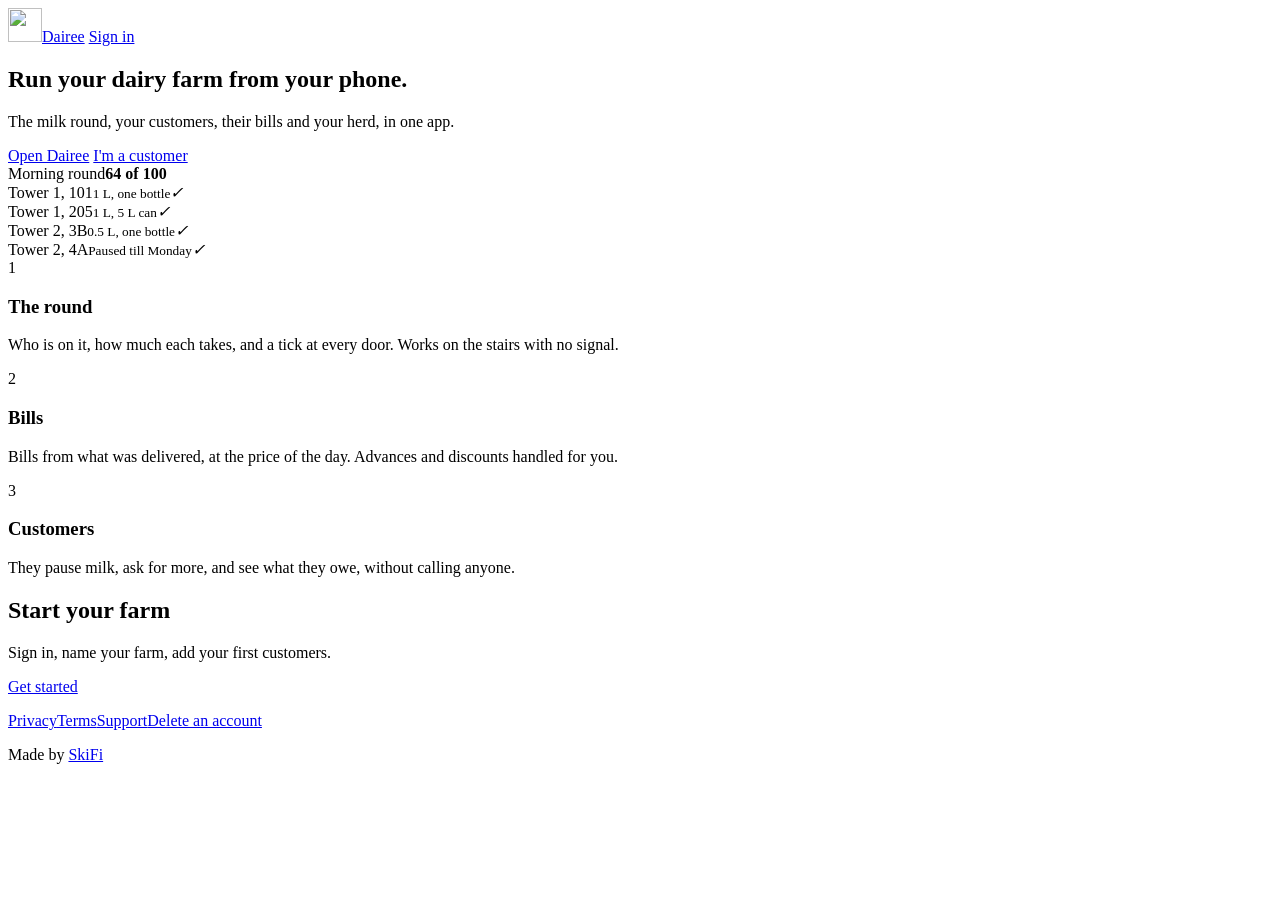
==== web/home.html @ 0dabf8cb "The app (Android, iPhone, web), the site, the server image and CI - Flutter app in blue: staff sign-" ====
<!doctype html>
<html lang="en">
<head>
<meta charset="utf-8">
<meta name="viewport" content="width=device-width,initial-scale=1,viewport-fit=cover">
<title>Dairee: run your dairy farm</title>
<meta name="description" content="The milk round, customers, bills and the herd, on Android, iPhone and the web.">
<meta name="theme-color" content="#F7F9FC">
<link rel="icon" href="/favicon.ico" sizes="any">
<link rel="apple-touch-icon" href="/assets/brand/touch-180.png">
<meta property="og:title" content="Dairee">
<meta property="og:description" content="The milk round, customers, bills and the herd.">
<meta property="og:image" content="https://dairee.skifi.co/assets/brand/icon-128.png">
<link rel="preload" href="/assets/fonts/manrope.woff2" as="font" type="font/woff2" crossorigin>
<link rel="stylesheet" href="/assets/site.css">
</head>
<body>
<header class="bar">
  <a class="brand" href="/"><img src="/assets/brand/icon-64.png" alt="" width="34" height="34">Dairee</a>
  <a class="btn btn--small" href="/app/">Sign in</a>
</header>

<main>
  <section class="hero">
    <div>
      <h1>Run your dairy farm from your phone.</h1>
      <p>The milk round, your customers, their bills and your herd, in one app.</p>
      <div class="cta">
        <a class="btn" href="/app/">Open Dairee</a>
        <a class="btn btn--light" href="/c">I'm a customer</a>
      </div>
    </div>
    <div class="phone" aria-hidden="true">
      <div class="phone__screen">
        <div class="ph-hero">Morning round<b>64 of 100</b><div class="ph-line"><i></i></div></div>
        <div class="ph-row"><span>Tower 1, 101<small>1 L, one bottle</small></span><i class="ph-tick on">&#10003;</i></div>
        <div class="ph-row"><span>Tower 1, 205<small>1 L, 5 L can</small></span><i class="ph-tick on">&#10003;</i></div>
        <div class="ph-row"><span>Tower 2, 3B<small>0.5 L, one bottle</small></span><i class="ph-tick">&#10003;</i></div>
        <div class="ph-row"><span>Tower 2, 4A<small>Paused till Monday</small></span><i class="ph-tick">&#10003;</i></div>
      </div>
    </div>
  </section>

  <section class="cards">
    <div class="card"><div class="dot">1</div><h3>The round</h3><p>Who is on it, how much each takes, and a tick at every door. Works on the stairs with no signal.</p></div>
    <div class="card"><div class="dot">2</div><h3>Bills</h3><p>Bills from what was delivered, at the price of the day. Advances and discounts handled for you.</p></div>
    <div class="card"><div class="dot">3</div><h3>Customers</h3><p>They pause milk, ask for more, and see what they owe, without calling anyone.</p></div>
  </section>

  <section class="band">
    <div class="band__in">
      <div><h2>Start your farm</h2><p>Sign in, name your farm, add your first customers.</p></div>
      <a class="btn btn--light" href="/app/">Get started</a>
    </div>
  </section>
</main>

<footer class="foot"><p><a href="/privacy">Privacy</a><a href="/terms">Terms</a><a href="/support">Support</a><a href="/delete-account">Delete an account</a></p><p>Made by <a href="https://skifi.co" target="_blank" rel="noopener">SkiFi</a></p></footer>
</body>
</html>
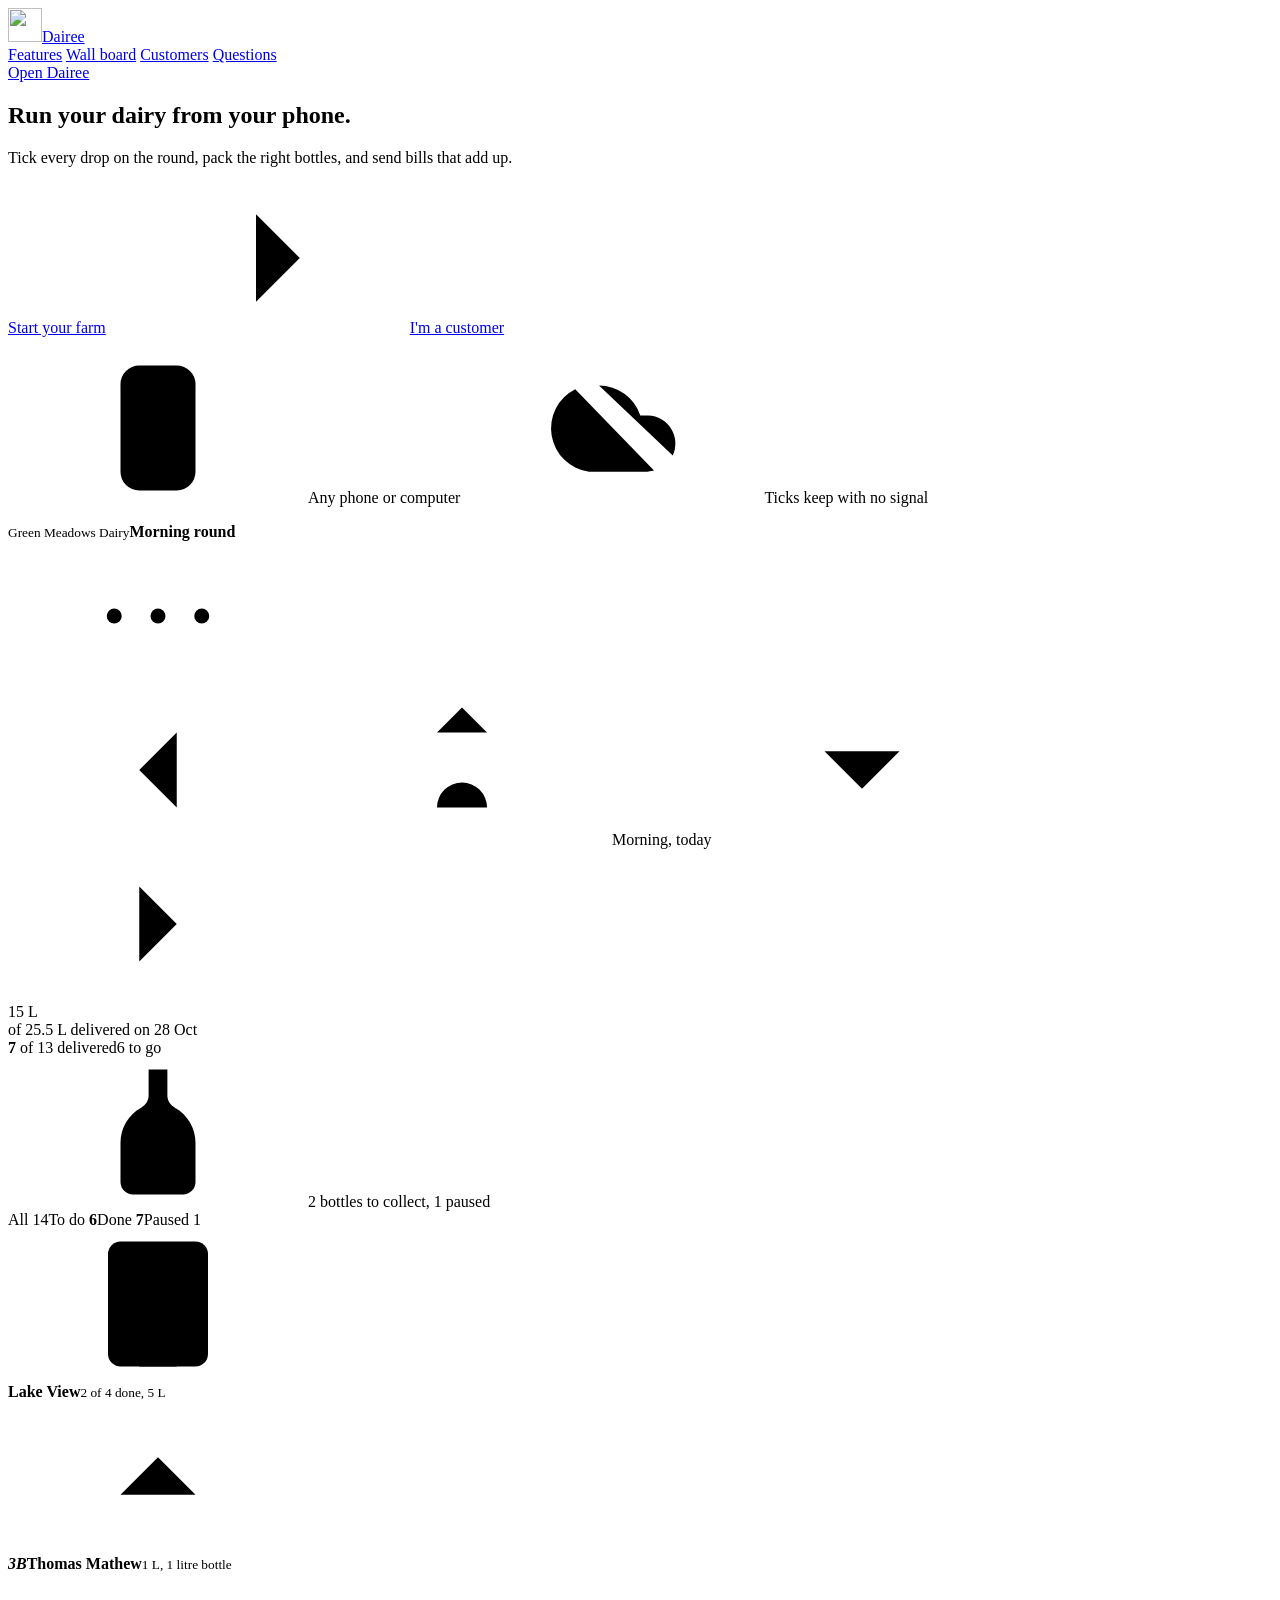
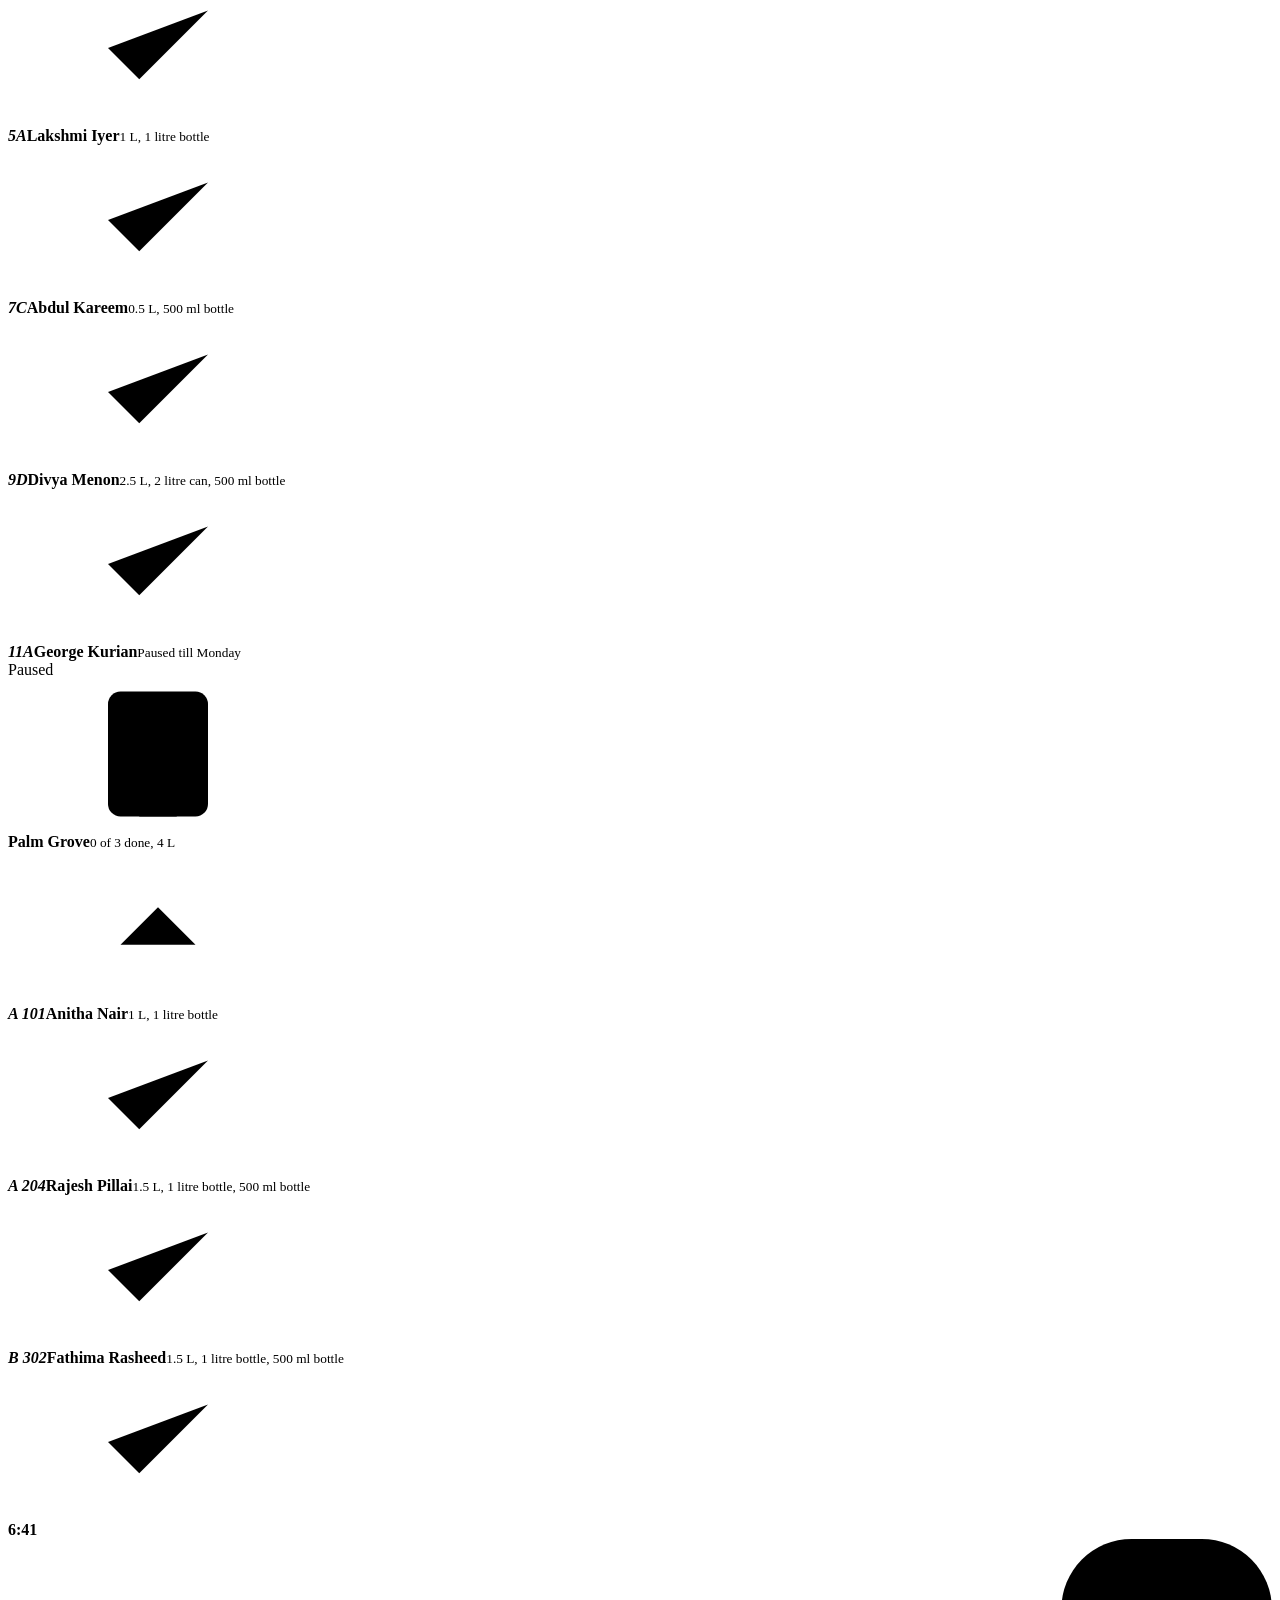
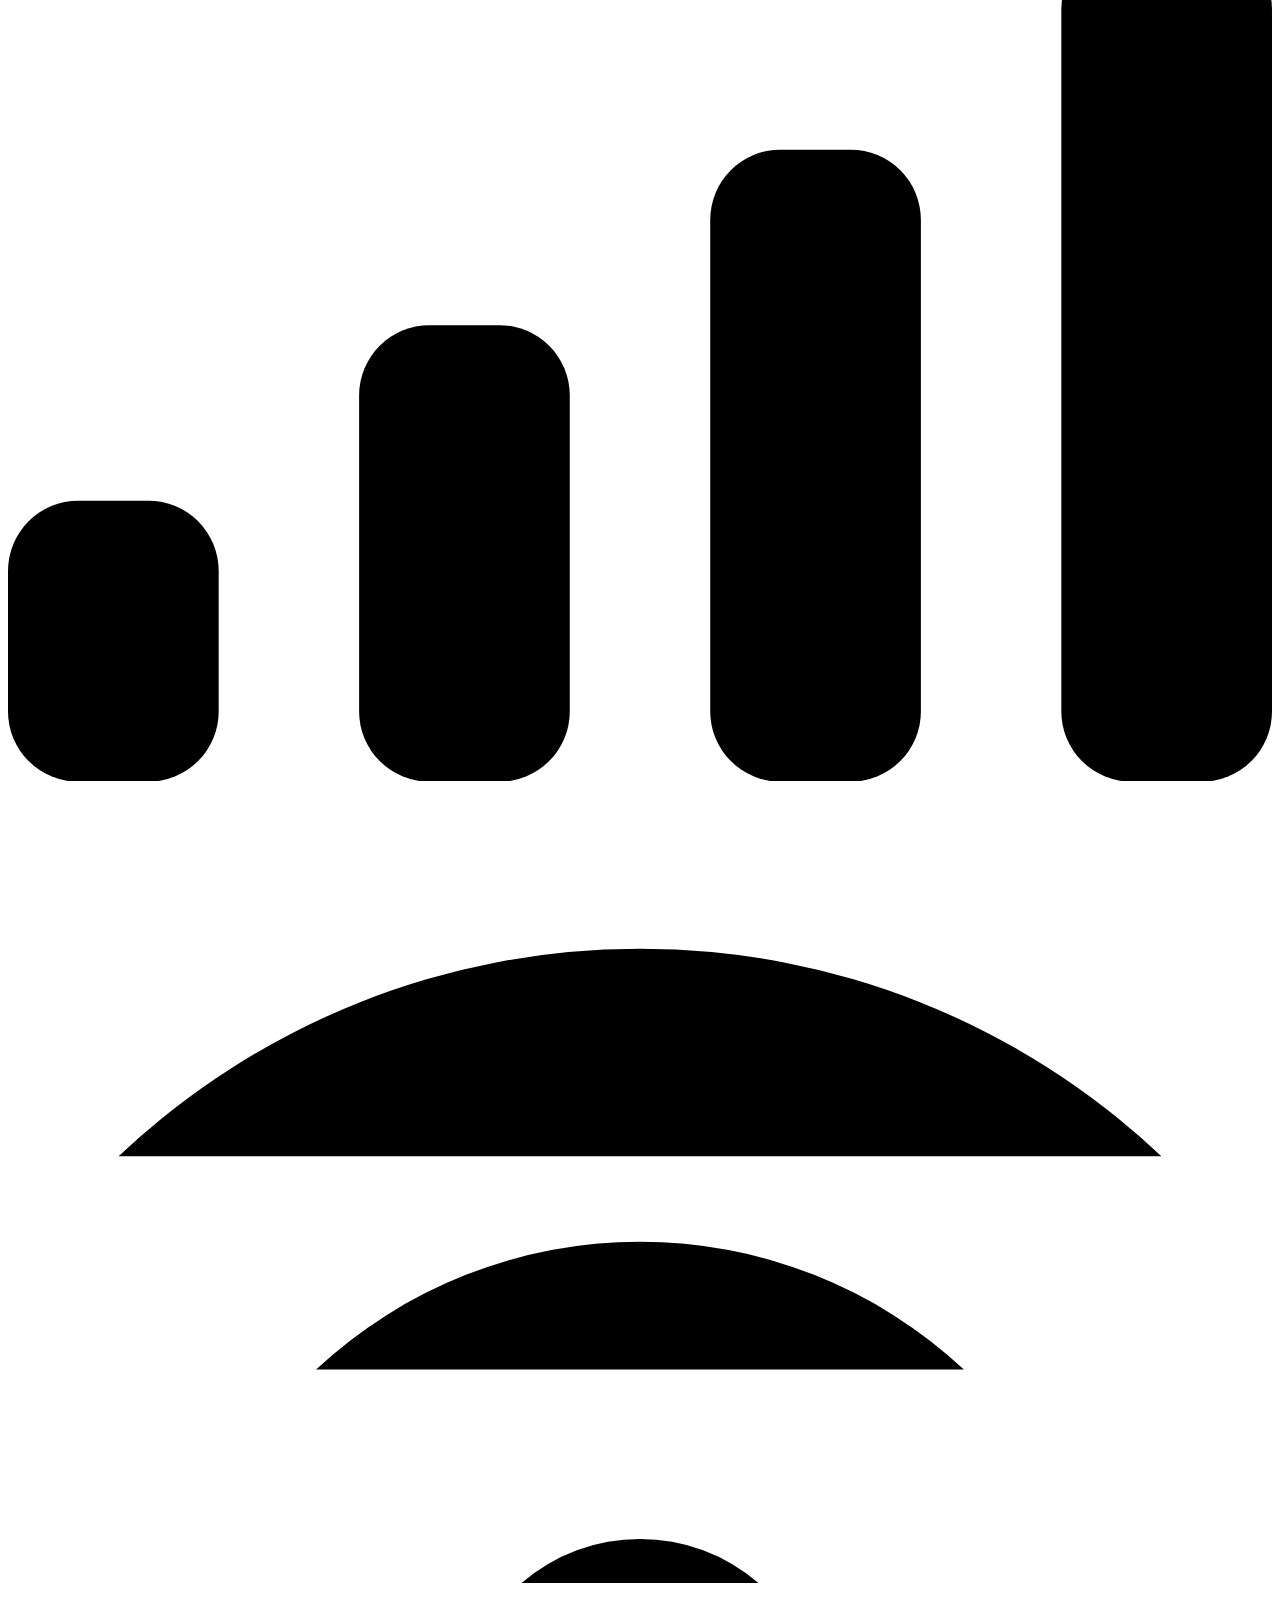
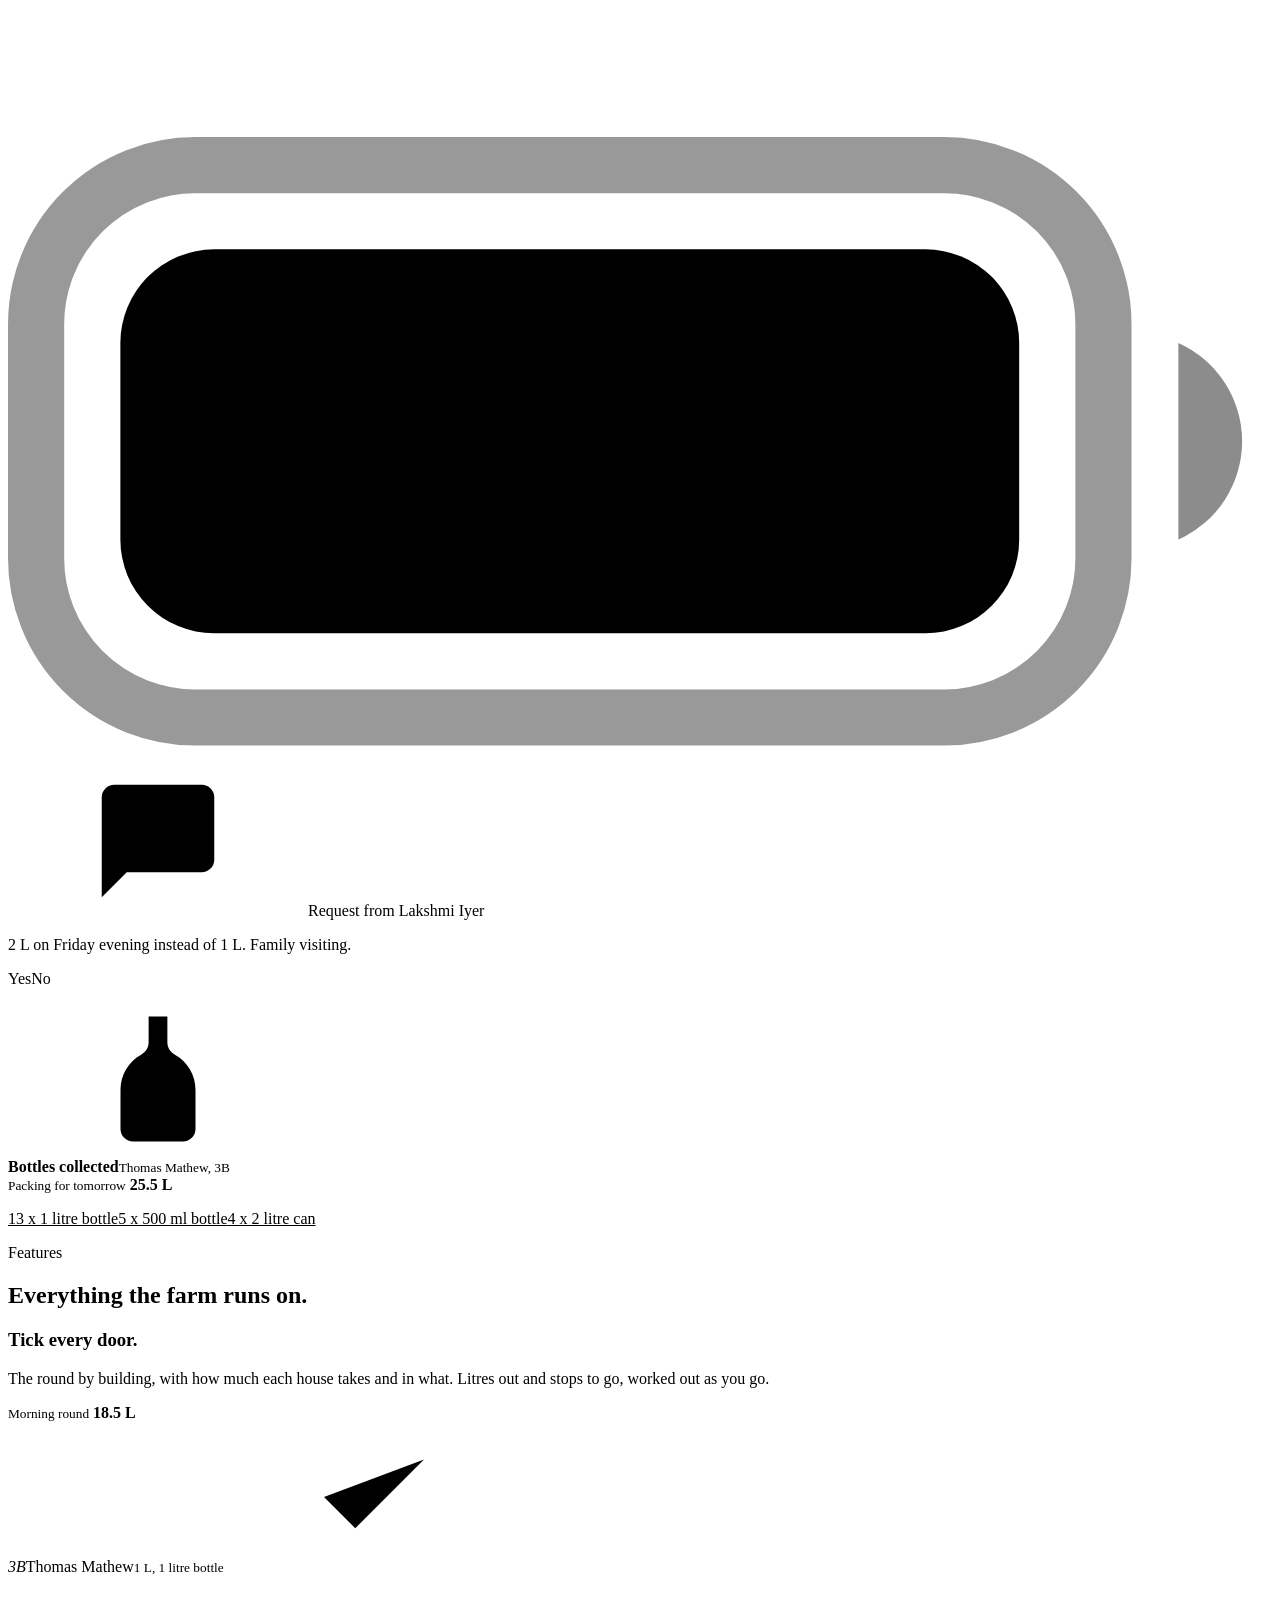
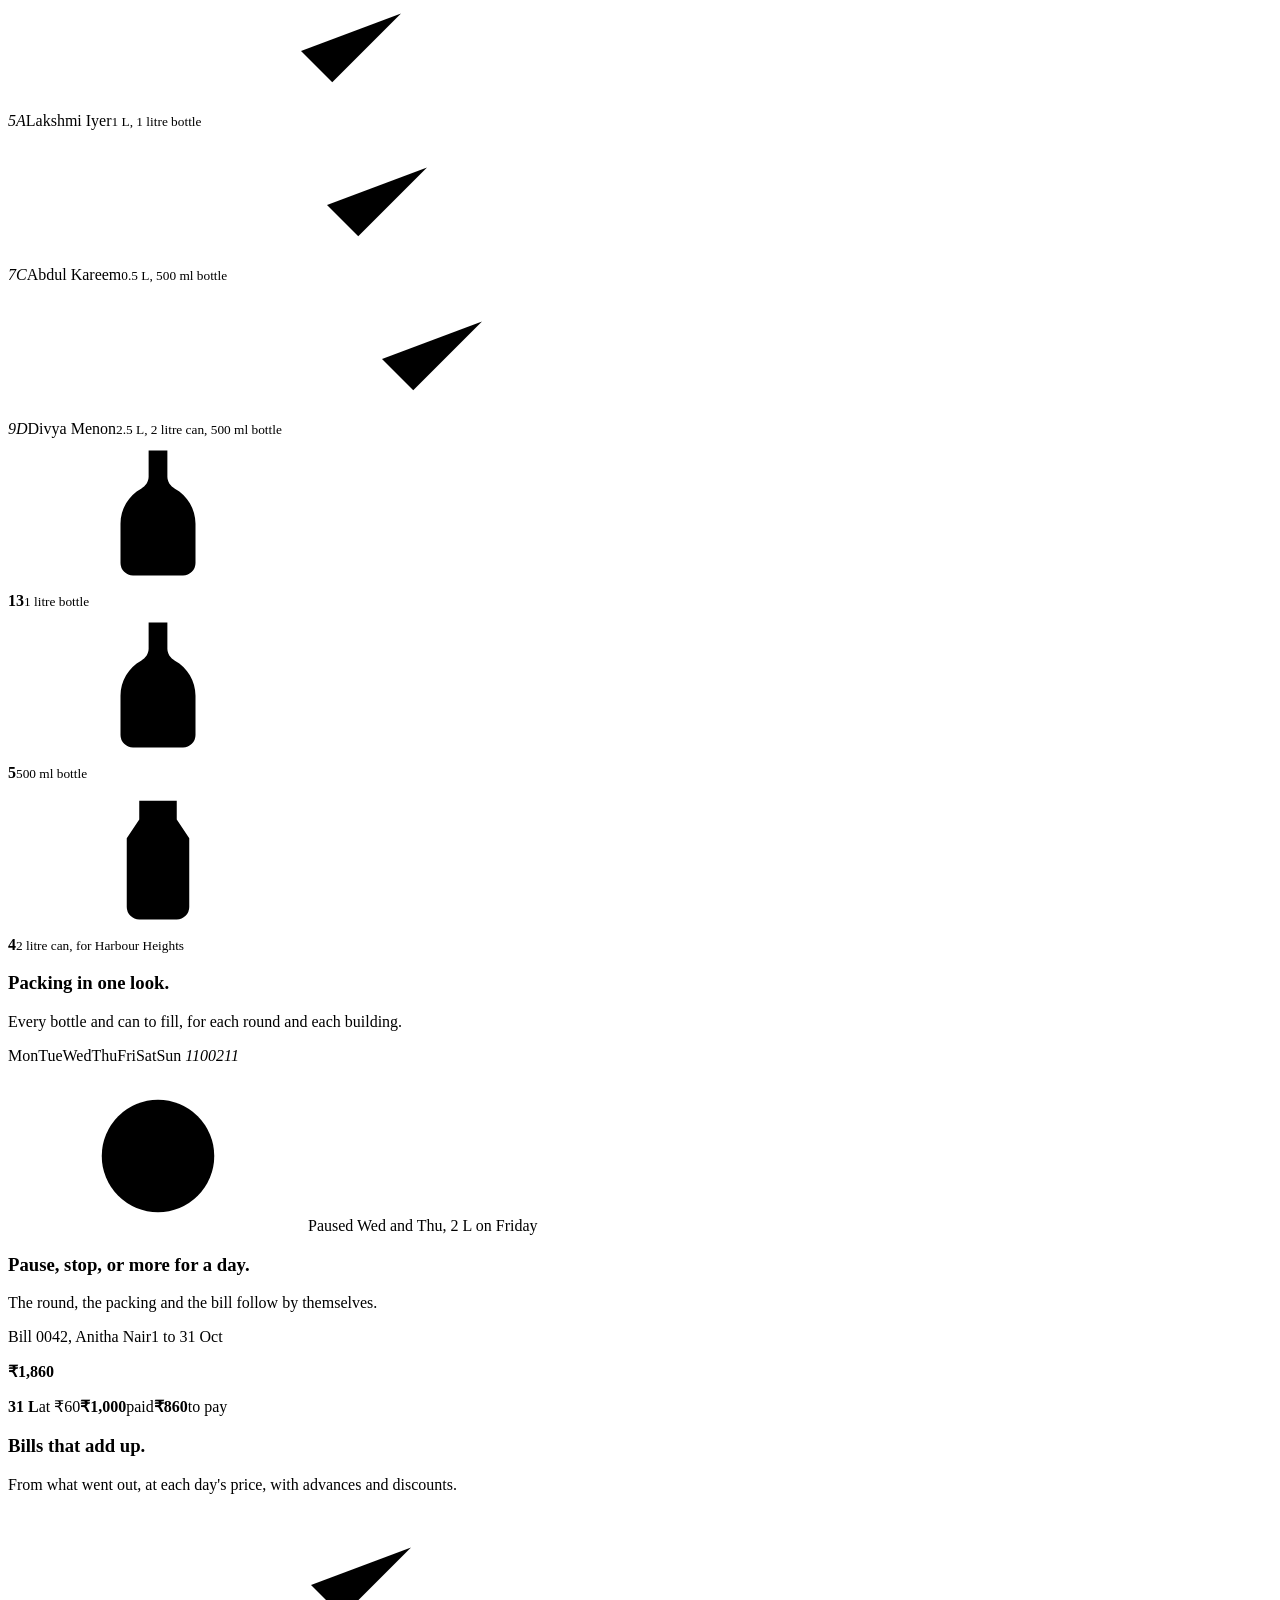
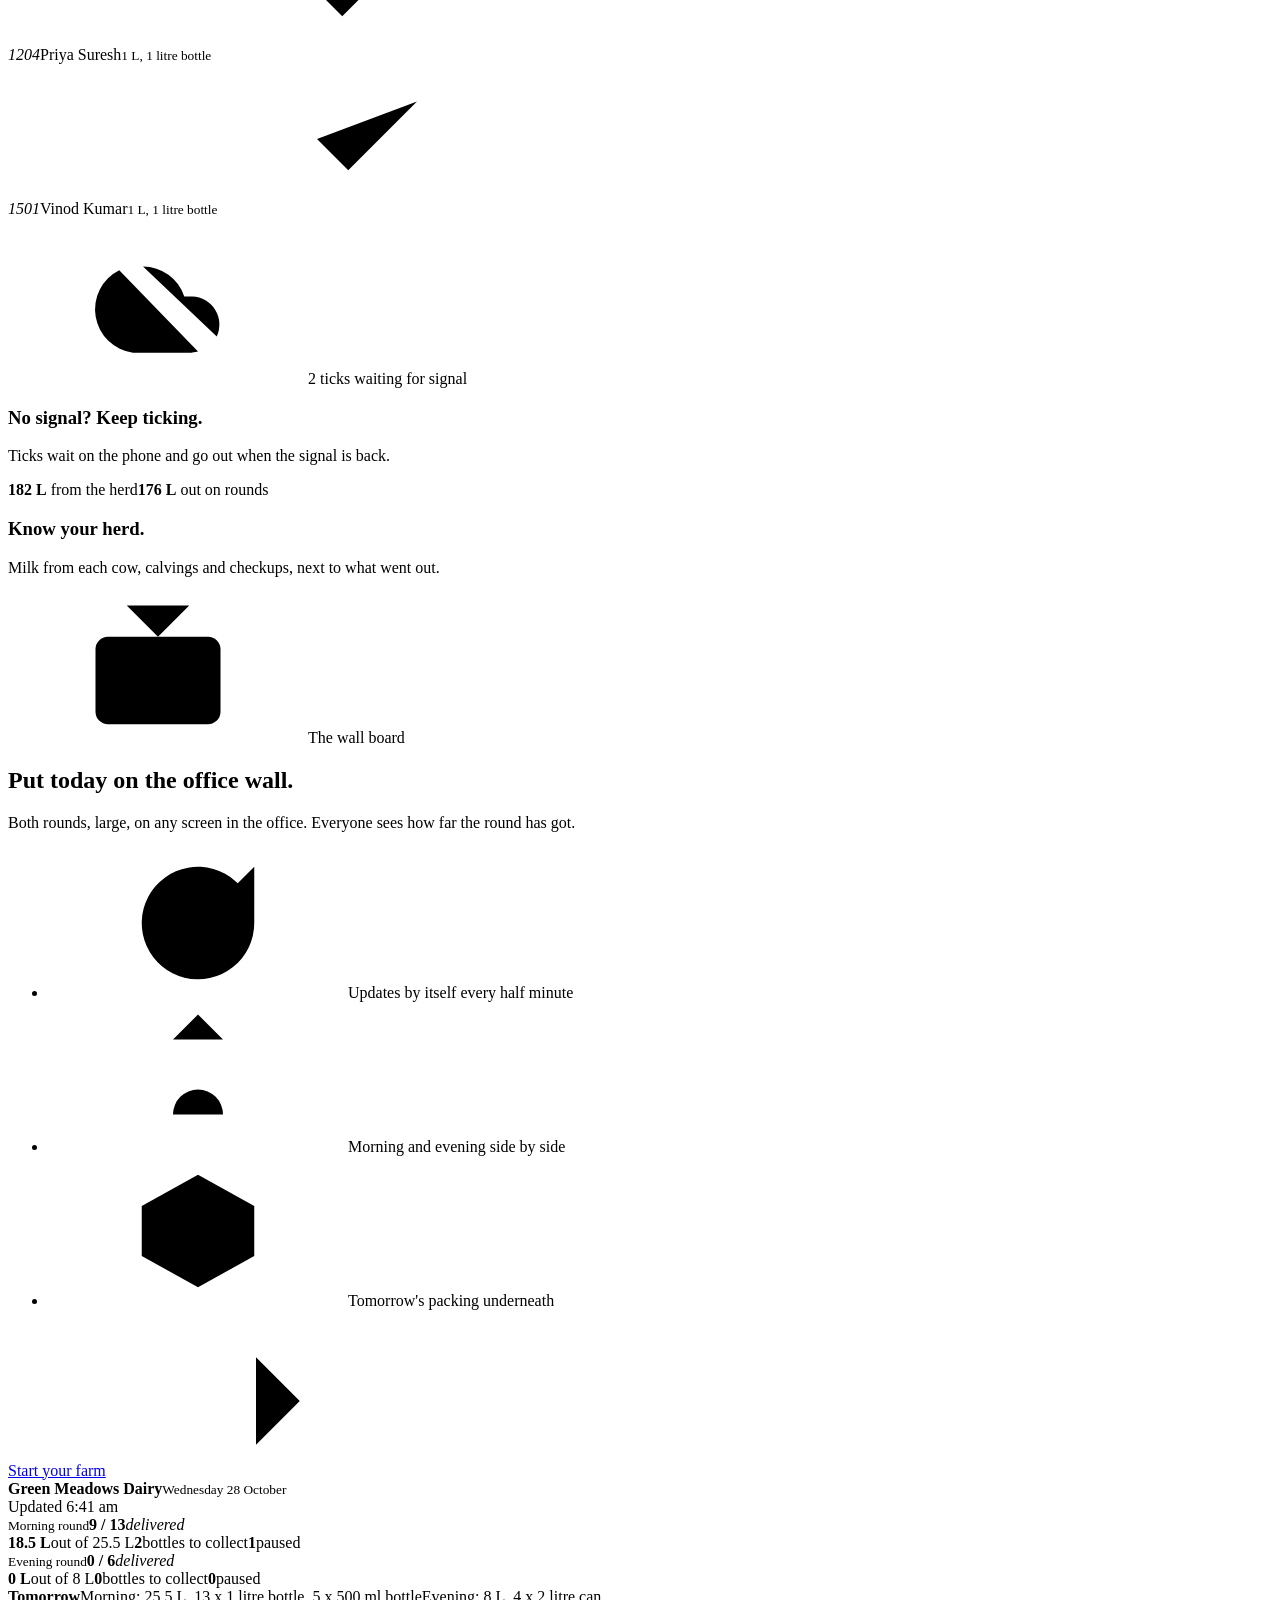
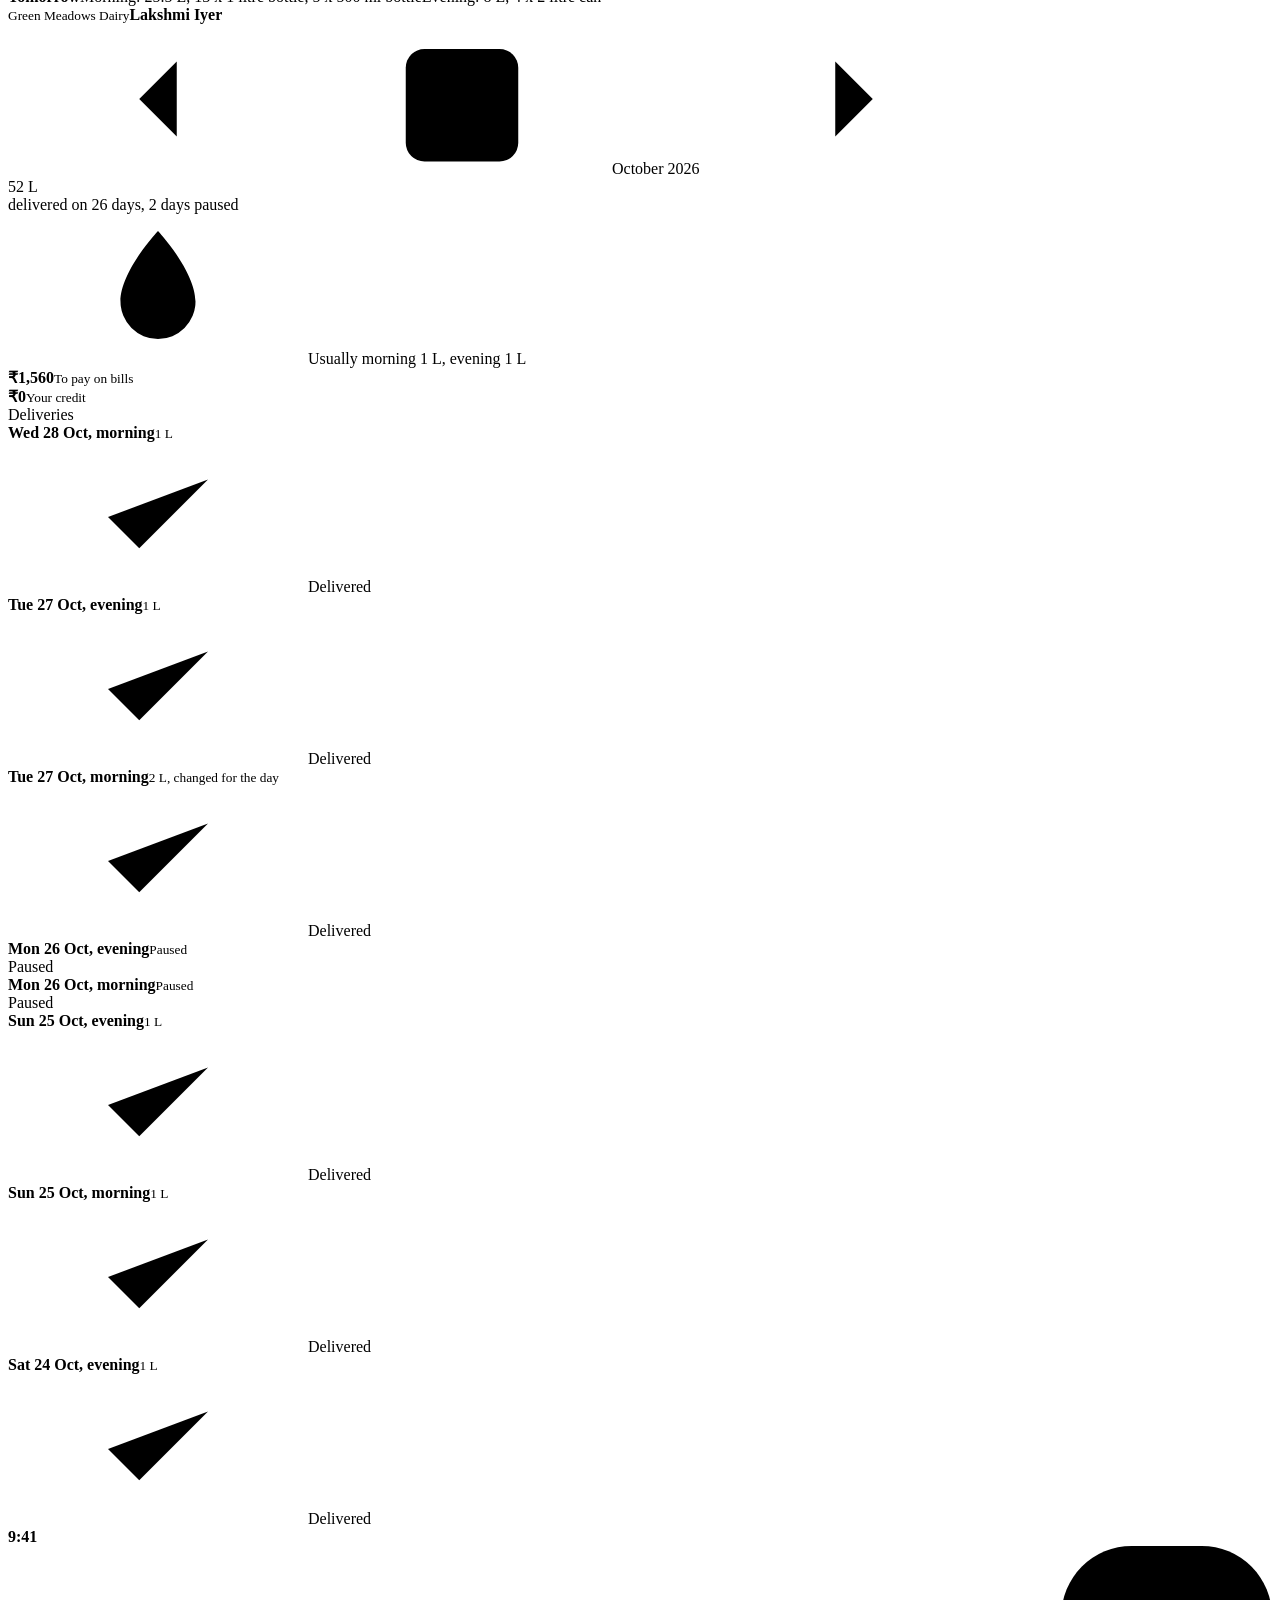
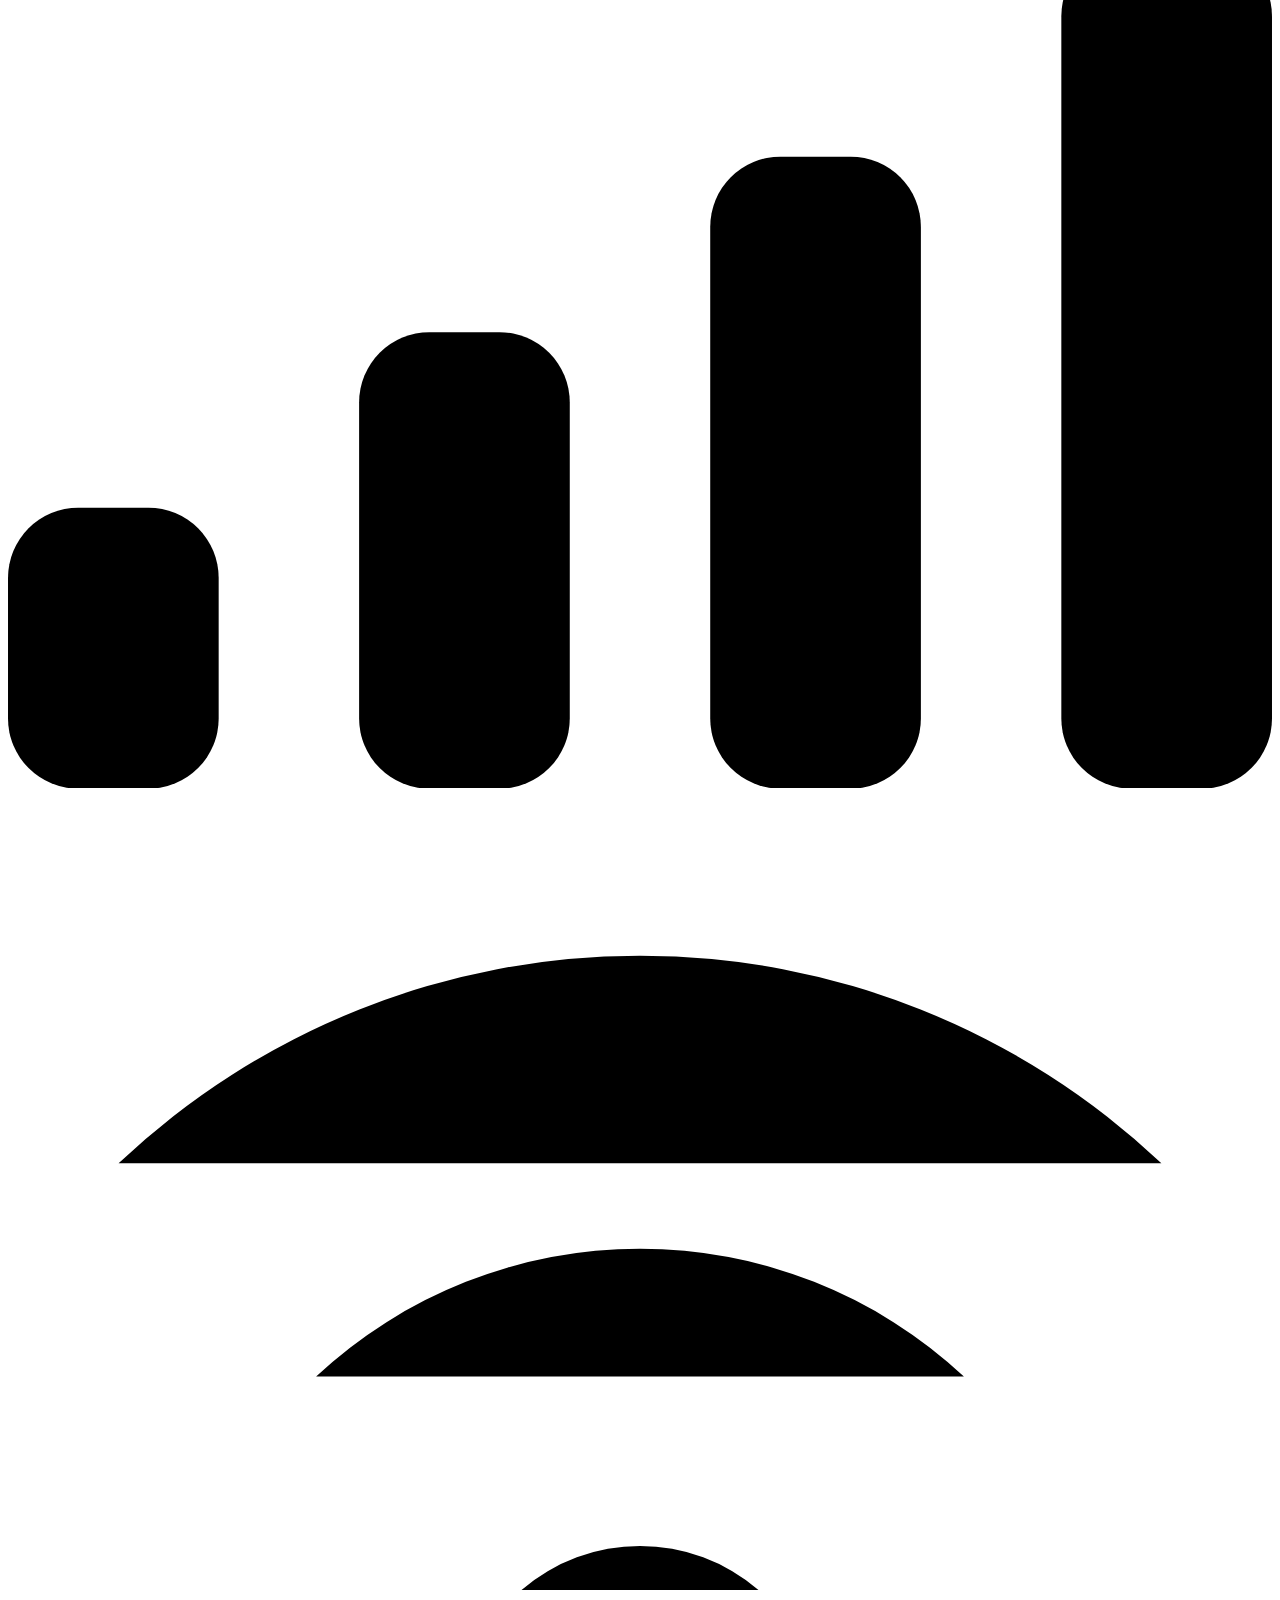
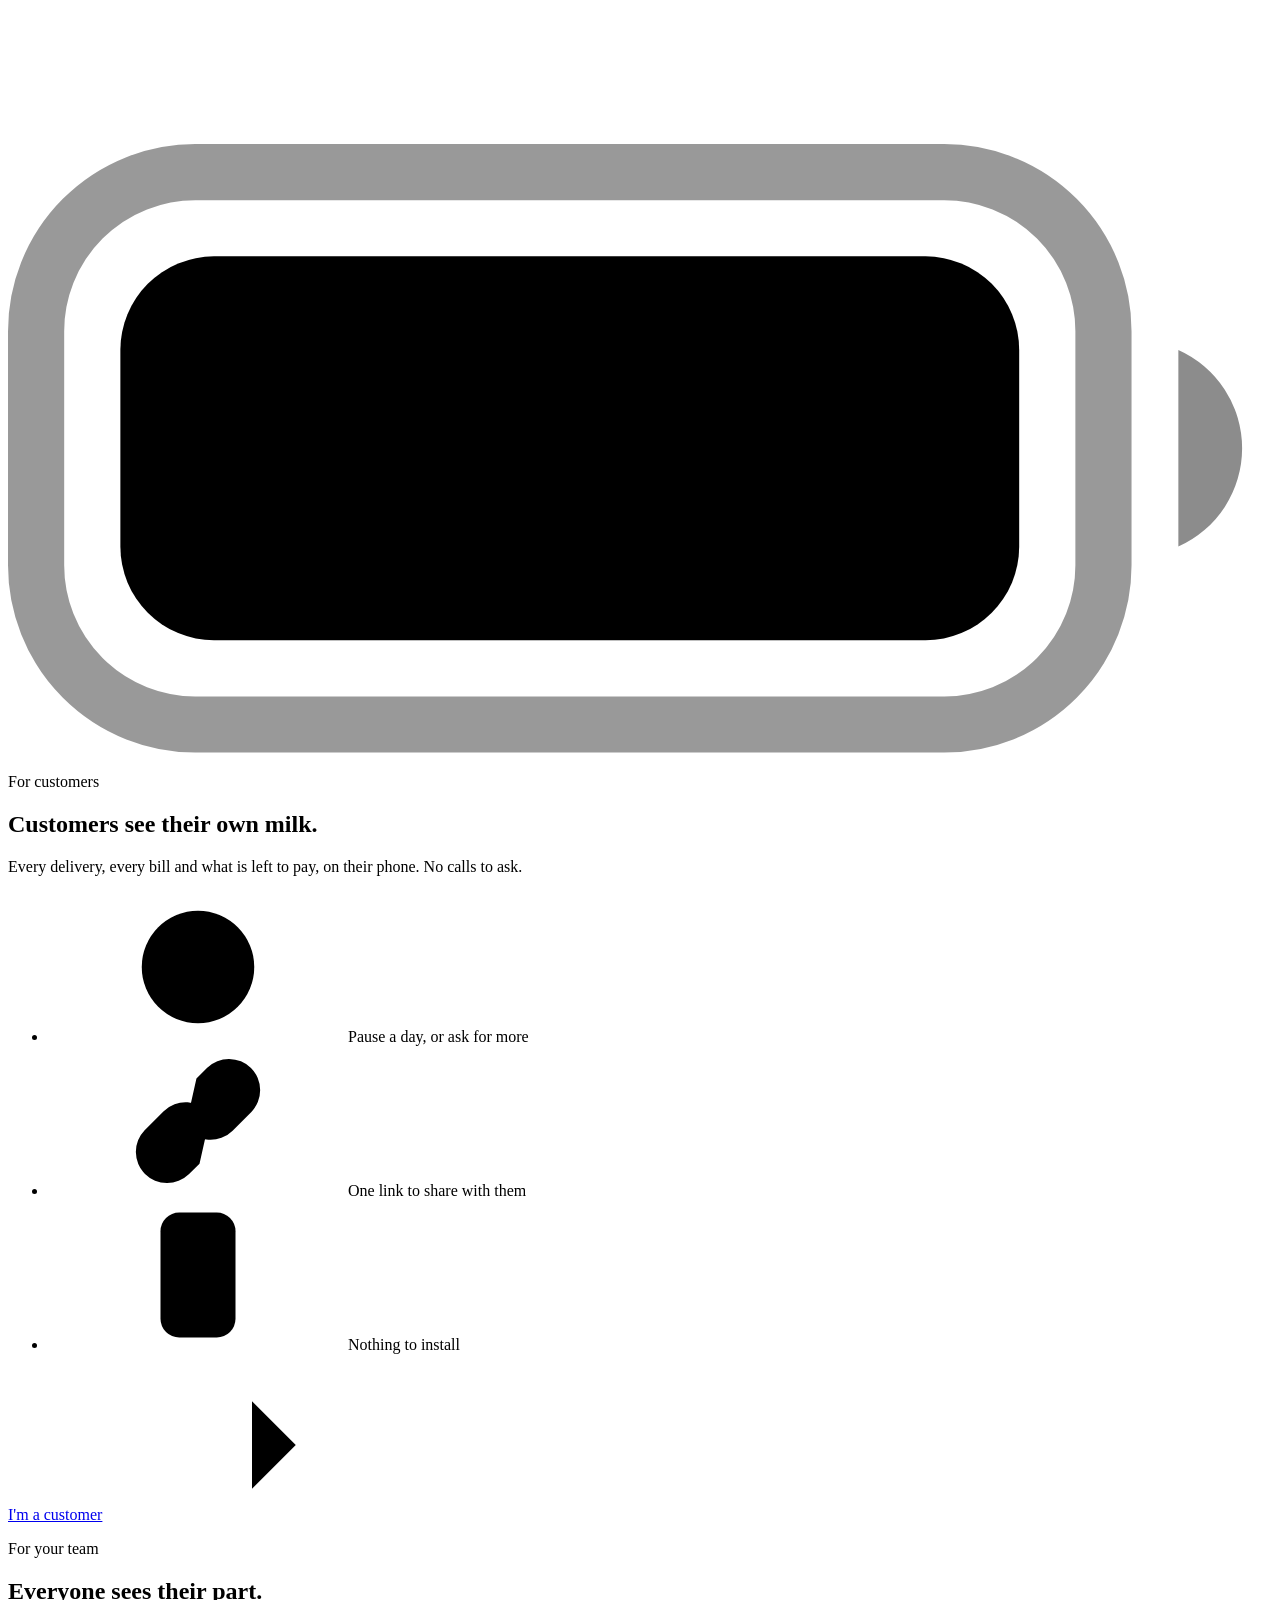
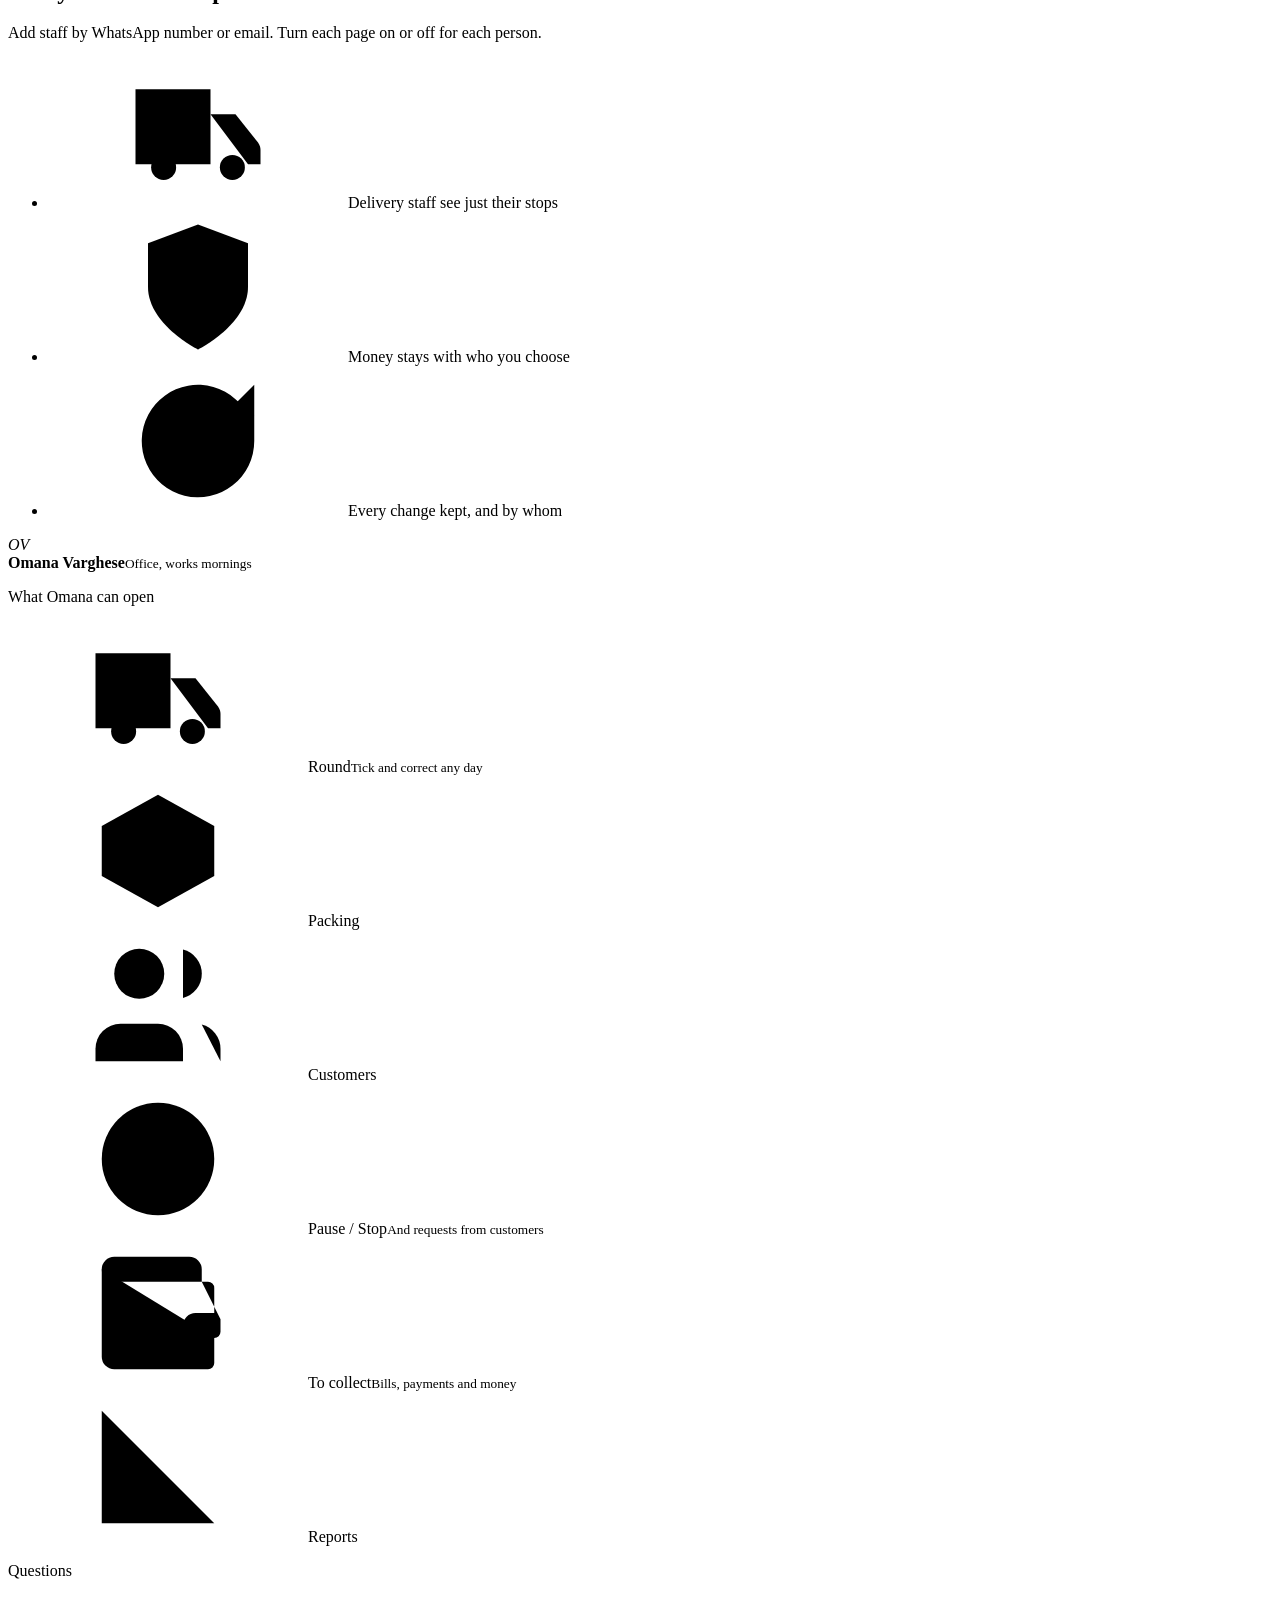
==== commit 3fa056c6: "A landing page like kureeapp.com, in Dairee blue; Profile for customers too The front page follows K" ====
--- a/web/home.html
+++ b/web/home.html
@@ -3,58 +3,399 @@
 <head>
 <meta charset="utf-8">
 <meta name="viewport" content="width=device-width,initial-scale=1,viewport-fit=cover">
-<title>Dairee: run your dairy farm</title>
-<meta name="description" content="The milk round, customers, bills and the herd, on Android, iPhone and the web.">
-<meta name="theme-color" content="#F7F9FC">
+<title>Dairee: run your dairy from your phone</title>
+<meta name="description" content="The milk round, packing, customers, bills and the herd, in one app. Staff tick each drop, customers see their own milk and bills.">
+<meta name="theme-color" content="#071C42">
+<meta name="color-scheme" content="light">
 <link rel="icon" href="/favicon.ico" sizes="any">
 <link rel="apple-touch-icon" href="/assets/brand/touch-180.png">
-<meta property="og:title" content="Dairee">
-<meta property="og:description" content="The milk round, customers, bills and the herd.">
-<meta property="og:image" content="https://dairee.skifi.co/assets/brand/icon-128.png">
+<link rel="canonical" href="https://dairee.skifi.co/">
+<meta property="og:type" content="website">
+<meta property="og:site_name" content="Dairee">
+<meta property="og:url" content="https://dairee.skifi.co/">
+<meta property="og:title" content="Dairee: run your dairy from your phone">
+<meta property="og:description" content="The milk round, packing, customers, bills and the herd, in one app.">
+<meta property="og:image" content="https://dairee.skifi.co/assets/brand/og.png">
+<meta property="og:image:width" content="1200">
+<meta property="og:image:height" content="630">
+<meta name="twitter:card" content="summary_large_image">
+<link rel="preload" href="/assets/fonts/bricolage.woff2" as="font" type="font/woff2" crossorigin>
 <link rel="preload" href="/assets/fonts/manrope.woff2" as="font" type="font/woff2" crossorigin>
-<link rel="stylesheet" href="/assets/site.css">
+<link rel="stylesheet" href="/assets/home.css">
+<script src="/assets/home.js"></script>
 </head>
 <body>
-<header class="bar">
-  <a class="brand" href="/"><img src="/assets/brand/icon-64.png" alt="" width="34" height="34">Dairee</a>
-  <a class="btn btn--small" href="/app/">Sign in</a>
+<svg width="0" height="0" aria-hidden="true" style="position:absolute"><defs>
+<symbol id="i-check" viewBox="0 0 24 24"><path d="M20 6 9 17l-5-5"/></symbol>
+<symbol id="i-more" viewBox="0 0 24 24"><circle cx="5" cy="12" r="1.2"/><circle cx="12" cy="12" r="1.2"/><circle cx="19" cy="12" r="1.2"/></symbol>
+<symbol id="i-prev" viewBox="0 0 24 24"><path d="m15 18-6-6 6-6"/></symbol>
+<symbol id="i-next" viewBox="0 0 24 24"><path d="m9 18 6-6-6-6"/></symbol>
+<symbol id="i-down" viewBox="0 0 24 24"><path d="m6 9 6 6 6-6"/></symbol>
+<symbol id="i-up" viewBox="0 0 24 24"><path d="m18 15-6-6-6 6"/></symbol>
+<symbol id="i-arrow" viewBox="0 0 24 24"><path d="M5 12h14"/><path d="m12 5 7 7-7 7"/></symbol>
+<symbol id="i-sunrise" viewBox="0 0 24 24"><path d="M12 2v6"/><path d="m4.9 10.9 1.4 1.4"/><path d="M2 18h2"/><path d="M20 18h2"/><path d="m17.7 12.3 1.4-1.4"/><path d="M22 22H2"/><path d="m8 6 4-4 4 4"/><path d="M16 18a4 4 0 0 0-8 0"/></symbol>
+<symbol id="i-bottle" viewBox="0 0 24 24"><path d="M10 2h4"/><path d="M10.5 2v4.2c0 .8-.5 1.5-1.2 1.9C7.3 9.2 6 11.3 6 13.7V20a2 2 0 0 0 2 2h8a2 2 0 0 0 2-2v-6.3c0-2.4-1.3-4.5-3.3-5.6-.7-.4-1.2-1.1-1.2-1.9V2"/><path d="M9 15h6"/></symbol>
+<symbol id="i-can" viewBox="0 0 24 24"><path d="M8 3h8"/><path d="M9 3v3l-2 3v11a2 2 0 0 0 2 2h6a2 2 0 0 0 2-2V9l-2-3V3"/><path d="M7 13h10"/></symbol>
+<symbol id="i-drop" viewBox="0 0 24 24"><path d="M12 2.7S6 9.1 6 14a6 6 0 0 0 12 0c0-4.9-6-11.3-6-11.3Z"/></symbol>
+<symbol id="i-building" viewBox="0 0 24 24"><rect x="4" y="2" width="16" height="20" rx="2"/><path d="M9 22v-4h6v4"/><path d="M8 6h.01M12 6h.01M16 6h.01M8 10h.01M12 10h.01M16 10h.01M8 14h.01M12 14h.01M16 14h.01"/></symbol>
+<symbol id="i-truck" viewBox="0 0 24 24"><path d="M14 17V5H2v12h2"/><path d="M14 9h4l3.6 4.5c.3.4.4.8.4 1.2V17h-2"/><path d="M9 17h6"/><circle cx="6.5" cy="17.5" r="2"/><circle cx="17.5" cy="17.5" r="2"/></symbol>
+<symbol id="i-box" viewBox="0 0 24 24"><path d="M21 8 12 3 3 8v8l9 5 9-5V8Z"/><path d="m3 8 9 5 9-5"/><path d="M12 13v8"/></symbol>
+<symbol id="i-pause" viewBox="0 0 24 24"><circle cx="12" cy="12" r="9"/><path d="M10 15V9M14 15V9"/></symbol>
+<symbol id="i-receipt" viewBox="0 0 24 24"><path d="M5 2v20l2.3-1.5L9.7 22l2.3-1.5 2.3 1.5 2.4-1.5L19 22V2l-2.3 1.5L14.3 2 12 3.5 9.7 2 7.3 3.5Z"/><path d="M9 8h6M9 12h6M9 16h4"/></symbol>
+<symbol id="i-cloudoff" viewBox="0 0 24 24"><path d="m2 2 20 20"/><path d="M5.8 5.8A7 7 0 0 0 8 19h9c.5 0 .9-.1 1.4-.2"/><path d="M21.4 16.4A4.5 4.5 0 0 0 17.5 10h-1.3A7 7 0 0 0 9.6 5.2"/></symbol>
+<symbol id="i-cloud" viewBox="0 0 24 24"><path d="M17.5 19H8a6 6 0 1 1 5.7-8h1.8a4.5 4.5 0 1 1 2 8.5Z"/><path d="m9.5 13.5 2 2 3.5-3.5"/></symbol>
+<symbol id="i-chart" viewBox="0 0 24 24"><path d="M3 3v18h18"/><path d="M8 16v-4M13 16V8M18 16v-7"/></symbol>
+<symbol id="i-tv" viewBox="0 0 24 24"><rect x="2" y="7" width="20" height="14" rx="2"/><path d="m17 2-5 5-5-5"/></symbol>
+<symbol id="i-cal" viewBox="0 0 24 24"><rect x="3" y="4" width="18" height="18" rx="3"/><path d="M16 2v4M8 2v4M3 10h18"/></symbol>
+<symbol id="i-users" viewBox="0 0 24 24"><path d="M16 21v-2a4 4 0 0 0-4-4H6a4 4 0 0 0-4 4v2"/><circle cx="9" cy="7" r="4"/><path d="M22 21v-2a4 4 0 0 0-3-3.87"/><path d="M16 3.13a4 4 0 0 1 0 7.75"/></symbol>
+<symbol id="i-shield" viewBox="0 0 24 24"><path d="M12 22s8-4 8-10V5l-8-3-8 3v7c0 6 8 10 8 10z"/><path d="m9 12 2 2 4-4"/></symbol>
+<symbol id="i-msg" viewBox="0 0 24 24"><path d="M21 15a2 2 0 0 1-2 2H7l-4 4V5a2 2 0 0 1 2-2h14a2 2 0 0 1 2 2z"/><path d="M8 9h8M8 13h5"/></symbol>
+<symbol id="i-link" viewBox="0 0 24 24"><path d="M10 13a5 5 0 0 0 7.54.54l3-3a5 5 0 0 0-7.07-7.07l-1.72 1.71"/><path d="M14 11a5 5 0 0 0-7.54-.54l-3 3a5 5 0 0 0 7.07 7.07l1.71-1.71"/></symbol>
+<symbol id="i-wallet" viewBox="0 0 24 24"><path d="M19 7V5a2 2 0 0 0-2-2H5a2 2 0 0 0 0 4h15a1 1 0 0 1 1 1v4h-3a2 2 0 0 0 0 4h3a1 1 0 0 0 1-1v-2"/><path d="M3 5v14a2 2 0 0 0 2 2h15a1 1 0 0 0 1-1v-4"/></symbol>
+<symbol id="i-phone" viewBox="0 0 24 24"><rect x="6" y="2" width="12" height="20" rx="3"/><path d="M11 18h2"/></symbol>
+<symbol id="i-refresh" viewBox="0 0 24 24"><path d="M21 12a9 9 0 1 1-3-6.7L21 8"/><path d="M21 3v5h-5"/></symbol>
+<symbol id="i-swap" viewBox="0 0 24 24"><path d="m16 3 4 4-4 4"/><path d="M20 7H4"/><path d="m8 21-4-4 4-4"/><path d="M4 17h16"/></symbol>
+</defs></svg>
+
+<header class="nav" id="nav">
+  <div class="nav__in">
+    <a class="brand" href="/" aria-label="Dairee home"><img src="/assets/brand/icon-64.png" alt="" width="34" height="34"><span>Dairee</span></a>
+    <nav class="nav__links" aria-label="Sections">
+      <a href="#features">Features</a>
+      <a href="#wall">Wall board</a>
+      <a href="#customers">Customers</a>
+      <a href="#faq">Questions</a>
+    </nav>
+    <a class="btn btn--ink btn--sm" href="/app/">Open Dairee</a>
+  </div>
 </header>
 
 <main>
-  <section class="hero">
-    <div>
-      <h1>Run your dairy farm from your phone.</h1>
-      <p>The milk round, your customers, their bills and your herd, in one app.</p>
-      <div class="cta">
-        <a class="btn" href="/app/">Open Dairee</a>
-        <a class="btn btn--light" href="/c">I'm a customer</a>
-      </div>
-    </div>
-    <div class="phone" aria-hidden="true">
-      <div class="phone__screen">
-        <div class="ph-hero">Morning round<b>64 of 100</b><div class="ph-line"><i></i></div></div>
-        <div class="ph-row"><span>Tower 1, 101<small>1 L, one bottle</small></span><i class="ph-tick on">&#10003;</i></div>
-        <div class="ph-row"><span>Tower 1, 205<small>1 L, 5 L can</small></span><i class="ph-tick on">&#10003;</i></div>
-        <div class="ph-row"><span>Tower 2, 3B<small>0.5 L, one bottle</small></span><i class="ph-tick">&#10003;</i></div>
-        <div class="ph-row"><span>Tower 2, 4A<small>Paused till Monday</small></span><i class="ph-tick">&#10003;</i></div>
-      </div>
-    </div>
-  </section>
-
-  <section class="cards">
-    <div class="card"><div class="dot">1</div><h3>The round</h3><p>Who is on it, how much each takes, and a tick at every door. Works on the stairs with no signal.</p></div>
-    <div class="card"><div class="dot">2</div><h3>Bills</h3><p>Bills from what was delivered, at the price of the day. Advances and discounts handled for you.</p></div>
-    <div class="card"><div class="dot">3</div><h3>Customers</h3><p>They pause milk, ask for more, and see what they owe, without calling anyone.</p></div>
-  </section>
-
-  <section class="band">
-    <div class="band__in">
-      <div><h2>Start your farm</h2><p>Sign in, name your farm, add your first customers.</p></div>
-      <a class="btn btn--light" href="/app/">Get started</a>
-    </div>
-  </section>
+<!-- ============================================================ hero -->
+<section class="hero" aria-labelledby="hero-h">
+  <div class="hero__glow" aria-hidden="true"></div>
+  <div class="wrap hero__grid">
+    <div class="hero__copy">
+      <h1 id="hero-h" class="rise">Run your dairy from your phone.</h1>
+      <p class="lead rise">Tick every drop on the round, pack the right bottles, and send bills that add up.</p>
+      <div class="hero__get rise">
+        <a class="btn btn--sky" href="/app/">Start your farm<svg class="ic" aria-hidden="true"><use href="#i-arrow"/></svg></a>
+        <a class="btn btn--glass" href="/c">I'm a customer</a>
+      </div>
+      <p class="hero__facts rise">
+        <span><svg class="ic" aria-hidden="true"><use href="#i-phone"/></svg>Any phone or computer</span>
+        <span><svg class="ic" aria-hidden="true"><use href="#i-cloudoff"/></svg>Ticks keep with no signal</span>
+      </p>
+    </div>
+
+    <div class="stage" aria-hidden="true">
+      <div class="phone phone--hero">
+        <div class="phone__screen">
+          <div class="scr">
+            <div class="scr__top"></div>
+            <div class="scr__bar">
+              <div><small>Green Meadows Dairy</small><b>Morning round</b></div>
+              <div class="scr__icons"><svg><use href="#i-more"/></svg></div>
+            </div>
+            <div class="scr__hero">
+              <div class="scr__mrow">
+                <i class="scr__cb"><svg><use href="#i-prev"/></svg></i>
+                <span><svg><use href="#i-sunrise"/></svg>Morning, today<svg><use href="#i-down"/></svg></span>
+                <i class="scr__cb"><svg><use href="#i-next"/></svg></i>
+              </div>
+              <div class="scr__amt" id="hAmt">15 L</div>
+              <div class="scr__of">of 25.5 L delivered on <span data-today>28 Oct</span></div>
+              <div class="scr__prog"><i id="hProg" style="width:53.8%"></i></div>
+              <div class="scr__row"><span><b id="hDone">7</b> of 13 delivered</span><span id="hLeft">6 to go</span></div>
+              <div class="scr__line"></div>
+              <div class="scr__note"><svg><use href="#i-bottle"/></svg><span id="hNote">2 bottles to collect, 1 paused</span></div>
+            </div>
+            <div class="scr__seg"><span class="on">All 14</span><span>To do <b id="hTodo">6</b></span><span>Done <b id="hDone2">7</b></span><span>Paused 1</span></div>
+            <div class="scr__listwrap">
+              <div class="scr__list" id="hList">
+                <div class="scr__grp" id="gLake">
+                  <div class="scr__gh"><i class="scr__gic"><svg><use href="#i-building"/></svg></i><div><b>Lake View</b><small><span data-g>2</span> of 4 done, 5 L</small></div><svg><use href="#i-up"/></svg></div>
+                  <div class="scr__m is-done"><div><b><em>3B</em>Thomas Mathew</b><small>1 L, 1 litre bottle</small></div><i class="scr__tick"><svg><use href="#i-check"/></svg></i></div>
+                  <div class="scr__m is-done"><div><b><em>5A</em>Lakshmi Iyer</b><small>1 L, 1 litre bottle</small></div><i class="scr__tick"><svg><use href="#i-check"/></svg></i></div>
+                  <div class="scr__m" data-s="a"><div><b><em>7C</em>Abdul Kareem</b><small>0.5 L, 500 ml bottle</small></div><i class="scr__tick"><svg><use href="#i-check"/></svg></i></div>
+                  <div class="scr__m" data-s="b"><div><b><em>9D</em>Divya Menon</b><small>2.5 L, 2 litre can, 500 ml bottle</small></div><i class="scr__tick"><svg><use href="#i-check"/></svg></i></div>
+                  <div class="scr__m"><div><b><em>11A</em>George Kurian</b><small>Paused till Monday</small></div><span class="scr__paused">Paused</span></div>
+                </div>
+                <div class="scr__grp" id="gPalm">
+                  <div class="scr__gh"><i class="scr__gic"><svg><use href="#i-building"/></svg></i><div><b>Palm Grove</b><small><span data-g>0</span> of 3 done, 4 L</small></div><svg><use href="#i-up"/></svg></div>
+                  <div class="scr__m" data-s="c"><div><b><em>A 101</em>Anitha Nair</b><small>1 L, 1 litre bottle</small></div><i class="scr__tick"><svg><use href="#i-check"/></svg></i></div>
+                  <div class="scr__m" data-s="d"><div><b><em>A 204</em>Rajesh Pillai</b><small>1.5 L, 1 litre bottle, 500 ml bottle</small></div><i class="scr__tick"><svg><use href="#i-check"/></svg></i></div>
+                  <div class="scr__m" data-s="e"><div><b><em>B 302</em>Fathima Rasheed</b><small>1.5 L, 1 litre bottle, 500 ml bottle</small></div><i class="scr__tick"><svg><use href="#i-check"/></svg></i></div>
+                </div>
+              </div>
+            </div>
+          </div>
+          <div class="sb"><b>6:41</b><span class="sb__sys"><svg viewBox="0 0 18 12"><rect x="0" y="8" width="3" height="4" rx="1"/><rect x="5" y="5.5" width="3" height="6.5" rx="1"/><rect x="10" y="3" width="3" height="9" rx="1"/><rect x="15" y="0" width="3" height="12" rx="1"/></svg><svg class="wifi" viewBox="0 0 16 12"><path d="M1.4 4.7a9.6 9.6 0 0 1 13.2 0M3.9 7.4a6 6 0 0 1 8.2 0M6.5 10.1a2.3 2.3 0 0 1 3 0" stroke-width="1.9" stroke-linecap="round"/></svg><svg class="bat" viewBox="0 0 27 13"><rect x=".6" y=".6" width="22.8" height="11.8" rx="3.4" fill="none" stroke="currentColor" stroke-opacity=".4" stroke-width="1.2"/><rect x="2.4" y="2.4" width="19.2" height="8.2" rx="2"/><path d="M25 4.4v4.2a2.3 2.3 0 0 0 0-4.2z" opacity=".45"/></svg></span></div><i class="island"></i><i class="hi"></i>
+        </div>
+      </div>
+
+      <div class="float float--msg">
+        <p class="float__head"><svg class="ic"><use href="#i-msg"/></svg>Request from Lakshmi Iyer</p>
+        <p class="float__bubble">2 L on Friday evening instead of 1 L. Family visiting.</p>
+        <p class="float__btns"><span>Yes</span><span>No</span></p>
+      </div>
+      <div class="float float--btl">
+        <i class="float__dot"><svg class="ic"><use href="#i-bottle"/></svg></i>
+        <div><b>Bottles collected</b><small>Thomas Mathew, 3B</small></div>
+      </div>
+      <div class="float float--pack" id="hPack">
+        <small>Packing for tomorrow</small>
+        <b>25.5 L</b>
+        <p class="chips"><u>13 x 1 litre bottle</u><u>5 x 500 ml bottle</u><u>4 x 2 litre can</u></p>
+      </div>
+    </div>
+  </div>
+</section>
+
+<!-- ============================================================ features -->
+<section class="sec" id="features" aria-labelledby="f-h">
+  <div class="wrap">
+    <div class="sec__head reveal">
+      <p class="kicker">Features</p>
+      <h2 id="f-h">Everything the farm runs on.</h2>
+    </div>
+
+    <div class="bento">
+      <article class="card card--big reveal">
+        <div class="card__copy">
+          <h3>Tick every door.</h3>
+          <p>The round by building, with how much each house takes and in what. Litres out and stops to go, worked out as you go.</p>
+        </div>
+        <div class="viz viz--round" aria-hidden="true">
+          <div class="vround__hero">
+            <small>Morning round</small>
+            <b class="vround__amt">18.5 L</b>
+            <div class="vround__bar"><i></i></div>
+          </div>
+          <div class="vrow is-on"><span><em>3B</em>Thomas Mathew<small>1 L, 1 litre bottle</small></span><i class="vtick"><svg><use href="#i-check"/></svg></i></div>
+          <div class="vrow is-on"><span><em>5A</em>Lakshmi Iyer<small>1 L, 1 litre bottle</small></span><i class="vtick"><svg><use href="#i-check"/></svg></i></div>
+          <div class="vrow vrow--a"><span><em>7C</em>Abdul Kareem<small>0.5 L, 500 ml bottle</small></span><i class="vtick"><svg><use href="#i-check"/></svg></i></div>
+          <div class="vrow vrow--b"><span><em>9D</em>Divya Menon<small>2.5 L, 2 litre can, 500 ml bottle</small></span><i class="vtick"><svg><use href="#i-check"/></svg></i></div>
+        </div>
+      </article>
+
+      <div class="bento__more">
+      <article class="card reveal">
+        <div class="viz" aria-hidden="true">
+          <div class="vtiles">
+            <div class="vtile"><i><svg><use href="#i-bottle"/></svg></i><div><b>13</b><small>1 litre bottle</small></div></div>
+            <div class="vtile"><i><svg><use href="#i-bottle"/></svg></i><div><b>5</b><small>500 ml bottle</small></div></div>
+            <div class="vtile vtile--wide"><i><svg><use href="#i-can"/></svg></i><div><b>4</b><small>2 litre can, for Harbour Heights</small></div></div>
+          </div>
+        </div>
+        <div class="card__copy"><h3>Packing in one look.</h3><p>Every bottle and can to fill, for each round and each building.</p></div>
+      </article>
+
+      <article class="card reveal">
+        <div class="viz" aria-hidden="true">
+          <div class="vweek">
+            <span>Mon</span><span>Tue</span><span>Wed</span><span>Thu</span><span>Fri</span><span>Sat</span><span>Sun</span>
+            <i>1</i><i>1</i><i class="p">0</i><i class="p">0</i><i class="x">2</i><i>1</i><i>1</i>
+          </div>
+          <p class="vchip"><svg><use href="#i-pause"/></svg>Paused Wed and Thu, 2 L on Friday</p>
+        </div>
+        <div class="card__copy"><h3>Pause, stop, or more for a day.</h3><p>The round, the packing and the bill follow by themselves.</p></div>
+      </article>
+
+      <article class="card reveal">
+        <div class="viz" aria-hidden="true">
+          <div class="vbill">
+            <p class="vbill__top"><span>Bill 0042, Anitha Nair</span><span>1 to 31 Oct</span></p>
+            <b class="vbill__amt">₹1,860</b>
+            <p class="vbill__rows"><span><b>31 L</b>at ₹60</span><span><b>₹1,000</b>paid</span><span class="due"><b>₹860</b>to pay</span></p>
+          </div>
+        </div>
+        <div class="card__copy"><h3>Bills that add up.</h3><p>From what went out, at each day's price, with advances and discounts.</p></div>
+      </article>
+
+      <article class="card reveal">
+        <div class="viz" aria-hidden="true">
+          <div class="voff" id="vOff">
+            <div class="vrow"><span><em>1204</em>Priya Suresh<small>1 L, 1 litre bottle</small></span><i class="vtick"><svg><use href="#i-check"/></svg></i></div>
+            <div class="vrow"><span><em>1501</em>Vinod Kumar<small>1 L, 1 litre bottle</small></span><i class="vtick"><svg><use href="#i-check"/></svg></i></div>
+            <p class="vwait"><svg><use href="#i-cloudoff"/></svg><span data-w>2 ticks waiting for signal</span></p>
+          </div>
+        </div>
+        <div class="card__copy"><h3>No signal? Keep ticking.</h3><p>Ticks wait on the phone and go out when the signal is back.</p></div>
+      </article>
+
+      <article class="card reveal">
+        <div class="viz" aria-hidden="true">
+          <div class="vbars"><i style="--h:62%"></i><i style="--h:70%"></i><i style="--h:66%"></i><i style="--h:78%"></i><i style="--h:74%"></i><i style="--h:84%"></i><i style="--h:90%"></i></div>
+          <p class="vlegend"><span><b>182 L</b> from the herd</span><span><b>176 L</b> out on rounds</span></p>
+        </div>
+        <div class="card__copy"><h3>Know your herd.</h3><p>Milk from each cow, calvings and checkups, next to what went out.</p></div>
+      </article>
+      </div>
+    </div>
+  </div>
+</section>
+
+<!-- ============================================================ the wall board -->
+<section class="wall" id="wall" aria-labelledby="w-h">
+  <div class="wrap wall__grid">
+    <div class="wall__copy reveal">
+      <p class="pill pill--glass"><svg class="ic" aria-hidden="true"><use href="#i-tv"/></svg>The wall board</p>
+      <h2 id="w-h">Put today on the office wall.</h2>
+      <p class="lead">Both rounds, large, on any screen in the office. Everyone sees how far the round has got.</p>
+      <ul class="ticks">
+        <li><i><svg class="ic" aria-hidden="true"><use href="#i-refresh"/></svg></i>Updates by itself every half minute</li>
+        <li><i><svg class="ic" aria-hidden="true"><use href="#i-sunrise"/></svg></i>Morning and evening side by side</li>
+        <li><i><svg class="ic" aria-hidden="true"><use href="#i-box"/></svg></i>Tomorrow's packing underneath</li>
+      </ul>
+      <div class="wall__ctl"><a class="btn btn--sky" href="/app/">Start your farm<svg class="ic" aria-hidden="true"><use href="#i-arrow"/></svg></a></div>
+    </div>
+    <div class="tv reveal" aria-hidden="true">
+      <div class="tv__frame">
+        <div class="wb">
+          <div class="wb__head"><div><b>Green Meadows Dairy</b><small data-long>Wednesday 28 October</small></div><span class="wb__upd">Updated <span id="wbTime">6:41 am</span></span></div>
+          <div class="wb__rounds">
+            <div class="wb__r"><small>Morning round</small><b><span id="wbM">9</span> / 13</b><em>delivered</em><div class="wb__bar"><i id="wbBar" style="width:69%"></i></div>
+              <div class="wb__stats"><span><b id="wbL">18.5 L</b>out of 25.5 L</span><span><b>2</b>bottles to collect</span><span><b>1</b>paused</span></div></div>
+            <div class="wb__r"><small>Evening round</small><b>0 / 6</b><em>delivered</em><div class="wb__bar"><i style="width:0"></i></div>
+              <div class="wb__stats"><span><b>0 L</b>out of 8 L</span><span><b>0</b>bottles to collect</span><span><b>0</b>paused</span></div></div>
+          </div>
+          <div class="wb__tom"><b>Tomorrow</b><span>Morning: 25.5 L, 13 x 1 litre bottle, 5 x 500 ml bottle</span><span>Evening: 8 L, 4 x 2 litre can</span></div>
+        </div>
+      </div>
+      <i class="tv__stand"></i>
+    </div>
+  </div>
+</section>
+
+<!-- ============================================================ customers -->
+<section class="sec" id="customers" aria-labelledby="c-h">
+  <div class="wrap split">
+    <div class="split__visual reveal" aria-hidden="true">
+      <div class="phone phone--cust">
+        <div class="phone__screen">
+          <div class="scr">
+            <div class="scr__top"></div>
+            <div class="scr__bar"><div><small>Green Meadows Dairy</small><b>Lakshmi Iyer</b></div></div>
+            <div class="scr__hero">
+              <div class="scr__mrow">
+                <i class="scr__cb"><svg><use href="#i-prev"/></svg></i>
+                <span><svg><use href="#i-cal"/></svg><span data-month>October 2026</span></span>
+                <i class="scr__cb"><svg><use href="#i-next"/></svg></i>
+              </div>
+              <div class="scr__amt">52 L</div>
+              <div class="scr__of">delivered on 26 days, 2 days paused</div>
+              <div class="scr__line"></div>
+              <div class="scr__note"><svg><use href="#i-drop"/></svg><span>Usually morning 1 L, evening 1 L</span></div>
+            </div>
+            <div class="scr__tiles"><div><b>₹1,560</b><small>To pay on bills</small></div><div><b>₹0</b><small>Your credit</small></div></div>
+            <div class="scr__h">Deliveries</div>
+            <div class="scr__listwrap">
+              <div class="scr__grp">
+                <div class="scr__day"><div><b data-d="0">Wed 28 Oct, morning</b><small>1 L</small></div><span class="tagp"><svg><use href="#i-check"/></svg>Delivered</span></div>
+                <div class="scr__day"><div><b data-d="1">Tue 27 Oct, evening</b><small>1 L</small></div><span class="tagp"><svg><use href="#i-check"/></svg>Delivered</span></div>
+                <div class="scr__day"><div><b data-d="1m">Tue 27 Oct, morning</b><small>2 L, changed for the day</small></div><span class="tagp"><svg><use href="#i-check"/></svg>Delivered</span></div>
+                <div class="scr__day"><div><b data-d="2">Mon 26 Oct, evening</b><small>Paused</small></div><span class="tagp tagp--amber">Paused</span></div>
+                <div class="scr__day"><div><b data-d="2m">Mon 26 Oct, morning</b><small>Paused</small></div><span class="tagp tagp--amber">Paused</span></div>
+                <div class="scr__day"><div><b data-d="3">Sun 25 Oct, evening</b><small>1 L</small></div><span class="tagp"><svg><use href="#i-check"/></svg>Delivered</span></div>
+                <div class="scr__day"><div><b data-d="3m">Sun 25 Oct, morning</b><small>1 L</small></div><span class="tagp"><svg><use href="#i-check"/></svg>Delivered</span></div>
+                <div class="scr__day"><div><b data-d="4">Sat 24 Oct, evening</b><small>1 L</small></div><span class="tagp"><svg><use href="#i-check"/></svg>Delivered</span></div>
+              </div>
+            </div>
+          </div>
+          <div class="sb"><b>9:41</b><span class="sb__sys"><svg viewBox="0 0 18 12"><rect x="0" y="8" width="3" height="4" rx="1"/><rect x="5" y="5.5" width="3" height="6.5" rx="1"/><rect x="10" y="3" width="3" height="9" rx="1"/><rect x="15" y="0" width="3" height="12" rx="1"/></svg><svg class="wifi" viewBox="0 0 16 12"><path d="M1.4 4.7a9.6 9.6 0 0 1 13.2 0M3.9 7.4a6 6 0 0 1 8.2 0M6.5 10.1a2.3 2.3 0 0 1 3 0" stroke-width="1.9" stroke-linecap="round"/></svg><svg class="bat" viewBox="0 0 27 13"><rect x=".6" y=".6" width="22.8" height="11.8" rx="3.4" fill="none" stroke="currentColor" stroke-opacity=".4" stroke-width="1.2"/><rect x="2.4" y="2.4" width="19.2" height="8.2" rx="2"/><path d="M25 4.4v4.2a2.3 2.3 0 0 0 0-4.2z" opacity=".45"/></svg></span></div><i class="island"></i><i class="hi"></i>
+        </div>
+      </div>
+    </div>
+    <div class="split__copy reveal">
+      <p class="kicker">For customers</p>
+      <h2 id="c-h">Customers see their own milk.</h2>
+      <p class="lead">Every delivery, every bill and what is left to pay, on their phone. No calls to ask.</p>
+      <ul class="ticks ticks--dark">
+        <li><i><svg class="ic" aria-hidden="true"><use href="#i-pause"/></svg></i>Pause a day, or ask for more</li>
+        <li><i><svg class="ic" aria-hidden="true"><use href="#i-link"/></svg></i>One link to share with them</li>
+        <li><i><svg class="ic" aria-hidden="true"><use href="#i-phone"/></svg></i>Nothing to install</li>
+      </ul>
+      <div class="split__cta"><a class="btn btn--ink" href="/c">I'm a customer<svg class="ic" aria-hidden="true"><use href="#i-arrow"/></svg></a></div>
+    </div>
+  </div>
+</section>
+
+<!-- ============================================================ staff -->
+<section class="sec sec--ice" id="team" aria-labelledby="t-h">
+  <div class="wrap split split--rev">
+    <div class="split__copy reveal">
+      <p class="kicker">For your team</p>
+      <h2 id="t-h">Everyone sees their part.</h2>
+      <p class="lead">Add staff by WhatsApp number or email. Turn each page on or off for each person.</p>
+      <ul class="ticks ticks--dark">
+        <li><i><svg class="ic" aria-hidden="true"><use href="#i-truck"/></svg></i>Delivery staff see just their stops</li>
+        <li><i><svg class="ic" aria-hidden="true"><use href="#i-shield"/></svg></i>Money stays with who you choose</li>
+        <li><i><svg class="ic" aria-hidden="true"><use href="#i-refresh"/></svg></i>Every change kept, and by whom</li>
+      </ul>
+    </div>
+    <div class="split__visual reveal" aria-hidden="true">
+      <div class="perm" id="perm">
+        <div class="perm__top"><i class="vav">OV</i><div><b>Omana Varghese</b><small>Office, works mornings</small></div></div>
+        <p class="perm__h">What Omana can open</p>
+        <div class="perm__row"><svg class="ic"><use href="#i-truck"/></svg><span>Round<small>Tick and correct any day</small></span><i class="sw on"></i></div>
+        <div class="perm__row"><svg class="ic"><use href="#i-box"/></svg><span>Packing</span><i class="sw on"></i></div>
+        <div class="perm__row"><svg class="ic"><use href="#i-users"/></svg><span>Customers</span><i class="sw on"></i></div>
+        <div class="perm__row" data-flip><svg class="ic"><use href="#i-pause"/></svg><span>Pause / Stop<small>And requests from customers</small></span><i class="sw"></i></div>
+        <div class="perm__row"><svg class="ic"><use href="#i-wallet"/></svg><span>To collect<small>Bills, payments and money</small></span><i class="sw"></i></div>
+        <div class="perm__row"><svg class="ic"><use href="#i-chart"/></svg><span>Reports</span><i class="sw"></i></div>
+      </div>
+    </div>
+  </div>
+</section>
+
+<!-- ============================================================ questions -->
+<section class="sec" id="faq" aria-labelledby="q-h">
+  <div class="wrap faq">
+    <div class="sec__head reveal">
+      <p class="kicker">Questions</p>
+      <h2 id="q-h">Good to know.</h2>
+    </div>
+    <div class="faq__list reveal">
+      <details><summary>Does Dairee take payments?<i aria-hidden="true"></i></summary><p>No. Dairee keeps the record: bills, payments, advances and credit. Customers pay the farm the way they always have, and the office notes it down.</p></details>
+      <details><summary>Do customers need to install anything?<i aria-hidden="true"></i></summary><p>No. They open your farm's link in any browser and sign in with their number and the password the farm gives them.</p></details>
+      <details><summary>What if there is no signal on the round?<i aria-hidden="true"></i></summary><p>Keep ticking. Each tick is kept on the phone and sent as soon as there is a signal again.</p></details>
+      <details><summary>Who can see the money?<i aria-hidden="true"></i></summary><p>Only the people you give the To collect page. Delivery staff see their round and nothing else.</p></details>
+      <details><summary>Can I get my records out?<i aria-hidden="true"></i></summary><p>Yes. Customers, deliveries, bills, payments, pauses and the herd come out as spreadsheets for Excel or Google Sheets.</p></details>
+      <details><summary>Can one person work at more than one farm?<i aria-hidden="true"></i></summary><p>Yes. One sign-in works for every farm you are added to, and you switch between them from your profile.</p></details>
+    </div>
+  </div>
+</section>
+
+<!-- ============================================================ last call -->
+<section class="sec sec--tight" id="get">
+  <div class="wrap">
+    <div class="cta reveal">
+      <div class="cta__glow" aria-hidden="true"></div>
+      <img class="cta__icon" src="/assets/brand/touch-180.png" alt="" width="88" height="88" loading="lazy">
+      <h2>Your dairy, sorted.</h2>
+      <p>Sign in, name your farm, and add your first customers.</p>
+      <div class="cta__btns">
+        <a class="btn btn--sky" href="/app/">Start your farm<svg class="ic" aria-hidden="true"><use href="#i-arrow"/></svg></a>
+        <a class="btn btn--glass" href="/c">I'm a customer</a>
+      </div>
+    </div>
+  </div>
+</section>
 </main>
 
-<footer class="foot"><p><a href="/privacy">Privacy</a><a href="/terms">Terms</a><a href="/support">Support</a><a href="/delete-account">Delete an account</a></p><p>Made by <a href="https://skifi.co" target="_blank" rel="noopener">SkiFi</a></p></footer>
+<div class="getbar" id="getbar" aria-hidden="true">
+  <img src="/assets/brand/icon-64.png" alt="" width="40" height="40">
+  <p><b>Dairee</b><span>The dairy farm app</span></p>
+  <a class="btn btn--sky btn--sm" href="/app/" tabindex="-1">Open Dairee</a>
+</div>
+
+<footer class="foot">
+  <div class="wrap foot__in">
+    <a class="brand" href="/"><img src="/assets/brand/icon-64.png" alt="" width="30" height="30" loading="lazy"><span>Dairee</span></a>
+    <nav aria-label="Footer"><a href="/privacy">Privacy</a><a href="/terms">Terms</a><a href="/support">Support</a><a href="/delete-account">Delete an account</a><a href="mailto:contact@skifi.co">Contact</a></nav>
+    <p>Made by <a href="https://skifi.co" target="_blank" rel="noopener">SkiFi</a></p>
+  </div>
+</footer>
 </body>
 </html>
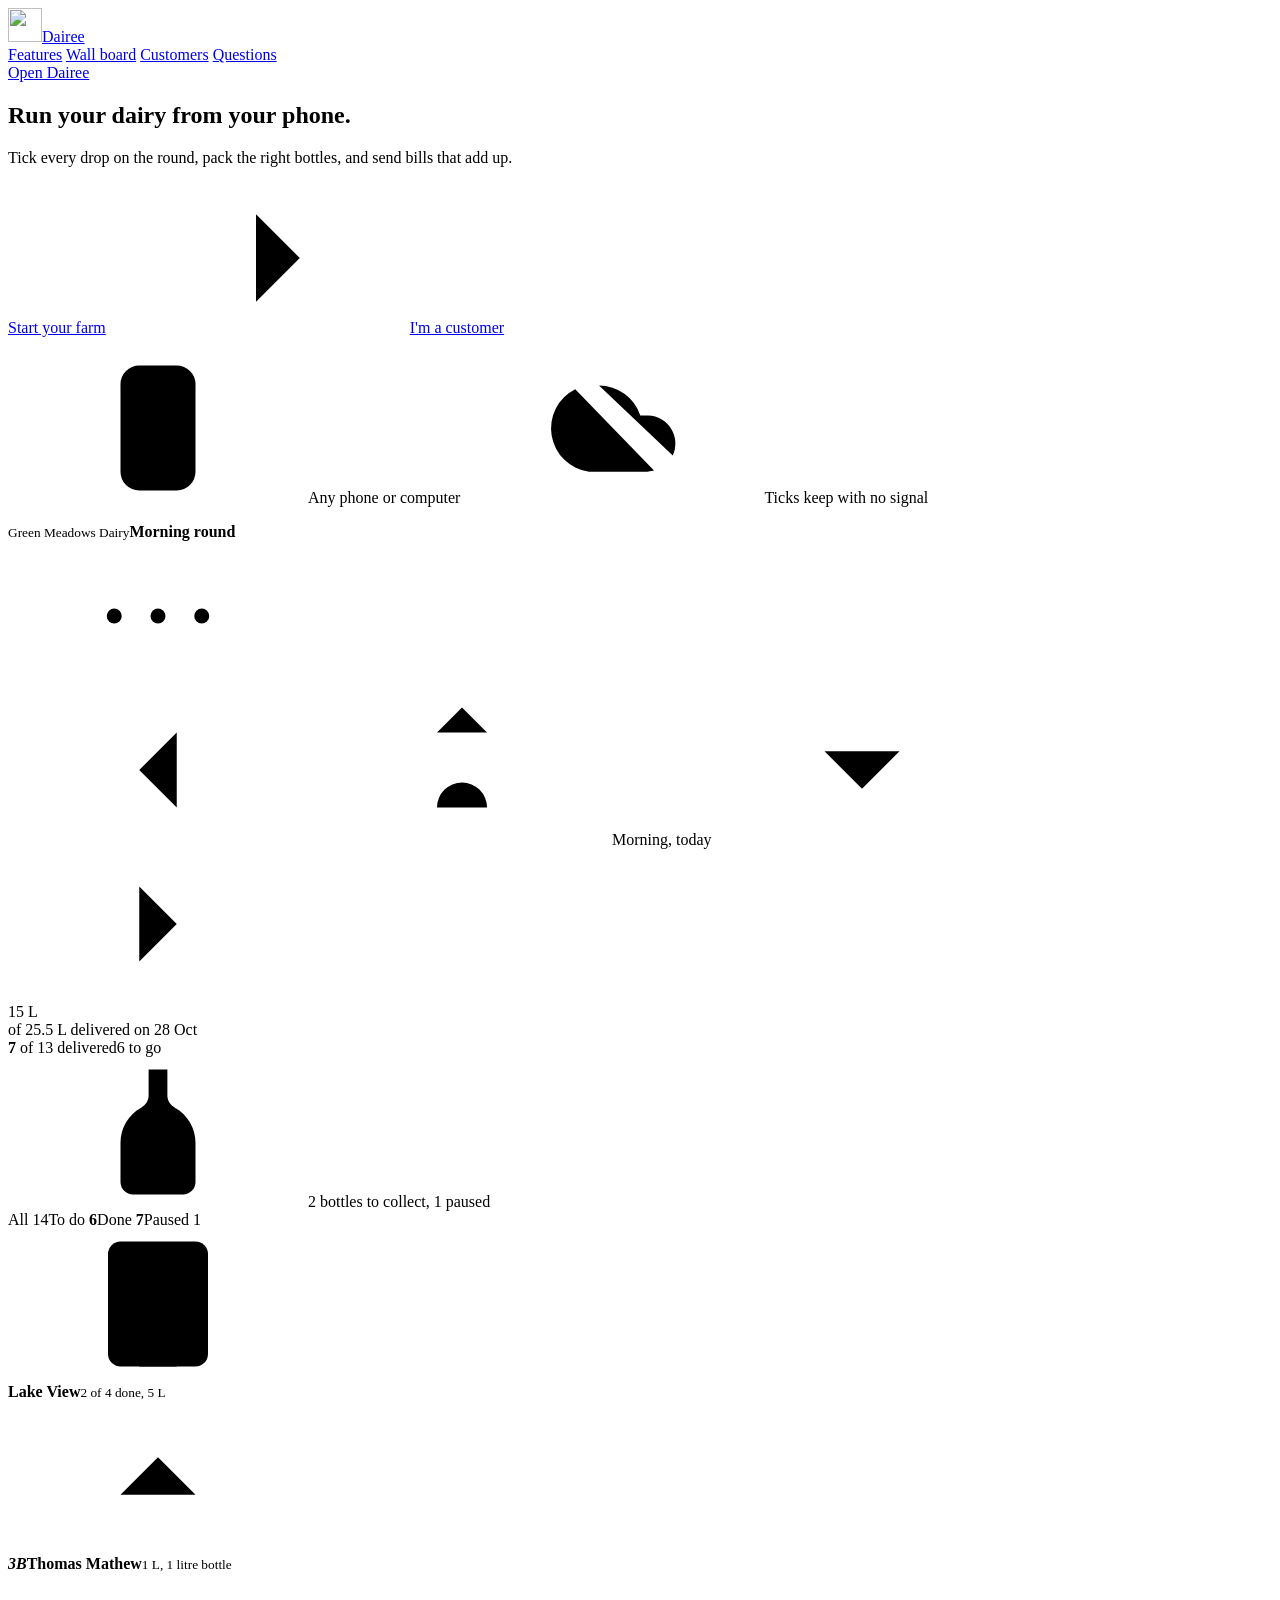
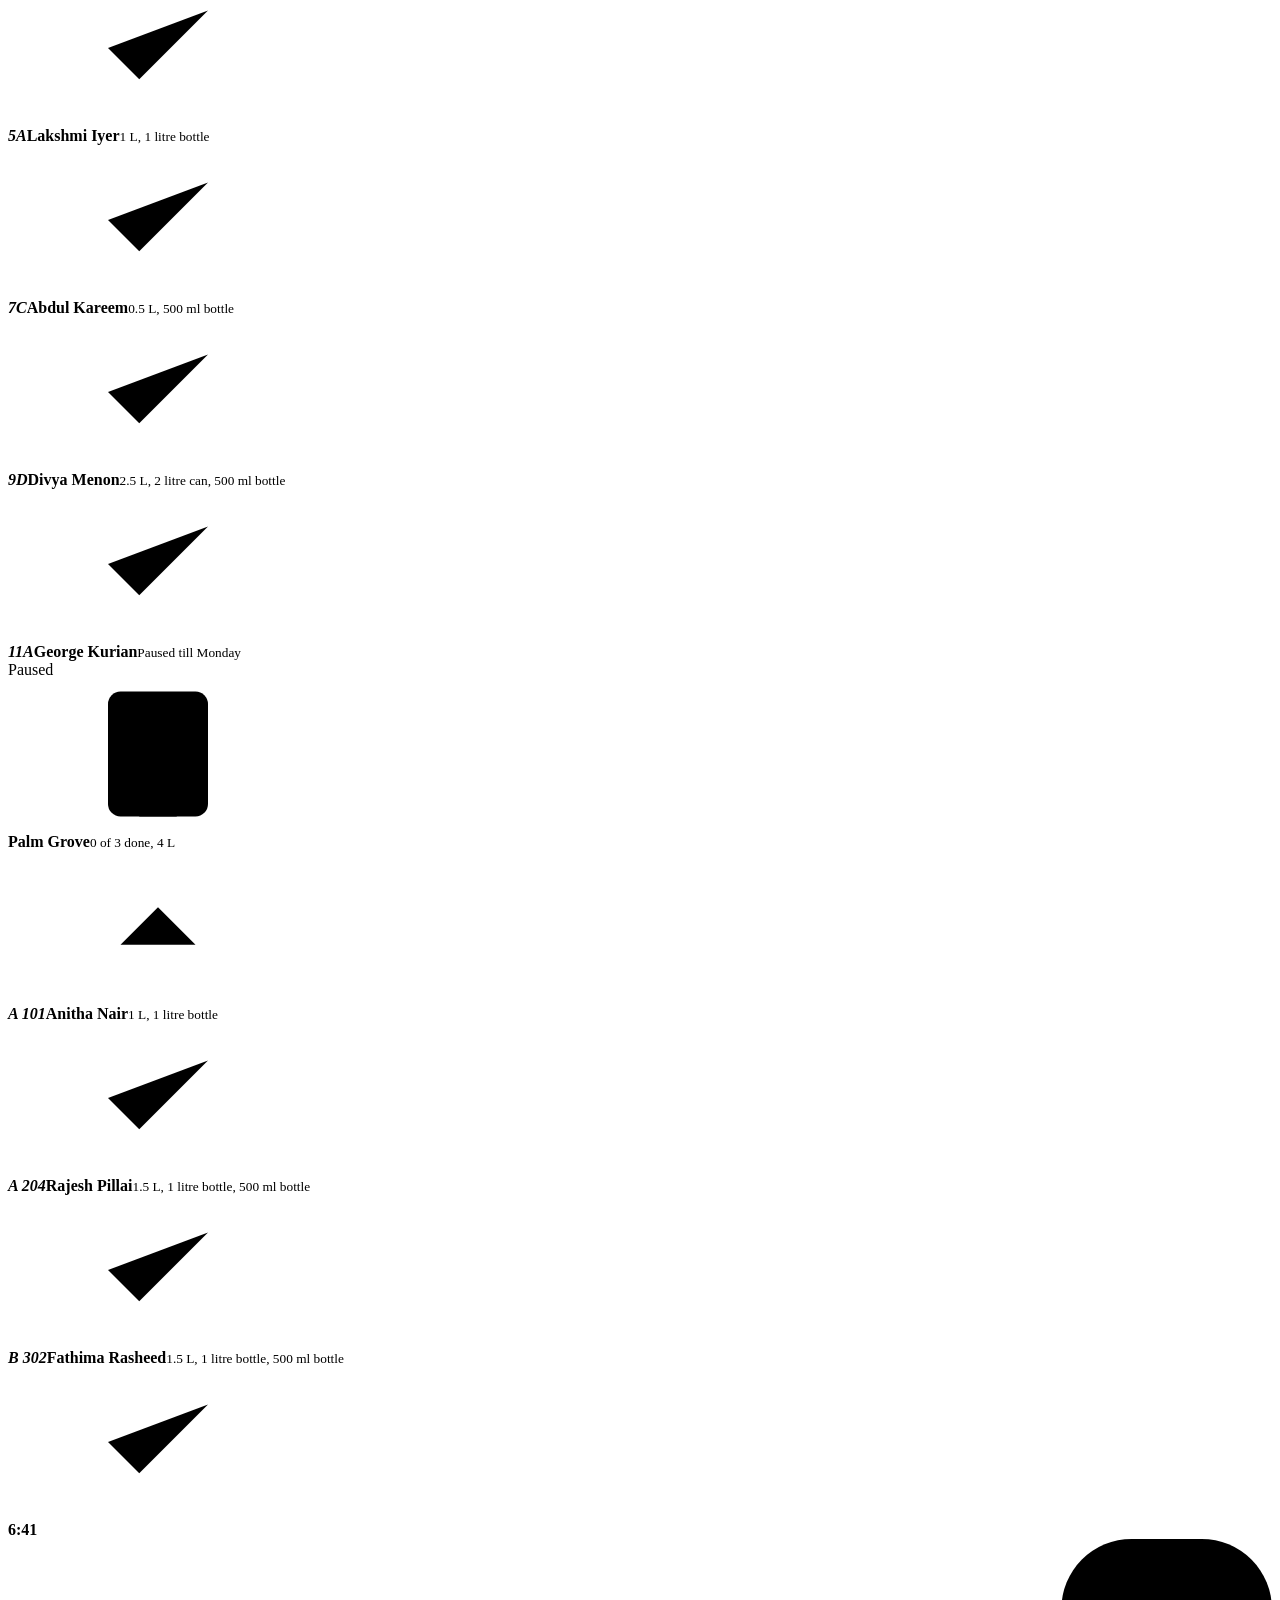
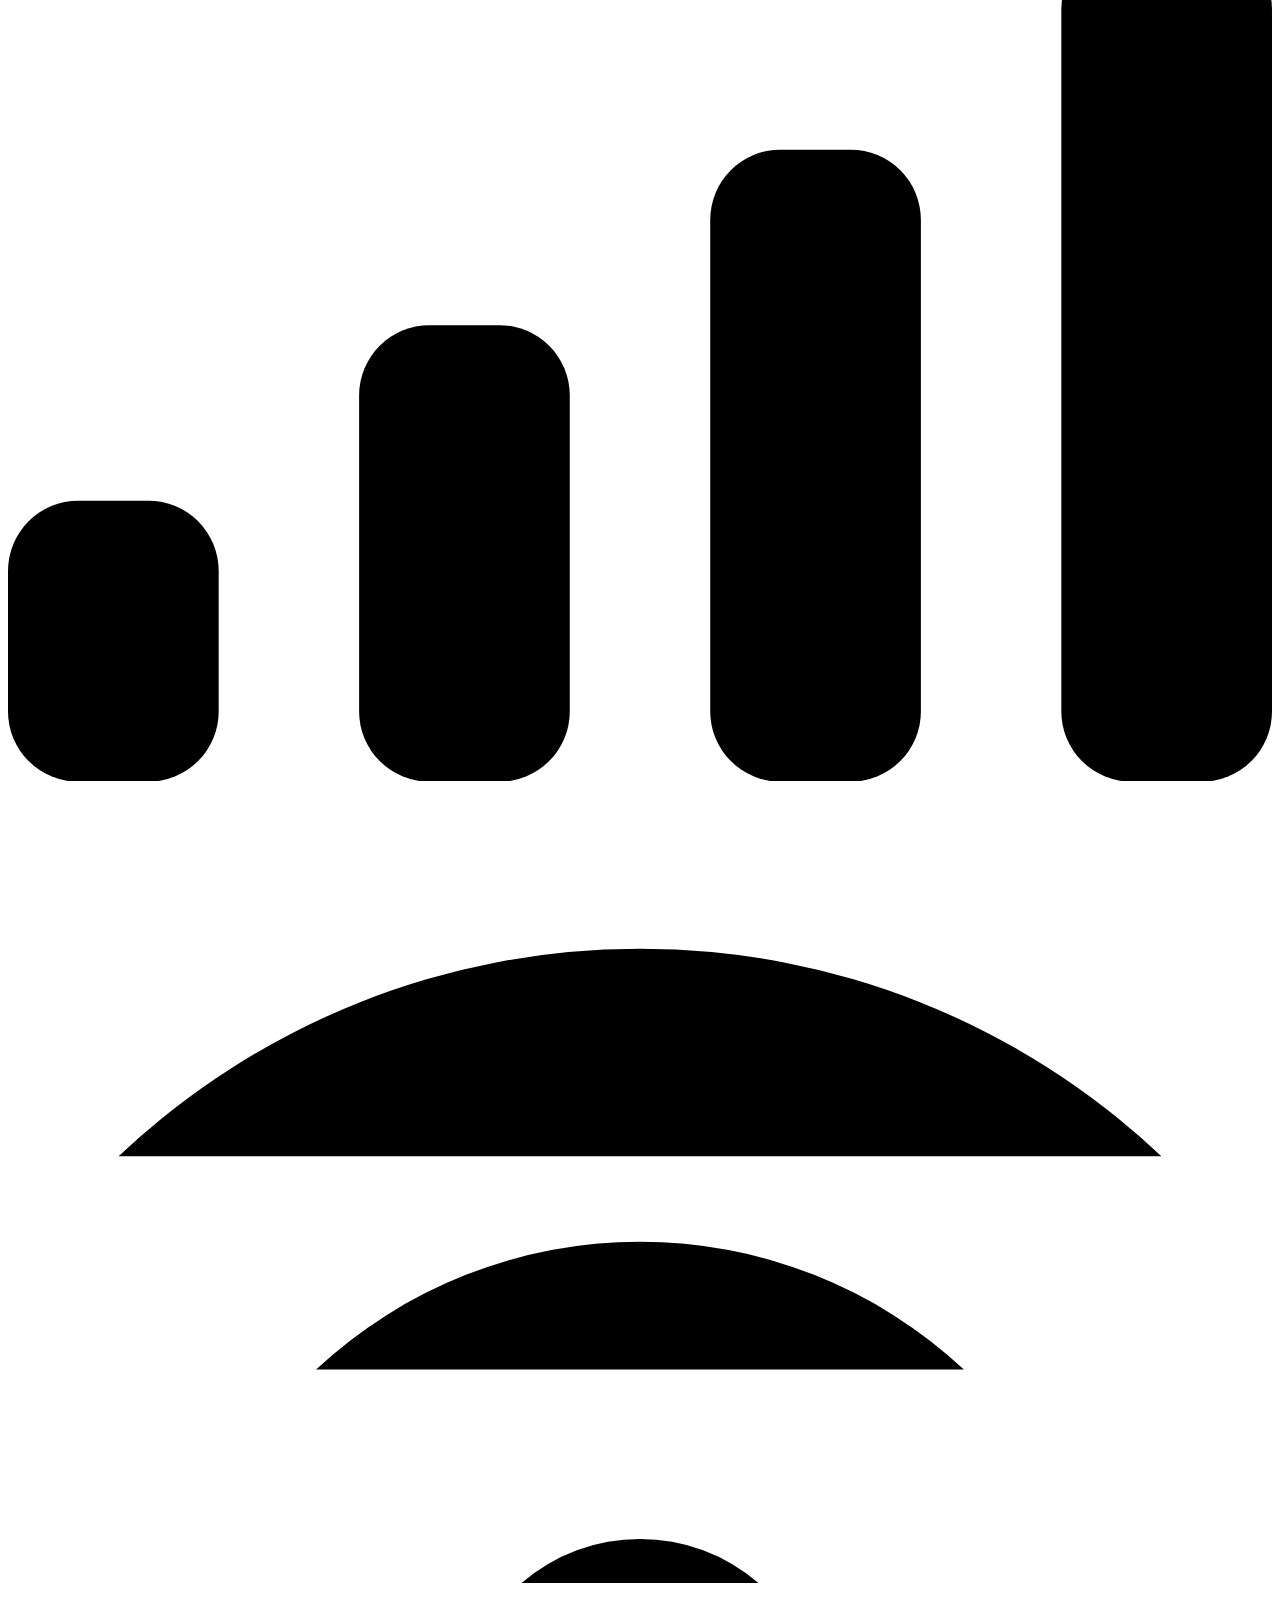
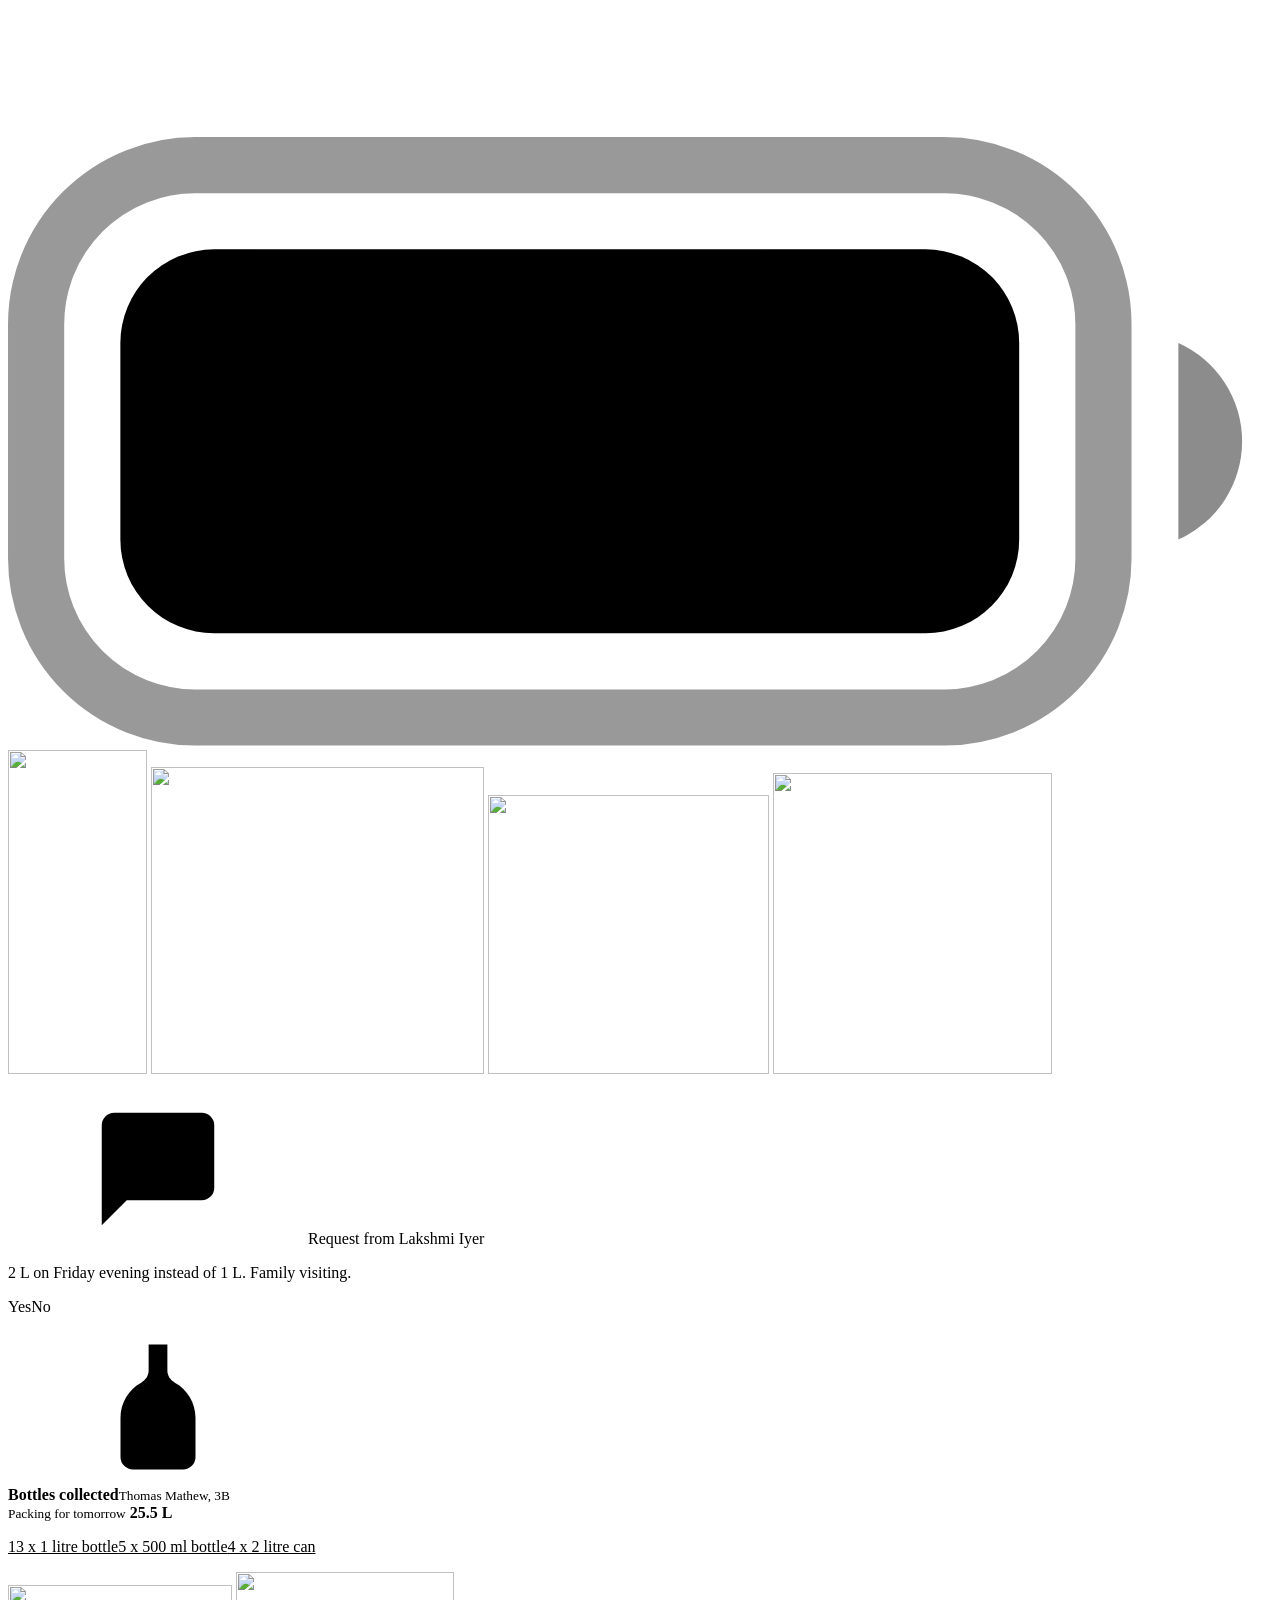
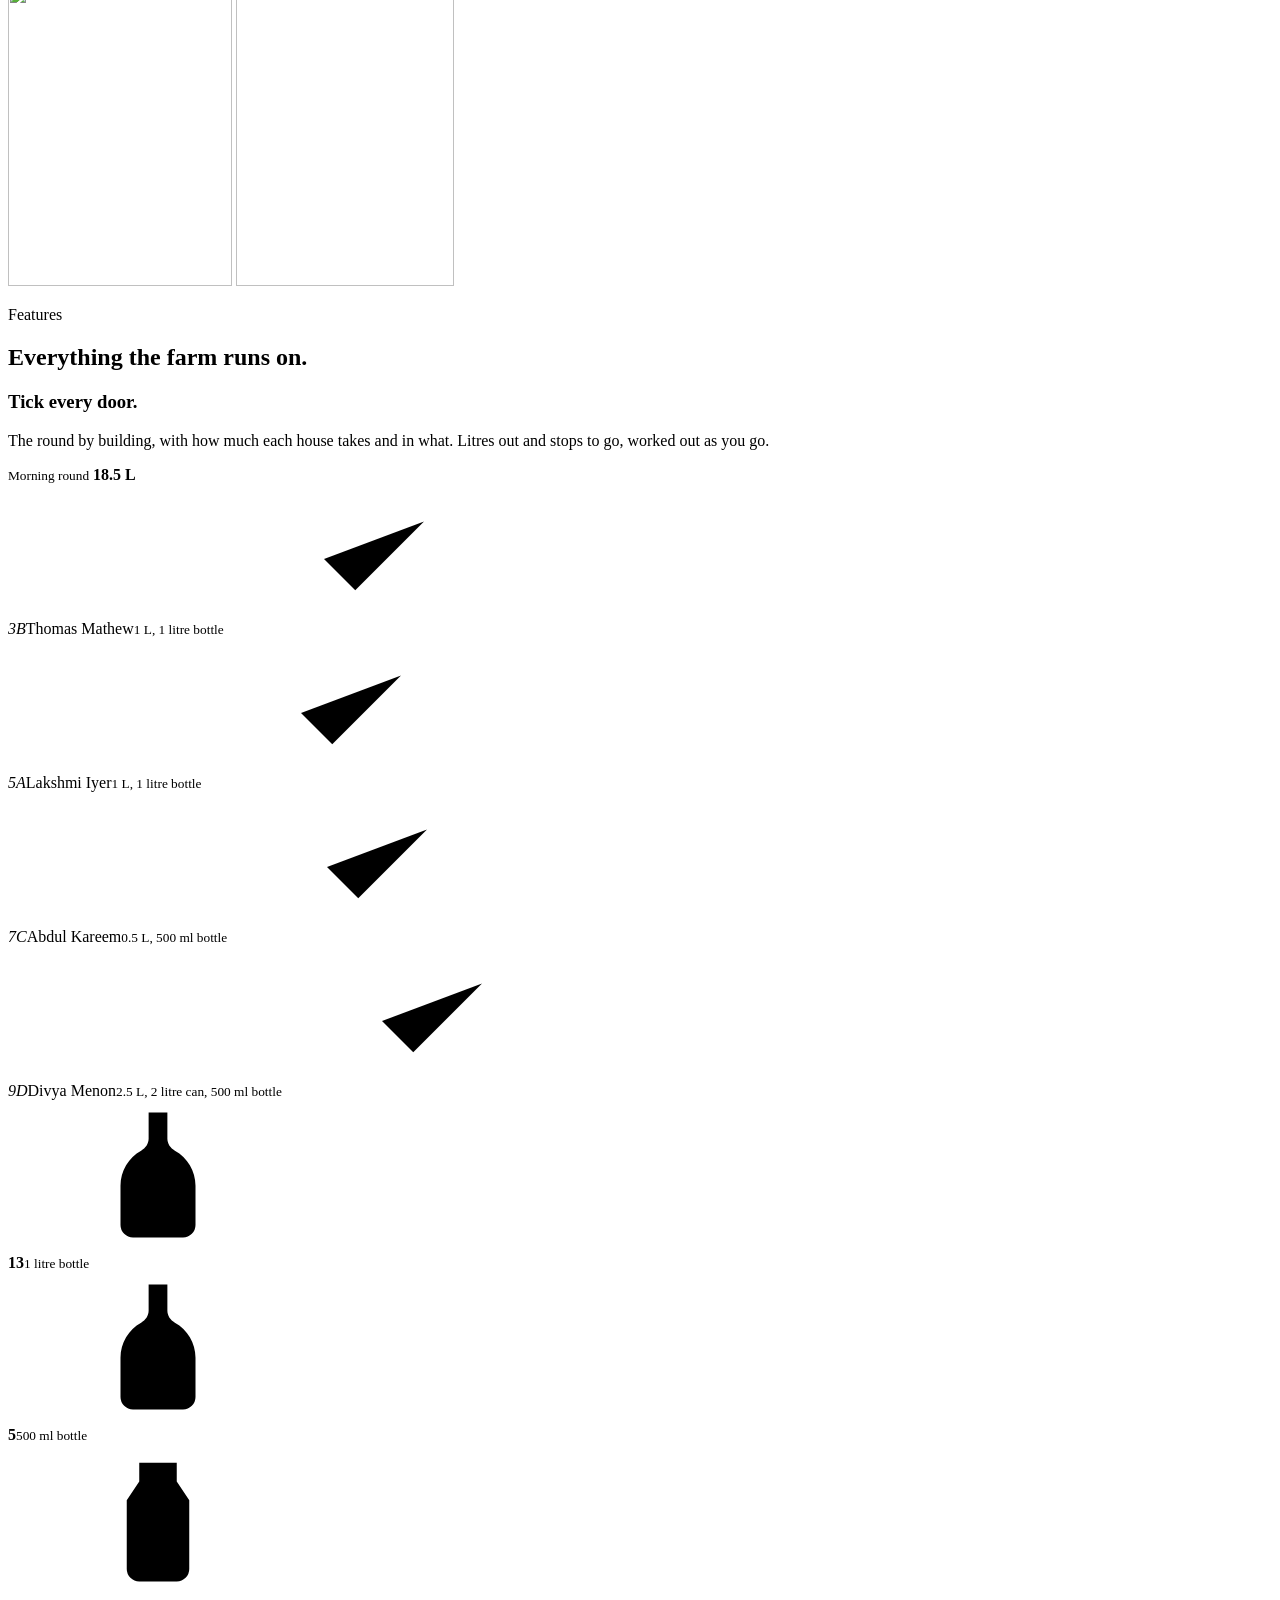
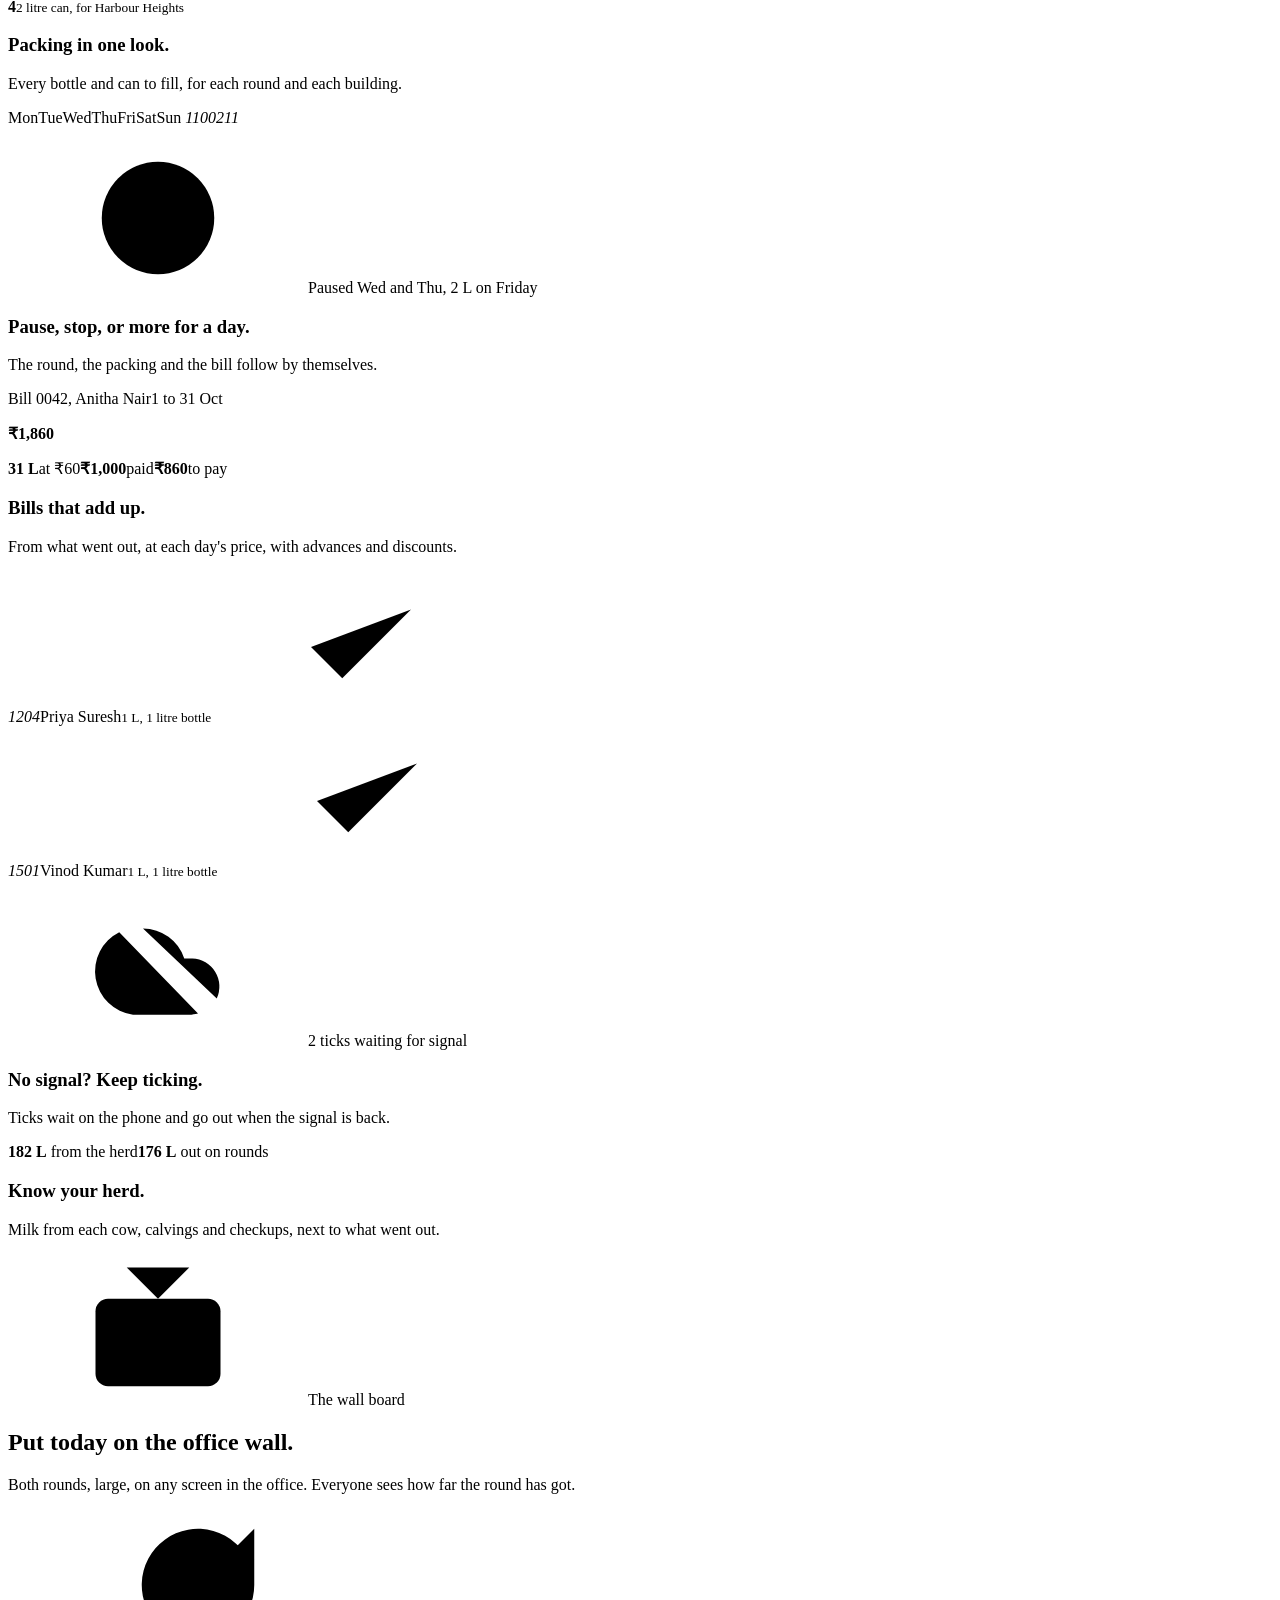
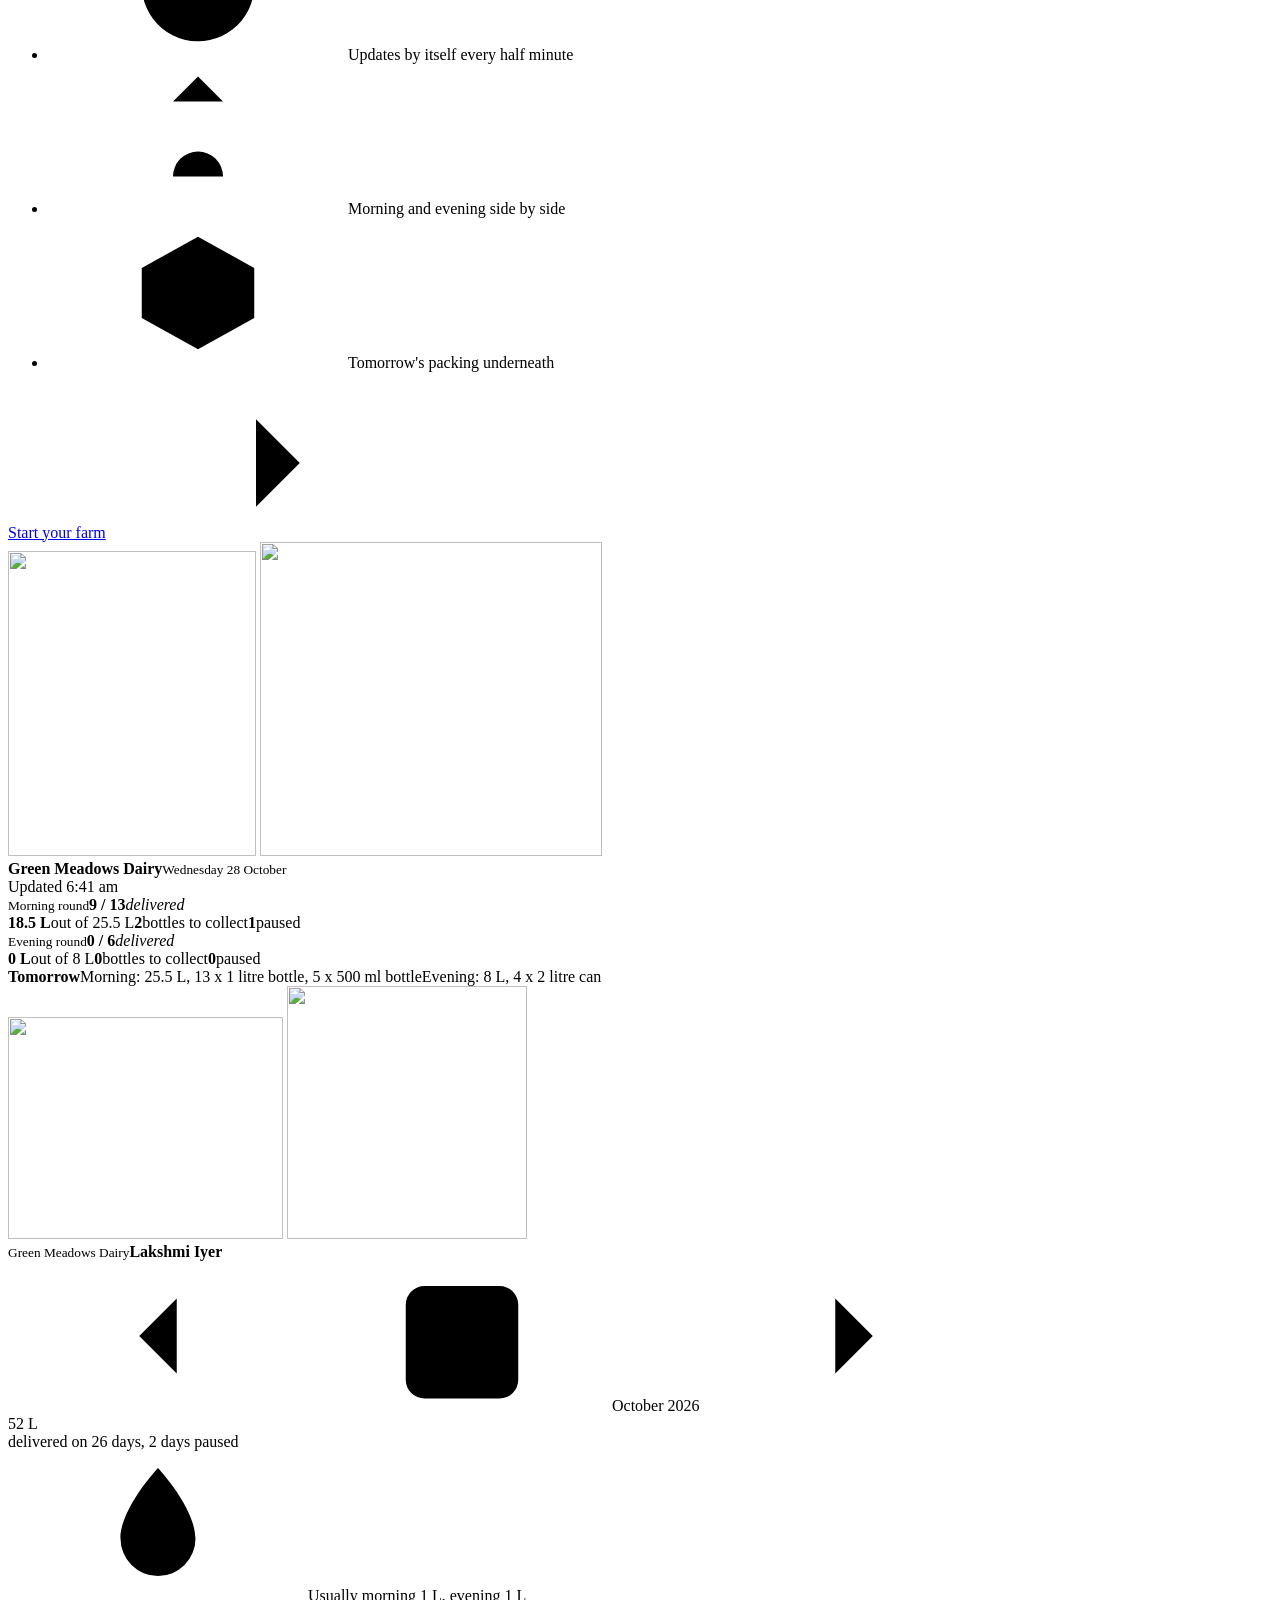
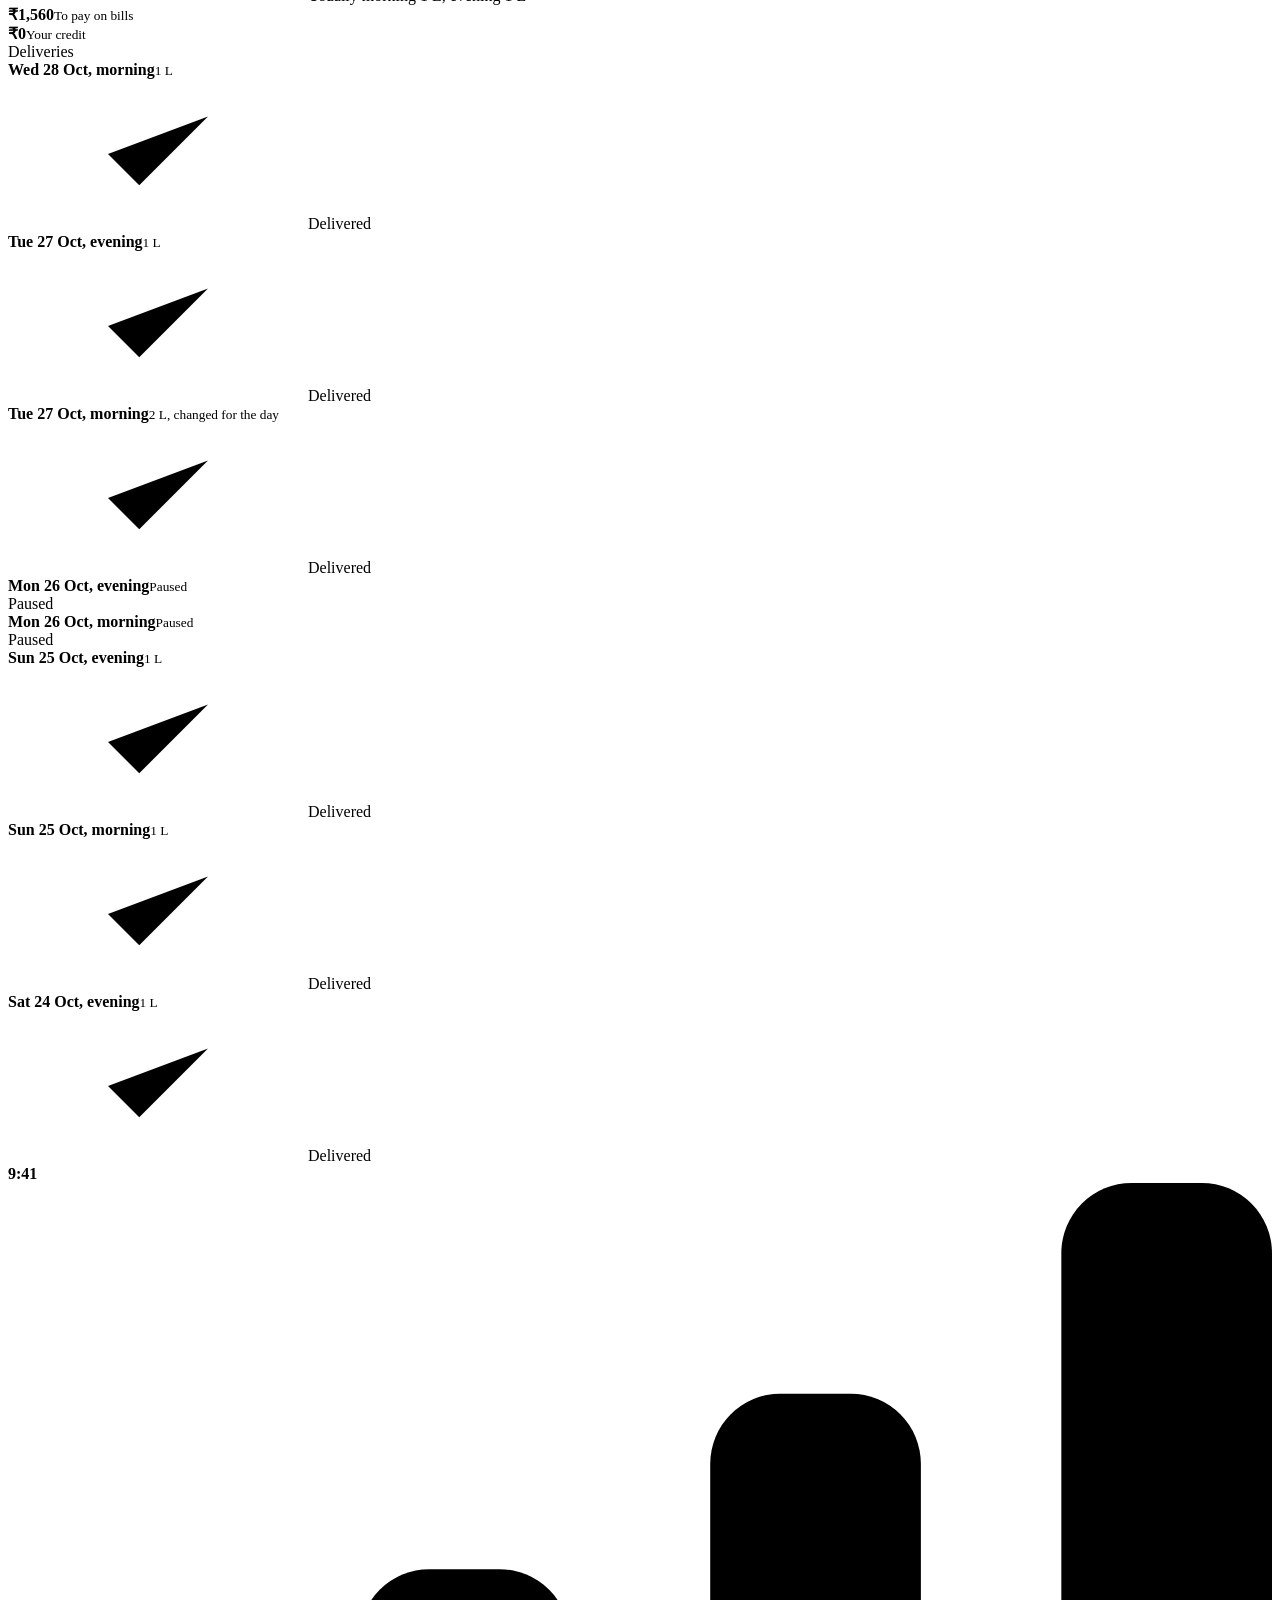
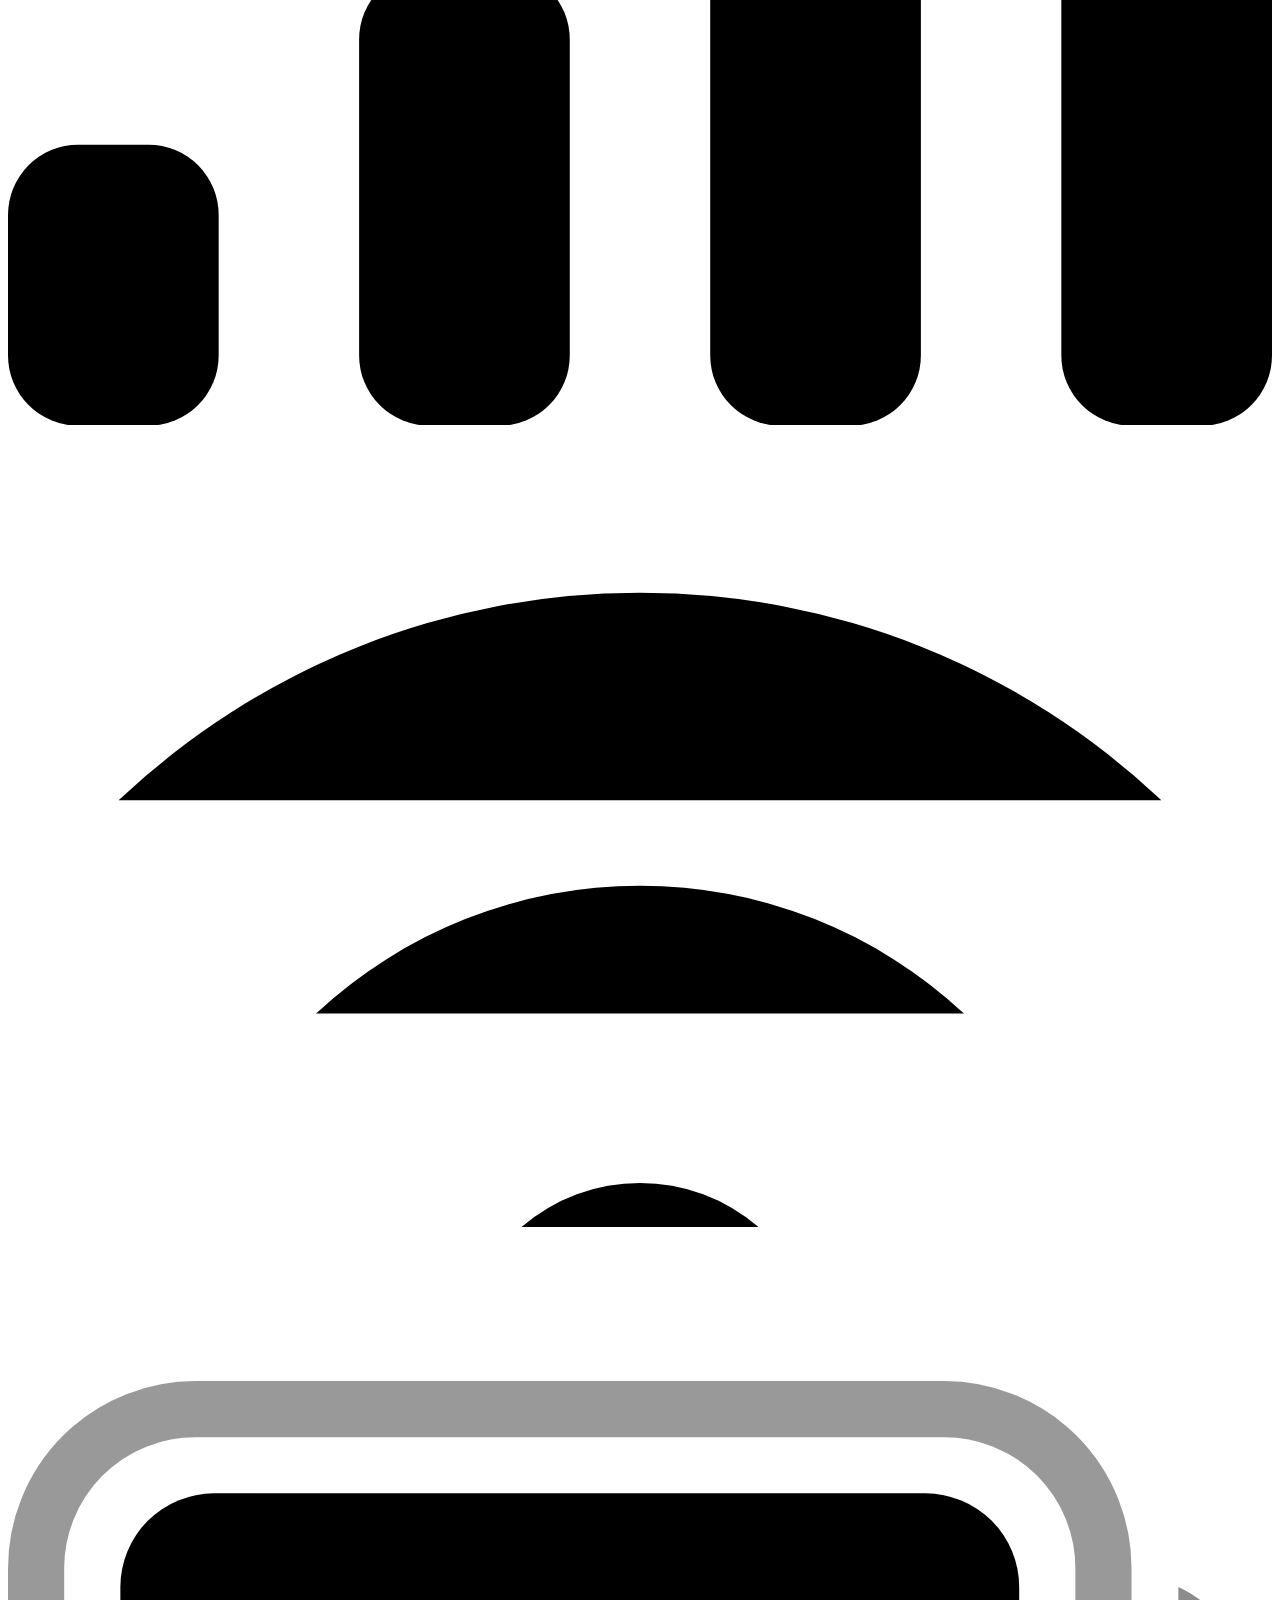
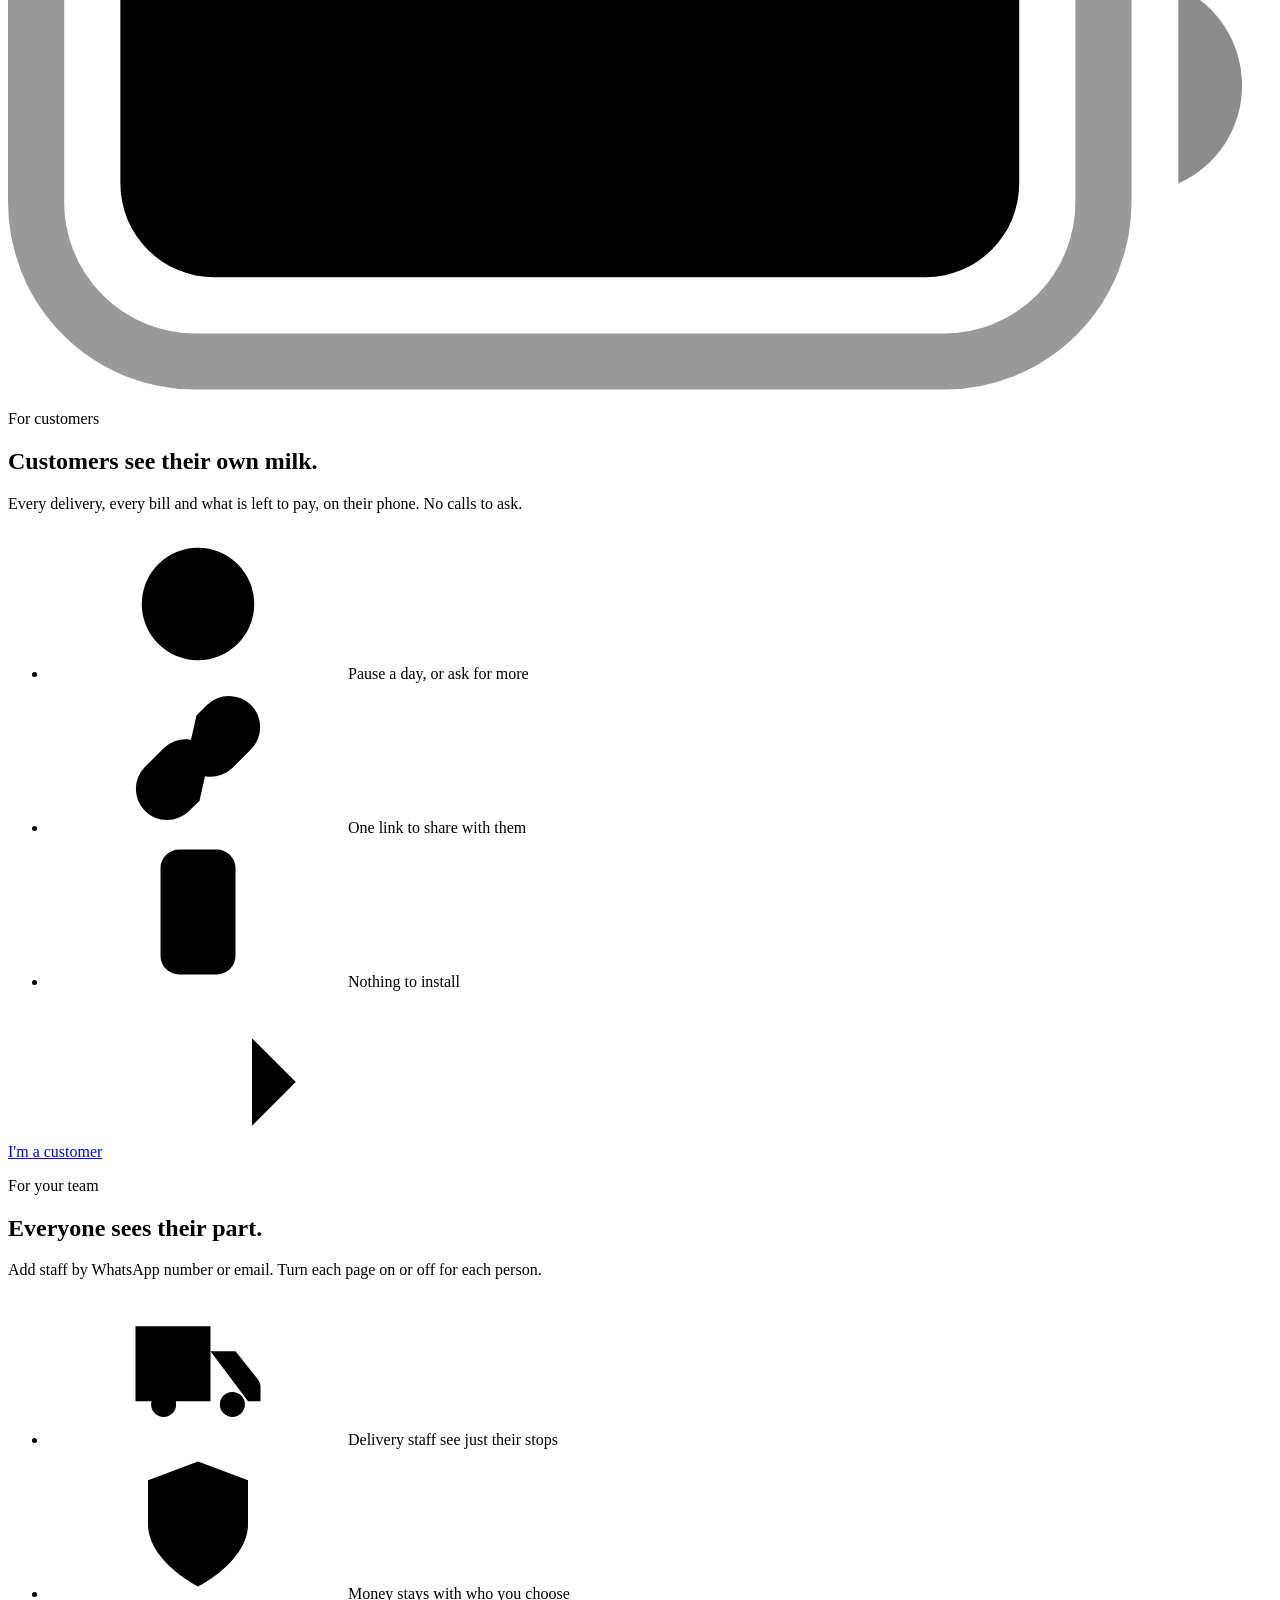
==== commit c21f3a08: "3D pieces on the landing page, like Kuree's Twelve clay-style pieces in the Dairee blues (milk bottl" ====
--- a/web/home.html
+++ b/web/home.html
@@ -134,6 +134,11 @@
         </div>
       </div>
 
+      <span class="d3 d3--back d3--hbottle" data-depth="1.6" aria-hidden="true"><img src="/assets/3d/bottle.webp" alt="" width="139" height="324" decoding="async"></span>
+      <span class="d3 d3--hcrate" data-depth="2.2" aria-hidden="true"><img src="/assets/3d/crate.webp" alt="" width="333" height="307" decoding="async"></span>
+      <span class="d3 d3--htick" data-depth="3" aria-hidden="true"><img src="/assets/3d/tick.webp" alt="" width="281" height="279" decoding="async"></span>
+      <span class="d3 d3--hdrop" data-depth="2.6" aria-hidden="true"><img src="/assets/3d/drop.webp" alt="" width="279" height="301" decoding="async"></span>
+
       <div class="float float--msg">
         <p class="float__head"><svg class="ic"><use href="#i-msg"/></svg>Request from Lakshmi Iyer</p>
         <p class="float__bubble">2 L on Friday evening instead of 1 L. Family visiting.</p>
@@ -155,7 +160,9 @@
 <!-- ============================================================ features -->
 <section class="sec" id="features" aria-labelledby="f-h">
   <div class="wrap">
-    <div class="sec__head reveal">
+    <div class="sec__head sec__head--deco reveal">
+      <span class="d3 d3--fclip" aria-hidden="true"><img src="/assets/3d/clipboard.webp" alt="" width="224" height="301" loading="lazy" decoding="async"></span>
+      <span class="d3 d3--fchurn" aria-hidden="true"><img src="/assets/3d/churn.webp" alt="" width="218" height="314" loading="lazy" decoding="async"></span>
       <p class="kicker">Features</p>
       <h2 id="f-h">Everything the farm runs on.</h2>
     </div>
@@ -251,6 +258,8 @@
       <div class="wall__ctl"><a class="btn btn--sky" href="/app/">Start your farm<svg class="ic" aria-hidden="true"><use href="#i-arrow"/></svg></a></div>
     </div>
     <div class="tv reveal" aria-hidden="true">
+      <span class="d3 d3--wclock" aria-hidden="true"><img src="/assets/3d/clock.webp" alt="" width="248" height="305" loading="lazy" decoding="async"></span>
+      <span class="d3 d3--wscooter" aria-hidden="true"><img src="/assets/3d/scooter.webp" alt="" width="342" height="314" loading="lazy" decoding="async"></span>
       <div class="tv__frame">
         <div class="wb">
           <div class="wb__head"><div><b>Green Meadows Dairy</b><small data-long>Wednesday 28 October</small></div><span class="wb__upd">Updated <span id="wbTime">6:41 am</span></span></div>
@@ -271,7 +280,9 @@
 <!-- ============================================================ customers -->
 <section class="sec" id="customers" aria-labelledby="c-h">
   <div class="wrap split">
-    <div class="split__visual reveal" aria-hidden="true">
+    <div class="split__visual split__visual--deco reveal" aria-hidden="true">
+      <span class="d3 d3--cbubble" aria-hidden="true"><img src="/assets/3d/bubble.webp" alt="" width="275" height="222" loading="lazy" decoding="async"></span>
+      <span class="d3 d3--ccoins" aria-hidden="true"><img src="/assets/3d/coins.webp" alt="" width="240" height="253" loading="lazy" decoding="async"></span>
       <div class="phone phone--cust">
         <div class="phone__screen">
           <div class="scr">
@@ -334,7 +345,8 @@
         <li><i><svg class="ic" aria-hidden="true"><use href="#i-refresh"/></svg></i>Every change kept, and by whom</li>
       </ul>
     </div>
-    <div class="split__visual reveal" aria-hidden="true">
+    <div class="split__visual split__visual--deco reveal" aria-hidden="true">
+      <span class="d3 d3--sbarn" aria-hidden="true"><img src="/assets/3d/barn.webp" alt="" width="321" height="300" loading="lazy" decoding="async"></span>
       <div class="perm" id="perm">
         <div class="perm__top"><i class="vav">OV</i><div><b>Omana Varghese</b><small>Office, works mornings</small></div></div>
         <p class="perm__h">What Omana can open</p>
@@ -372,6 +384,10 @@
   <div class="wrap">
     <div class="cta reveal">
       <div class="cta__glow" aria-hidden="true"></div>
+      <span class="d3 d3--ccow" aria-hidden="true"><img src="/assets/3d/cow.webp" alt="" width="284" height="299" loading="lazy" decoding="async"></span>
+      <span class="d3 d3--glow d3--ctick" aria-hidden="true"><img src="/assets/3d/tick.webp" alt="" width="281" height="279" loading="lazy" decoding="async"></span>
+      <span class="d3 d3--cbottle" aria-hidden="true"><img src="/assets/3d/bottle.webp" alt="" width="139" height="324" loading="lazy" decoding="async"></span>
+      <span class="d3 d3--cdrop" aria-hidden="true"><img src="/assets/3d/drop.webp" alt="" width="279" height="301" loading="lazy" decoding="async"></span>
       <img class="cta__icon" src="/assets/brand/touch-180.png" alt="" width="88" height="88" loading="lazy">
       <h2>Your dairy, sorted.</h2>
       <p>Sign in, name your farm, and add your first customers.</p>
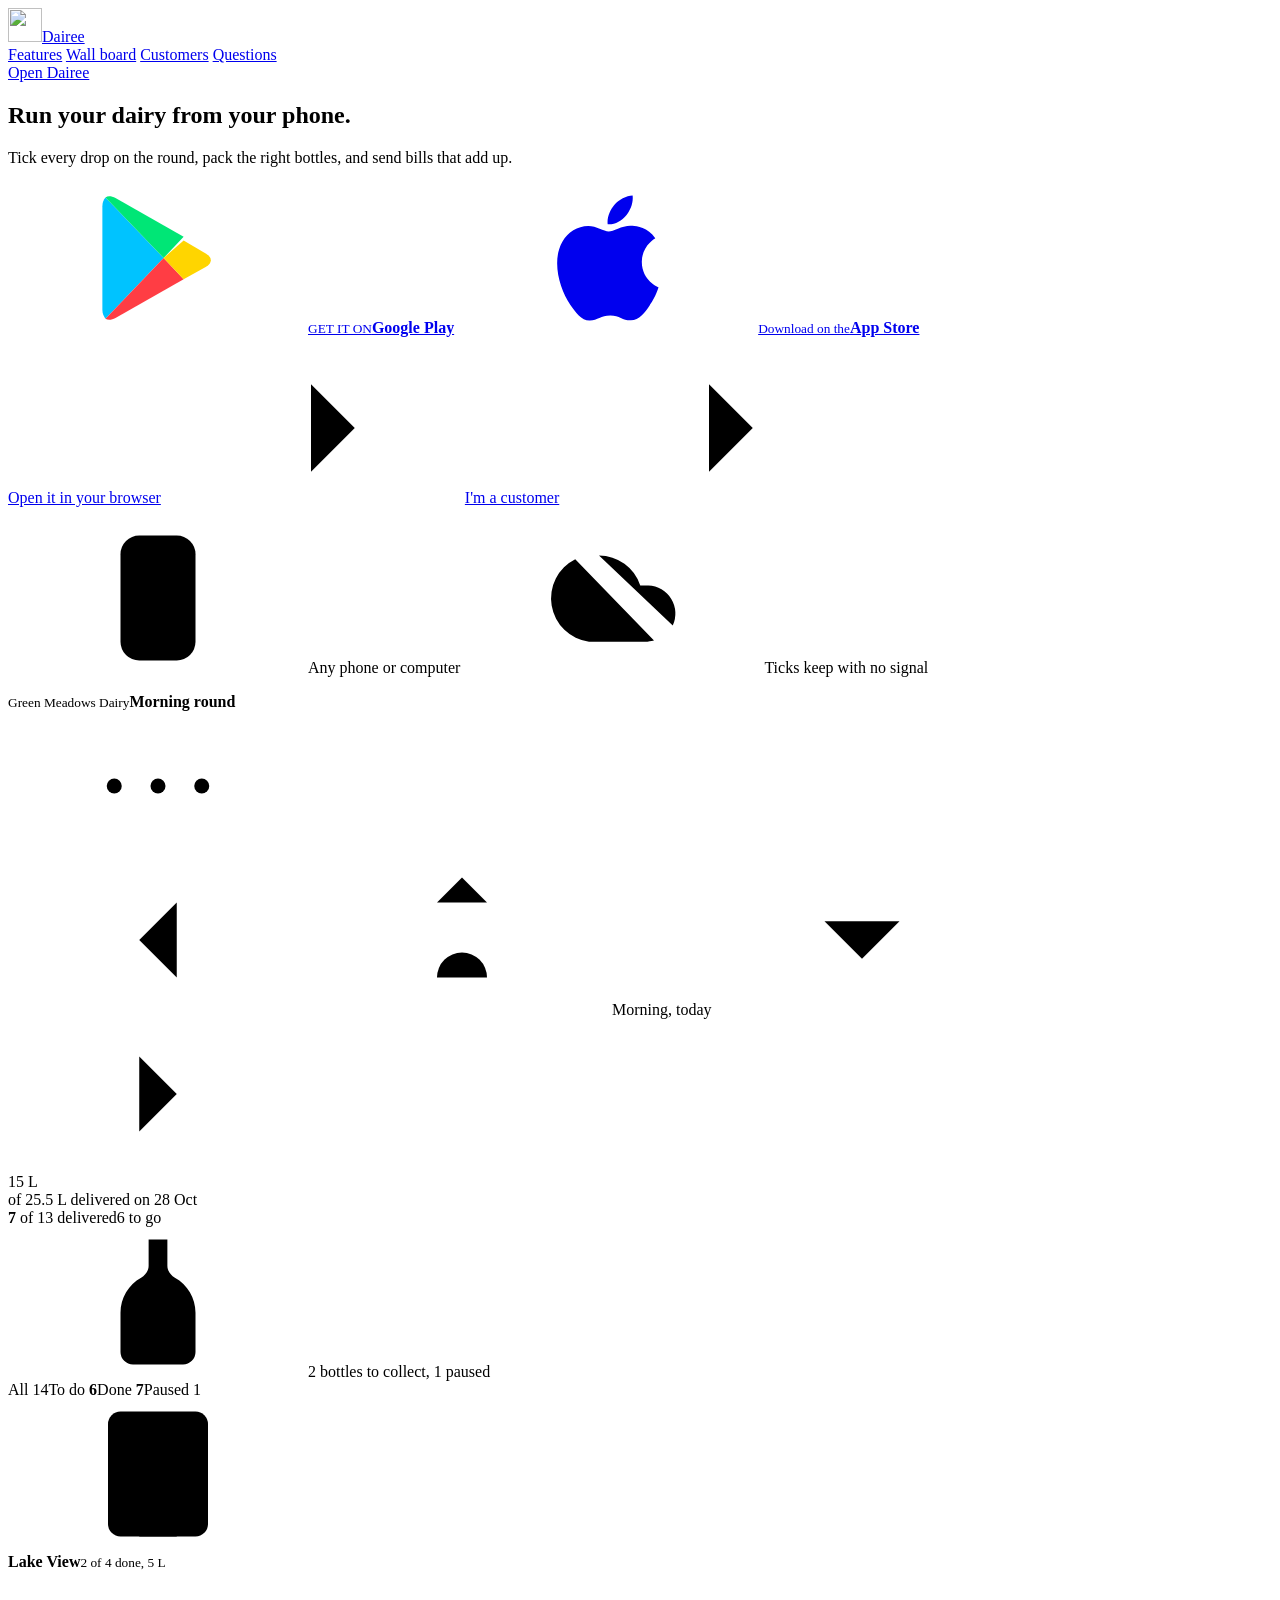
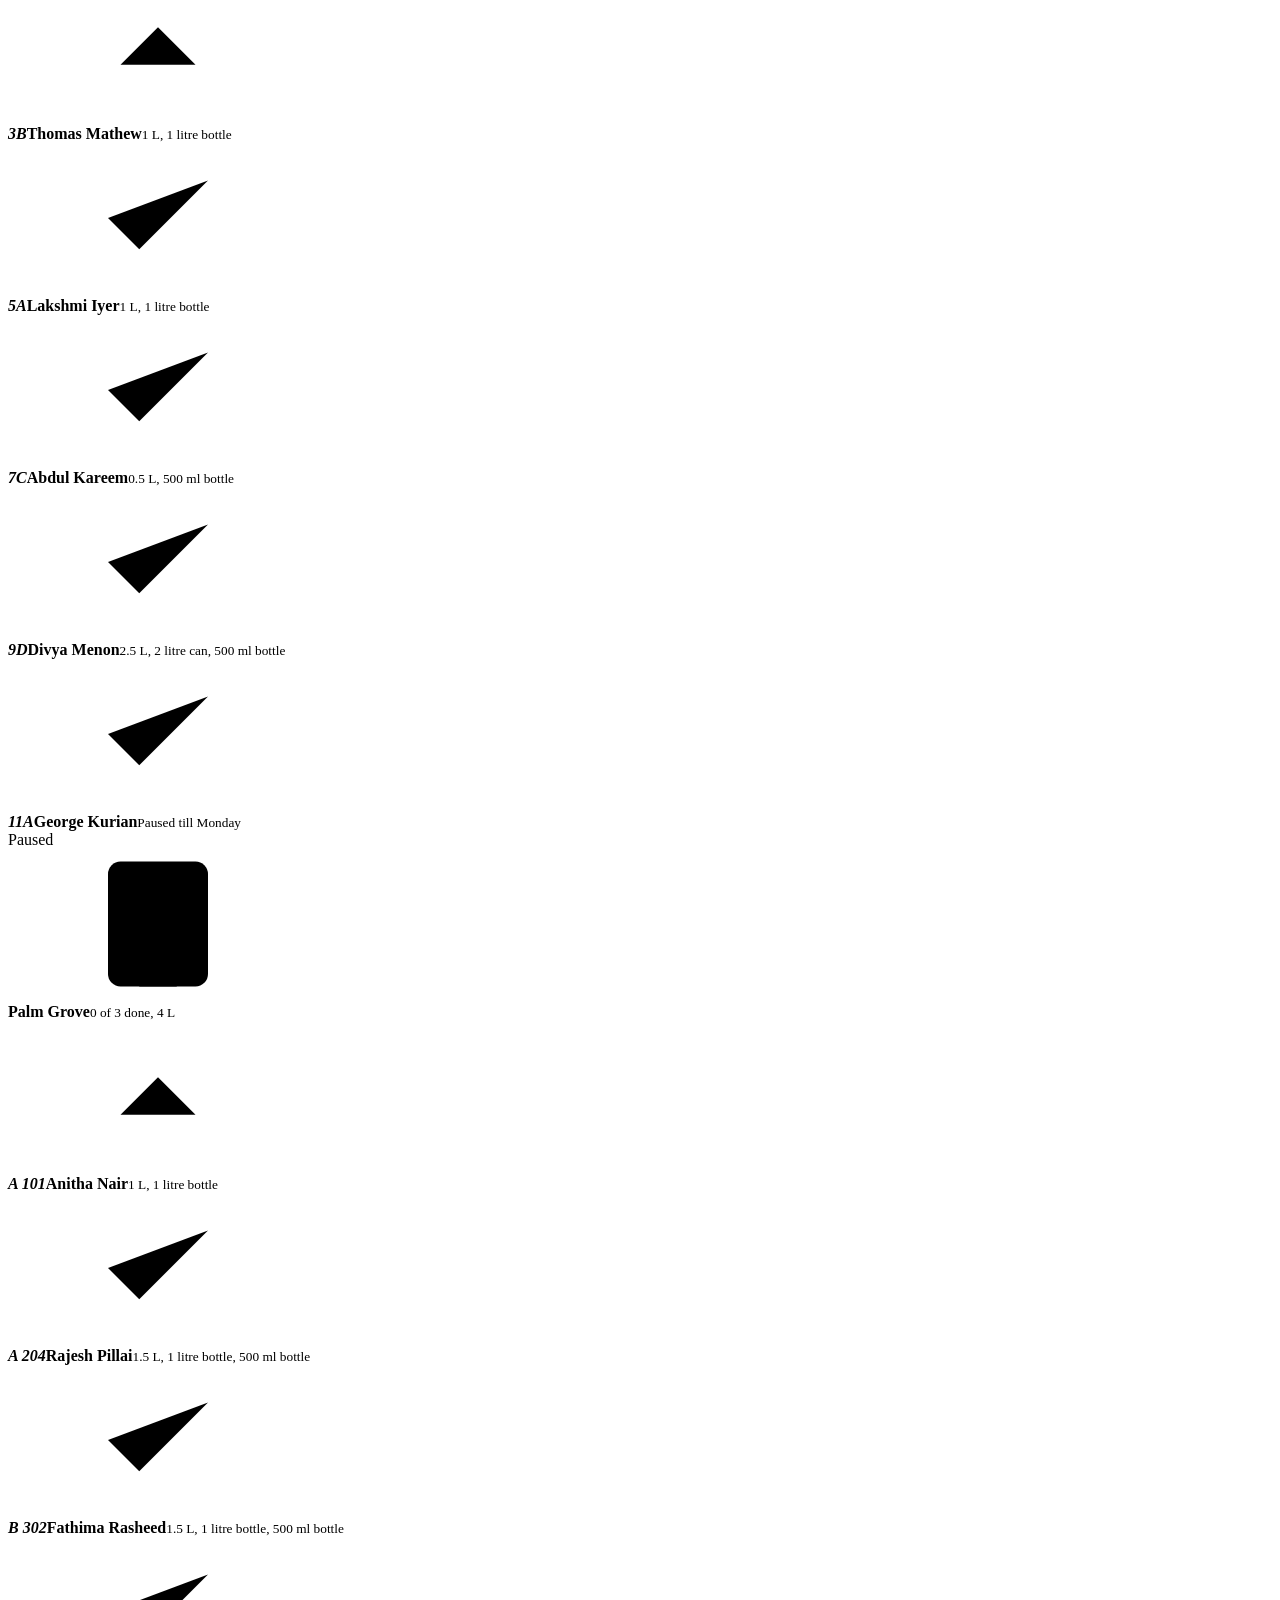
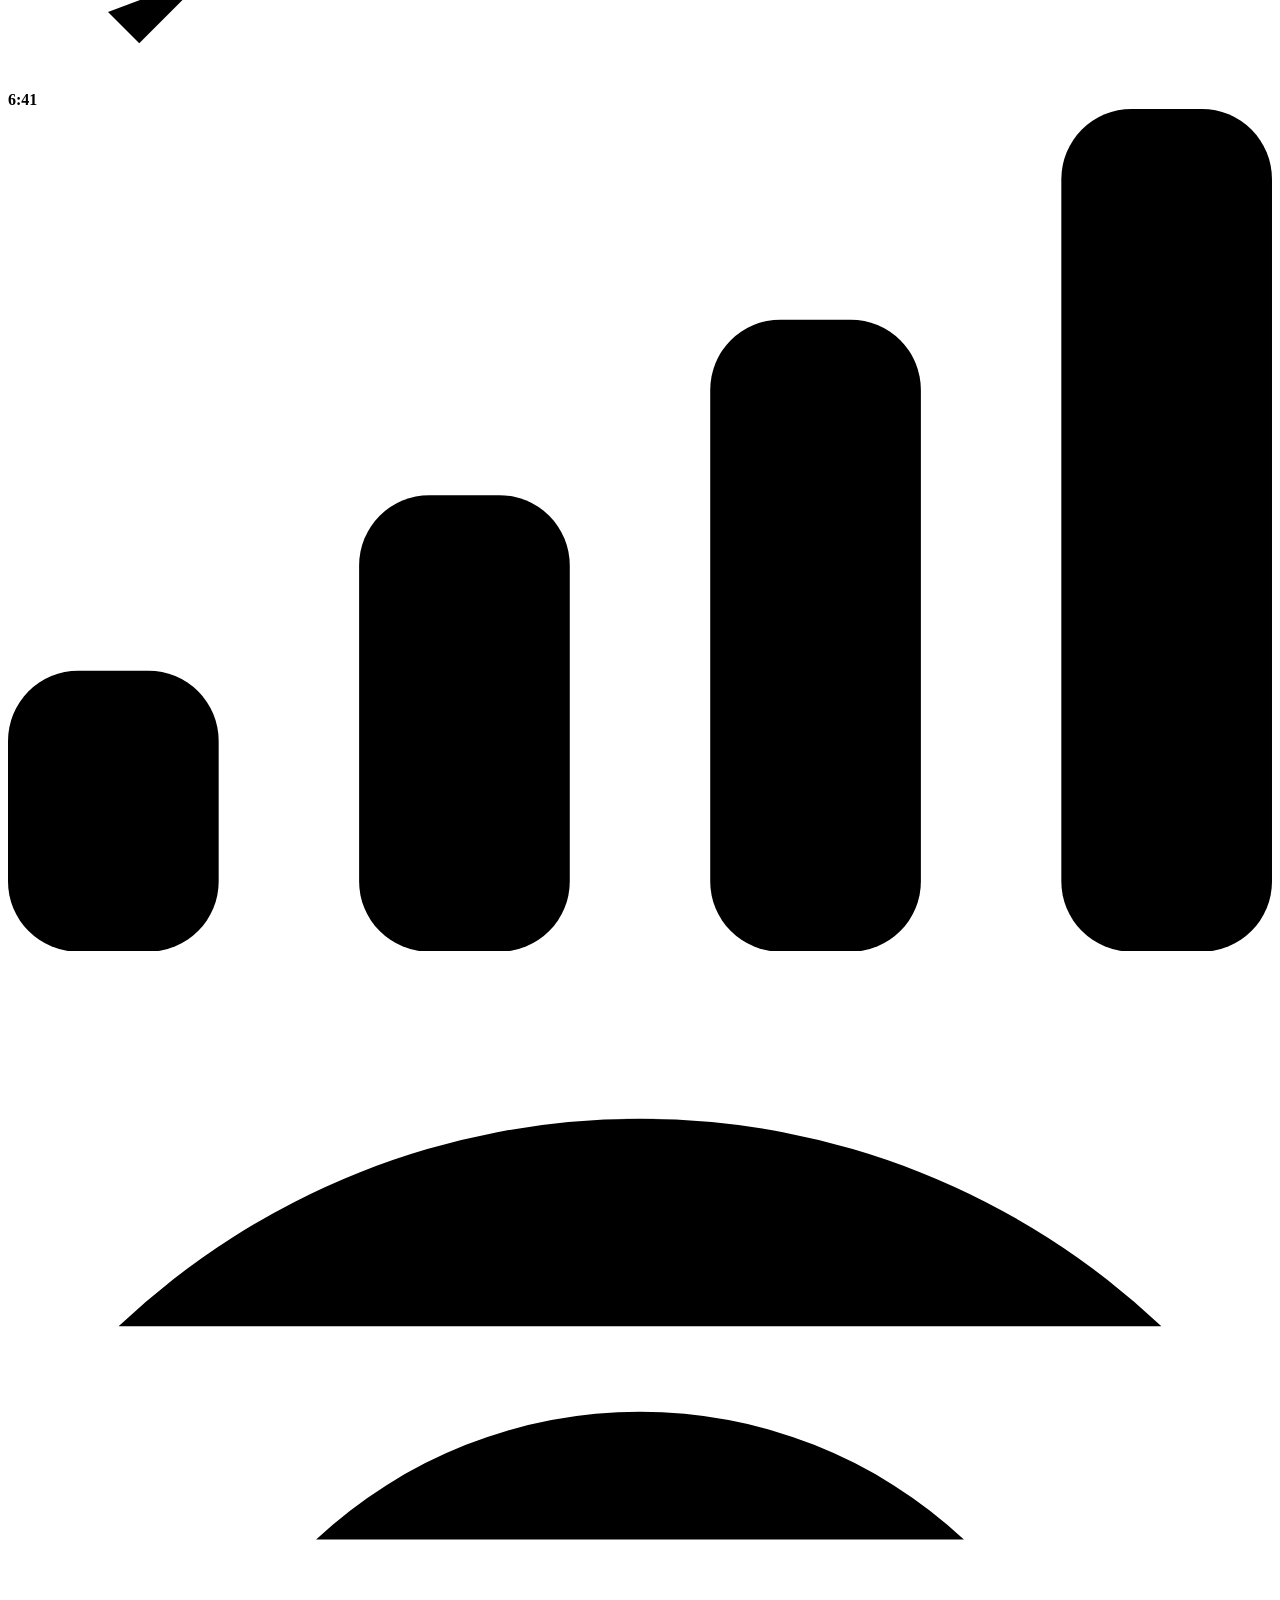
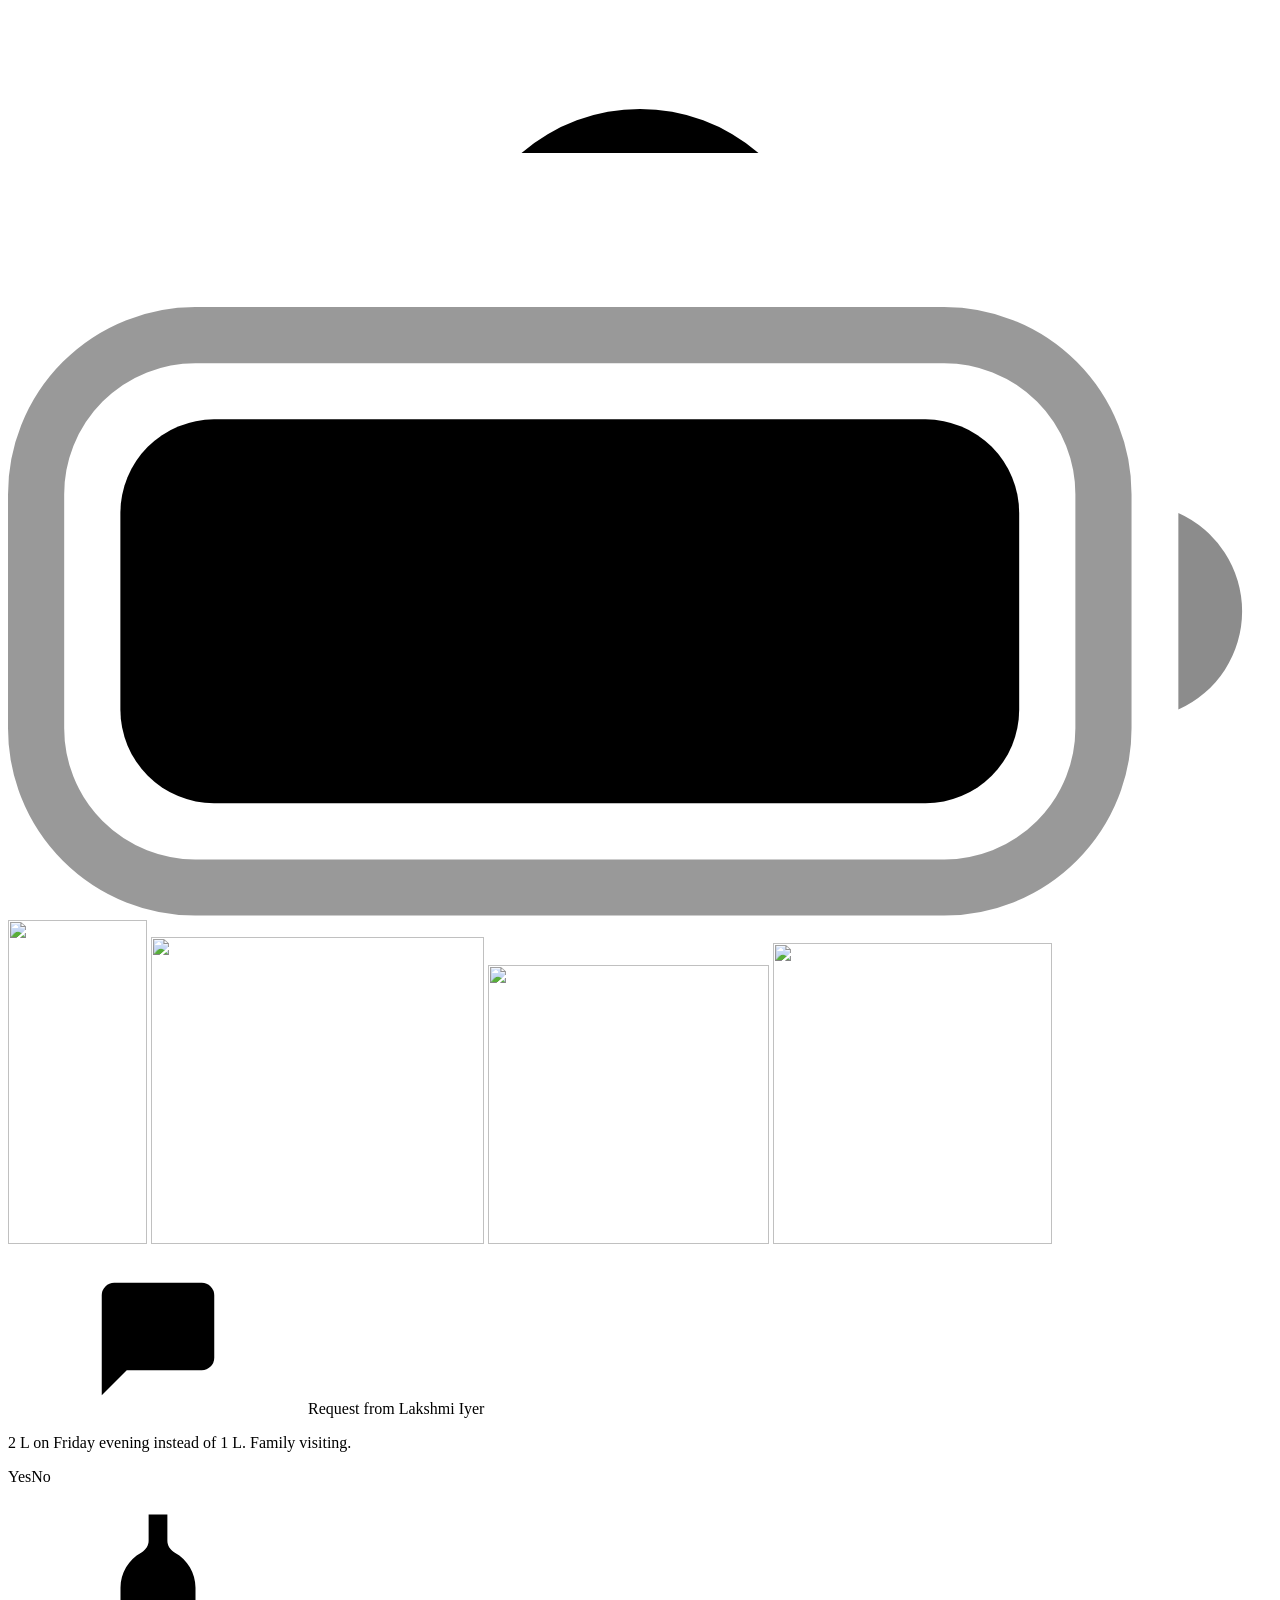
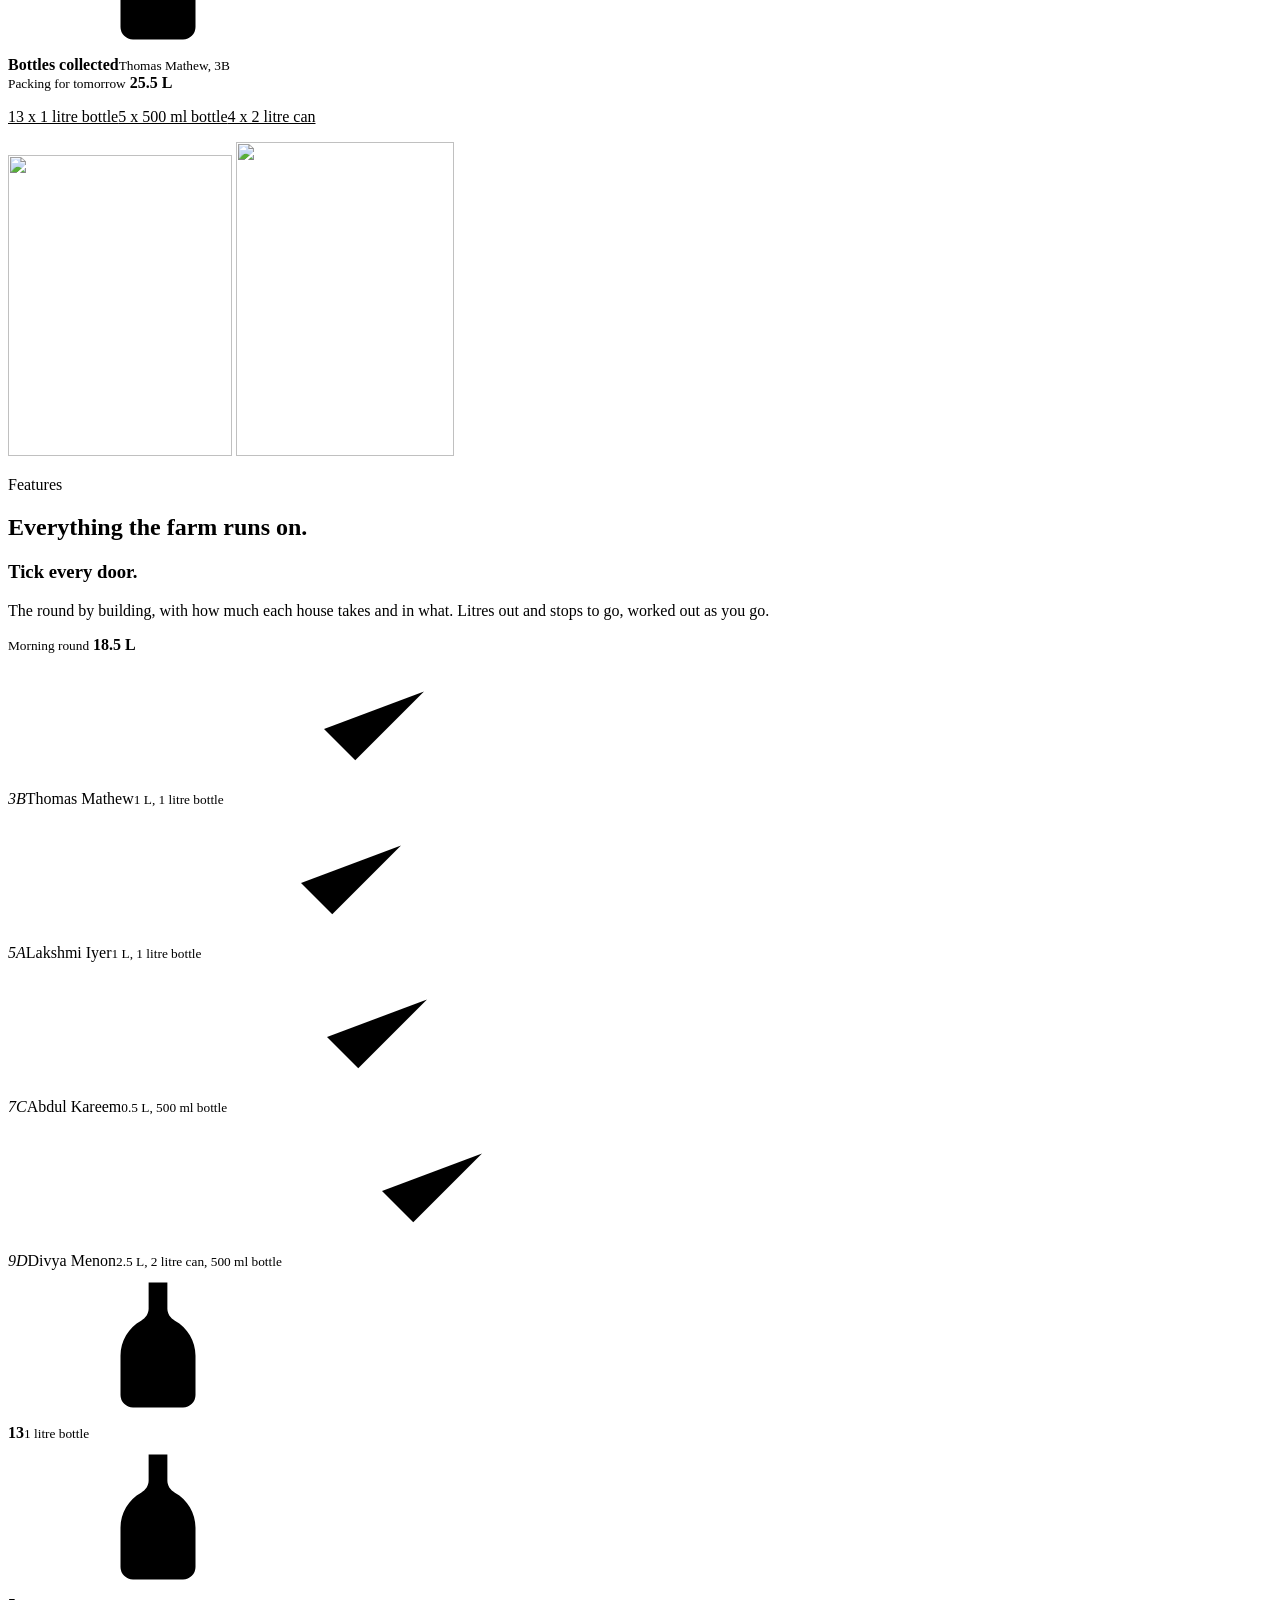
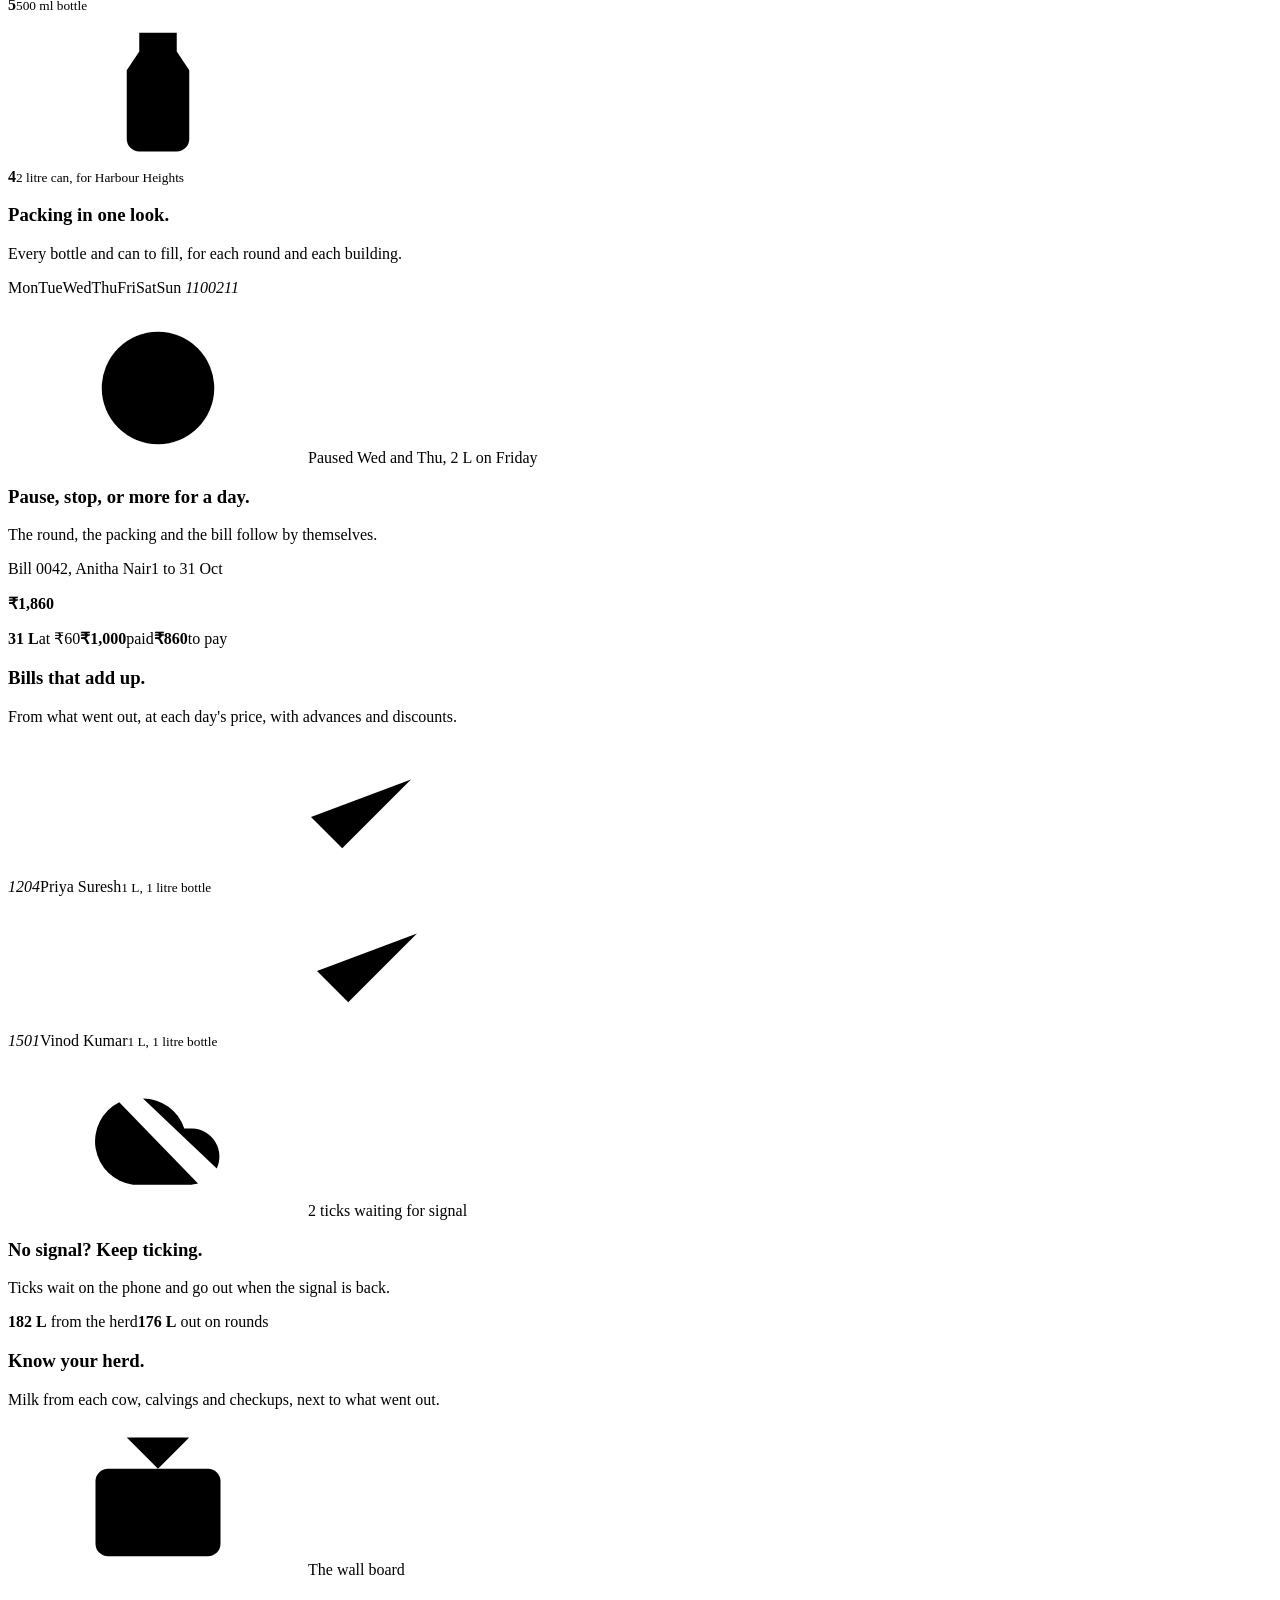
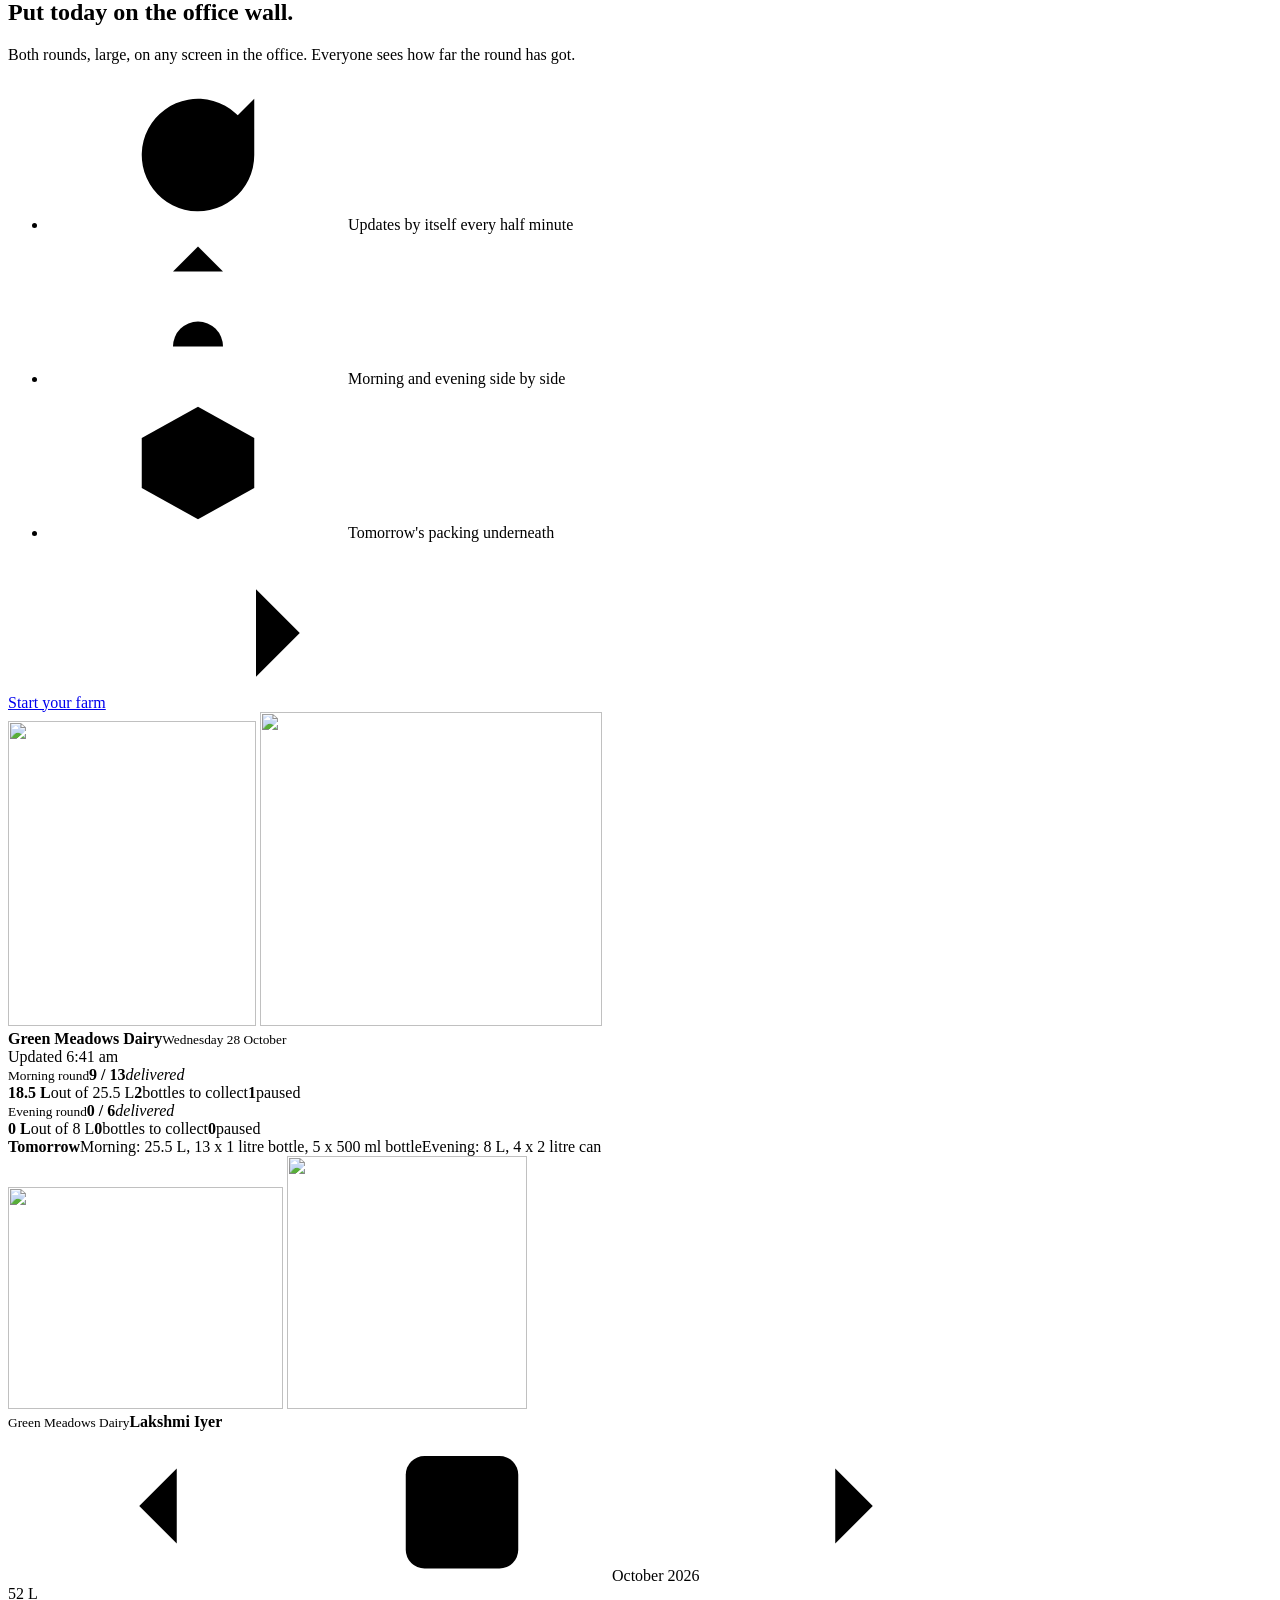
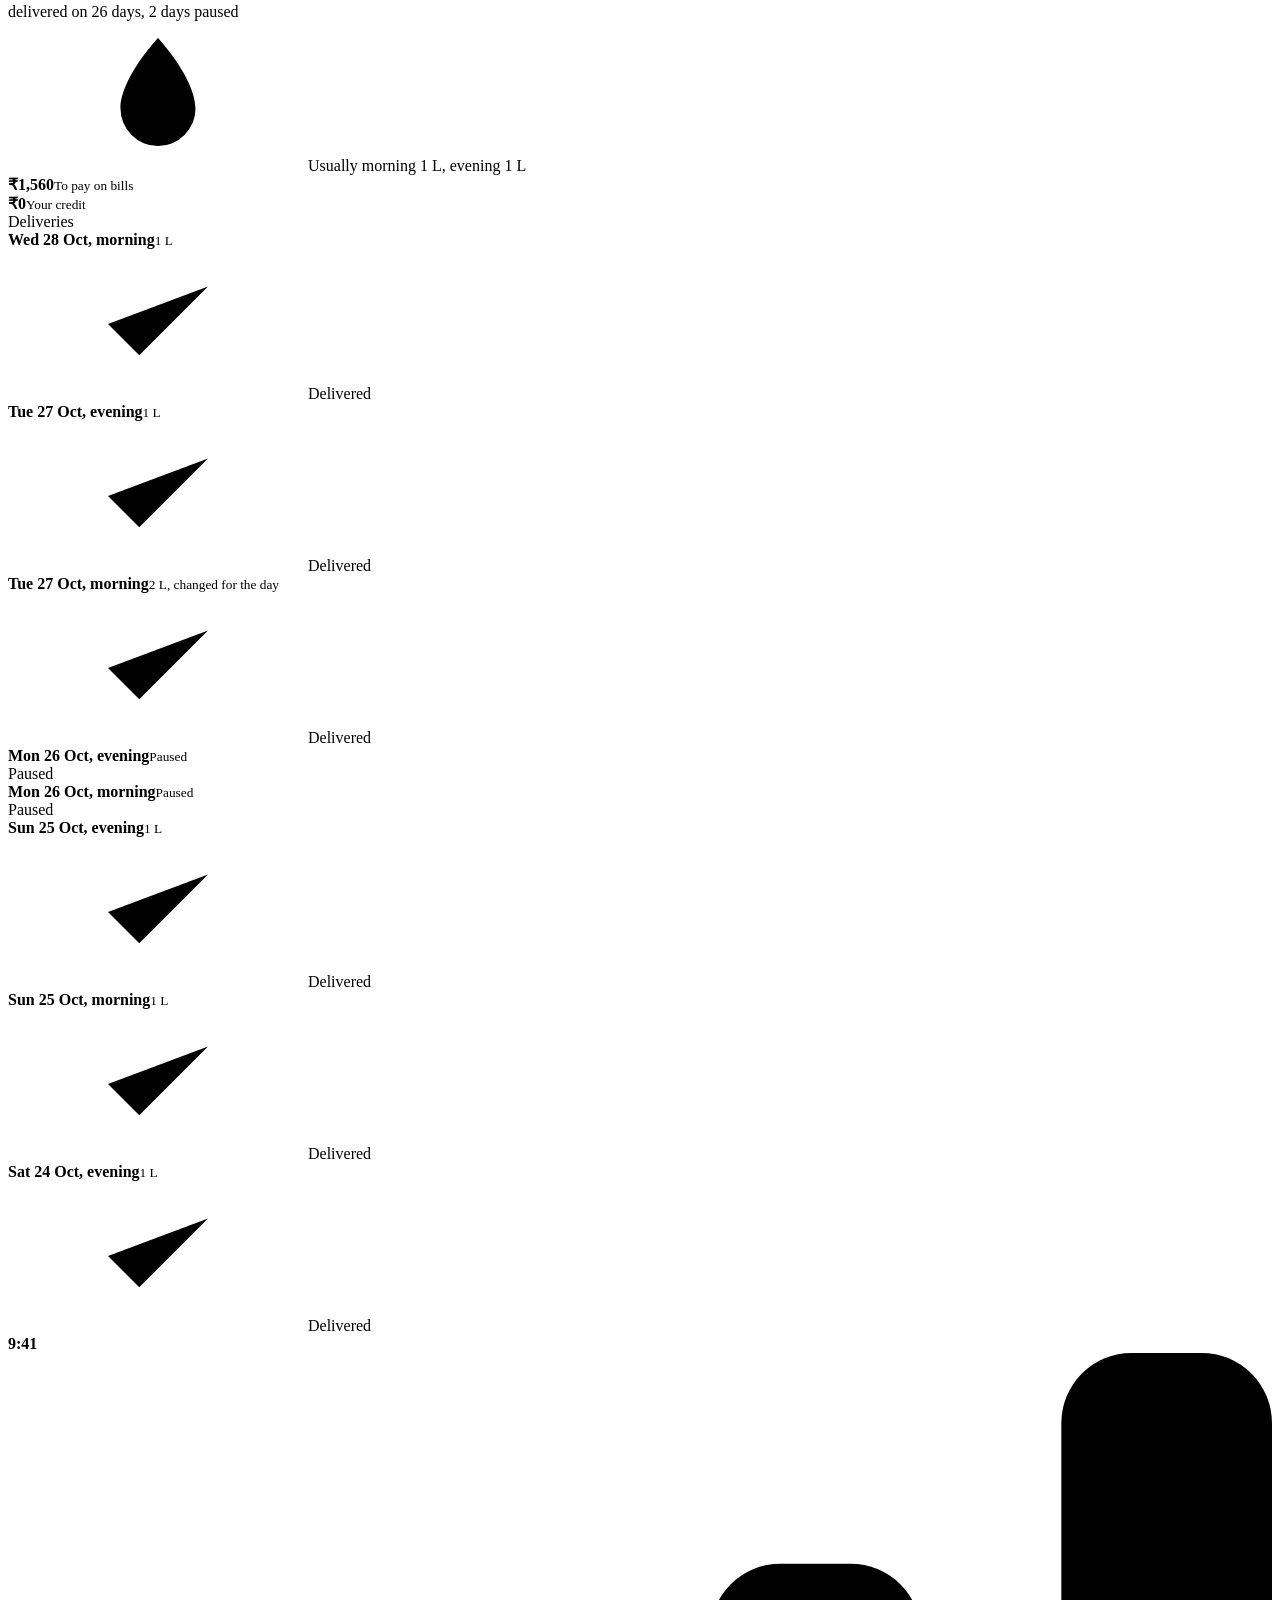
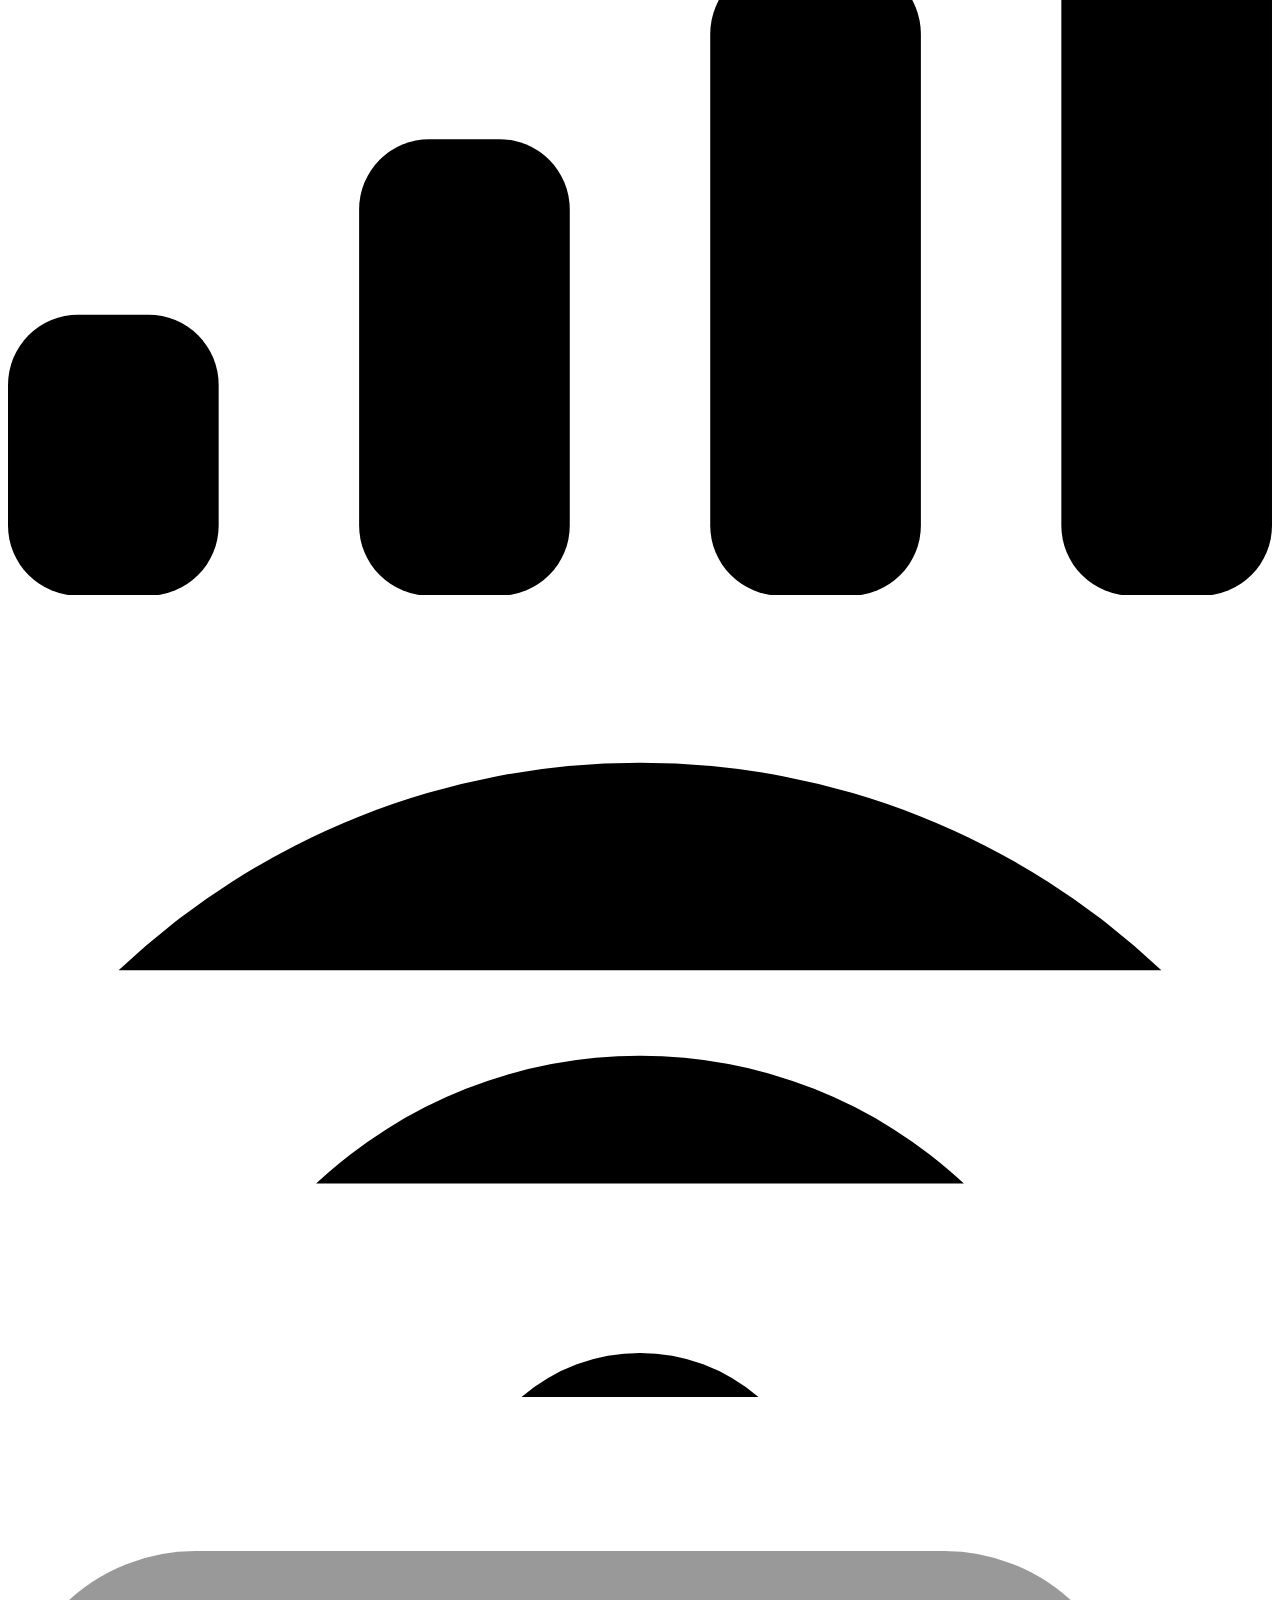
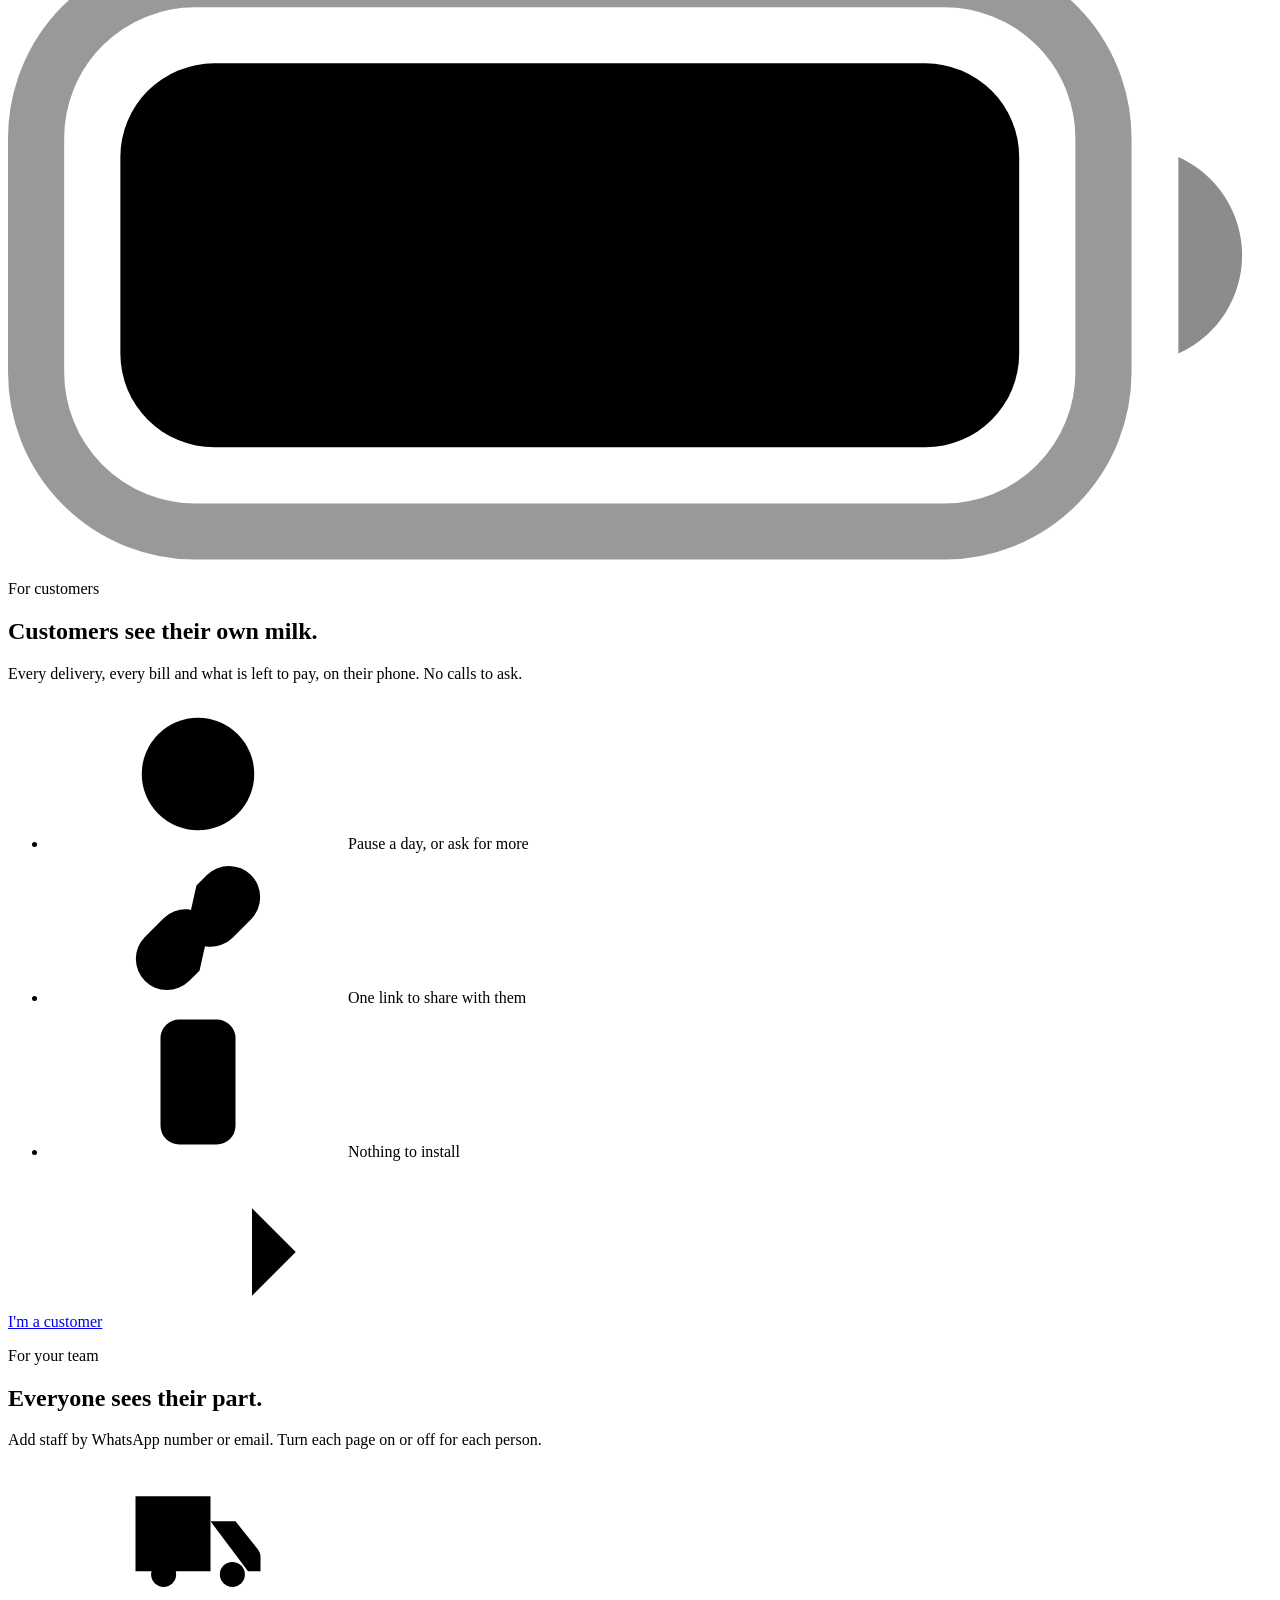
==== commit fb5bdef9: "Landing page: Google Play and App Store buttons, as on kureeapp.com The hero and the last call lead " ====
--- a/web/home.html
+++ b/web/home.html
@@ -55,6 +55,8 @@
 <symbol id="i-phone" viewBox="0 0 24 24"><rect x="6" y="2" width="12" height="20" rx="3"/><path d="M11 18h2"/></symbol>
 <symbol id="i-refresh" viewBox="0 0 24 24"><path d="M21 12a9 9 0 1 1-3-6.7L21 8"/><path d="M21 3v5h-5"/></symbol>
 <symbol id="i-swap" viewBox="0 0 24 24"><path d="m16 3 4 4-4 4"/><path d="M20 7H4"/><path d="m8 21-4-4 4-4"/><path d="M4 17h16"/></symbol>
+<symbol id="i-apple" viewBox="0 0 24 24"><path fill="currentColor" d="M18.71 19.5c-.83 1.24-1.71 2.45-3.05 2.47-1.34.03-1.77-.79-3.29-.79-1.53 0-2 .77-3.27.82-1.31.05-2.3-1.32-3.14-2.53C4.25 17 2.94 12.45 4.7 9.39c.87-1.52 2.43-2.48 4.12-2.51 1.28-.02 2.5.87 3.29.87.78 0 2.26-1.07 3.81-.91.65.03 2.47.26 3.64 1.98-.09.06-2.17 1.28-2.15 3.81.03 3.02 2.65 4.03 2.68 4.04-.03.07-.42 1.44-1.38 2.83M13 3.5c.73-.83 1.94-1.46 2.94-1.5.13 1.17-.34 2.35-1.04 3.19-.69.85-1.83 1.51-2.95 1.42-.15-1.15.41-2.35 1.05-3.11z"/></symbol>
+<symbol id="i-gplay" viewBox="0 0 24 24"><path fill="#00C3FF" d="M3.6 2.3c-.3.3-.5.8-.5 1.4v16.6c0 .6.2 1.1.5 1.4l9.3-9.7Z"/><path fill="#00E676" d="M16.1 8.6 5.2 2.4c-.6-.3-1.2-.4-1.6-.1l9.3 9.7Z"/><path fill="#FF3D44" d="M3.6 21.7c.4.3 1 .2 1.6-.1l10.9-6.2-3.2-3.4Z"/><path fill="#FFD500" d="m16.1 15.4 3.6-2c1-.6 1-1.5 0-2.1l-3.6-2.1-3.2 2.8Z"/></symbol>
 </defs></svg>
 
 <header class="nav" id="nav">
@@ -79,9 +81,15 @@
       <h1 id="hero-h" class="rise">Run your dairy from your phone.</h1>
       <p class="lead rise">Tick every drop on the round, pack the right bottles, and send bills that add up.</p>
       <div class="hero__get rise">
-        <a class="btn btn--sky" href="/app/">Start your farm<svg class="ic" aria-hidden="true"><use href="#i-arrow"/></svg></a>
-        <a class="btn btn--glass" href="/c">I'm a customer</a>
-      </div>
+      <div class="stores">
+        <a class="store" data-store="play" href="https://play.google.com/store/apps/details?id=co.skifi.dairee" target="_blank" rel="noopener" aria-label="Get it on Google Play"><svg aria-hidden="true"><use href="#i-gplay"/></svg><span class="store__txt"><small>GET IT ON</small><b>Google Play</b></span></a>
+        <a class="store" data-store="ios" href="#get" aria-label="Download on the App Store"><svg aria-hidden="true"><use href="#i-apple"/></svg><span class="store__txt"><small>Download on the</small><b>App Store</b></span></a>
+      </div>
+      </div>
+      <p class="hero__links rise">
+        <a class="hero__link" href="/app/">Open it in your browser<svg class="ic" aria-hidden="true"><use href="#i-arrow"/></svg></a>
+        <a class="hero__link" href="/c">I'm a customer<svg class="ic" aria-hidden="true"><use href="#i-arrow"/></svg></a>
+      </p>
       <p class="hero__facts rise">
         <span><svg class="ic" aria-hidden="true"><use href="#i-phone"/></svg>Any phone or computer</span>
         <span><svg class="ic" aria-hidden="true"><use href="#i-cloudoff"/></svg>Ticks keep with no signal</span>
@@ -390,11 +398,15 @@
       <span class="d3 d3--cdrop" aria-hidden="true"><img src="/assets/3d/drop.webp" alt="" width="279" height="301" loading="lazy" decoding="async"></span>
       <img class="cta__icon" src="/assets/brand/touch-180.png" alt="" width="88" height="88" loading="lazy">
       <h2>Your dairy, sorted.</h2>
-      <p>Sign in, name your farm, and add your first customers.</p>
-      <div class="cta__btns">
-        <a class="btn btn--sky" href="/app/">Start your farm<svg class="ic" aria-hidden="true"><use href="#i-arrow"/></svg></a>
-        <a class="btn btn--glass" href="/c">I'm a customer</a>
-      </div>
+      <p>Get Dairee on your phone, name your farm, and add your first customers.</p>
+      <div class="stores">
+        <a class="store" data-store="play" href="https://play.google.com/store/apps/details?id=co.skifi.dairee" target="_blank" rel="noopener" aria-label="Get it on Google Play"><svg aria-hidden="true"><use href="#i-gplay"/></svg><span class="store__txt"><small>GET IT ON</small><b>Google Play</b></span></a>
+        <a class="store" data-store="ios" href="#get" aria-label="Download on the App Store"><svg aria-hidden="true"><use href="#i-apple"/></svg><span class="store__txt"><small>Download on the</small><b>App Store</b></span></a>
+      </div>
+      <p class="cta__links">
+        <a class="cta__link" href="/app/">Open it in your browser<svg class="ic" aria-hidden="true"><use href="#i-arrow"/></svg></a>
+        <a class="cta__link" href="/c">I'm a customer<svg class="ic" aria-hidden="true"><use href="#i-arrow"/></svg></a>
+      </p>
     </div>
   </div>
 </section>
@@ -403,7 +415,7 @@
 <div class="getbar" id="getbar" aria-hidden="true">
   <img src="/assets/brand/icon-64.png" alt="" width="40" height="40">
   <p><b>Dairee</b><span>The dairy farm app</span></p>
-  <a class="btn btn--sky btn--sm" href="/app/" tabindex="-1">Open Dairee</a>
+  <a class="btn btn--sky btn--sm" href="#get" tabindex="-1">Get the app</a>
 </div>
 
 <footer class="foot">
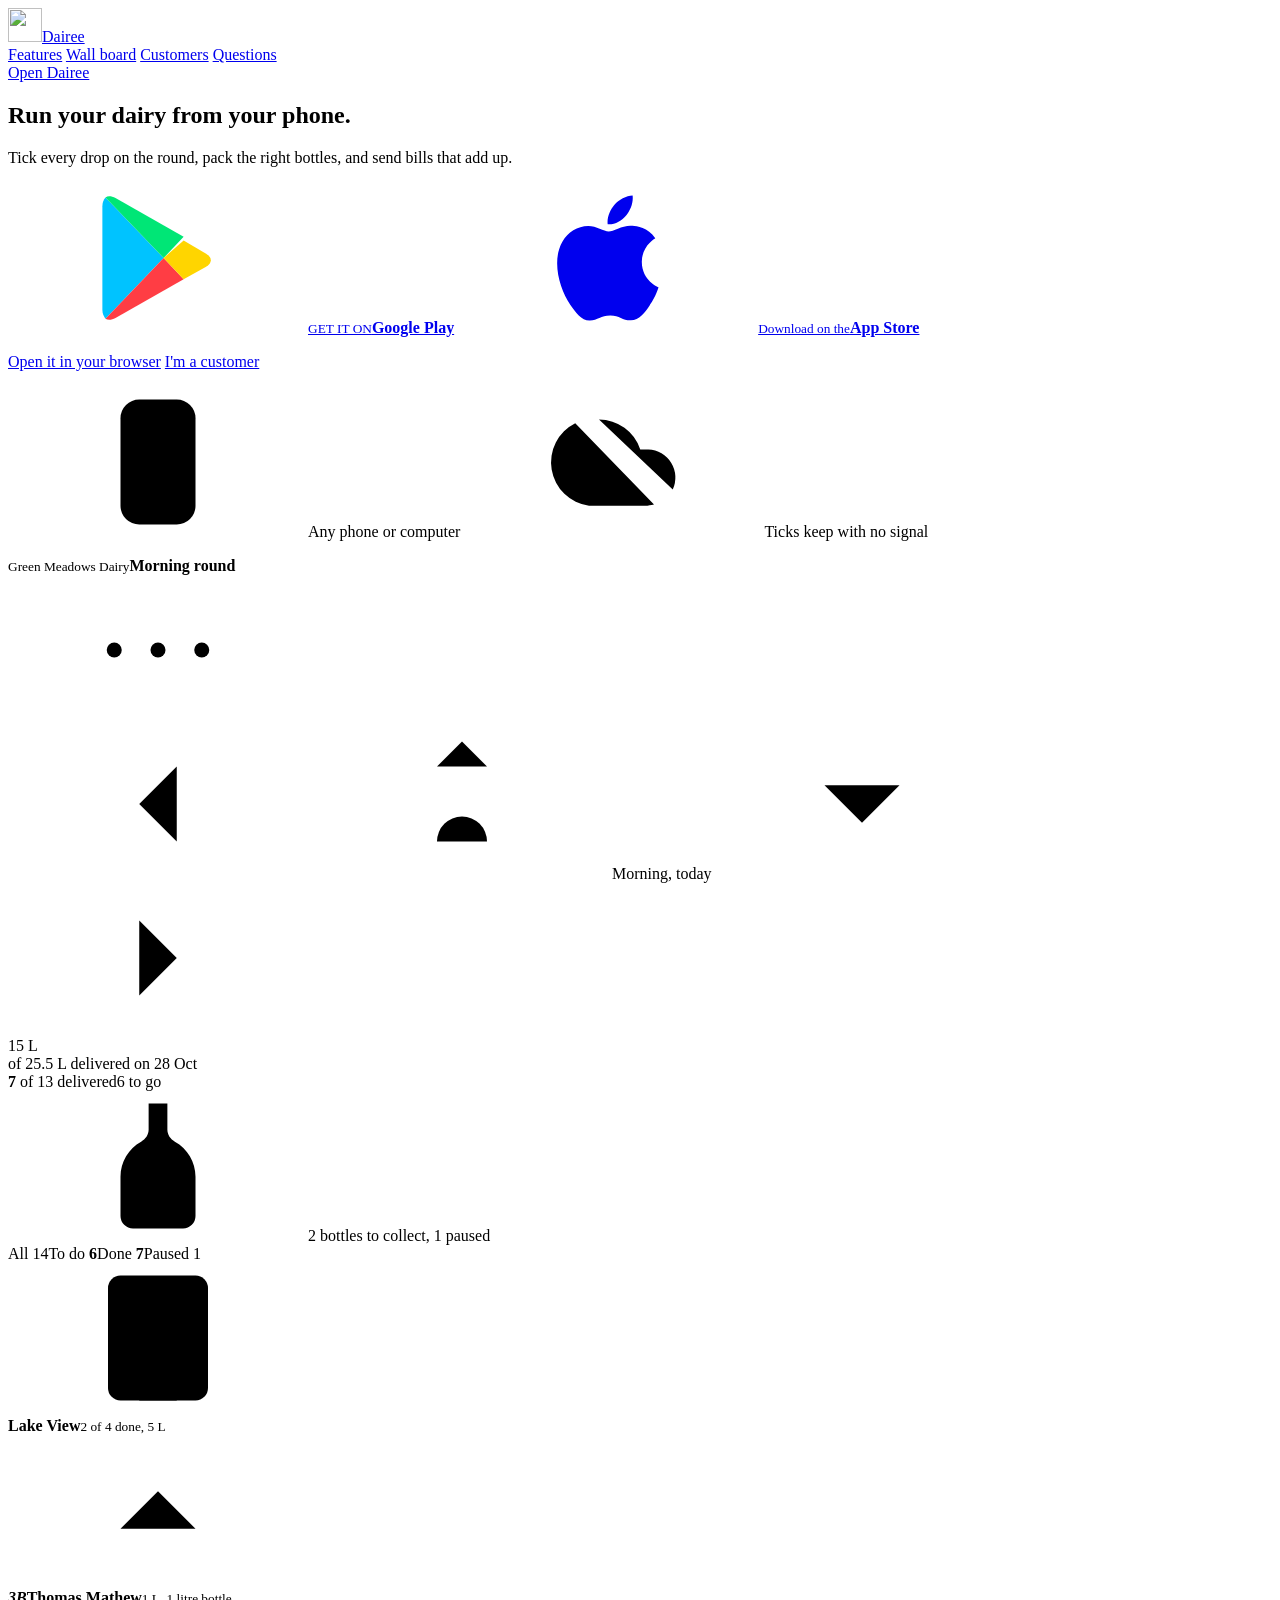
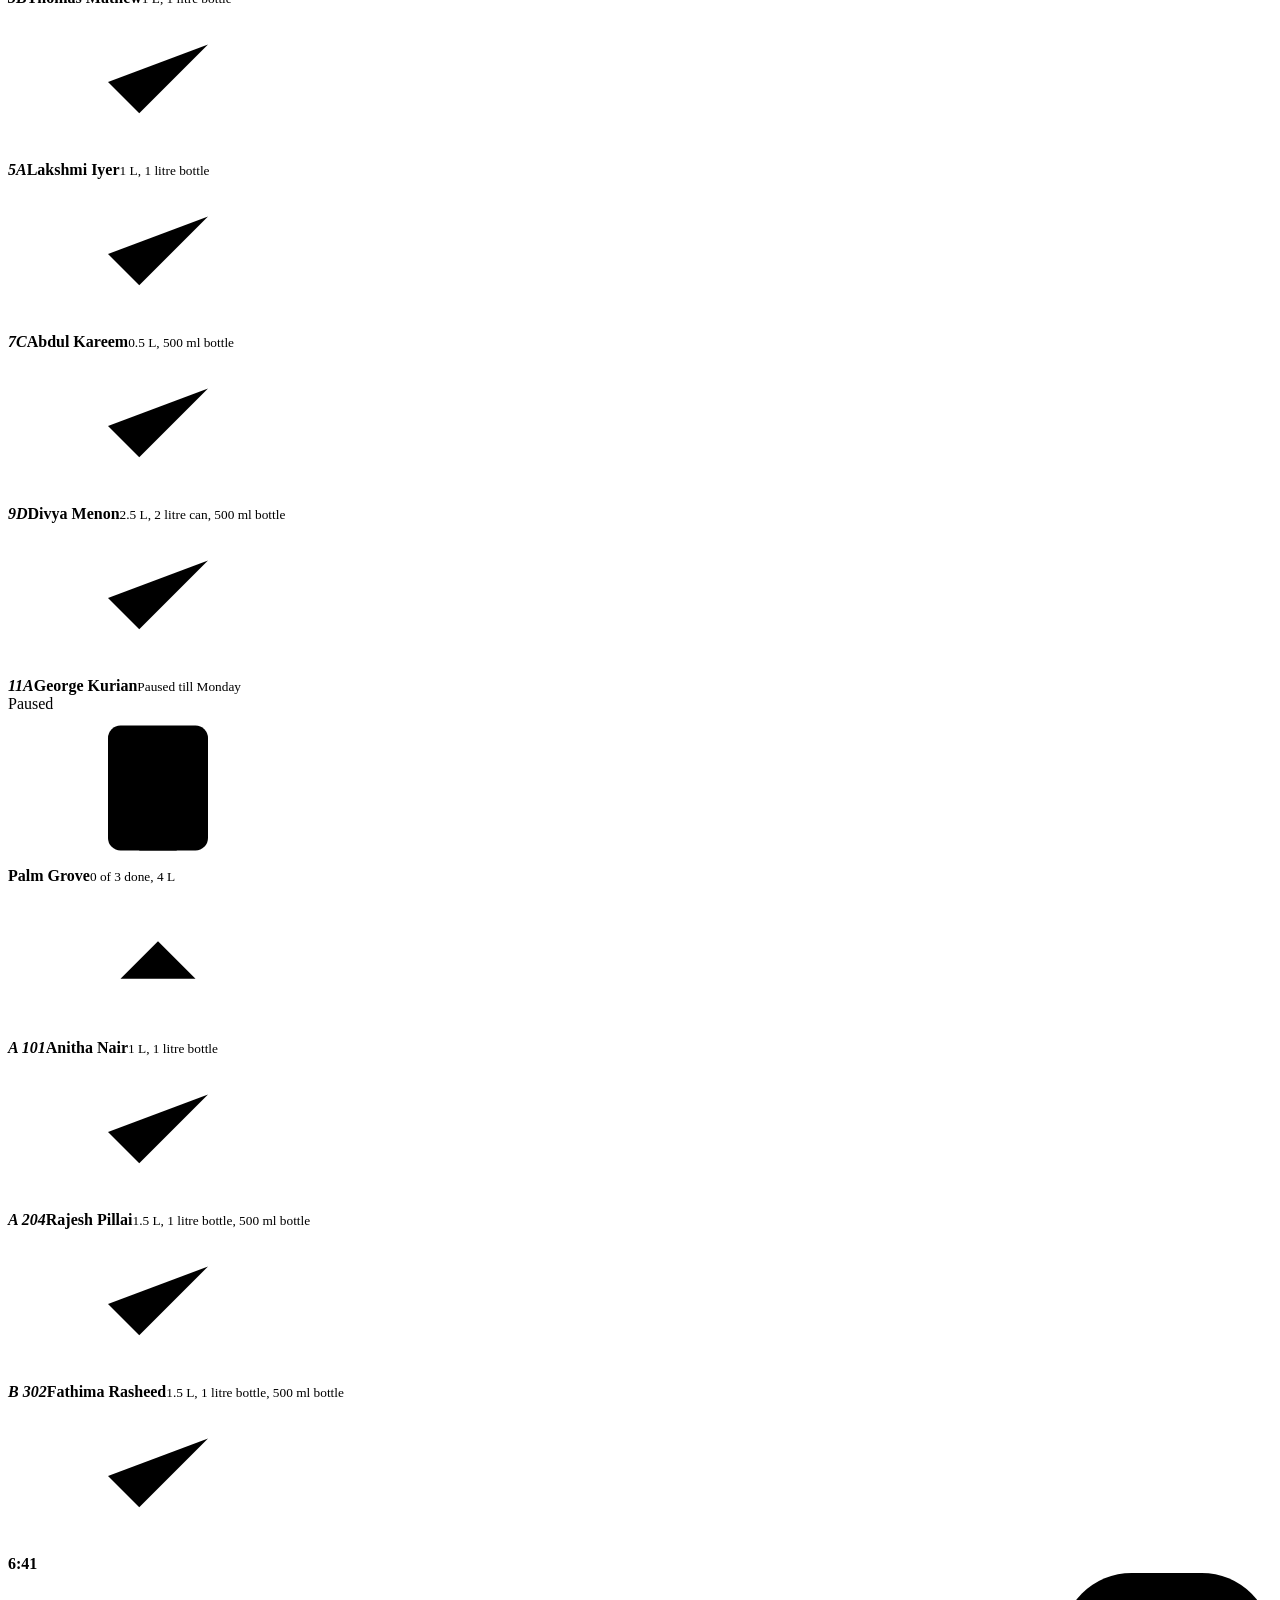
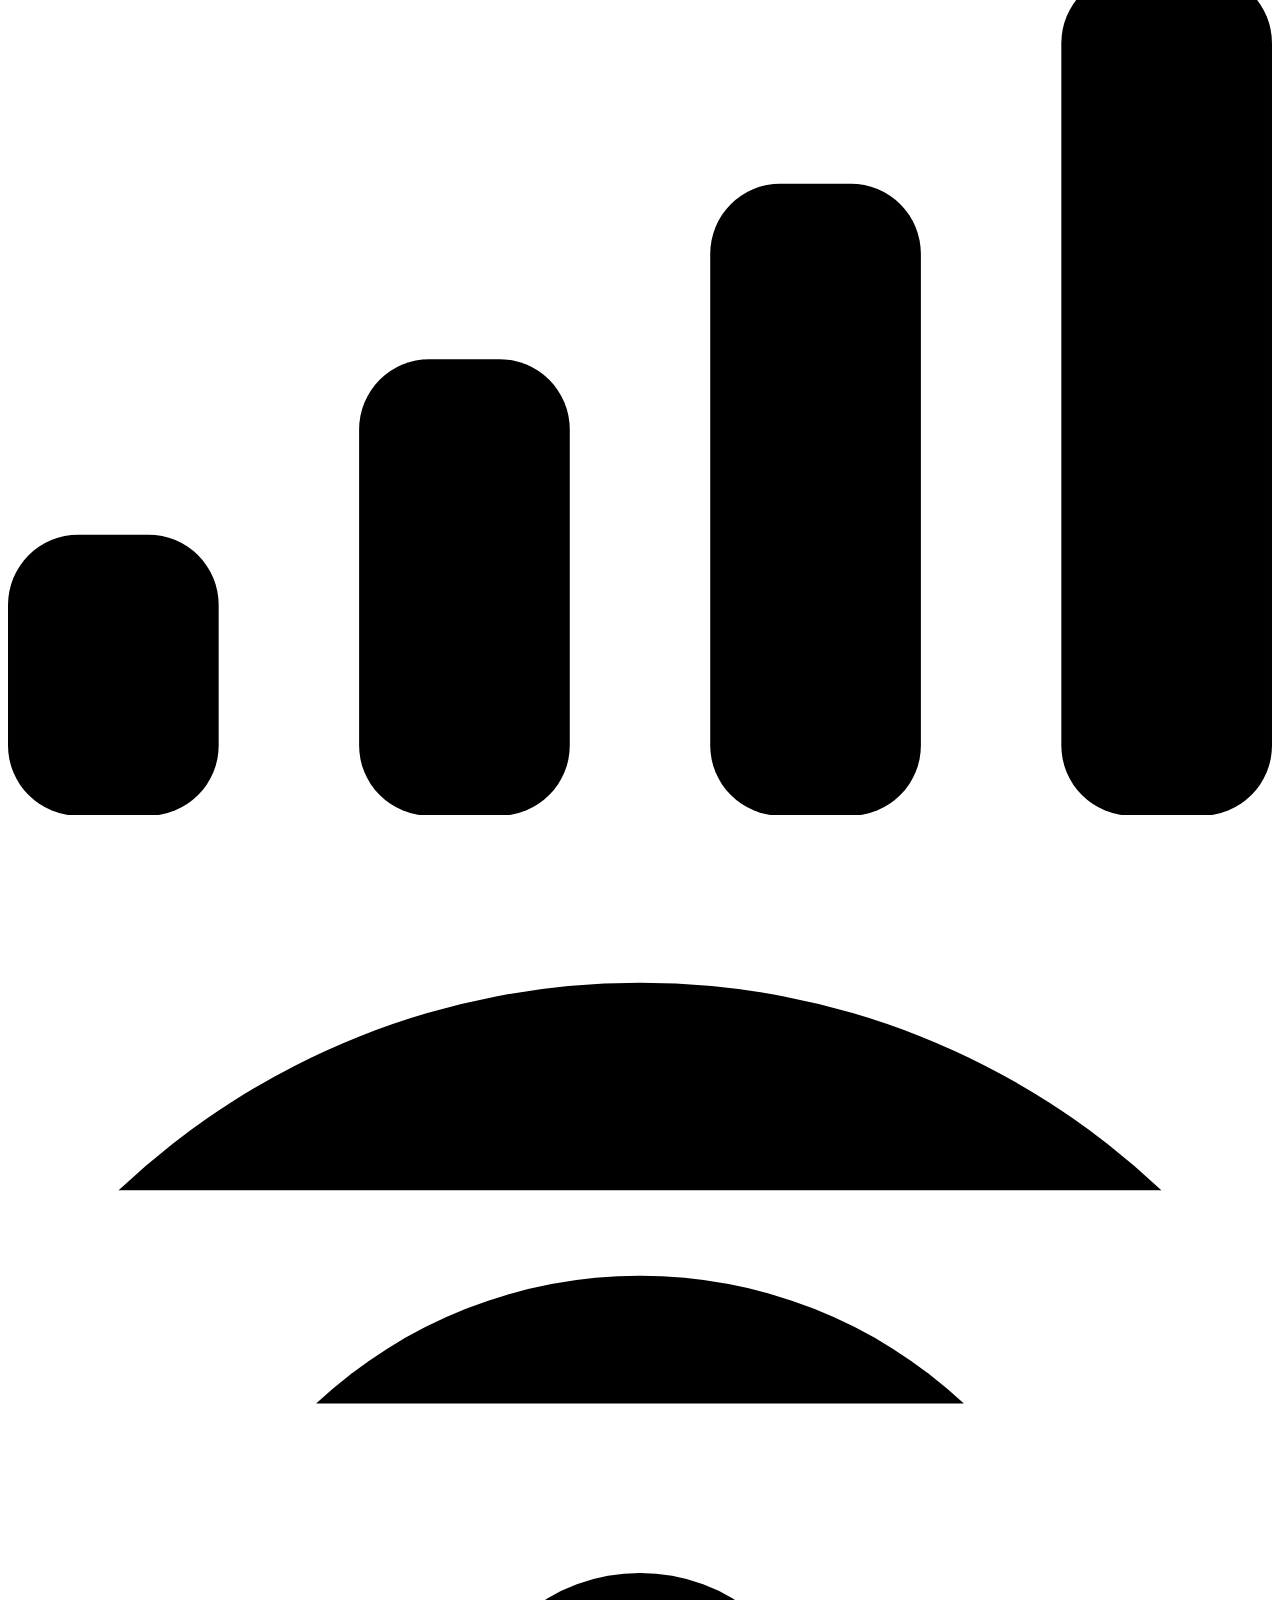
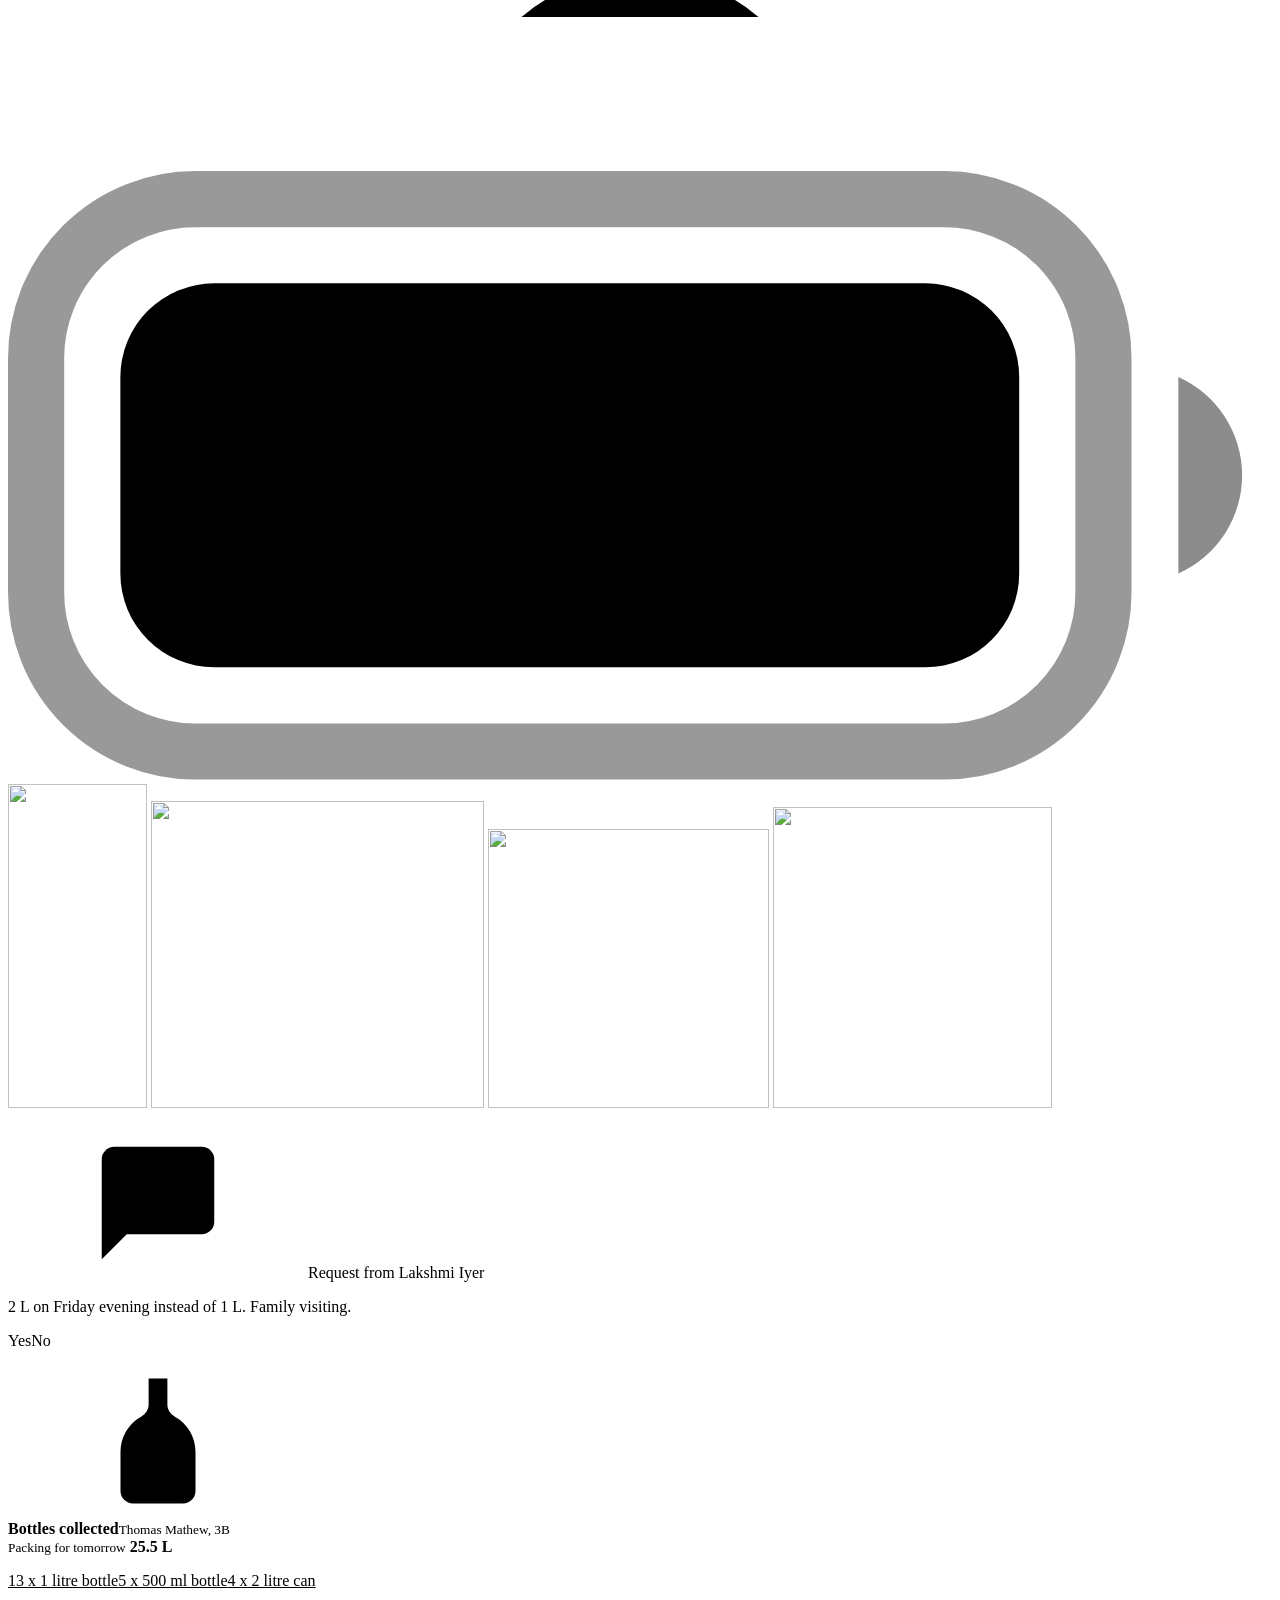
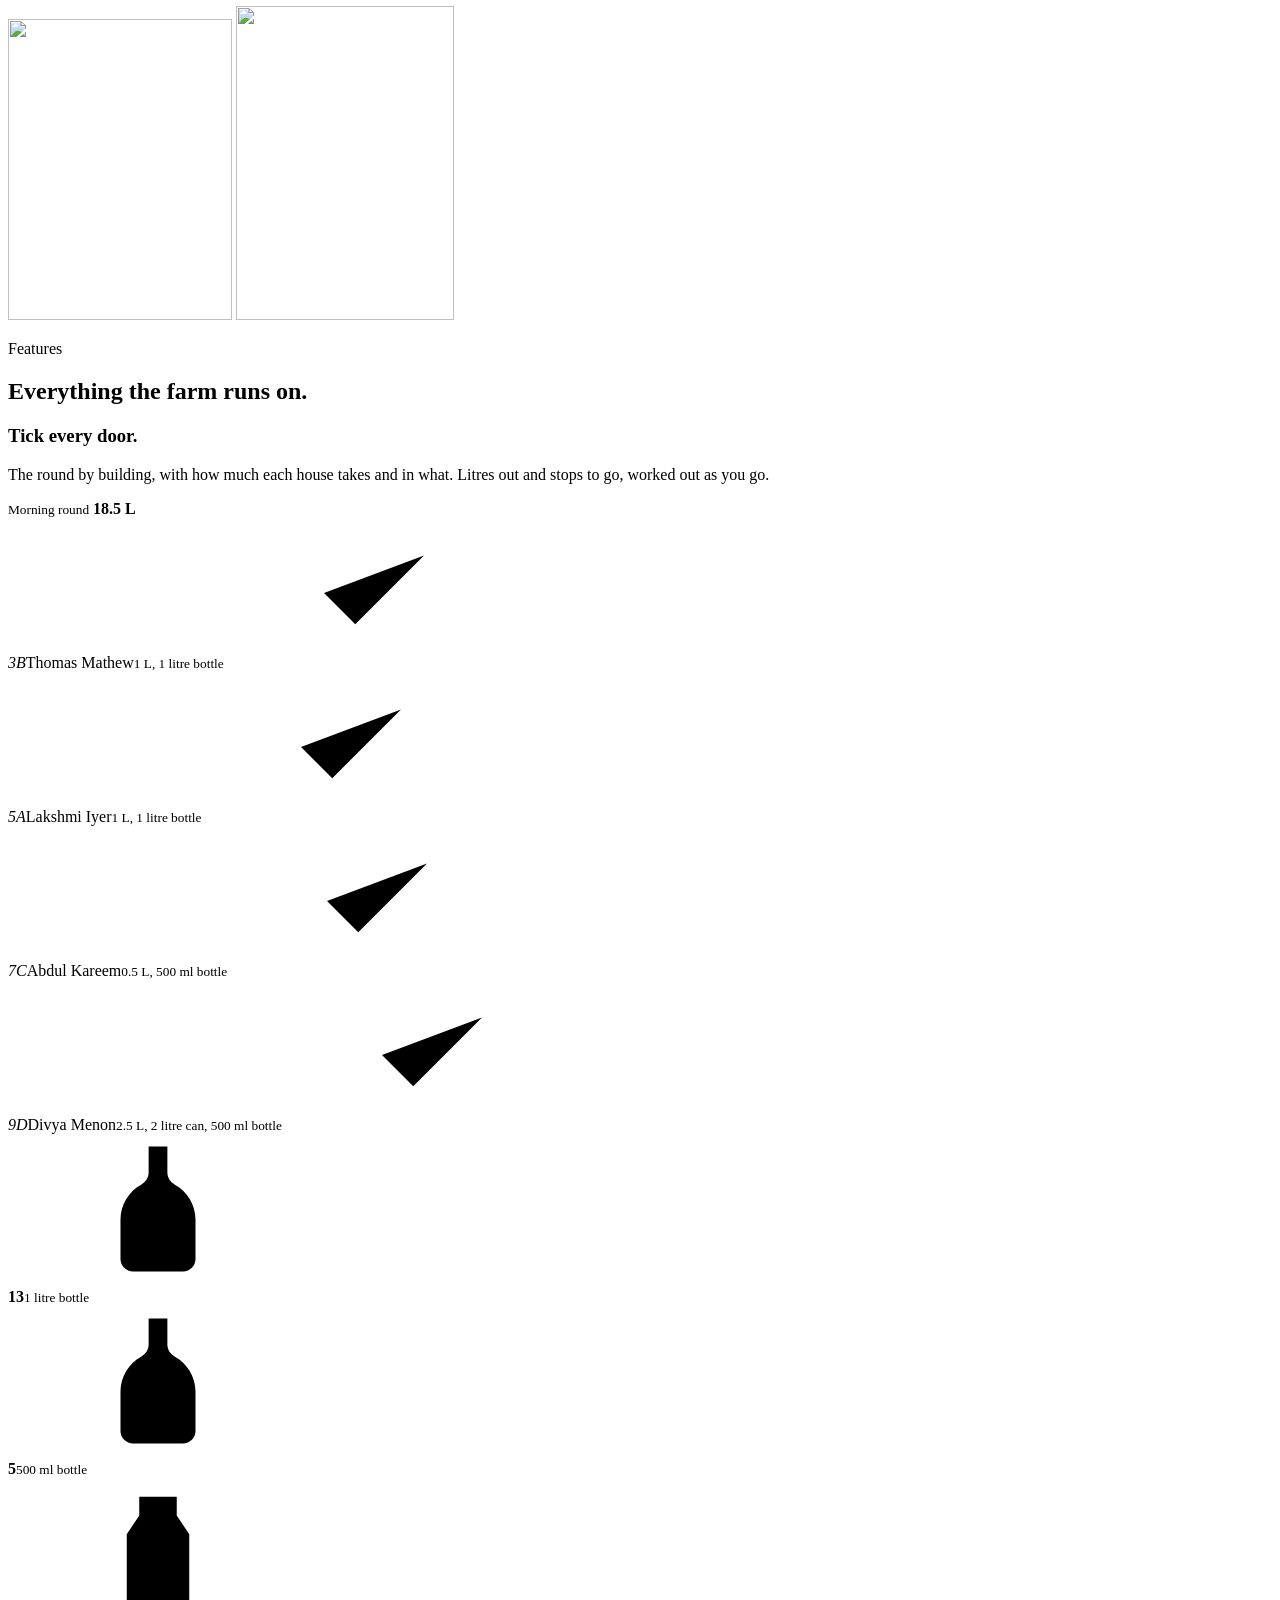
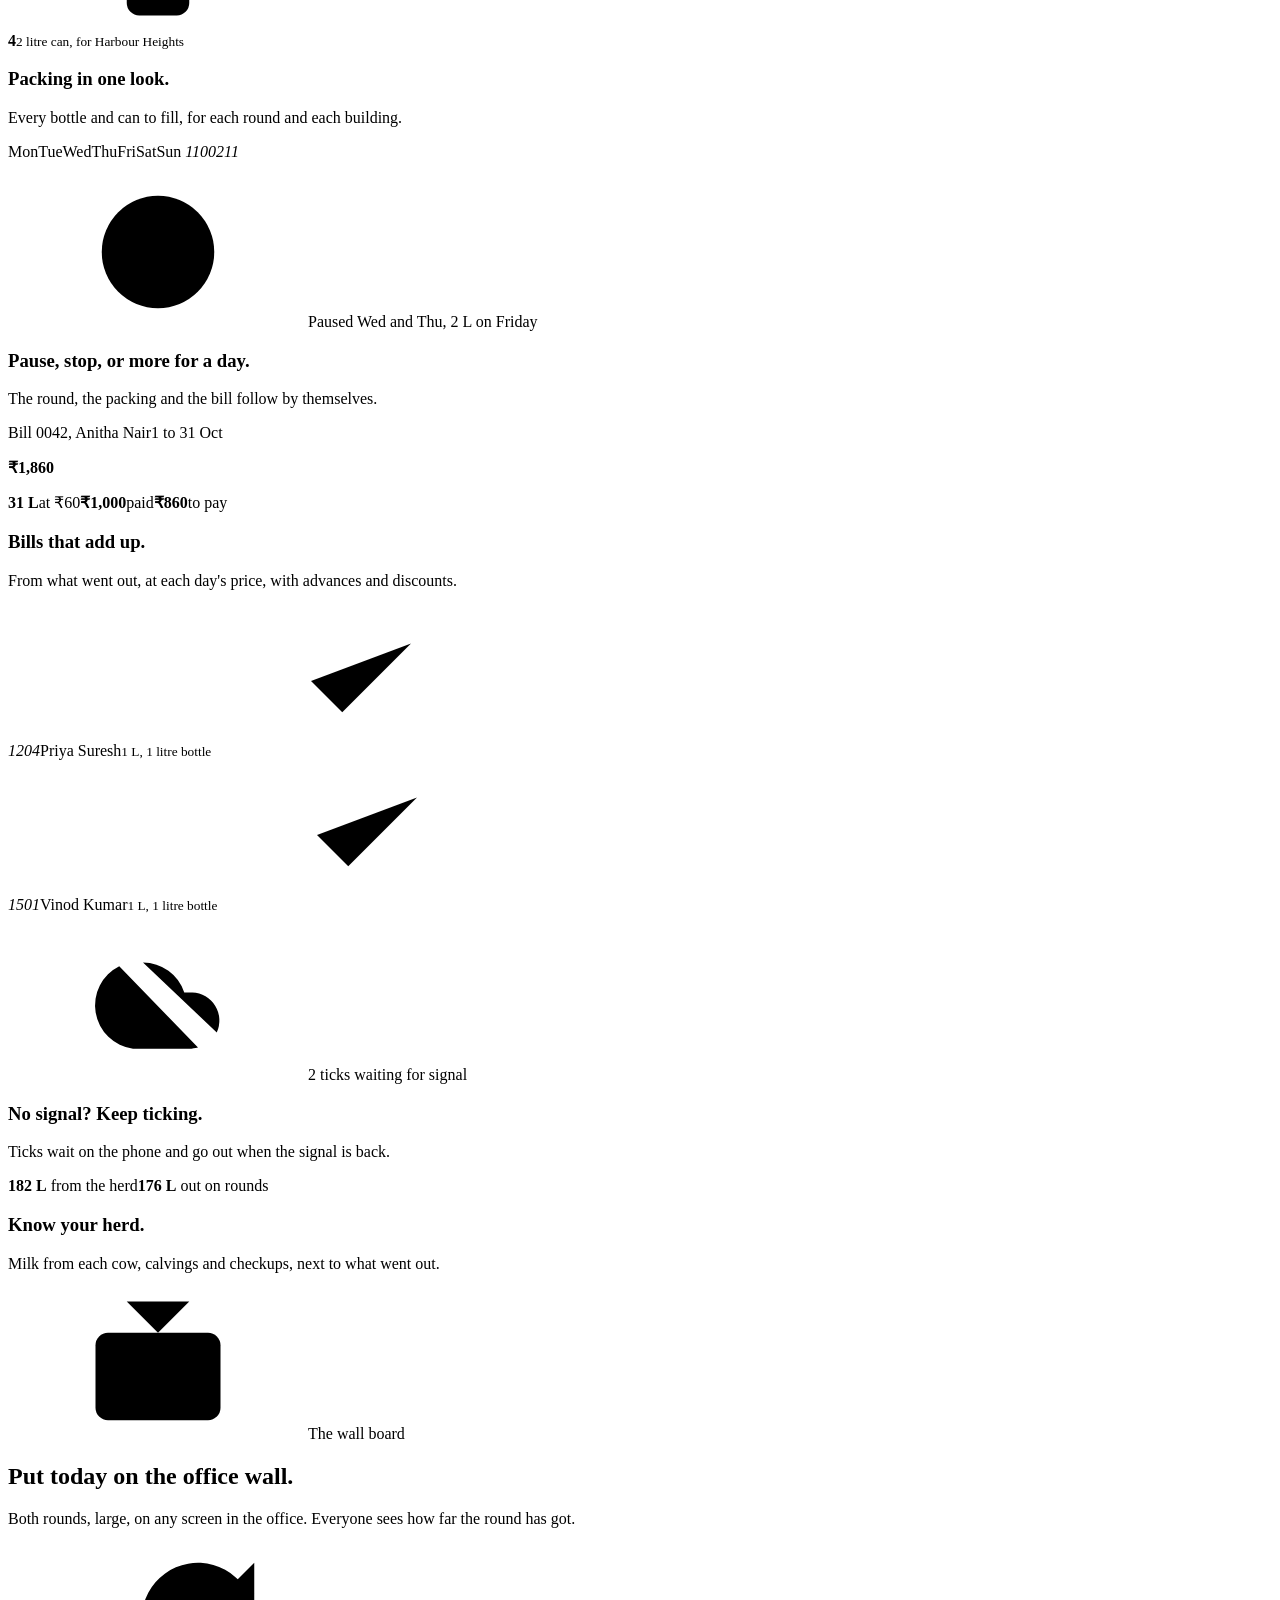
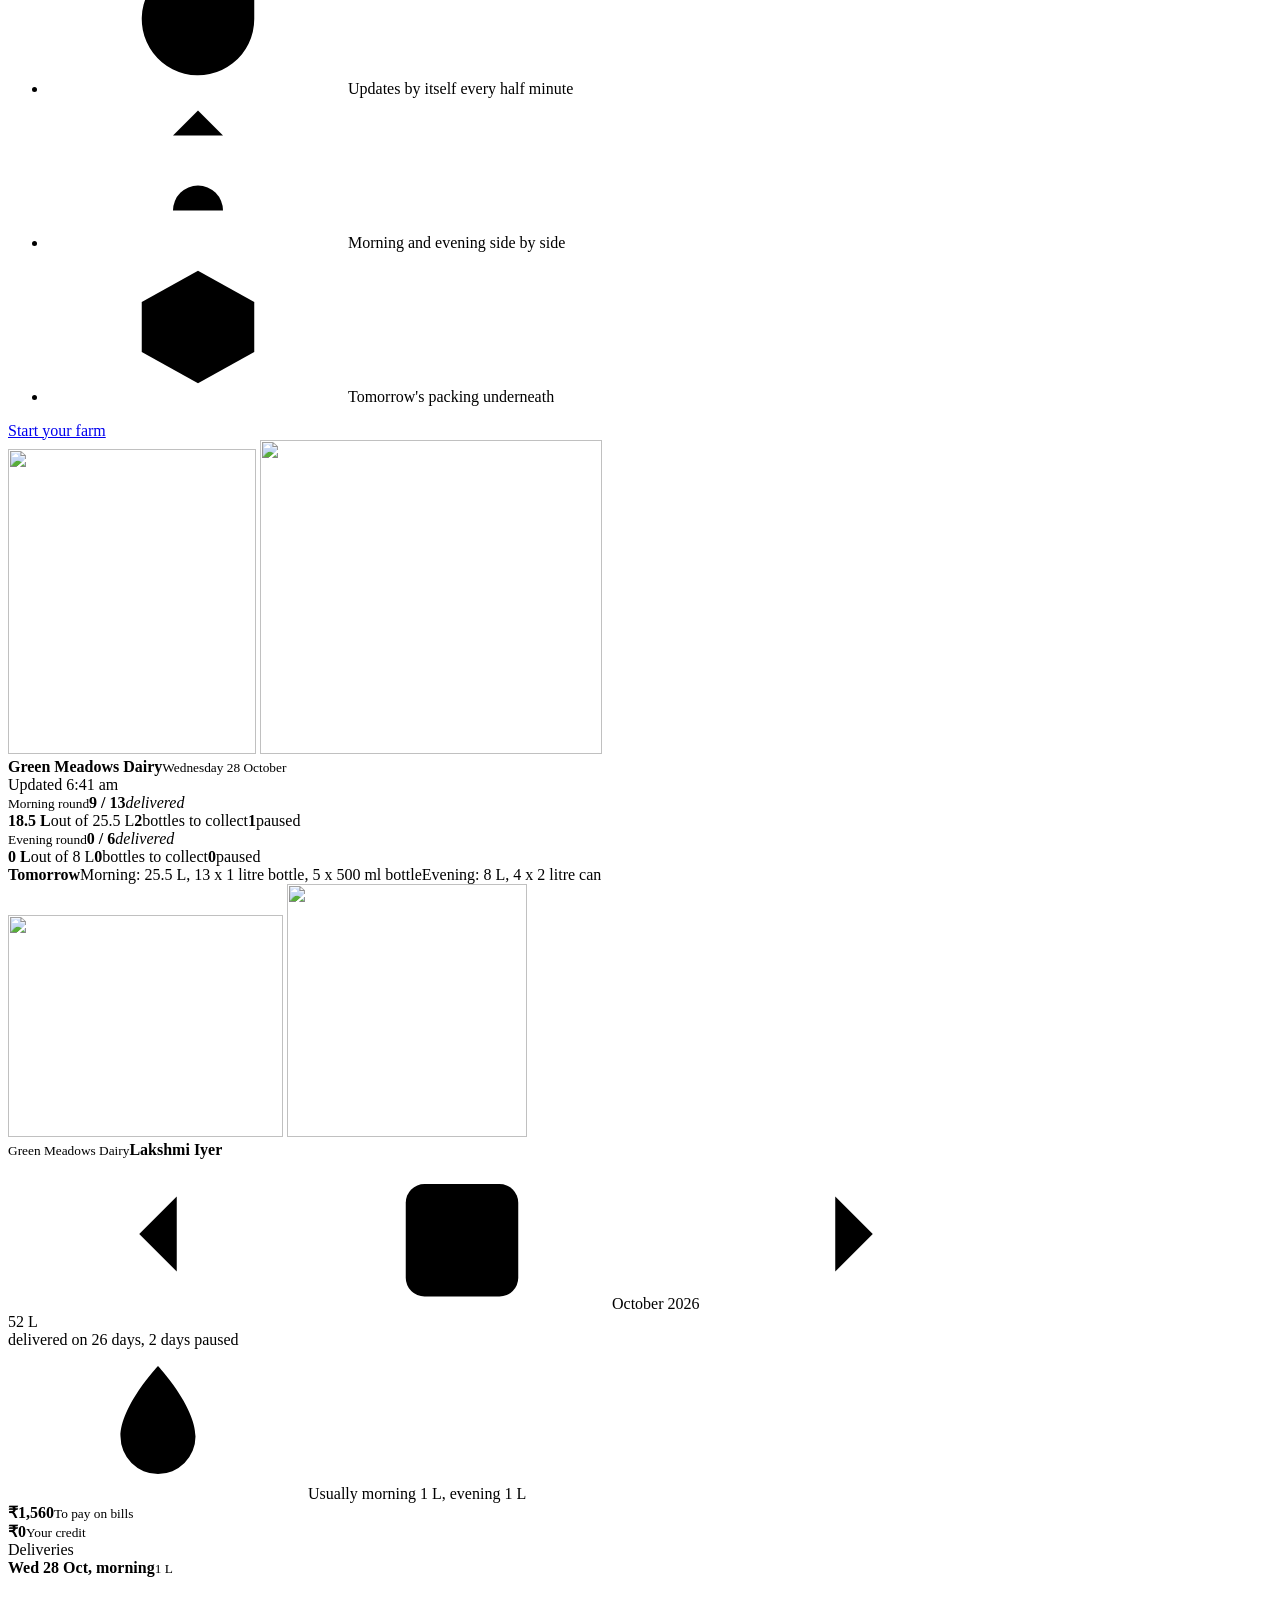
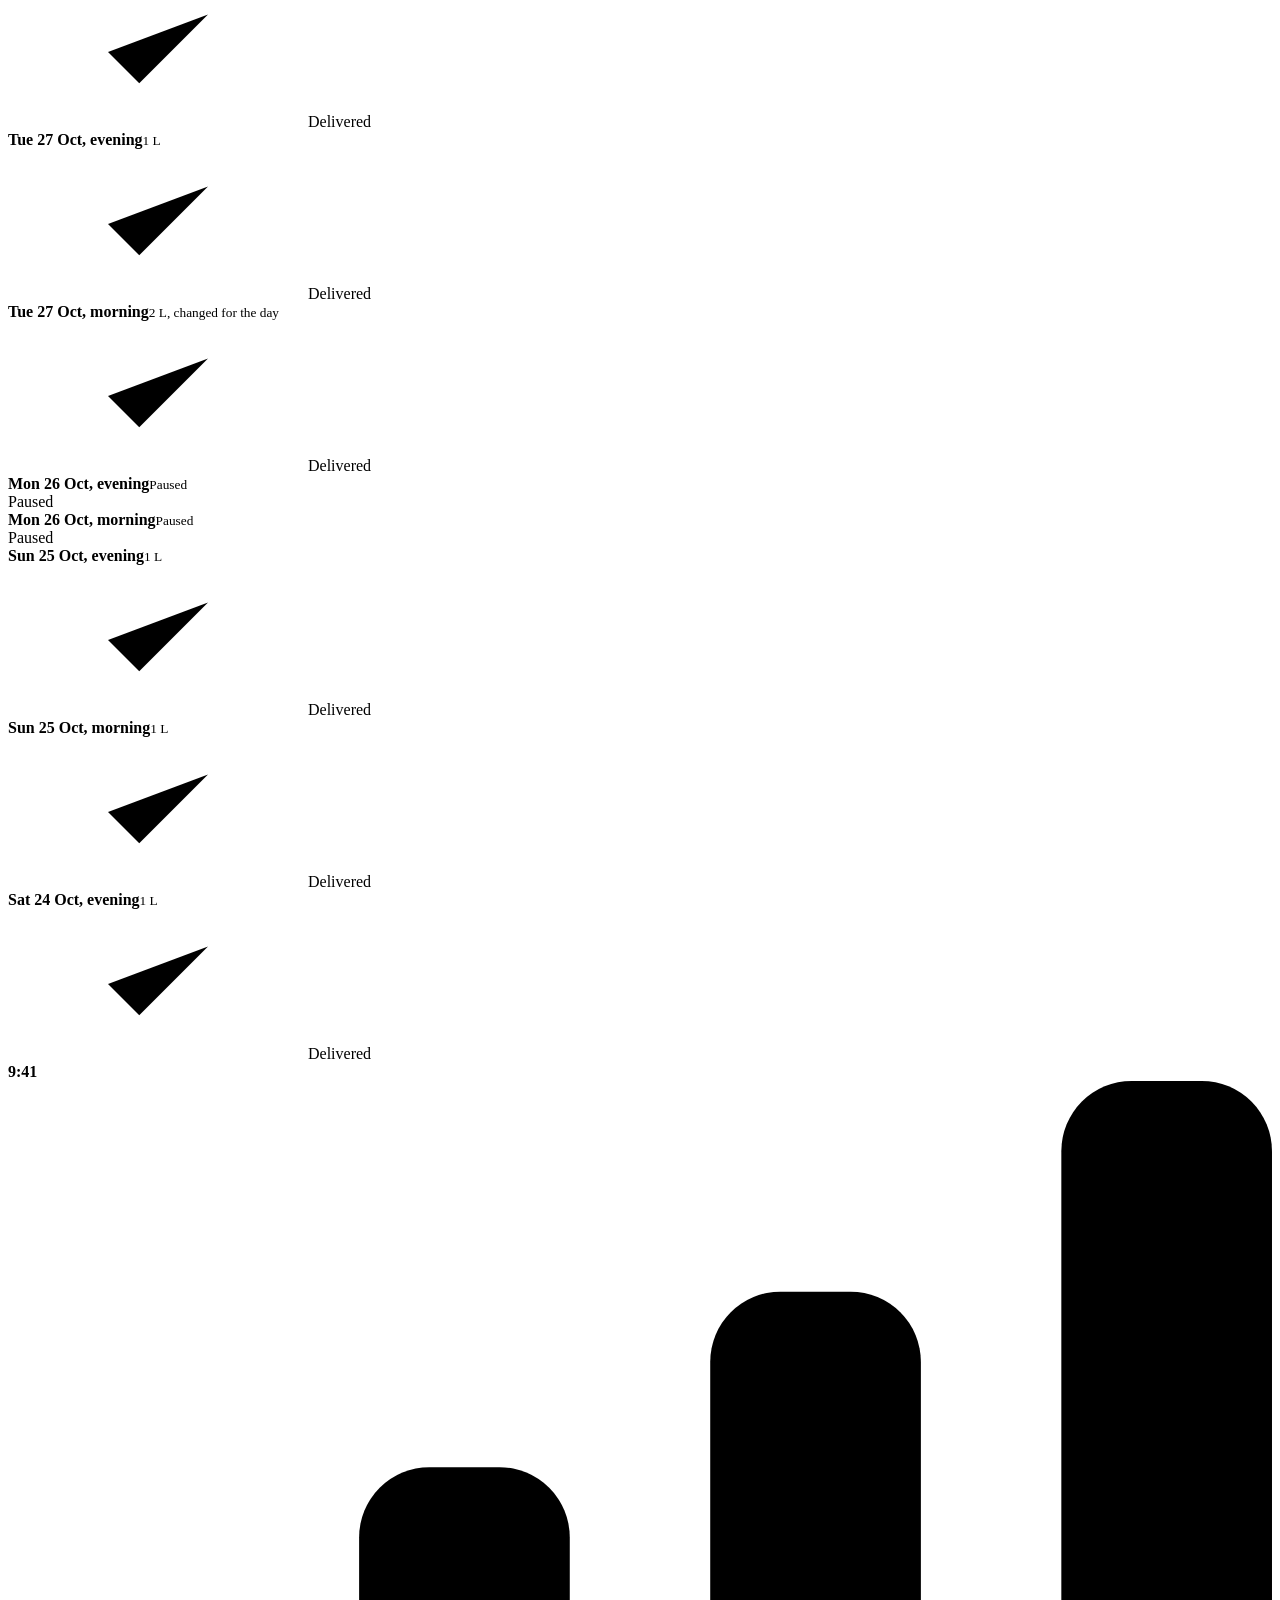
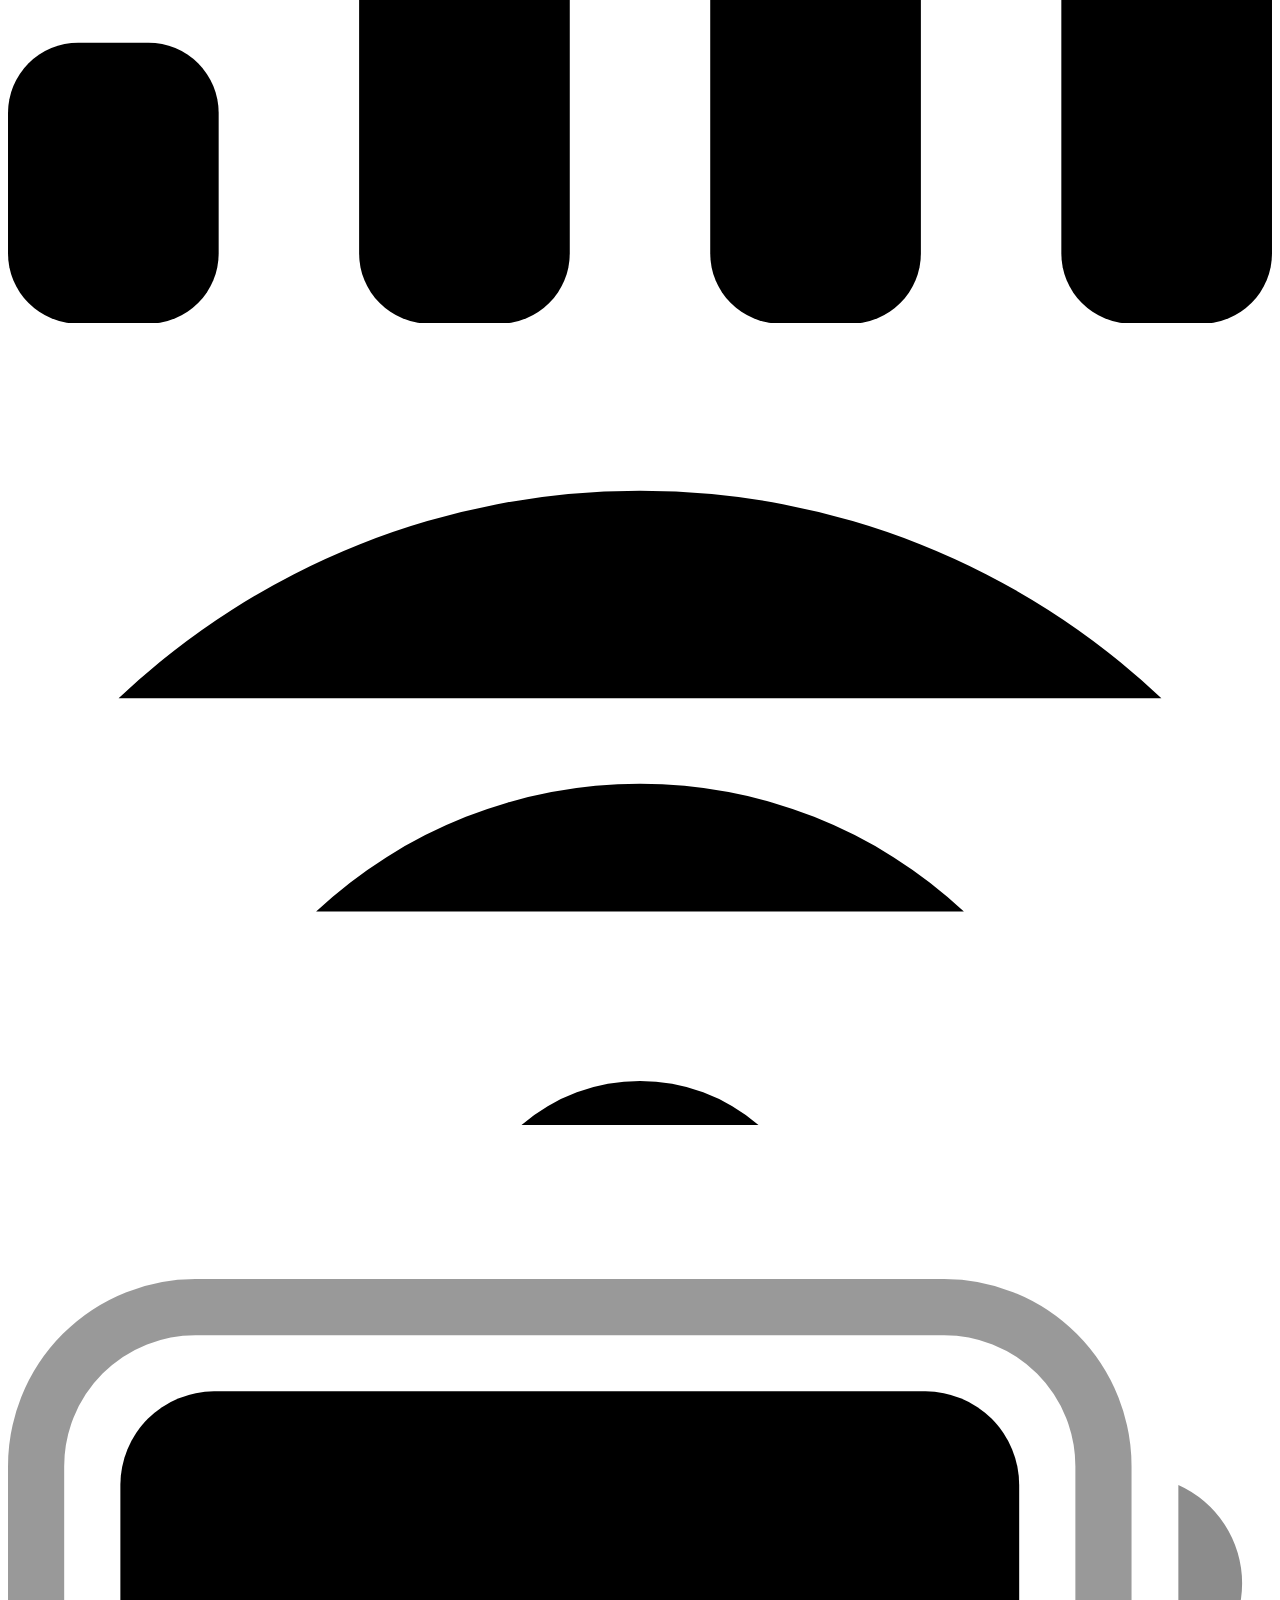
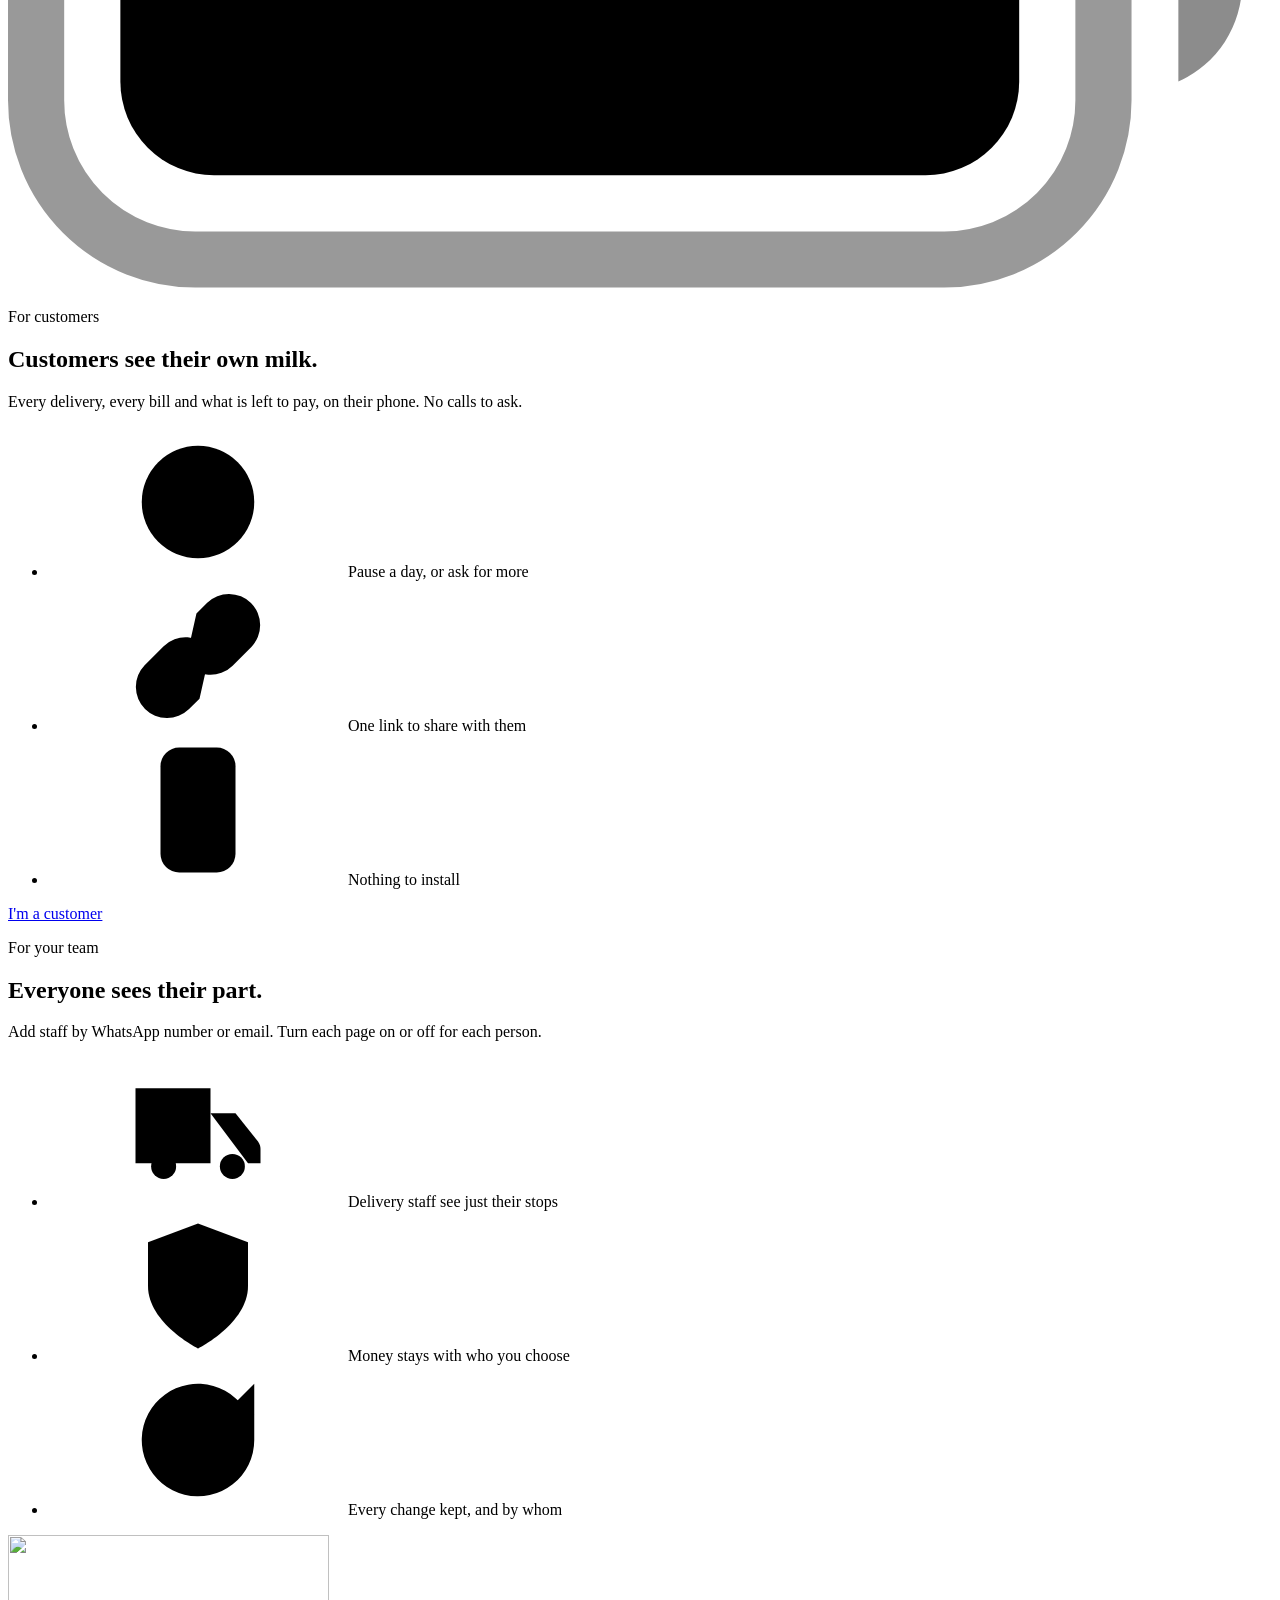
==== commit a2998eb5: "Landing page: no arrow icons on the buttons and links Co-Authored-By: Claude Opus 5.5 <noreply@anthr" ====
--- a/web/home.html
+++ b/web/home.html
@@ -32,7 +32,6 @@
 <symbol id="i-next" viewBox="0 0 24 24"><path d="m9 18 6-6-6-6"/></symbol>
 <symbol id="i-down" viewBox="0 0 24 24"><path d="m6 9 6 6 6-6"/></symbol>
 <symbol id="i-up" viewBox="0 0 24 24"><path d="m18 15-6-6-6 6"/></symbol>
-<symbol id="i-arrow" viewBox="0 0 24 24"><path d="M5 12h14"/><path d="m12 5 7 7-7 7"/></symbol>
 <symbol id="i-sunrise" viewBox="0 0 24 24"><path d="M12 2v6"/><path d="m4.9 10.9 1.4 1.4"/><path d="M2 18h2"/><path d="M20 18h2"/><path d="m17.7 12.3 1.4-1.4"/><path d="M22 22H2"/><path d="m8 6 4-4 4 4"/><path d="M16 18a4 4 0 0 0-8 0"/></symbol>
 <symbol id="i-bottle" viewBox="0 0 24 24"><path d="M10 2h4"/><path d="M10.5 2v4.2c0 .8-.5 1.5-1.2 1.9C7.3 9.2 6 11.3 6 13.7V20a2 2 0 0 0 2 2h8a2 2 0 0 0 2-2v-6.3c0-2.4-1.3-4.5-3.3-5.6-.7-.4-1.2-1.1-1.2-1.9V2"/><path d="M9 15h6"/></symbol>
 <symbol id="i-can" viewBox="0 0 24 24"><path d="M8 3h8"/><path d="M9 3v3l-2 3v11a2 2 0 0 0 2 2h6a2 2 0 0 0 2-2V9l-2-3V3"/><path d="M7 13h10"/></symbol>
@@ -87,8 +86,8 @@
       </div>
       </div>
       <p class="hero__links rise">
-        <a class="hero__link" href="/app/">Open it in your browser<svg class="ic" aria-hidden="true"><use href="#i-arrow"/></svg></a>
-        <a class="hero__link" href="/c">I'm a customer<svg class="ic" aria-hidden="true"><use href="#i-arrow"/></svg></a>
+        <a class="hero__link" href="/app/">Open it in your browser</a>
+        <a class="hero__link" href="/c">I'm a customer</a>
       </p>
       <p class="hero__facts rise">
         <span><svg class="ic" aria-hidden="true"><use href="#i-phone"/></svg>Any phone or computer</span>
@@ -263,7 +262,7 @@
         <li><i><svg class="ic" aria-hidden="true"><use href="#i-sunrise"/></svg></i>Morning and evening side by side</li>
         <li><i><svg class="ic" aria-hidden="true"><use href="#i-box"/></svg></i>Tomorrow's packing underneath</li>
       </ul>
-      <div class="wall__ctl"><a class="btn btn--sky" href="/app/">Start your farm<svg class="ic" aria-hidden="true"><use href="#i-arrow"/></svg></a></div>
+      <div class="wall__ctl"><a class="btn btn--sky" href="/app/">Start your farm</a></div>
     </div>
     <div class="tv reveal" aria-hidden="true">
       <span class="d3 d3--wclock" aria-hidden="true"><img src="/assets/3d/clock.webp" alt="" width="248" height="305" loading="lazy" decoding="async"></span>
@@ -335,7 +334,7 @@
         <li><i><svg class="ic" aria-hidden="true"><use href="#i-link"/></svg></i>One link to share with them</li>
         <li><i><svg class="ic" aria-hidden="true"><use href="#i-phone"/></svg></i>Nothing to install</li>
       </ul>
-      <div class="split__cta"><a class="btn btn--ink" href="/c">I'm a customer<svg class="ic" aria-hidden="true"><use href="#i-arrow"/></svg></a></div>
+      <div class="split__cta"><a class="btn btn--ink" href="/c">I'm a customer</a></div>
     </div>
   </div>
 </section>
@@ -404,8 +403,8 @@
         <a class="store" data-store="ios" href="#get" aria-label="Download on the App Store"><svg aria-hidden="true"><use href="#i-apple"/></svg><span class="store__txt"><small>Download on the</small><b>App Store</b></span></a>
       </div>
       <p class="cta__links">
-        <a class="cta__link" href="/app/">Open it in your browser<svg class="ic" aria-hidden="true"><use href="#i-arrow"/></svg></a>
-        <a class="cta__link" href="/c">I'm a customer<svg class="ic" aria-hidden="true"><use href="#i-arrow"/></svg></a>
+        <a class="cta__link" href="/app/">Open it in your browser</a>
+        <a class="cta__link" href="/c">I'm a customer</a>
       </p>
     </div>
   </div>
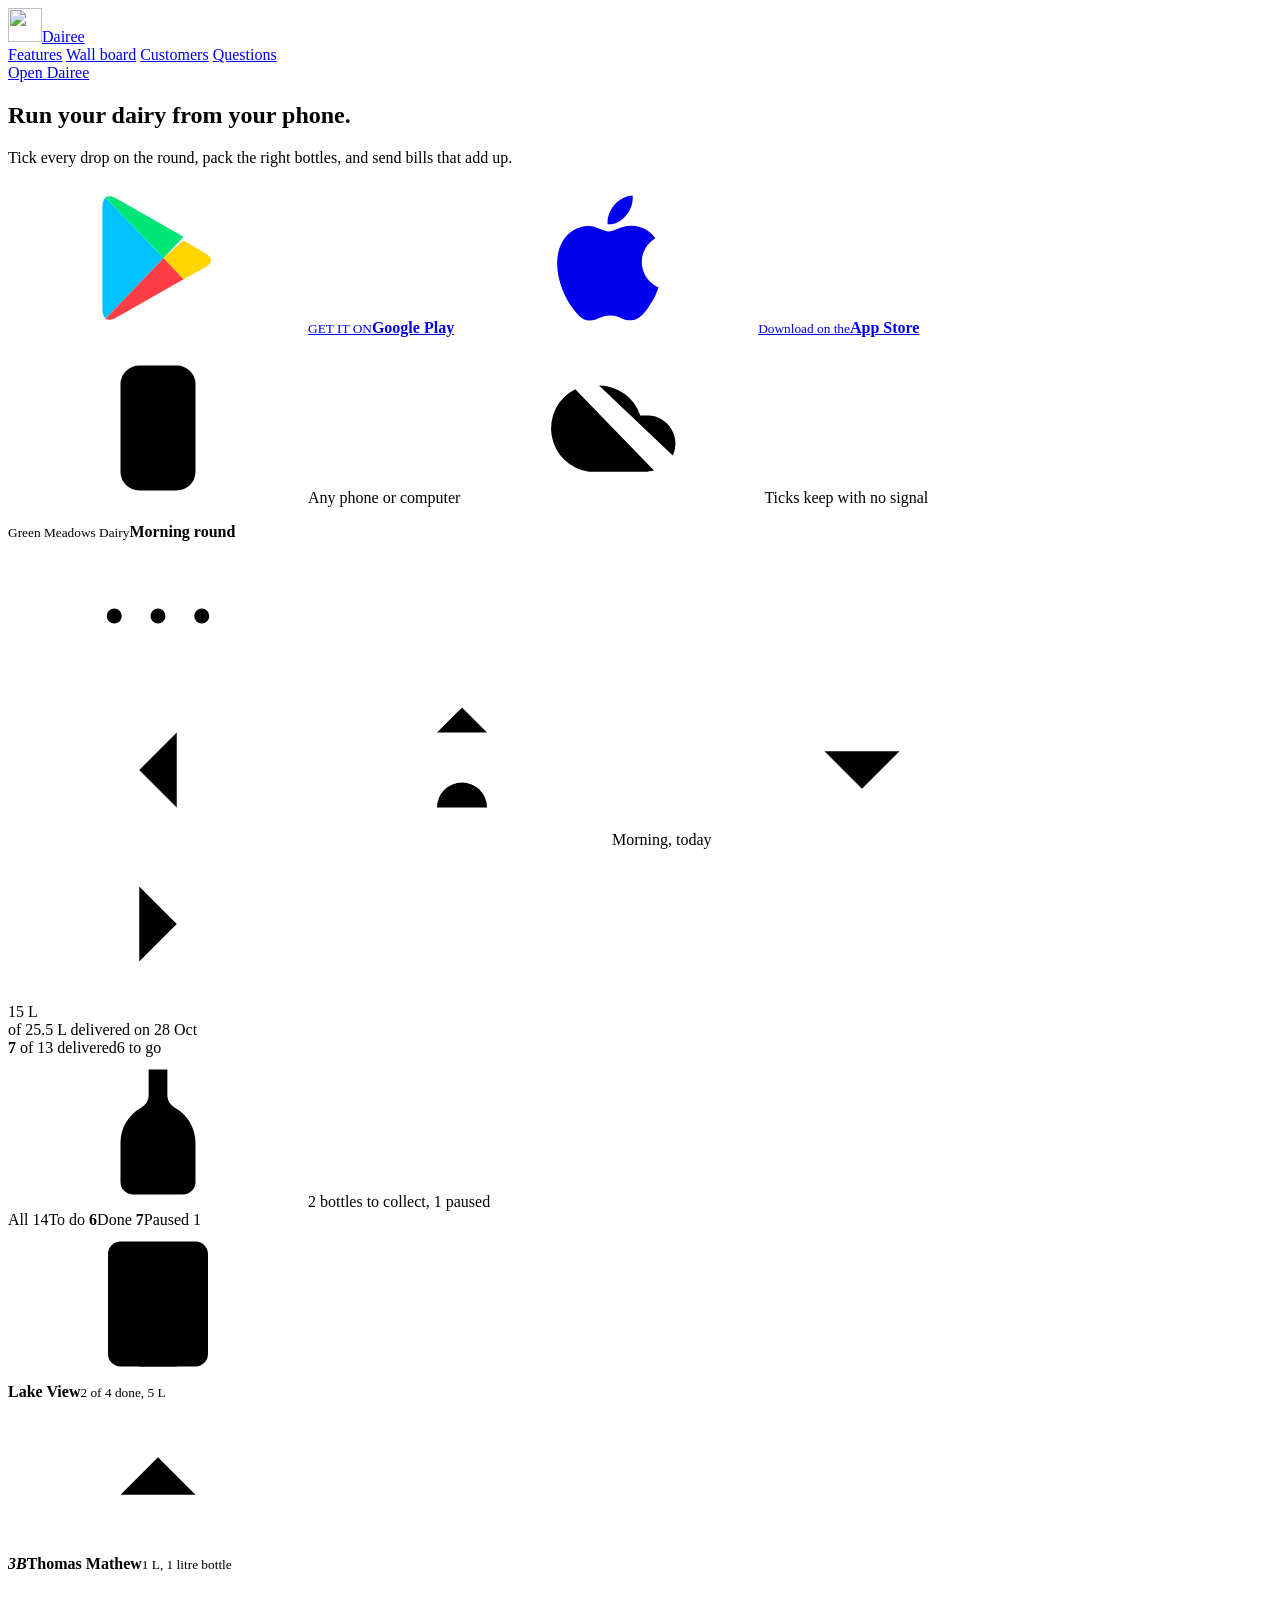
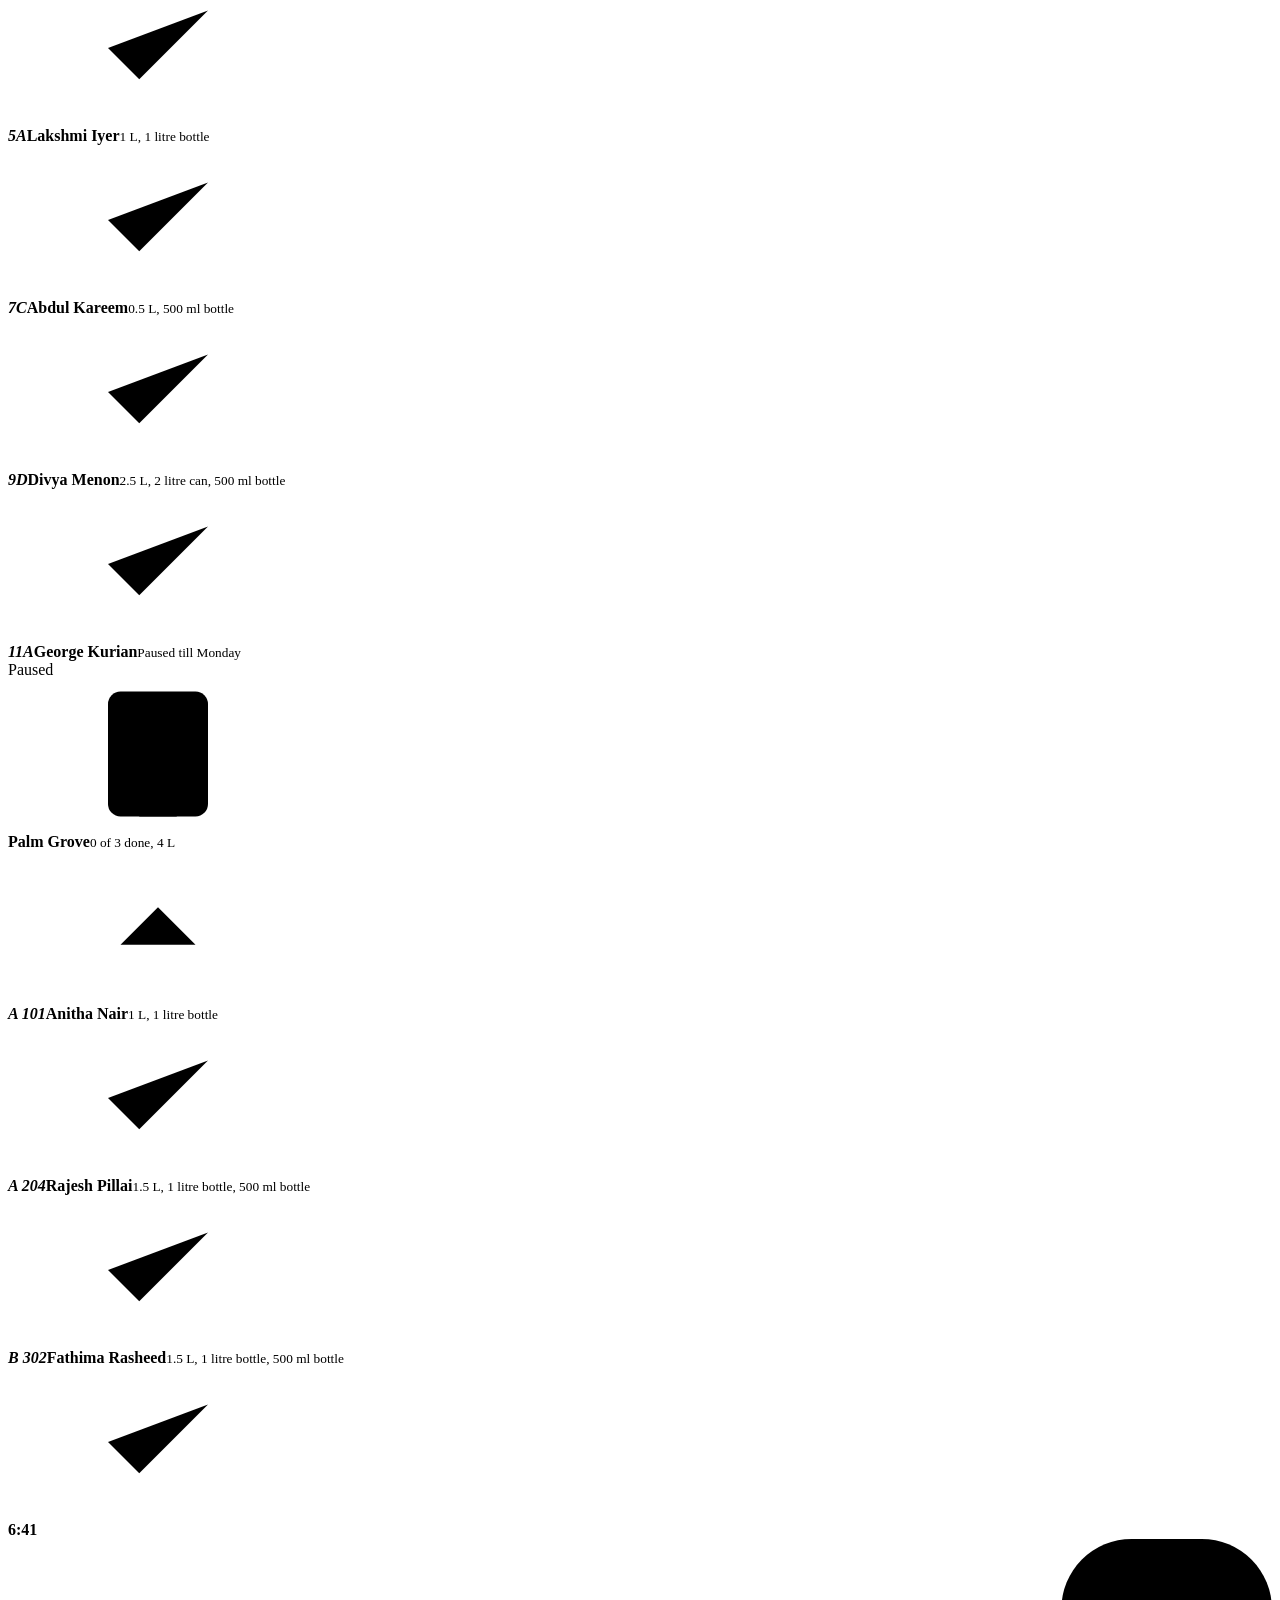
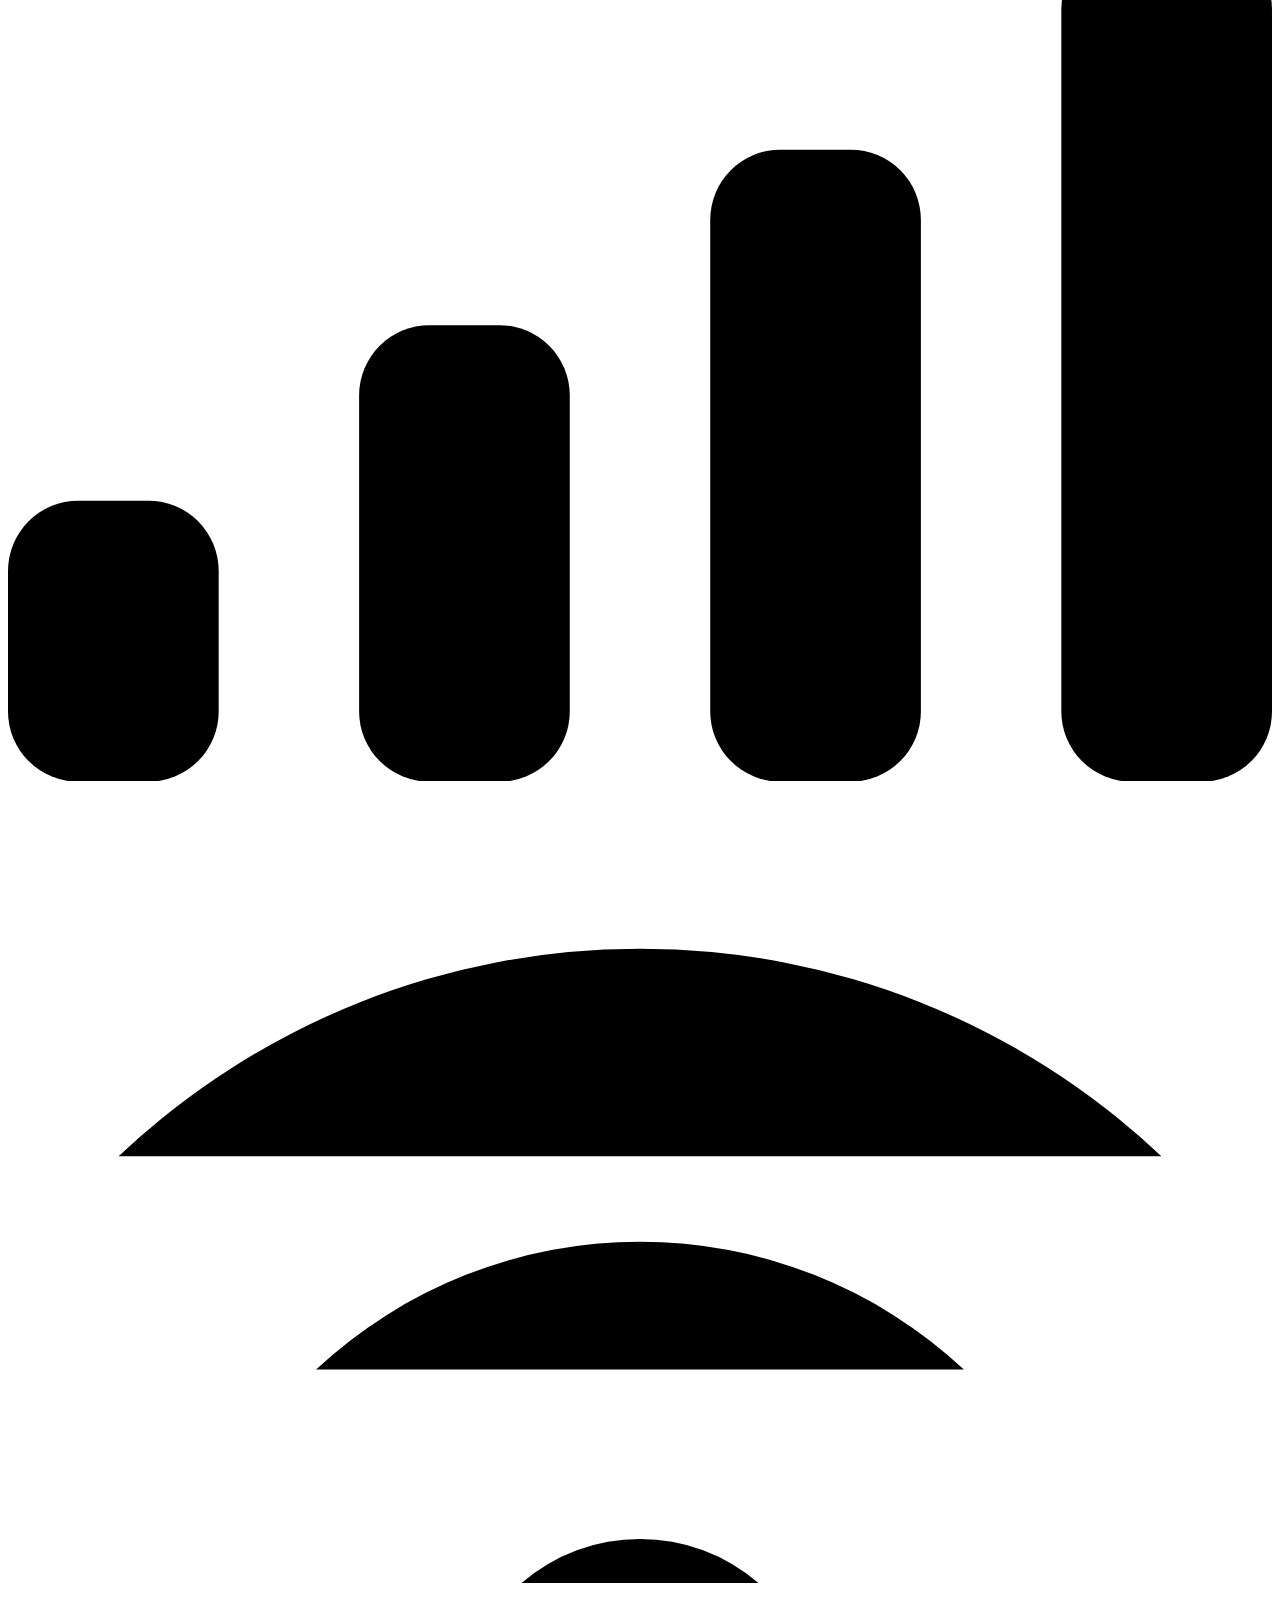
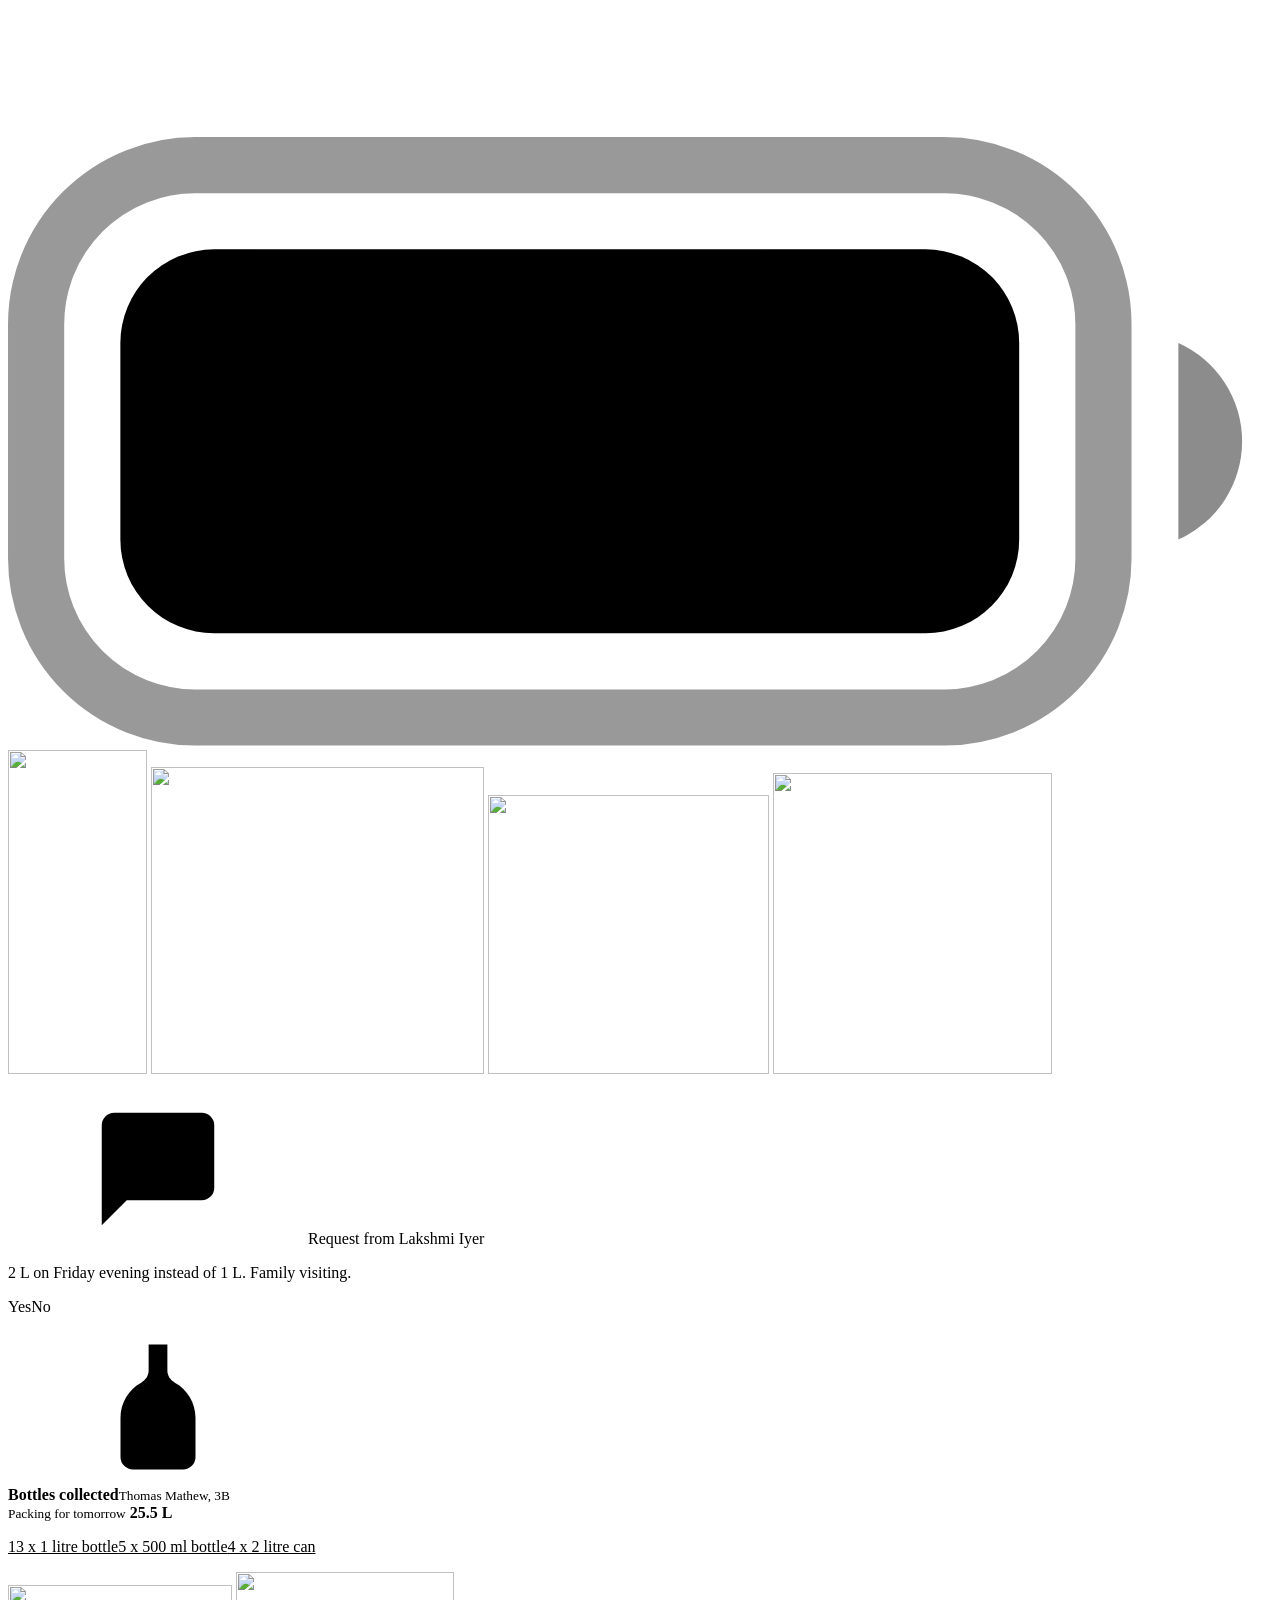
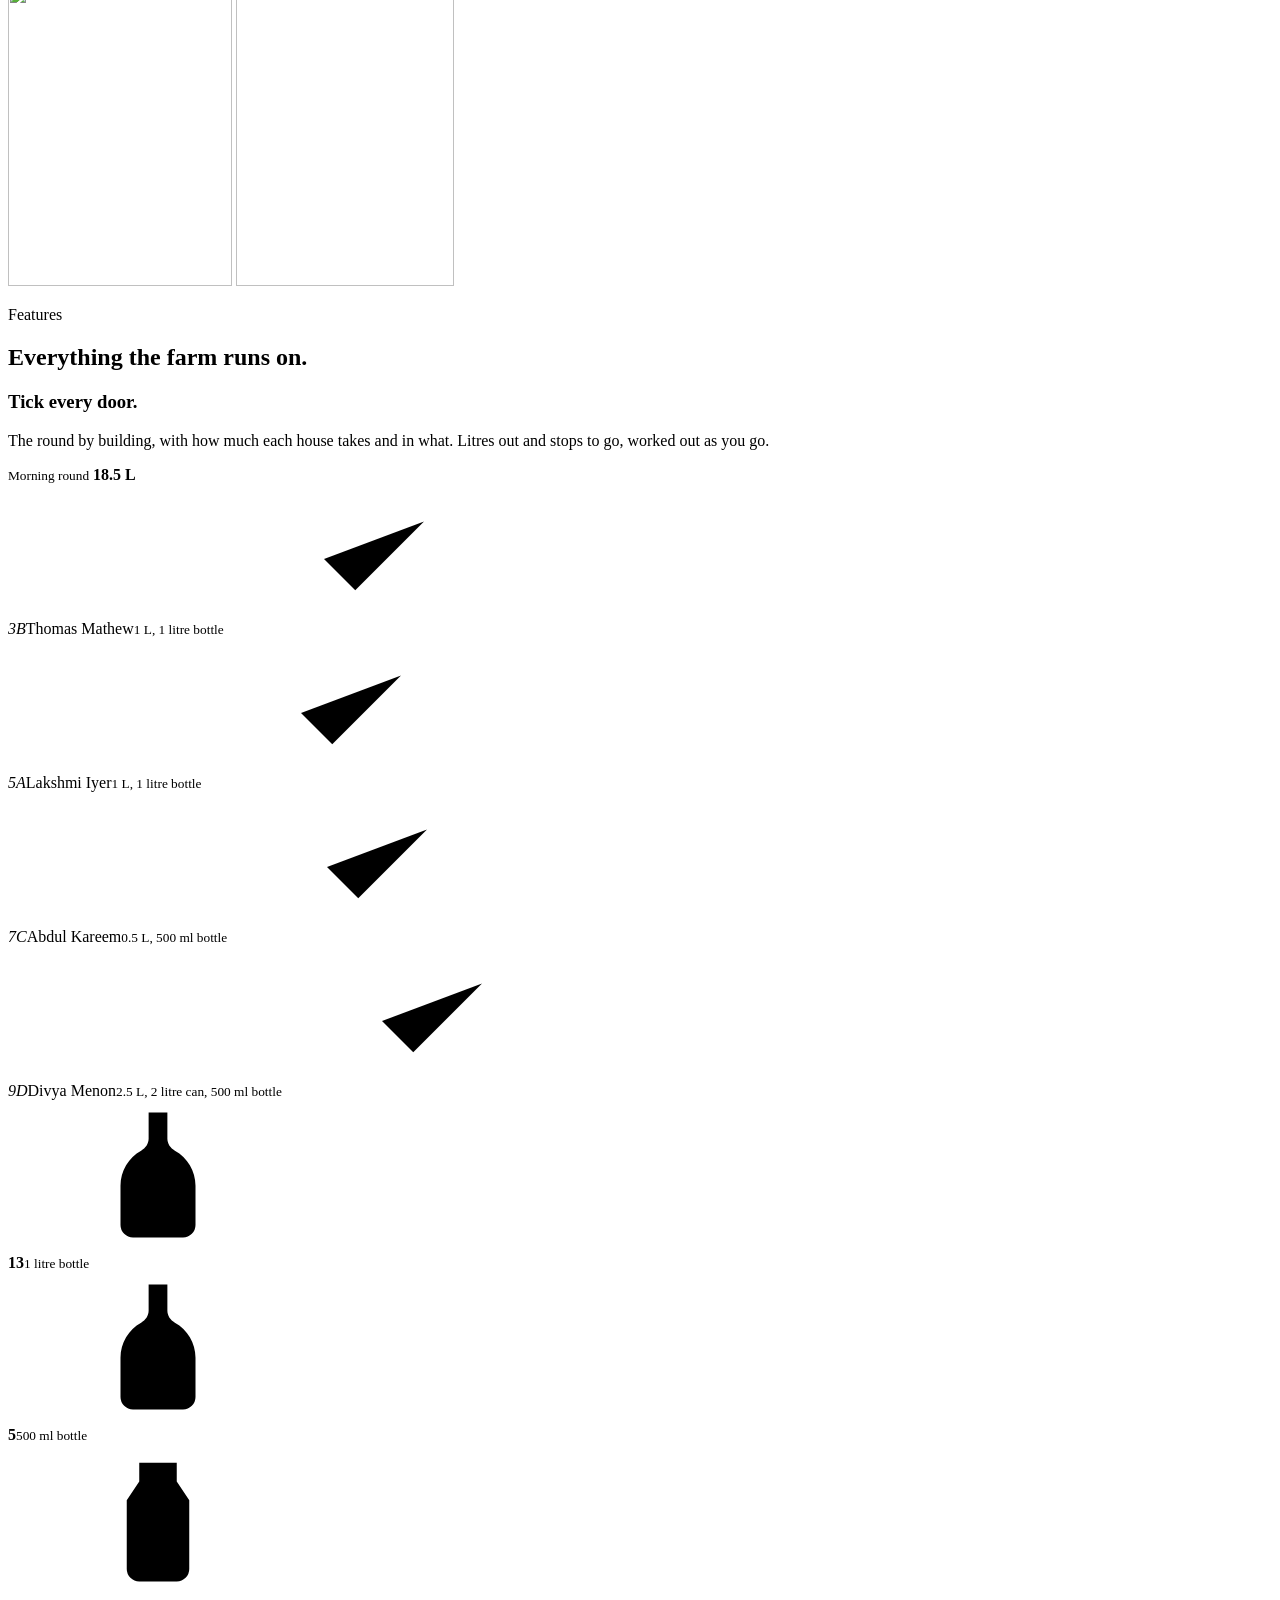
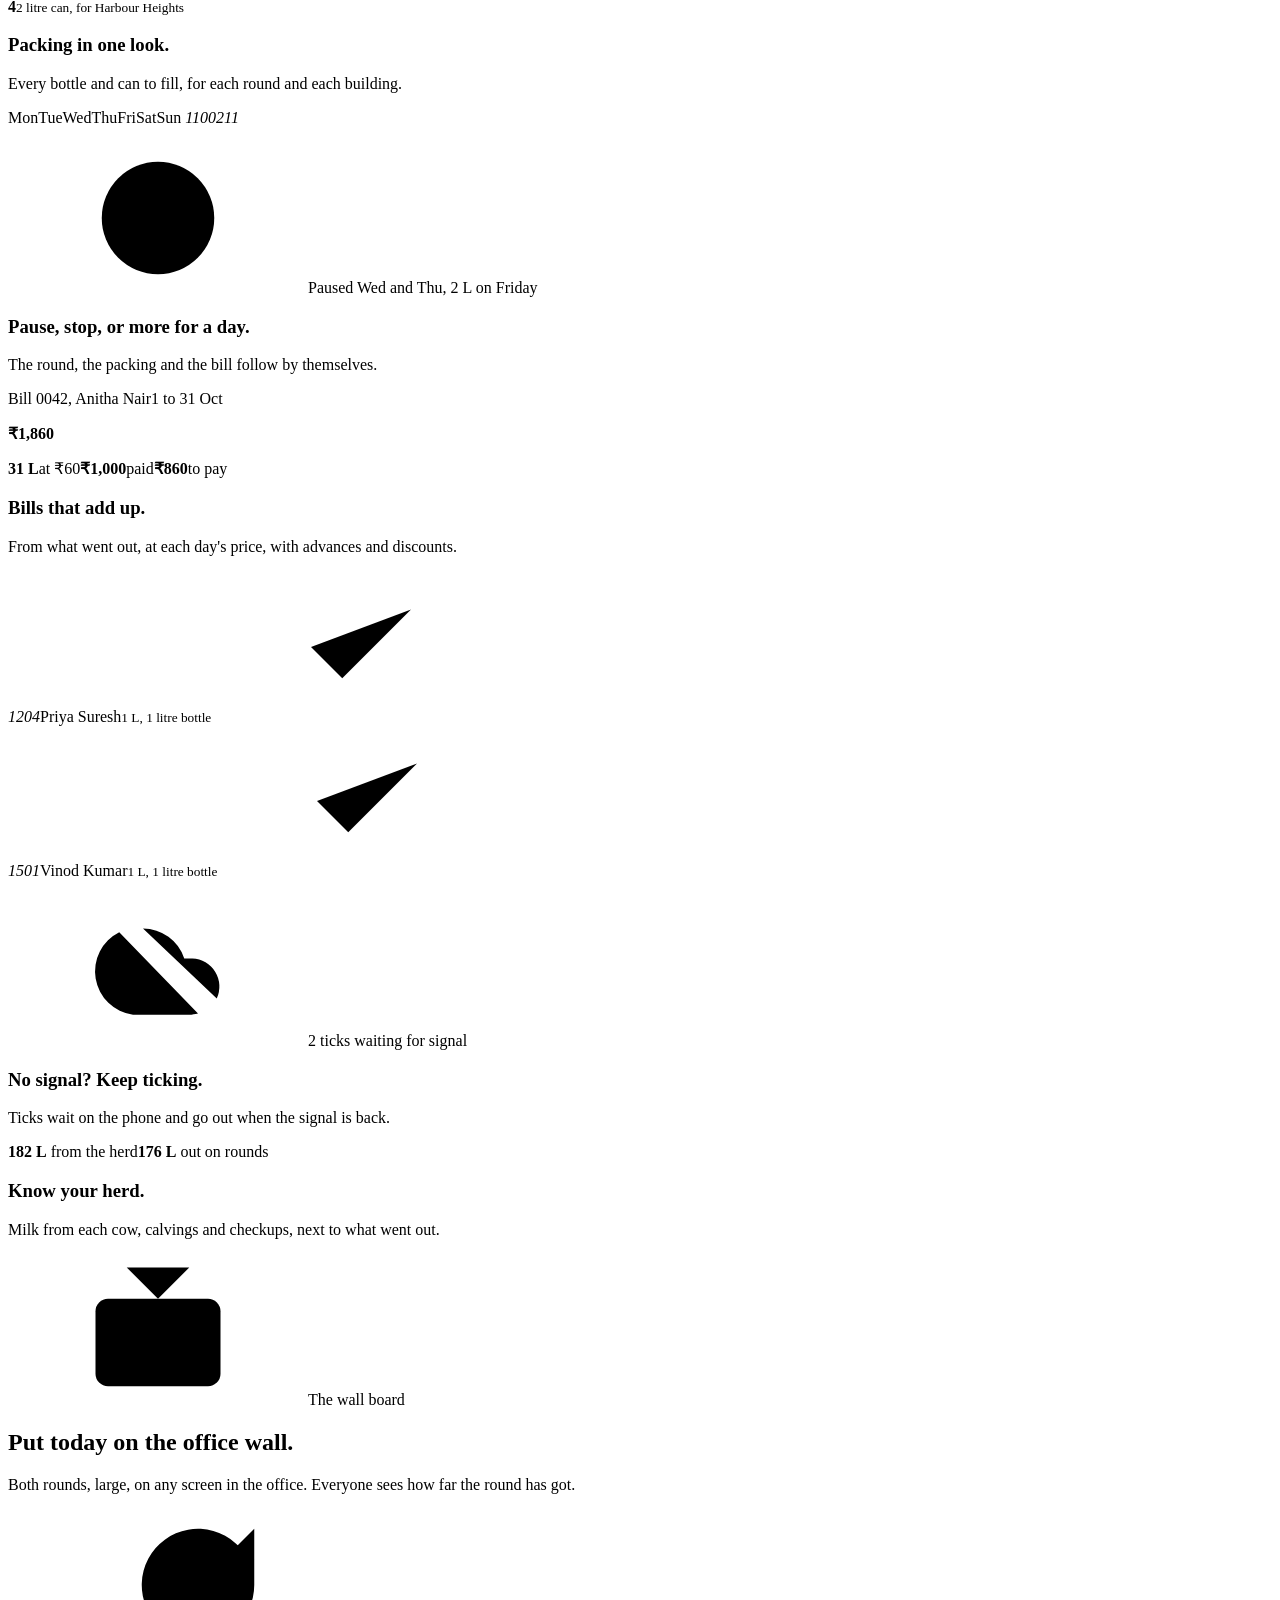
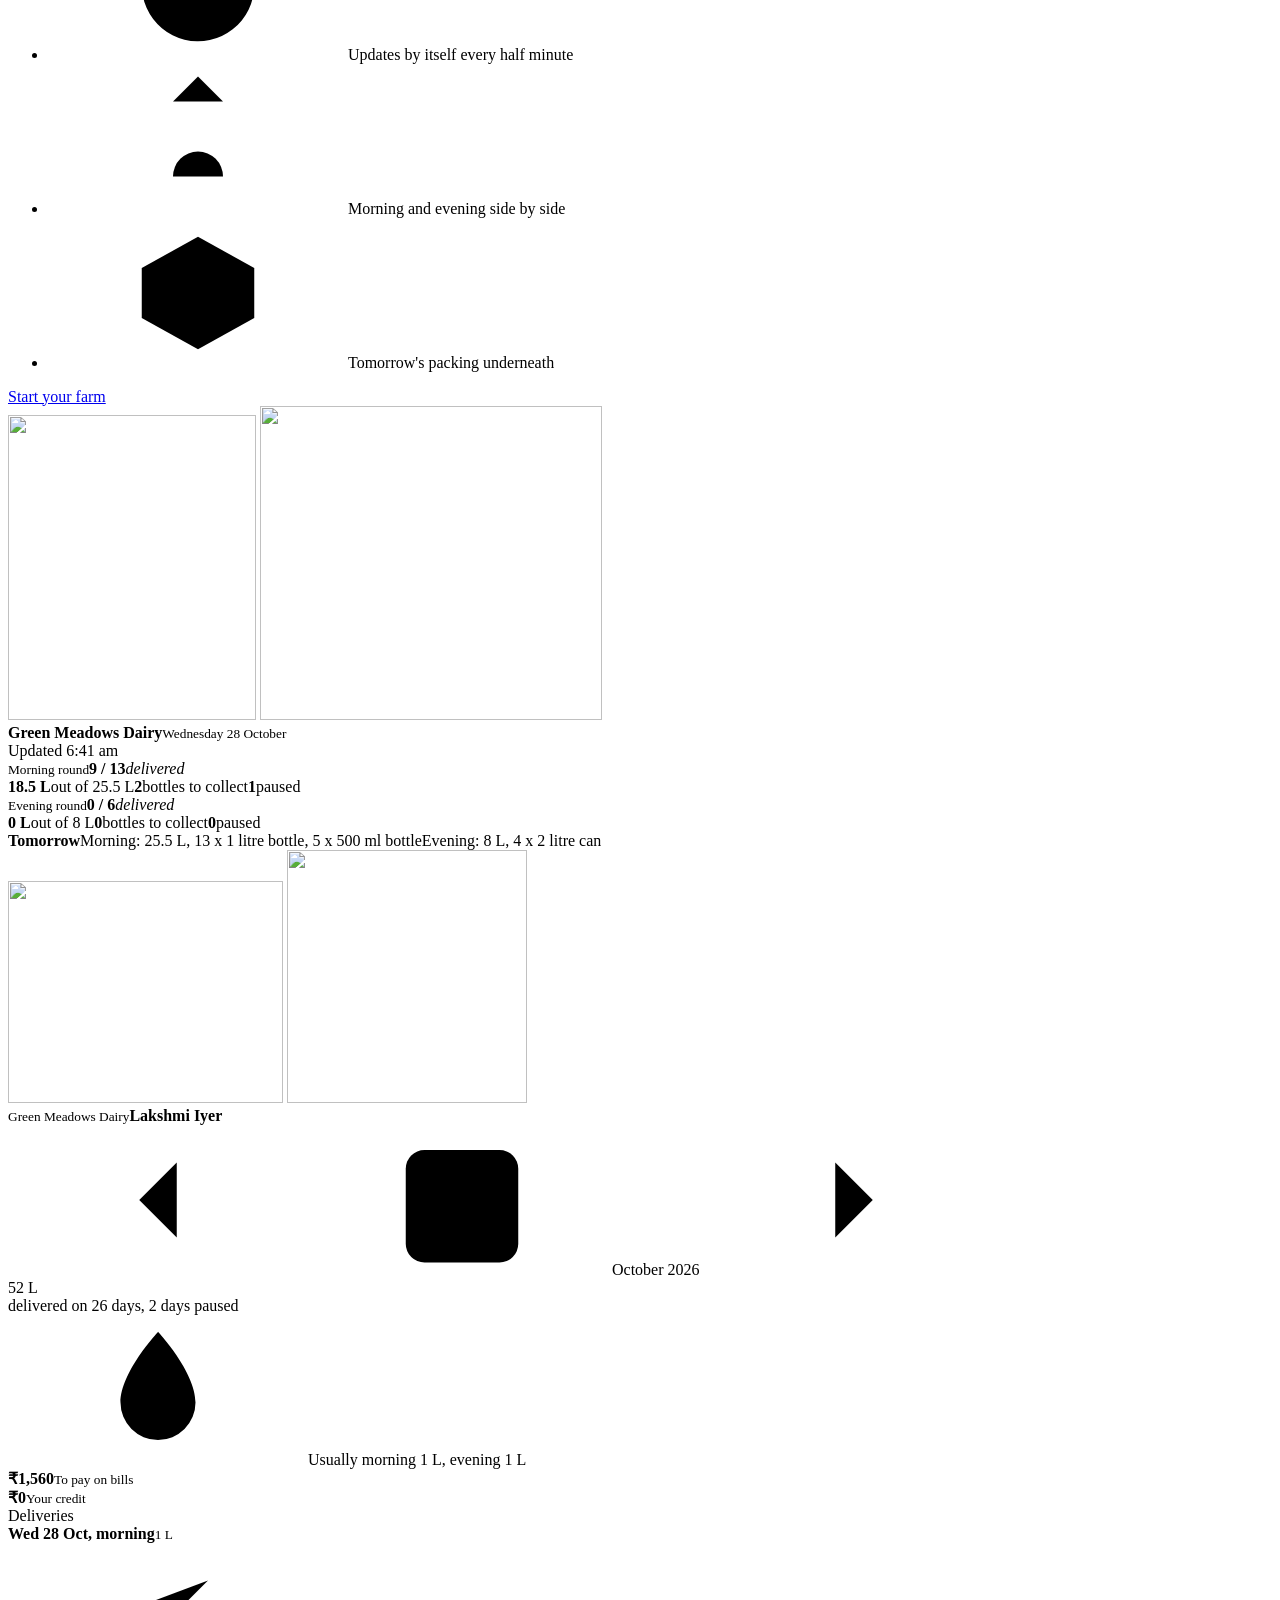
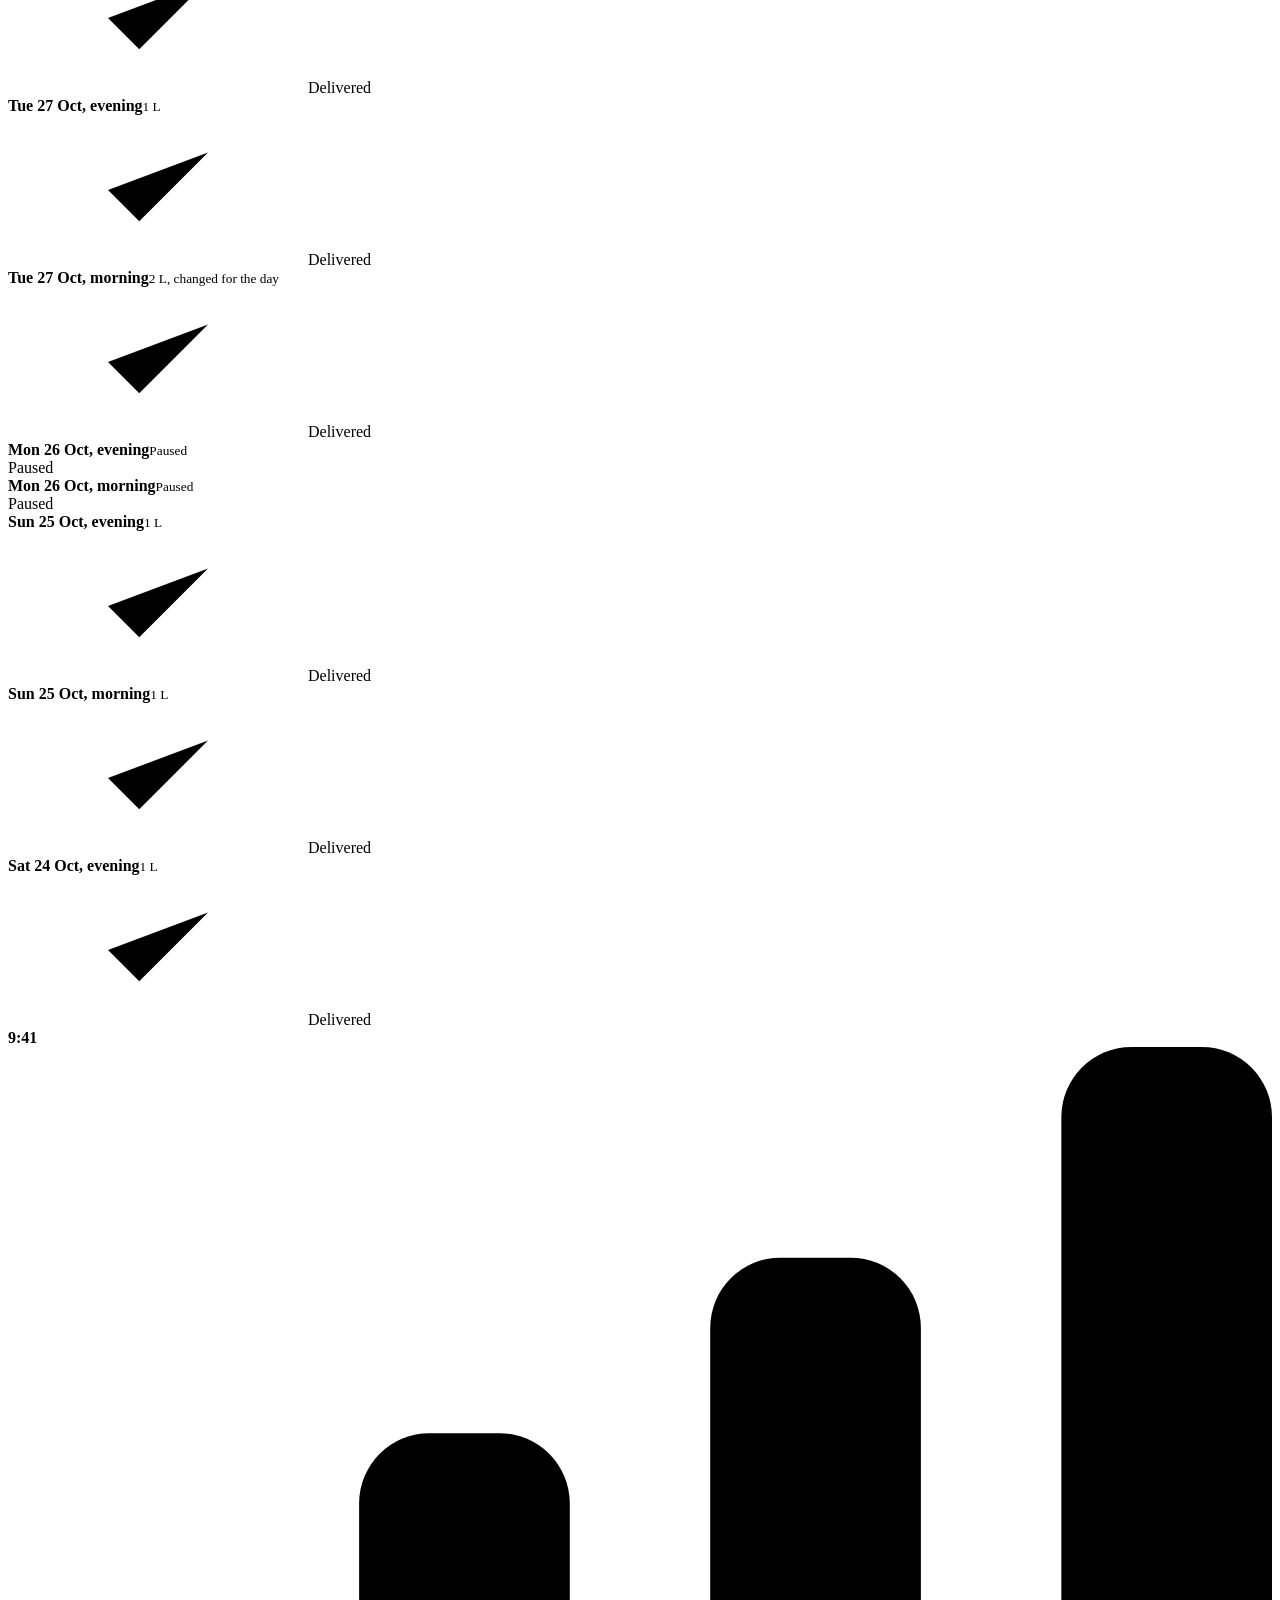
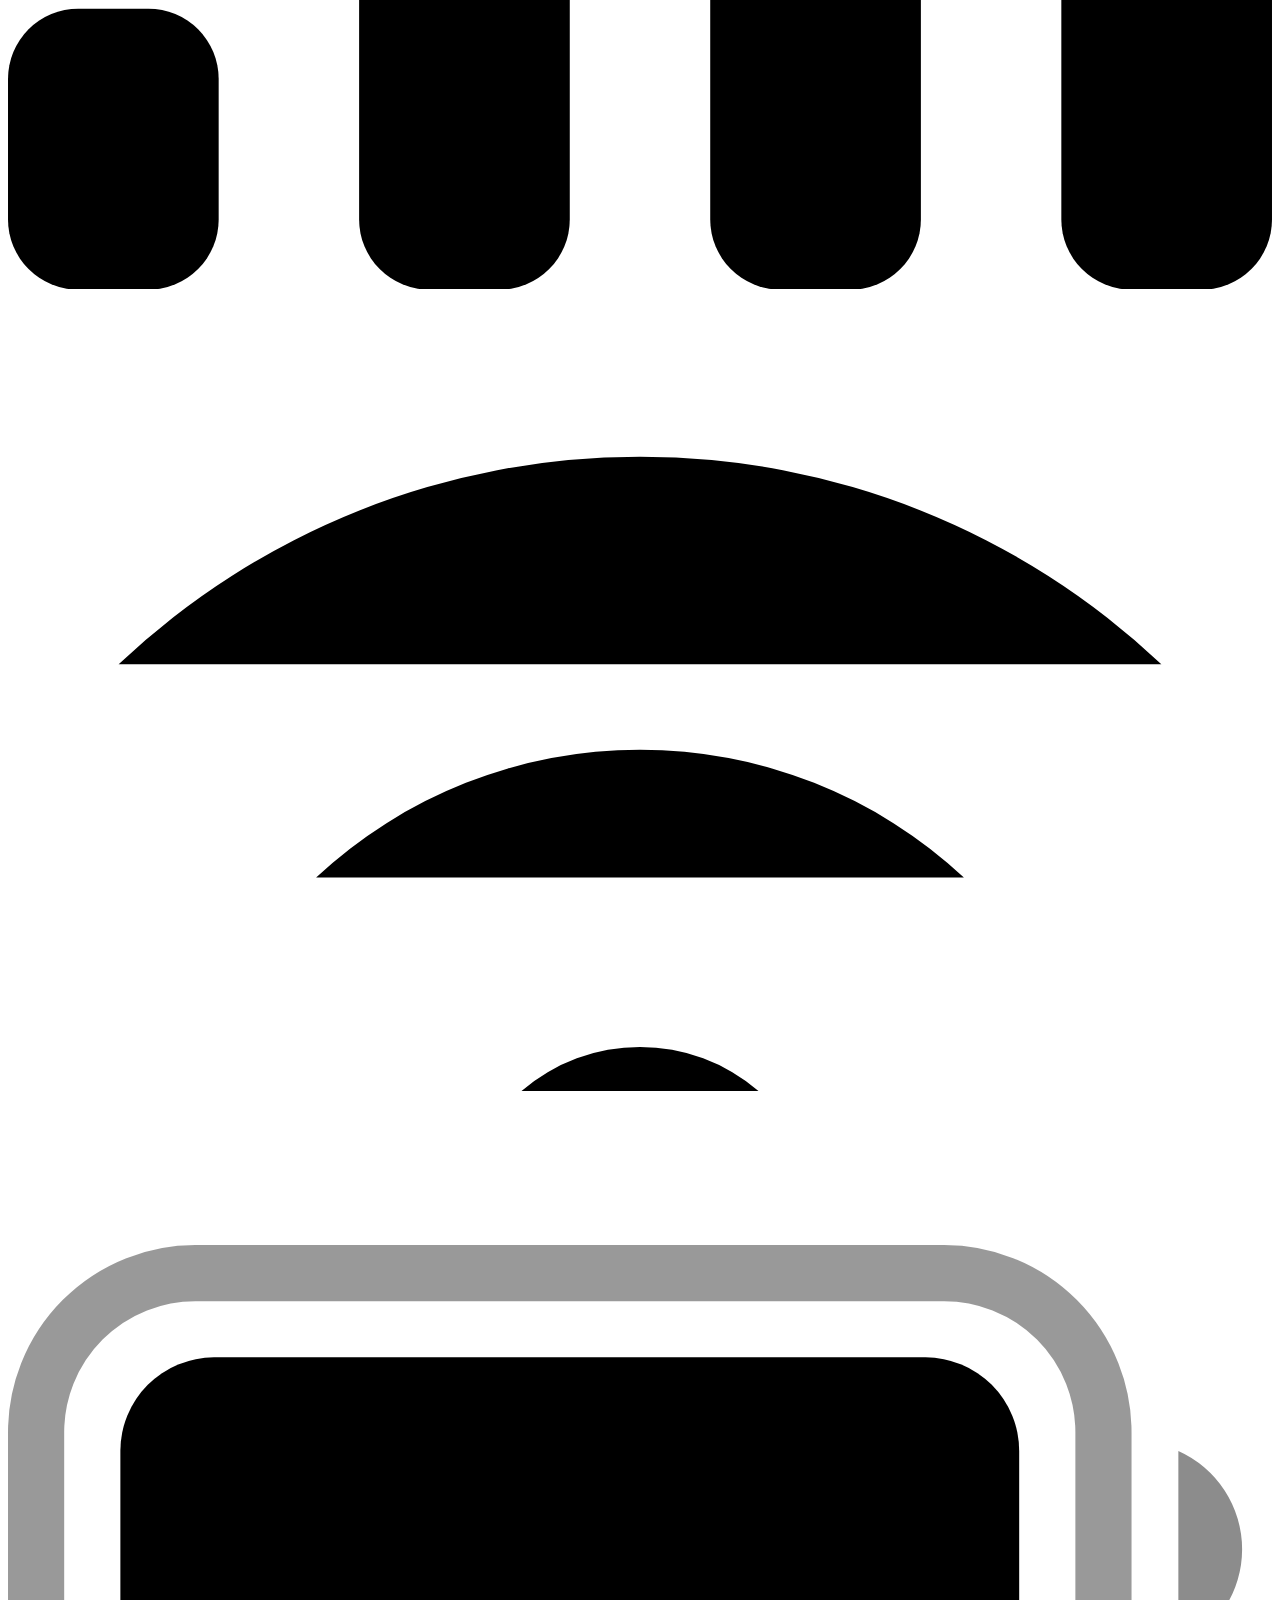
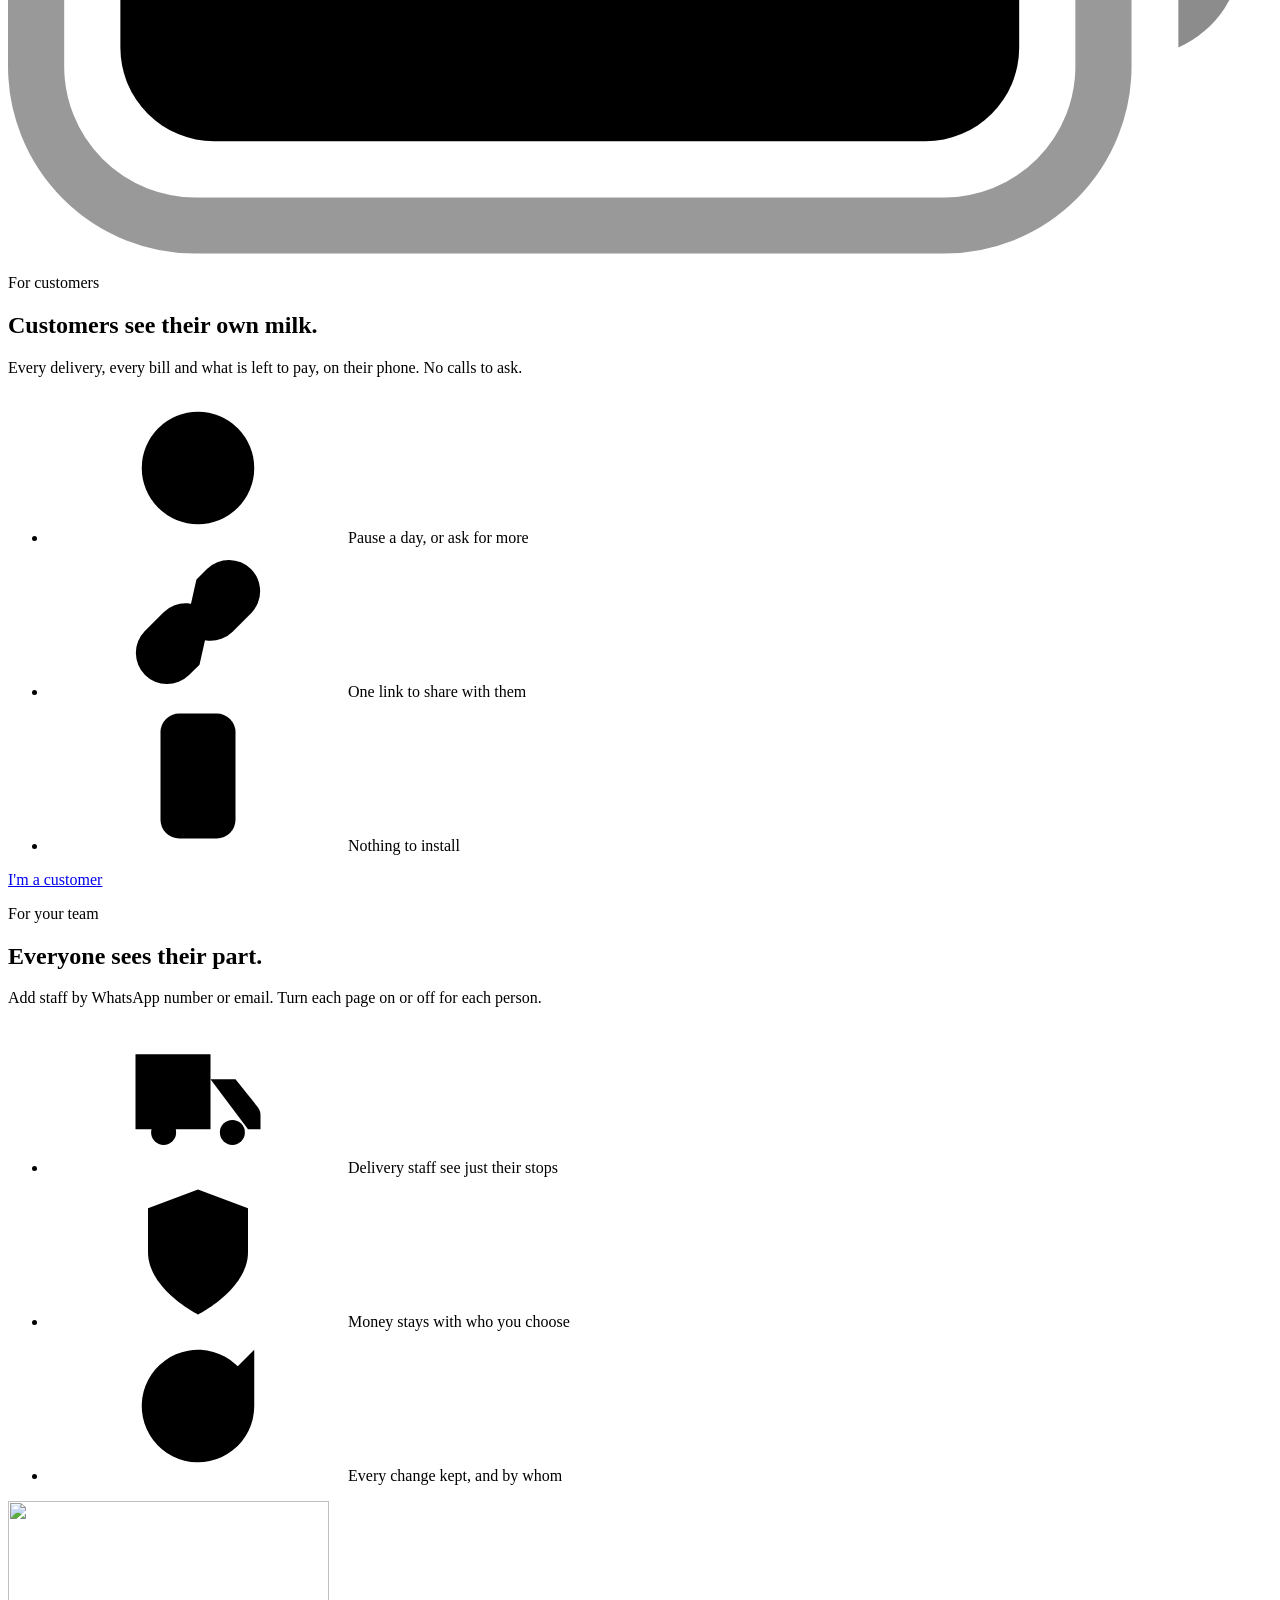
==== commit fa35db6c: "Landing page: only the store buttons, no browser or customer links The cow and the bottle in the las" ====
--- a/web/home.html
+++ b/web/home.html
@@ -85,10 +85,6 @@
         <a class="store" data-store="ios" href="#get" aria-label="Download on the App Store"><svg aria-hidden="true"><use href="#i-apple"/></svg><span class="store__txt"><small>Download on the</small><b>App Store</b></span></a>
       </div>
       </div>
-      <p class="hero__links rise">
-        <a class="hero__link" href="/app/">Open it in your browser</a>
-        <a class="hero__link" href="/c">I'm a customer</a>
-      </p>
       <p class="hero__facts rise">
         <span><svg class="ic" aria-hidden="true"><use href="#i-phone"/></svg>Any phone or computer</span>
         <span><svg class="ic" aria-hidden="true"><use href="#i-cloudoff"/></svg>Ticks keep with no signal</span>
@@ -402,10 +398,6 @@
         <a class="store" data-store="play" href="https://play.google.com/store/apps/details?id=co.skifi.dairee" target="_blank" rel="noopener" aria-label="Get it on Google Play"><svg aria-hidden="true"><use href="#i-gplay"/></svg><span class="store__txt"><small>GET IT ON</small><b>Google Play</b></span></a>
         <a class="store" data-store="ios" href="#get" aria-label="Download on the App Store"><svg aria-hidden="true"><use href="#i-apple"/></svg><span class="store__txt"><small>Download on the</small><b>App Store</b></span></a>
       </div>
-      <p class="cta__links">
-        <a class="cta__link" href="/app/">Open it in your browser</a>
-        <a class="cta__link" href="/c">I'm a customer</a>
-      </p>
     </div>
   </div>
 </section>
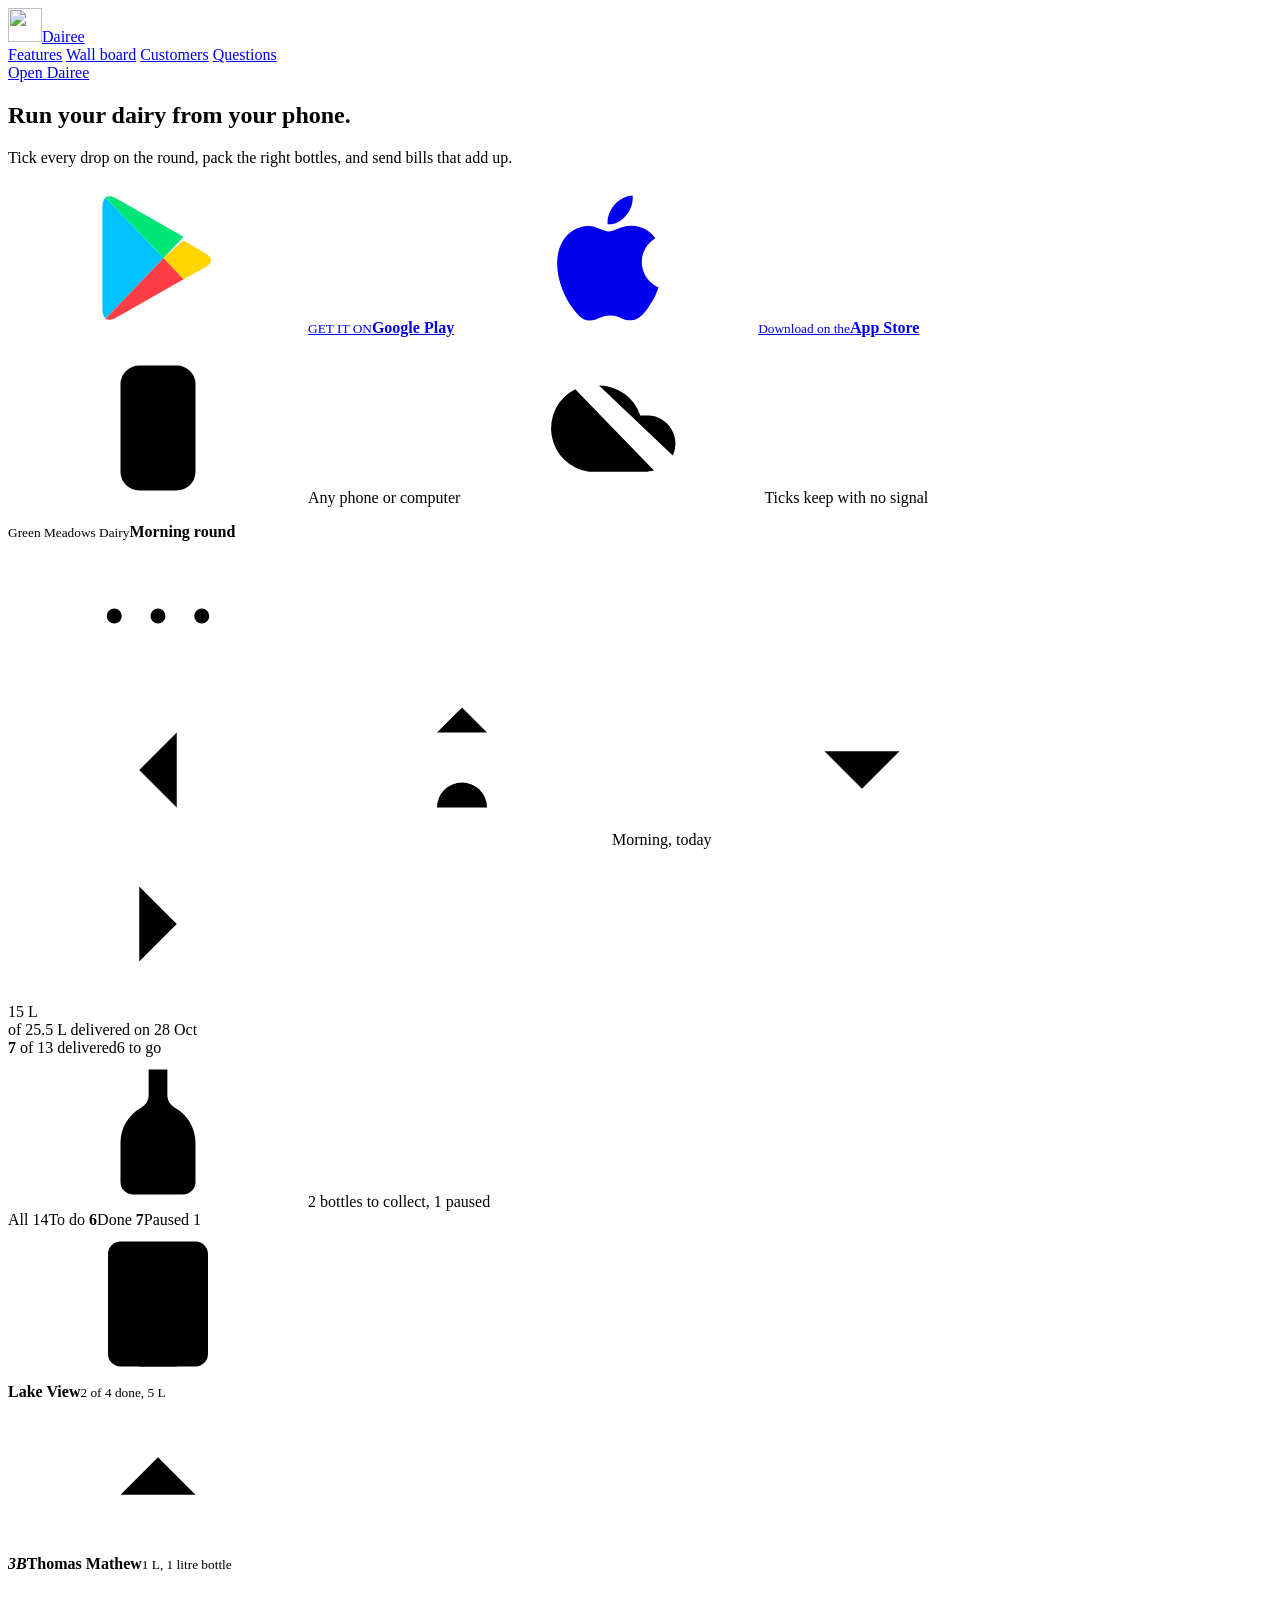
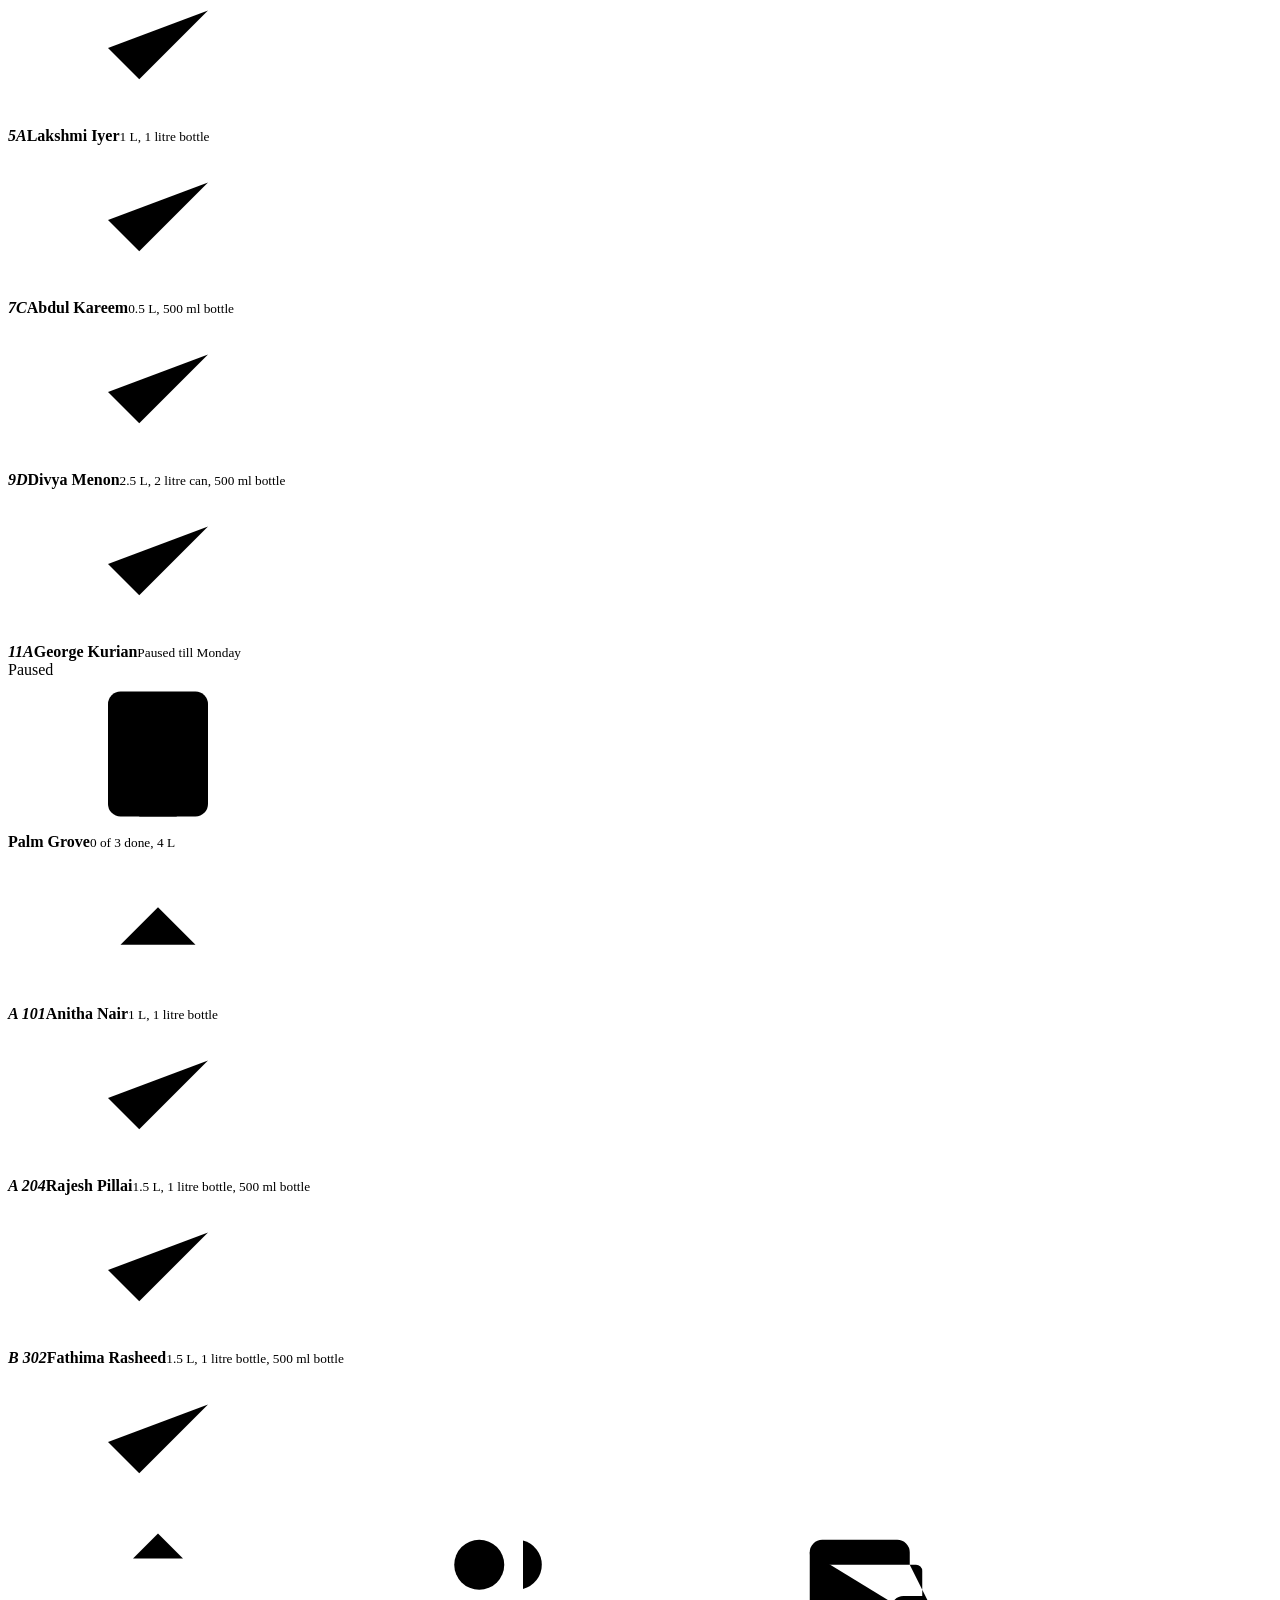
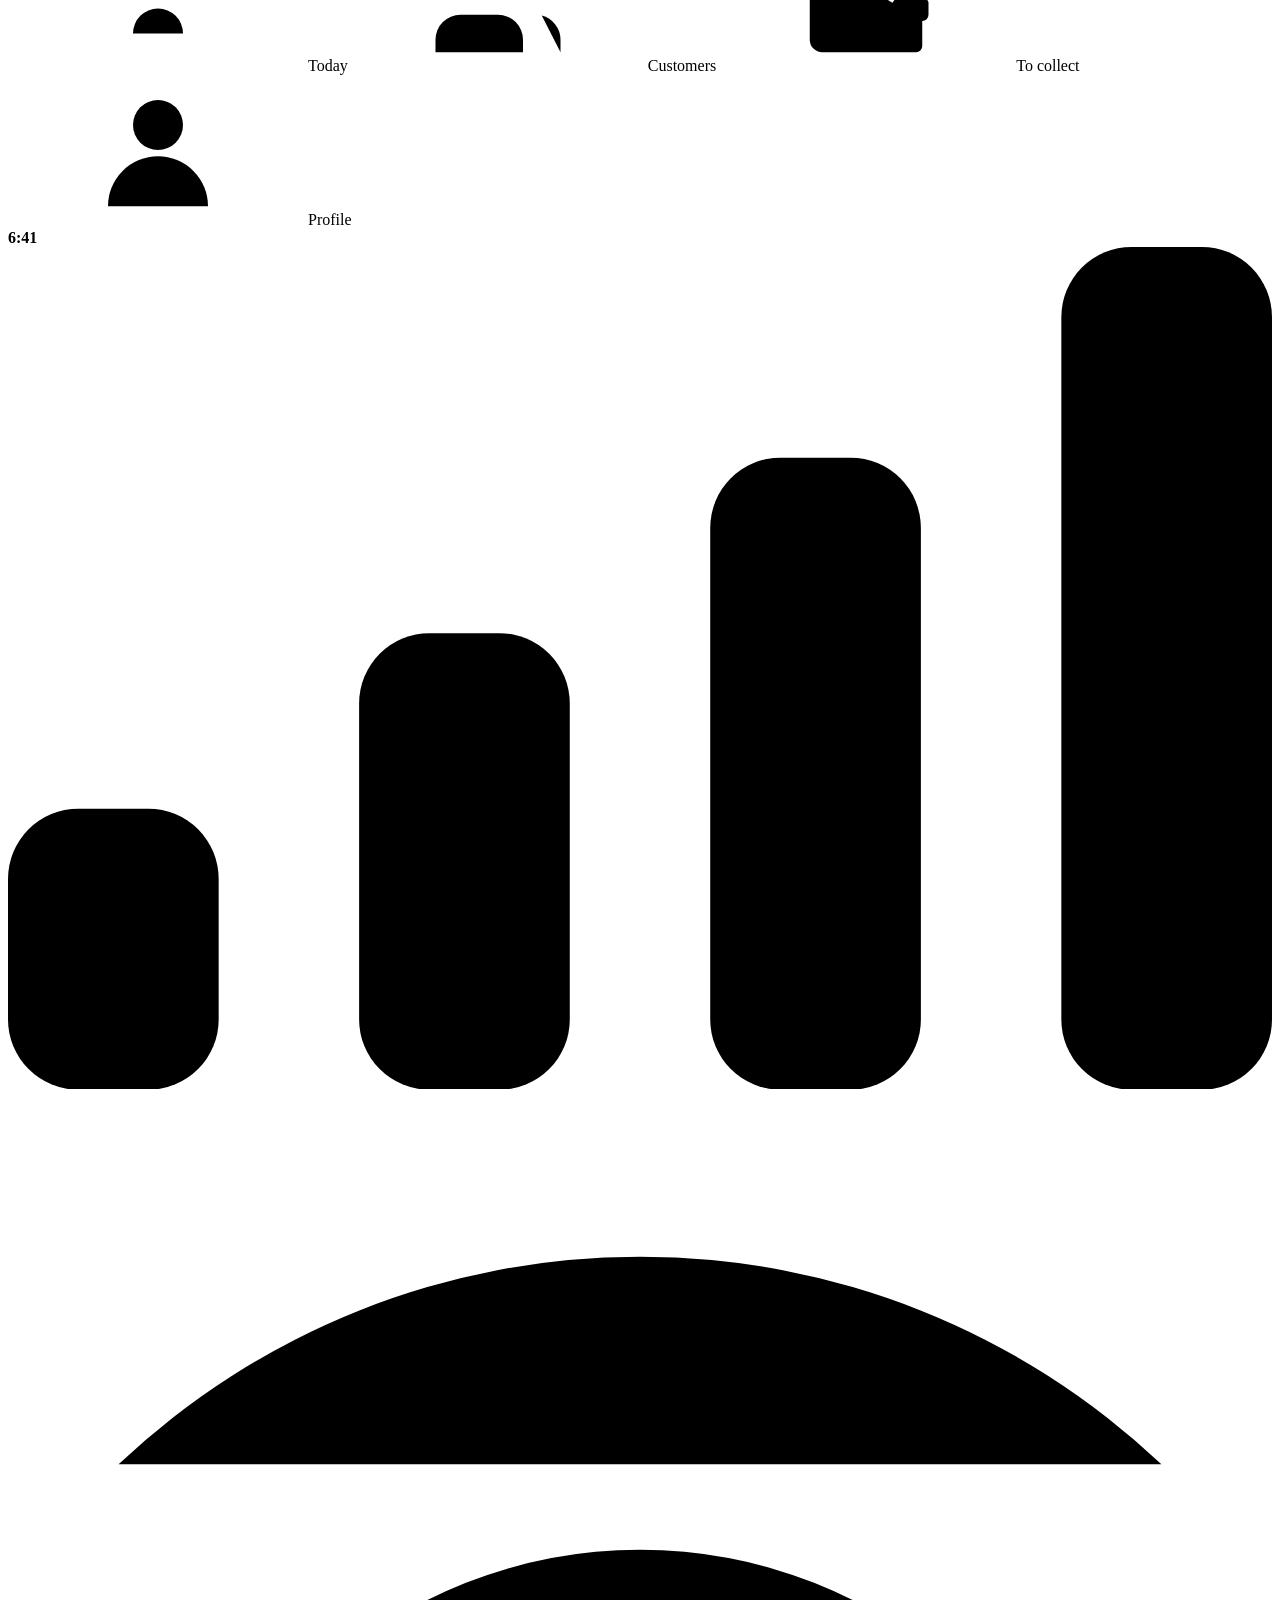
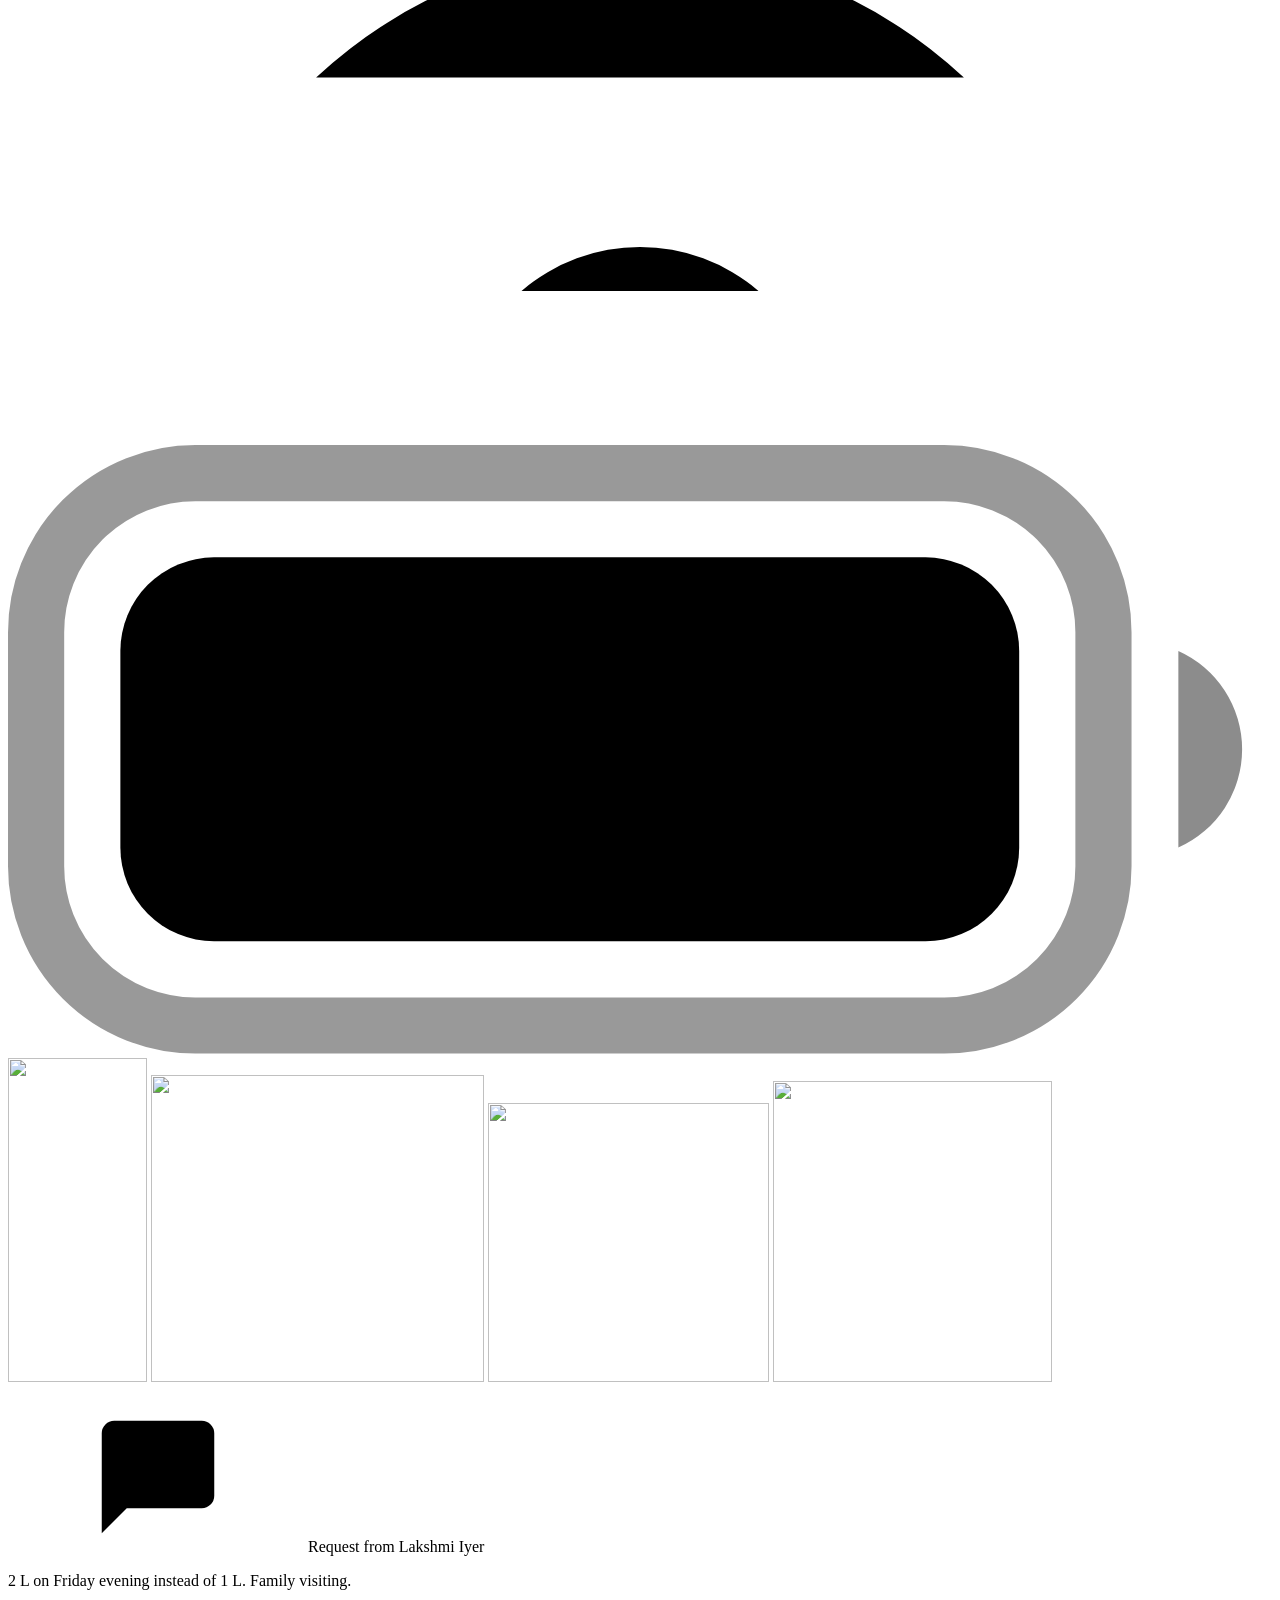
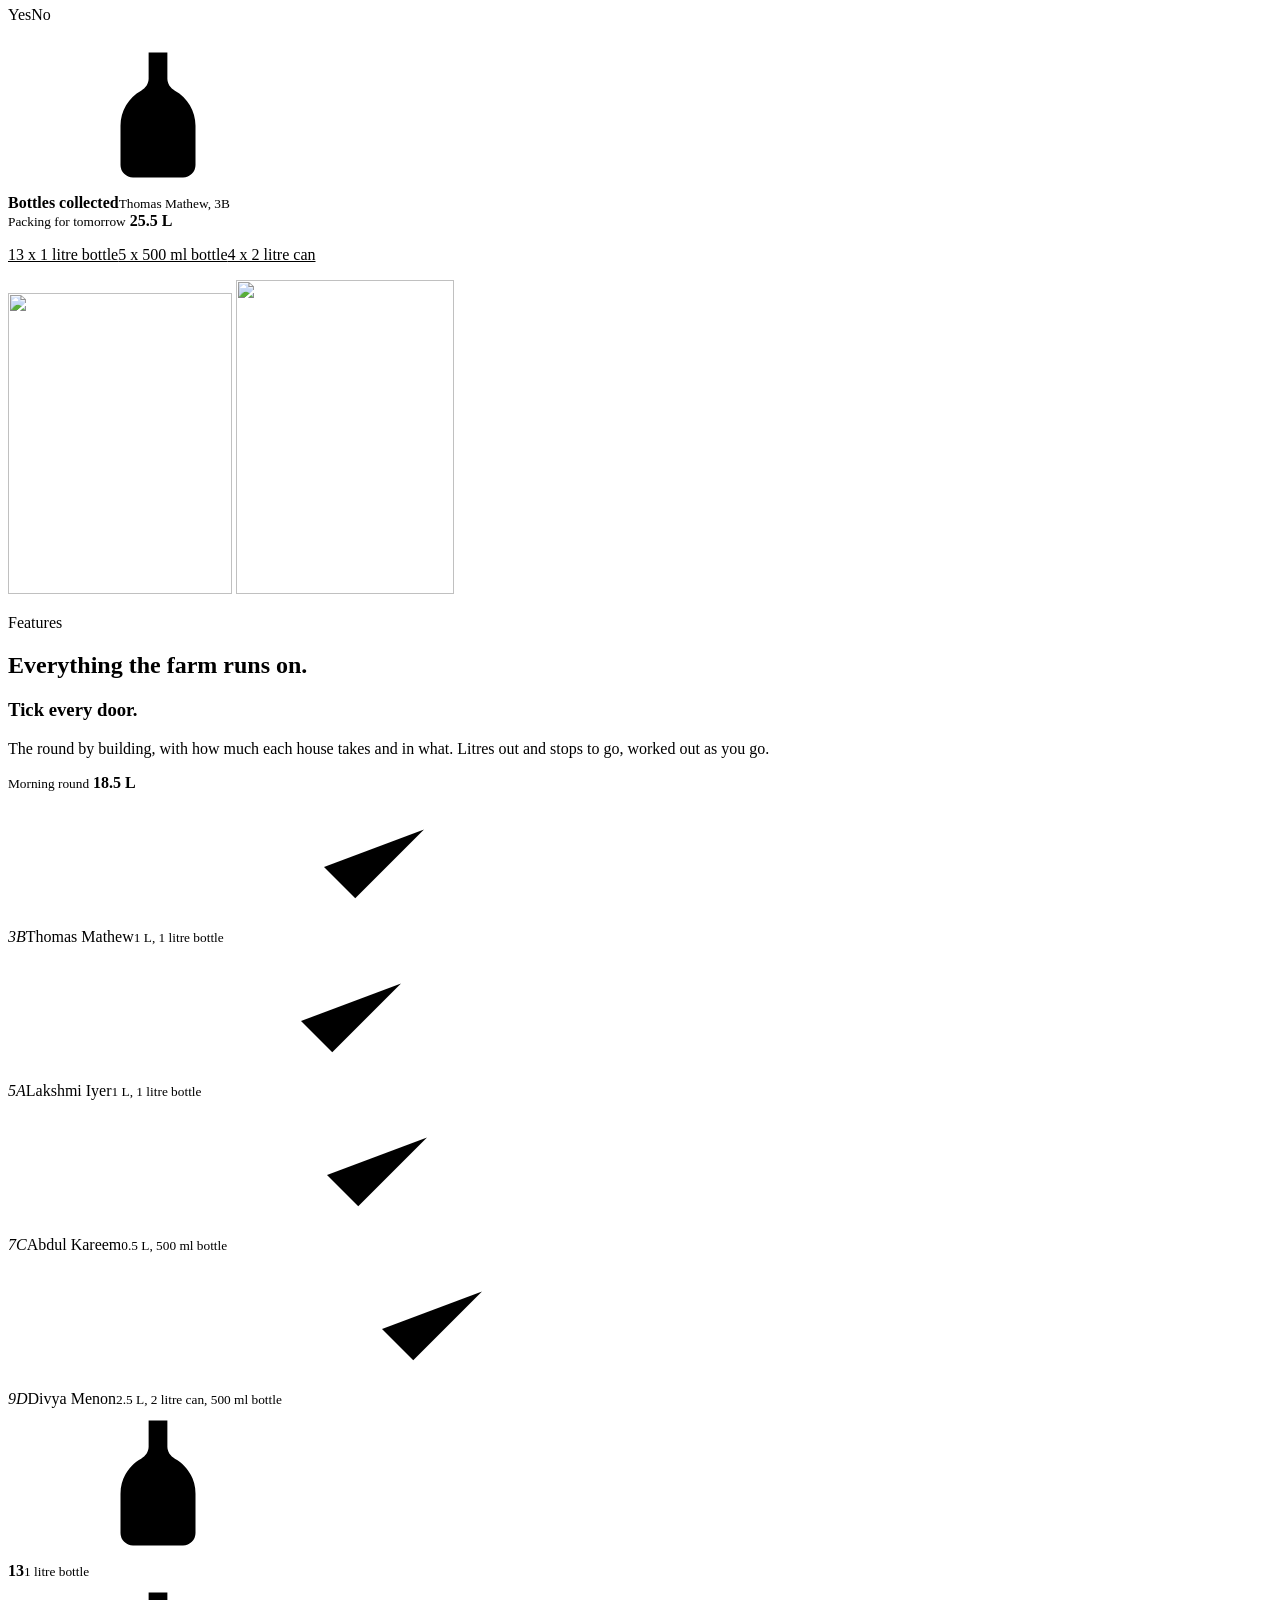
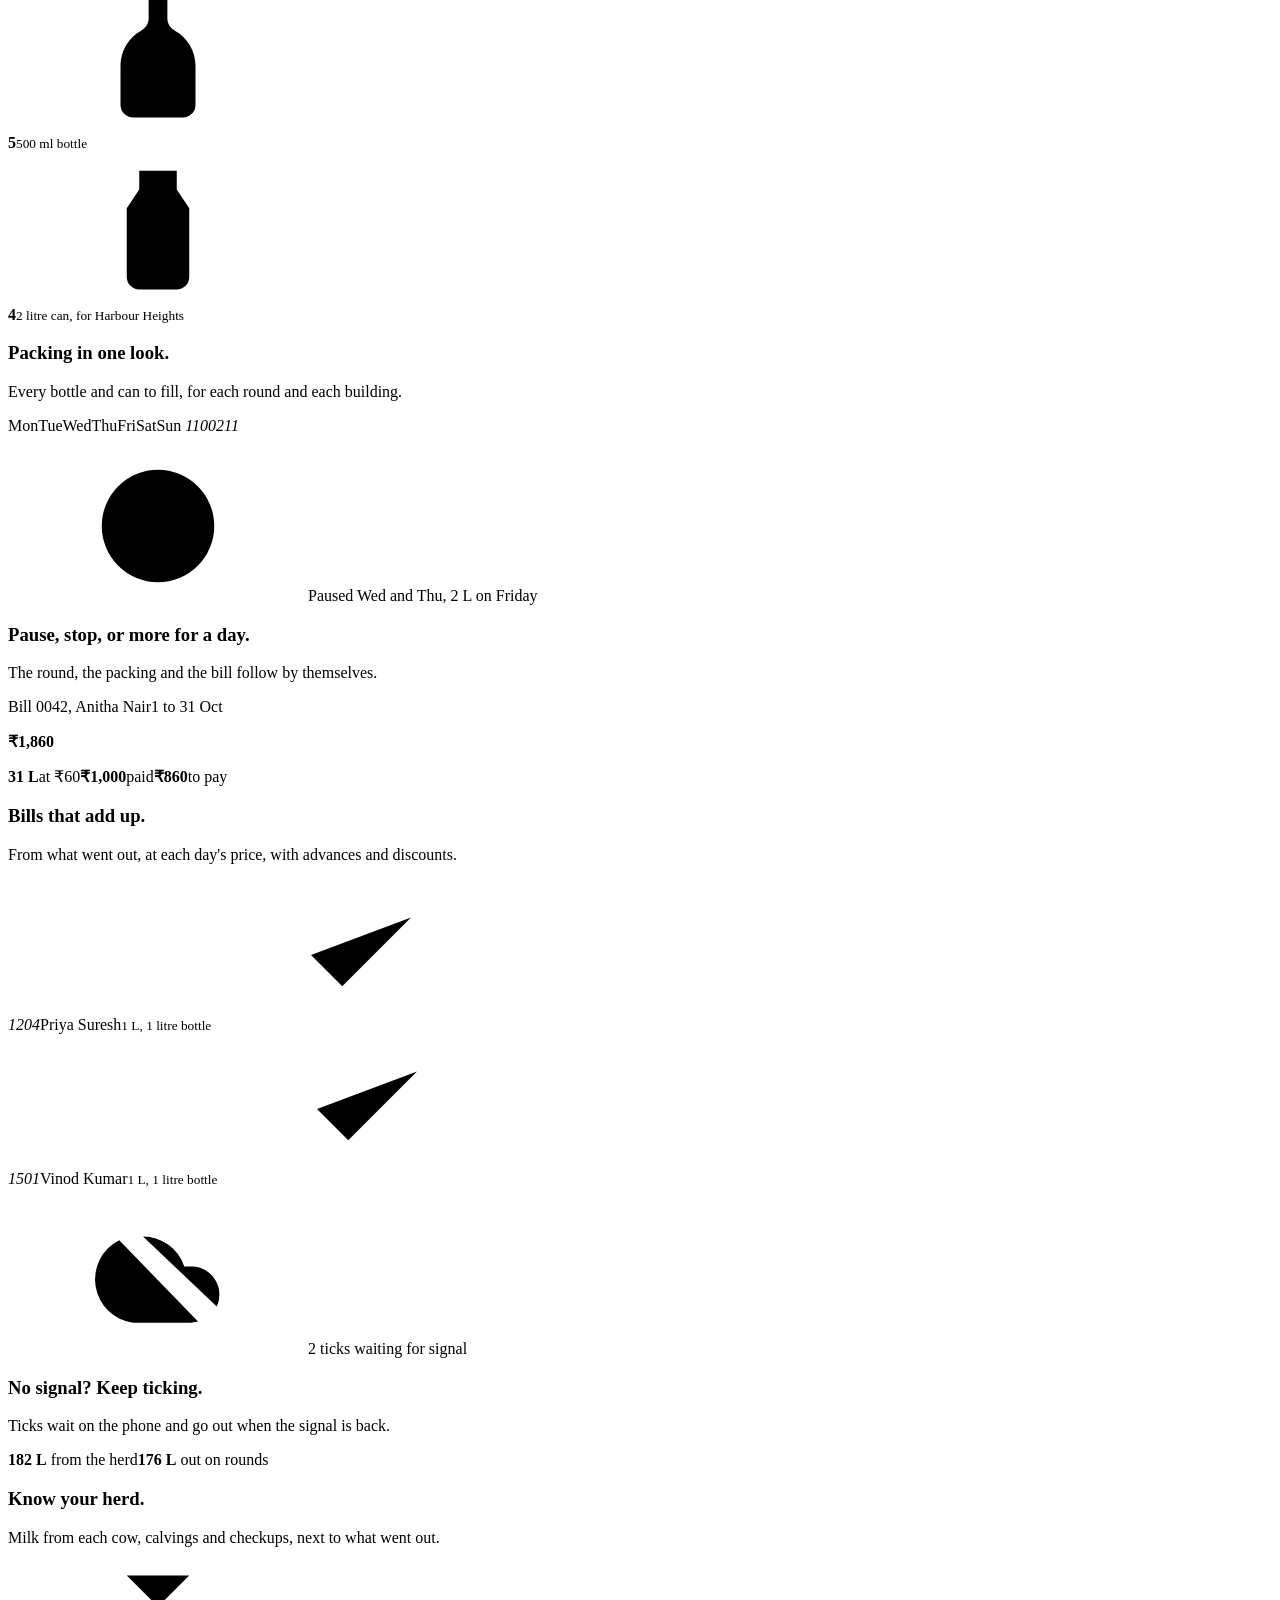
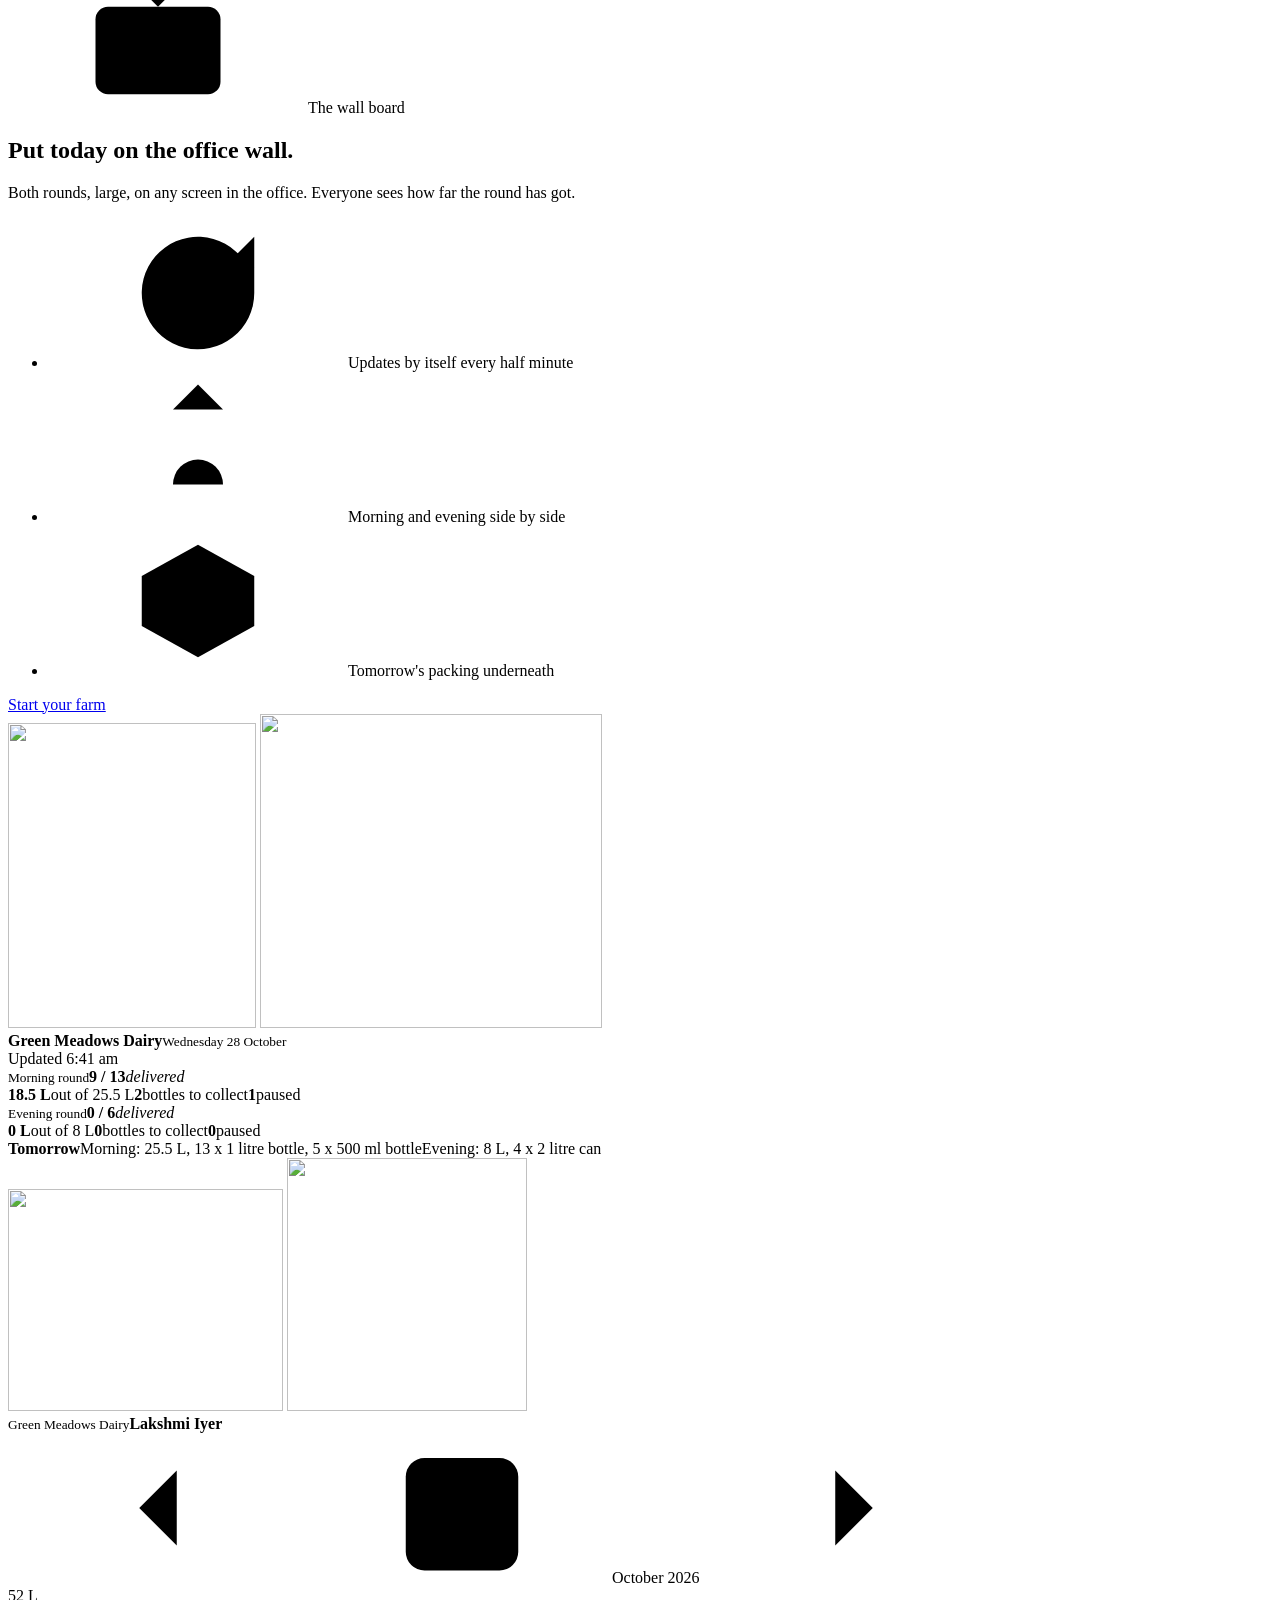
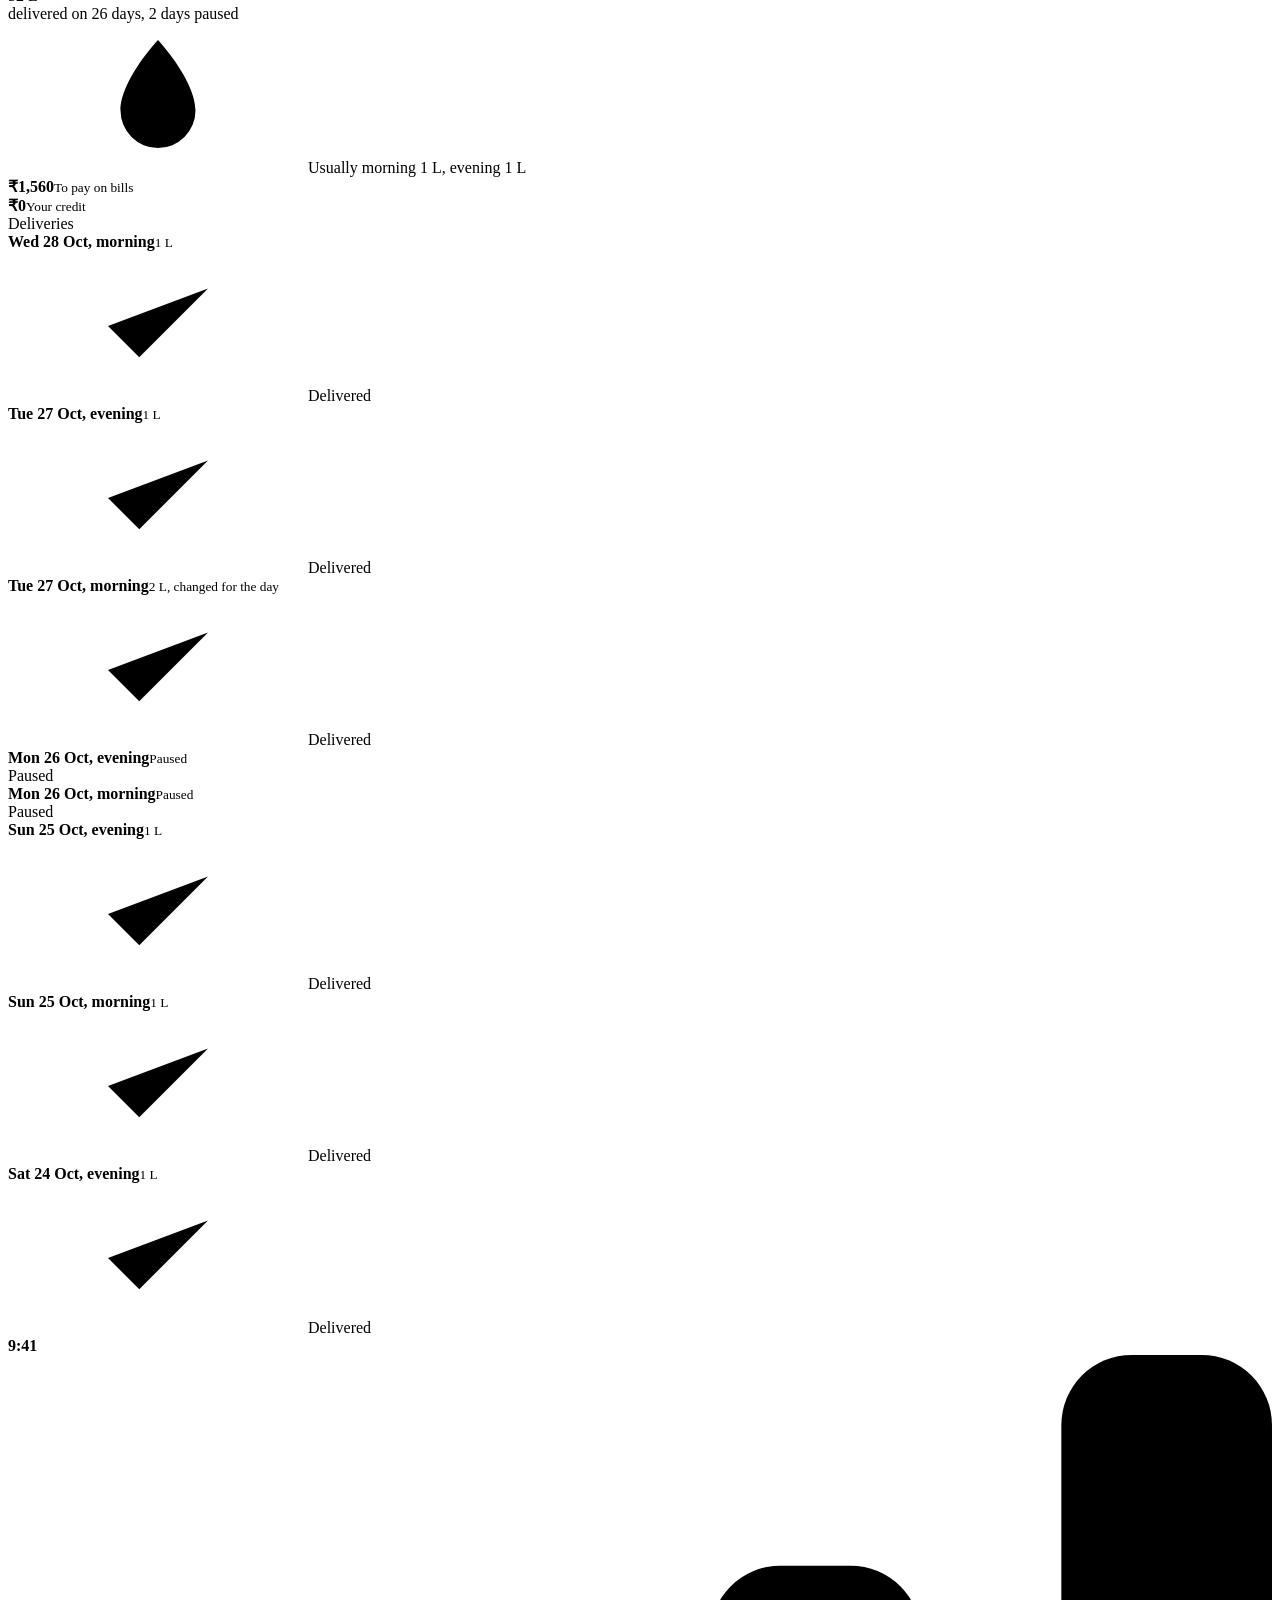
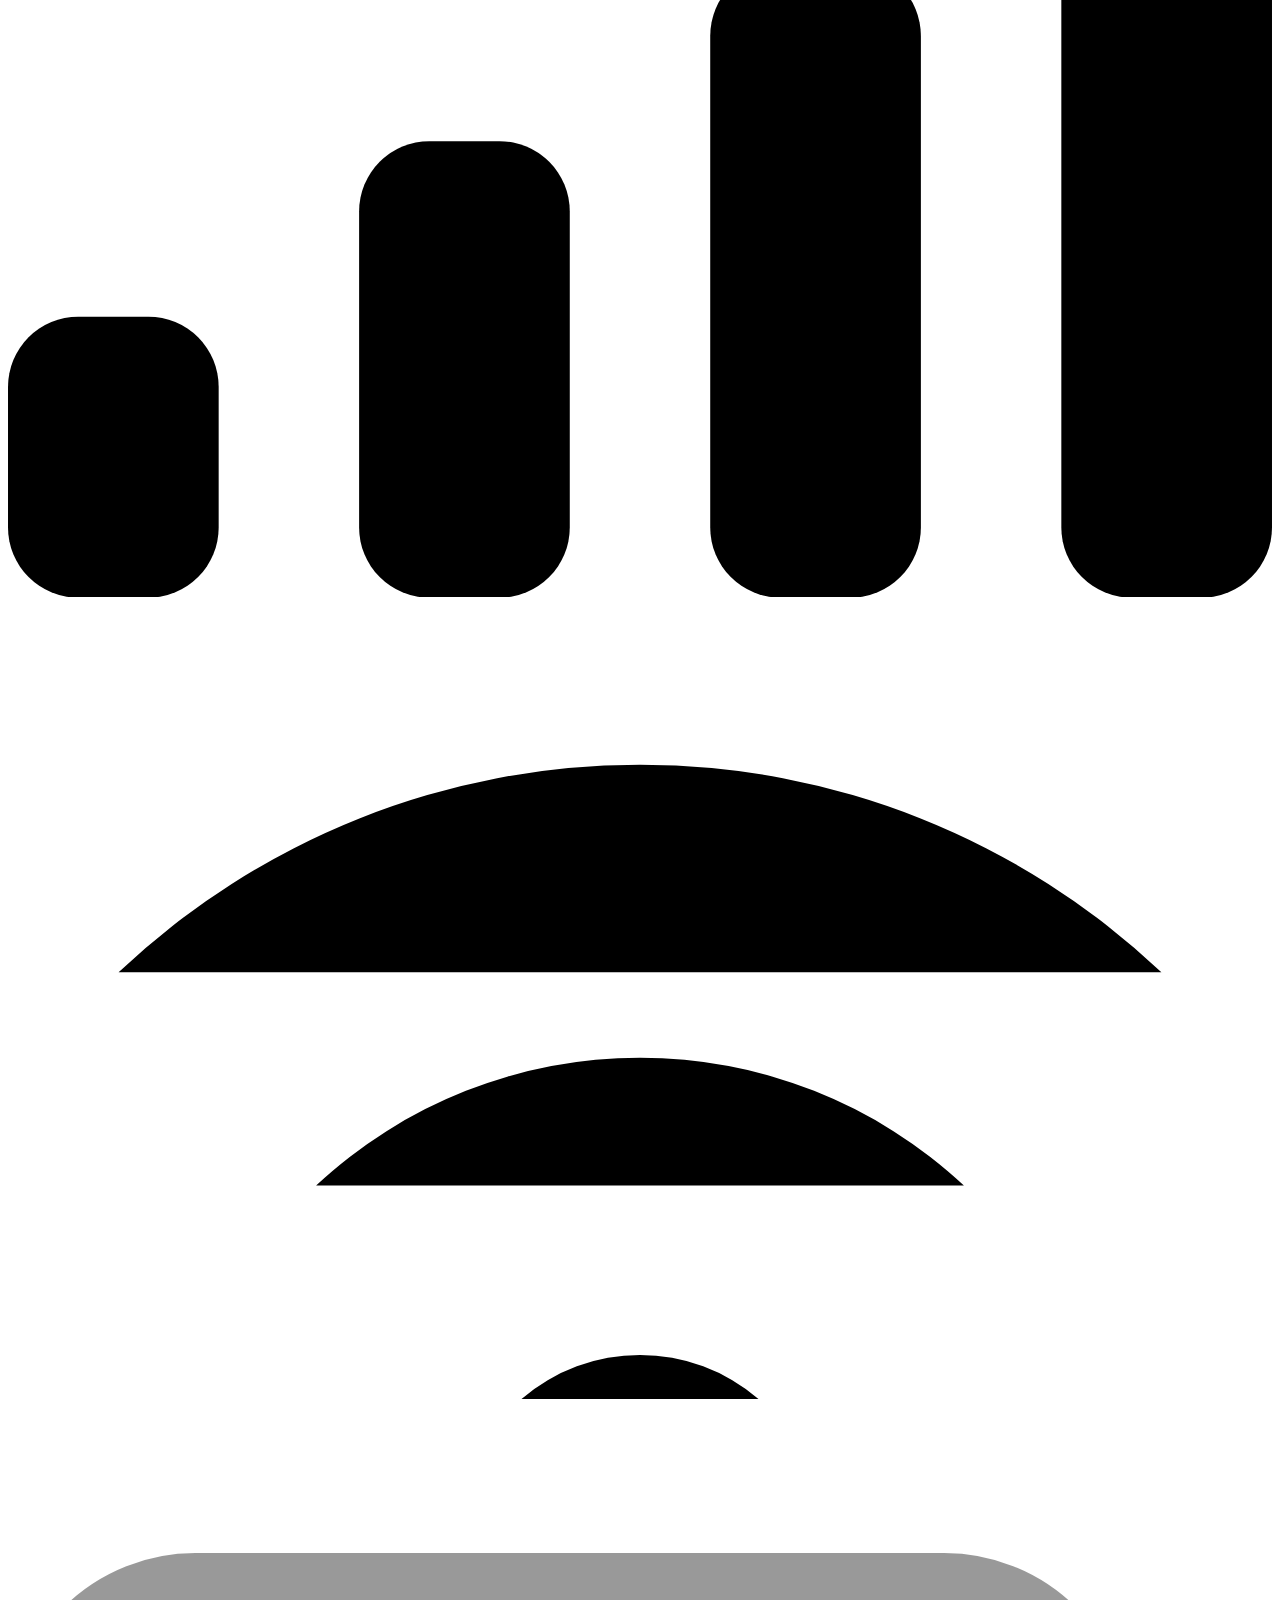
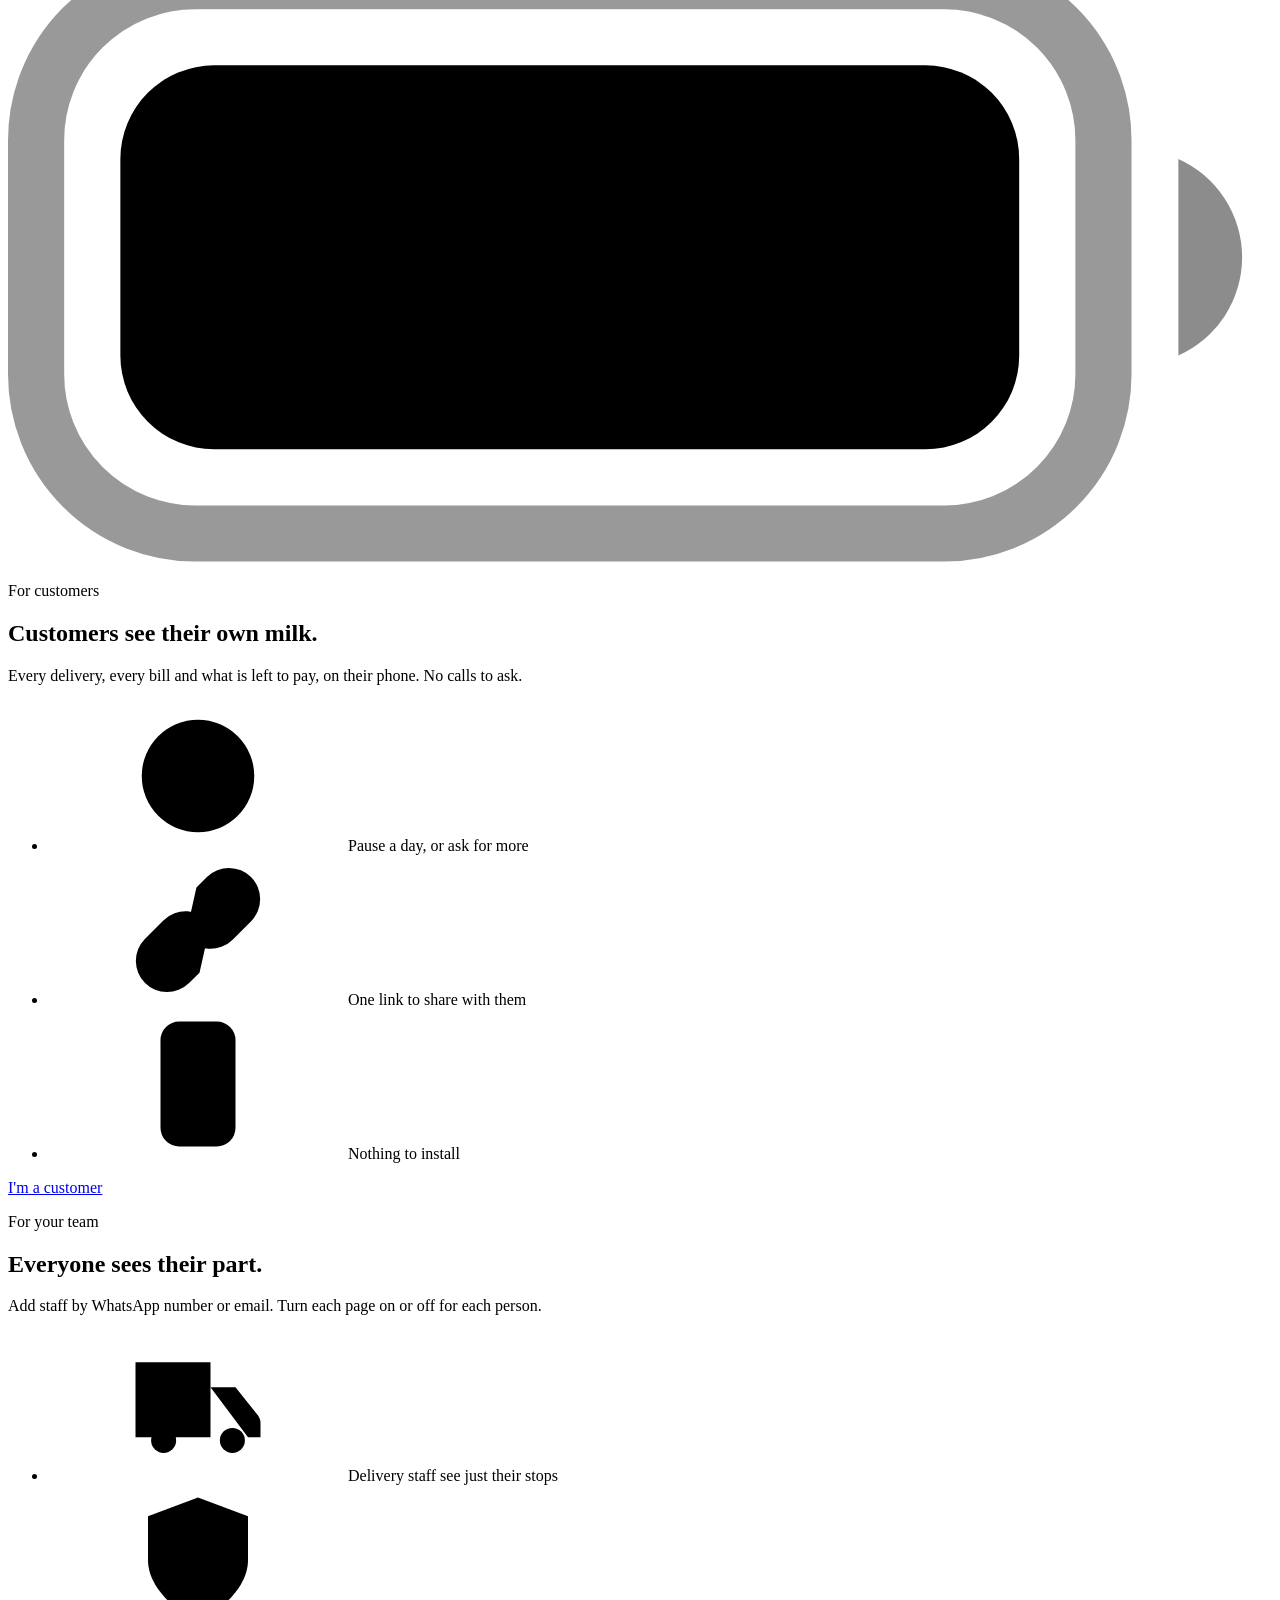
==== commit 2ebb9284: "Website: liquid glass throughout, like Pursee Glass nav capsule that turns dark over navy panels, gl" ====
--- a/web/home.html
+++ b/web/home.html
@@ -46,6 +46,7 @@
 <symbol id="i-chart" viewBox="0 0 24 24"><path d="M3 3v18h18"/><path d="M8 16v-4M13 16V8M18 16v-7"/></symbol>
 <symbol id="i-tv" viewBox="0 0 24 24"><rect x="2" y="7" width="20" height="14" rx="2"/><path d="m17 2-5 5-5-5"/></symbol>
 <symbol id="i-cal" viewBox="0 0 24 24"><rect x="3" y="4" width="18" height="18" rx="3"/><path d="M16 2v4M8 2v4M3 10h18"/></symbol>
+<symbol id="i-person" viewBox="0 0 24 24"><circle cx="12" cy="8" r="4"/><path d="M4 21a8 8 0 0 1 16 0"/></symbol>
 <symbol id="i-users" viewBox="0 0 24 24"><path d="M16 21v-2a4 4 0 0 0-4-4H6a4 4 0 0 0-4 4v2"/><circle cx="9" cy="7" r="4"/><path d="M22 21v-2a4 4 0 0 0-3-3.87"/><path d="M16 3.13a4 4 0 0 1 0 7.75"/></symbol>
 <symbol id="i-shield" viewBox="0 0 24 24"><path d="M12 22s8-4 8-10V5l-8-3-8 3v7c0 6 8 10 8 10z"/><path d="m9 12 2 2 4-4"/></symbol>
 <symbol id="i-msg" viewBox="0 0 24 24"><path d="M21 15a2 2 0 0 1-2 2H7l-4 4V5a2 2 0 0 1 2-2h14a2 2 0 0 1 2 2z"/><path d="M8 9h8M8 13h5"/></symbol>
@@ -56,18 +57,21 @@
 <symbol id="i-swap" viewBox="0 0 24 24"><path d="m16 3 4 4-4 4"/><path d="M20 7H4"/><path d="m8 21-4-4 4-4"/><path d="M4 17h16"/></symbol>
 <symbol id="i-apple" viewBox="0 0 24 24"><path fill="currentColor" d="M18.71 19.5c-.83 1.24-1.71 2.45-3.05 2.47-1.34.03-1.77-.79-3.29-.79-1.53 0-2 .77-3.27.82-1.31.05-2.3-1.32-3.14-2.53C4.25 17 2.94 12.45 4.7 9.39c.87-1.52 2.43-2.48 4.12-2.51 1.28-.02 2.5.87 3.29.87.78 0 2.26-1.07 3.81-.91.65.03 2.47.26 3.64 1.98-.09.06-2.17 1.28-2.15 3.81.03 3.02 2.65 4.03 2.68 4.04-.03.07-.42 1.44-1.38 2.83M13 3.5c.73-.83 1.94-1.46 2.94-1.5.13 1.17-.34 2.35-1.04 3.19-.69.85-1.83 1.51-2.95 1.42-.15-1.15.41-2.35 1.05-3.11z"/></symbol>
 <symbol id="i-gplay" viewBox="0 0 24 24"><path fill="#00C3FF" d="M3.6 2.3c-.3.3-.5.8-.5 1.4v16.6c0 .6.2 1.1.5 1.4l9.3-9.7Z"/><path fill="#00E676" d="M16.1 8.6 5.2 2.4c-.6-.3-1.2-.4-1.6-.1l9.3 9.7Z"/><path fill="#FF3D44" d="M3.6 21.7c.4.3 1 .2 1.6-.1l10.9-6.2-3.2-3.4Z"/><path fill="#FFD500" d="m16.1 15.4 3.6-2c1-.6 1-1.5 0-2.1l-3.6-2.1-3.2 2.8Z"/></symbol>
+<filter id="lgWarp" x="0" y="0" width="100%" height="100%" color-interpolation-filters="sRGB"><feTurbulence type="fractalNoise" baseFrequency="0.011 0.016" numOctaves="2" seed="4" result="n"/><feDisplacementMap in="SourceGraphic" in2="n" scale="14" xChannelSelector="R" yChannelSelector="G"/></filter>
 </defs></svg>
 
+<div class="amb amb--top" aria-hidden="true"><i class="b-sky"></i><i class="b-blue"></i><i class="b-amber"></i></div>
+
 <header class="nav" id="nav">
-  <div class="nav__in">
+  <div class="nav__in lg lg--warp" data-adapt>
     <a class="brand" href="/" aria-label="Dairee home"><img src="/assets/brand/icon-64.png" alt="" width="34" height="34"><span>Dairee</span></a>
     <nav class="nav__links" aria-label="Sections">
-      <a href="#features">Features</a>
-      <a href="#wall">Wall board</a>
-      <a href="#customers">Customers</a>
-      <a href="#faq">Questions</a>
+      <a class="lg-press" href="#features">Features</a>
+      <a class="lg-press" href="#wall">Wall board</a>
+      <a class="lg-press" href="#customers">Customers</a>
+      <a class="lg-press" href="#faq">Questions</a>
     </nav>
-    <a class="btn btn--ink btn--sm" href="/app/">Open Dairee</a>
+    <a class="btn btn--ink btn--sm lg lg--flat lg-press" href="/app/">Open Dairee</a>
   </div>
 </header>
 
@@ -75,14 +79,15 @@
 <!-- ============================================================ hero -->
 <section class="hero" aria-labelledby="hero-h">
   <div class="hero__glow" aria-hidden="true"></div>
+  <div class="amb amb--hero" aria-hidden="true"><i class="b-deep"></i><i class="b-sky"></i><i class="b-teal"></i><i class="b-amber"></i><i class="b-blue"></i></div>
   <div class="wrap hero__grid">
     <div class="hero__copy">
       <h1 id="hero-h" class="rise">Run your dairy from your phone.</h1>
       <p class="lead rise">Tick every drop on the round, pack the right bottles, and send bills that add up.</p>
       <div class="hero__get rise">
       <div class="stores">
-        <a class="store" data-store="play" href="https://play.google.com/store/apps/details?id=co.skifi.dairee" target="_blank" rel="noopener" aria-label="Get it on Google Play"><svg aria-hidden="true"><use href="#i-gplay"/></svg><span class="store__txt"><small>GET IT ON</small><b>Google Play</b></span></a>
-        <a class="store" data-store="ios" href="#get" aria-label="Download on the App Store"><svg aria-hidden="true"><use href="#i-apple"/></svg><span class="store__txt"><small>Download on the</small><b>App Store</b></span></a>
+        <a class="store lg lg-press" data-store="play" href="https://play.google.com/store/apps/details?id=co.skifi.dairee" target="_blank" rel="noopener" aria-label="Get it on Google Play"><svg aria-hidden="true"><use href="#i-gplay"/></svg><span class="store__txt"><small>GET IT ON</small><b>Google Play</b></span></a>
+        <a class="store lg lg-press" data-store="ios" href="#get" aria-label="Download on the App Store"><svg aria-hidden="true"><use href="#i-apple"/></svg><span class="store__txt"><small>Download on the</small><b>App Store</b></span></a>
       </div>
       </div>
       <p class="hero__facts rise">
@@ -98,13 +103,13 @@
             <div class="scr__top"></div>
             <div class="scr__bar">
               <div><small>Green Meadows Dairy</small><b>Morning round</b></div>
-              <div class="scr__icons"><svg><use href="#i-more"/></svg></div>
+              <div class="scr__icons lg lg--flat"><svg><use href="#i-more"/></svg></div>
             </div>
             <div class="scr__hero">
               <div class="scr__mrow">
-                <i class="scr__cb"><svg><use href="#i-prev"/></svg></i>
+                <i class="scr__cb lg lg--flat lg--dark"><svg><use href="#i-prev"/></svg></i>
                 <span><svg><use href="#i-sunrise"/></svg>Morning, today<svg><use href="#i-down"/></svg></span>
-                <i class="scr__cb"><svg><use href="#i-next"/></svg></i>
+                <i class="scr__cb lg lg--flat lg--dark"><svg><use href="#i-next"/></svg></i>
               </div>
               <div class="scr__amt" id="hAmt">15 L</div>
               <div class="scr__of">of 25.5 L delivered on <span data-today>28 Oct</span></div>
@@ -113,7 +118,7 @@
               <div class="scr__line"></div>
               <div class="scr__note"><svg><use href="#i-bottle"/></svg><span id="hNote">2 bottles to collect, 1 paused</span></div>
             </div>
-            <div class="scr__seg"><span class="on">All 14</span><span>To do <b id="hTodo">6</b></span><span>Done <b id="hDone2">7</b></span><span>Paused 1</span></div>
+            <div class="scr__seg lg lg--flat"><span class="on">All 14</span><span>To do <b id="hTodo">6</b></span><span>Done <b id="hDone2">7</b></span><span>Paused 1</span></div>
             <div class="scr__listwrap">
               <div class="scr__list" id="hList">
                 <div class="scr__grp" id="gLake">
@@ -132,6 +137,7 @@
                 </div>
               </div>
             </div>
+            <div class="scr__nav lg"><span class="on"><svg><use href="#i-sunrise"/></svg>Today</span><span><svg><use href="#i-users"/></svg>Customers</span><span><svg><use href="#i-wallet"/></svg>To collect</span><span><svg><use href="#i-person"/></svg>Profile</span></div>
           </div>
           <div class="sb"><b>6:41</b><span class="sb__sys"><svg viewBox="0 0 18 12"><rect x="0" y="8" width="3" height="4" rx="1"/><rect x="5" y="5.5" width="3" height="6.5" rx="1"/><rect x="10" y="3" width="3" height="9" rx="1"/><rect x="15" y="0" width="3" height="12" rx="1"/></svg><svg class="wifi" viewBox="0 0 16 12"><path d="M1.4 4.7a9.6 9.6 0 0 1 13.2 0M3.9 7.4a6 6 0 0 1 8.2 0M6.5 10.1a2.3 2.3 0 0 1 3 0" stroke-width="1.9" stroke-linecap="round"/></svg><svg class="bat" viewBox="0 0 27 13"><rect x=".6" y=".6" width="22.8" height="11.8" rx="3.4" fill="none" stroke="currentColor" stroke-opacity=".4" stroke-width="1.2"/><rect x="2.4" y="2.4" width="19.2" height="8.2" rx="2"/><path d="M25 4.4v4.2a2.3 2.3 0 0 0 0-4.2z" opacity=".45"/></svg></span></div><i class="island"></i><i class="hi"></i>
         </div>
@@ -142,16 +148,16 @@
       <span class="d3 d3--htick" data-depth="3" aria-hidden="true"><img src="/assets/3d/tick.webp" alt="" width="281" height="279" decoding="async"></span>
       <span class="d3 d3--hdrop" data-depth="2.6" aria-hidden="true"><img src="/assets/3d/drop.webp" alt="" width="279" height="301" decoding="async"></span>
 
-      <div class="float float--msg">
+      <div class="float float--msg lg lg--warp">
         <p class="float__head"><svg class="ic"><use href="#i-msg"/></svg>Request from Lakshmi Iyer</p>
         <p class="float__bubble">2 L on Friday evening instead of 1 L. Family visiting.</p>
         <p class="float__btns"><span>Yes</span><span>No</span></p>
       </div>
-      <div class="float float--btl">
+      <div class="float float--btl lg lg--warp">
         <i class="float__dot"><svg class="ic"><use href="#i-bottle"/></svg></i>
         <div><b>Bottles collected</b><small>Thomas Mathew, 3B</small></div>
       </div>
-      <div class="float float--pack" id="hPack">
+      <div class="float float--pack lg lg--warp" id="hPack">
         <small>Packing for tomorrow</small>
         <b>25.5 L</b>
         <p class="chips"><u>13 x 1 litre bottle</u><u>5 x 500 ml bottle</u><u>4 x 2 litre can</u></p>
@@ -172,6 +178,7 @@
 
     <div class="bento">
       <article class="card card--big reveal">
+        <div class="amb amb--card" aria-hidden="true"><i class="b-sky"></i><i class="b-teal"></i></div>
         <div class="card__copy">
           <h3>Tick every door.</h3>
           <p>The round by building, with how much each house takes and in what. Litres out and stops to go, worked out as you go.</p>
@@ -248,17 +255,18 @@
 
 <!-- ============================================================ the wall board -->
 <section class="wall" id="wall" aria-labelledby="w-h">
+  <div class="amb amb--wall" aria-hidden="true"><i class="b-blue"></i><i class="b-amber"></i><i class="b-sky"></i><i class="b-teal"></i></div>
   <div class="wrap wall__grid">
     <div class="wall__copy reveal">
-      <p class="pill pill--glass"><svg class="ic" aria-hidden="true"><use href="#i-tv"/></svg>The wall board</p>
+      <p class="pill pill--glass lg lg--dark"><svg class="ic" aria-hidden="true"><use href="#i-tv"/></svg>The wall board</p>
       <h2 id="w-h">Put today on the office wall.</h2>
       <p class="lead">Both rounds, large, on any screen in the office. Everyone sees how far the round has got.</p>
       <ul class="ticks">
-        <li><i><svg class="ic" aria-hidden="true"><use href="#i-refresh"/></svg></i>Updates by itself every half minute</li>
-        <li><i><svg class="ic" aria-hidden="true"><use href="#i-sunrise"/></svg></i>Morning and evening side by side</li>
-        <li><i><svg class="ic" aria-hidden="true"><use href="#i-box"/></svg></i>Tomorrow's packing underneath</li>
+        <li><i class="lg lg--flat lg--dark"><svg class="ic" aria-hidden="true"><use href="#i-refresh"/></svg></i>Updates by itself every half minute</li>
+        <li><i class="lg lg--flat lg--dark"><svg class="ic" aria-hidden="true"><use href="#i-sunrise"/></svg></i>Morning and evening side by side</li>
+        <li><i class="lg lg--flat lg--dark"><svg class="ic" aria-hidden="true"><use href="#i-box"/></svg></i>Tomorrow's packing underneath</li>
       </ul>
-      <div class="wall__ctl"><a class="btn btn--sky" href="/app/">Start your farm</a></div>
+      <div class="wall__ctl"><a class="btn btn--sky lg lg-press" href="/app/">Start your farm</a></div>
     </div>
     <div class="tv reveal" aria-hidden="true">
       <span class="d3 d3--wclock" aria-hidden="true"><img src="/assets/3d/clock.webp" alt="" width="248" height="305" loading="lazy" decoding="async"></span>
@@ -293,9 +301,9 @@
             <div class="scr__bar"><div><small>Green Meadows Dairy</small><b>Lakshmi Iyer</b></div></div>
             <div class="scr__hero">
               <div class="scr__mrow">
-                <i class="scr__cb"><svg><use href="#i-prev"/></svg></i>
+                <i class="scr__cb lg lg--flat lg--dark"><svg><use href="#i-prev"/></svg></i>
                 <span><svg><use href="#i-cal"/></svg><span data-month>October 2026</span></span>
-                <i class="scr__cb"><svg><use href="#i-next"/></svg></i>
+                <i class="scr__cb lg lg--flat lg--dark"><svg><use href="#i-next"/></svg></i>
               </div>
               <div class="scr__amt">52 L</div>
               <div class="scr__of">delivered on 26 days, 2 days paused</div>
@@ -326,26 +334,27 @@
       <h2 id="c-h">Customers see their own milk.</h2>
       <p class="lead">Every delivery, every bill and what is left to pay, on their phone. No calls to ask.</p>
       <ul class="ticks ticks--dark">
-        <li><i><svg class="ic" aria-hidden="true"><use href="#i-pause"/></svg></i>Pause a day, or ask for more</li>
-        <li><i><svg class="ic" aria-hidden="true"><use href="#i-link"/></svg></i>One link to share with them</li>
-        <li><i><svg class="ic" aria-hidden="true"><use href="#i-phone"/></svg></i>Nothing to install</li>
+        <li><i class="lg lg--flat"><svg class="ic" aria-hidden="true"><use href="#i-pause"/></svg></i>Pause a day, or ask for more</li>
+        <li><i class="lg lg--flat"><svg class="ic" aria-hidden="true"><use href="#i-link"/></svg></i>One link to share with them</li>
+        <li><i class="lg lg--flat"><svg class="ic" aria-hidden="true"><use href="#i-phone"/></svg></i>Nothing to install</li>
       </ul>
-      <div class="split__cta"><a class="btn btn--ink" href="/c">I'm a customer</a></div>
+      <div class="split__cta"><a class="btn btn--ink lg lg-press" href="/c">I'm a customer</a></div>
     </div>
   </div>
 </section>
 
 <!-- ============================================================ staff -->
 <section class="sec sec--ice" id="team" aria-labelledby="t-h">
+  <div class="amb amb--team" aria-hidden="true"><i class="b-sky"></i><i class="b-amber"></i><i class="b-blue"></i></div>
   <div class="wrap split split--rev">
     <div class="split__copy reveal">
       <p class="kicker">For your team</p>
       <h2 id="t-h">Everyone sees their part.</h2>
       <p class="lead">Add staff by WhatsApp number or email. Turn each page on or off for each person.</p>
       <ul class="ticks ticks--dark">
-        <li><i><svg class="ic" aria-hidden="true"><use href="#i-truck"/></svg></i>Delivery staff see just their stops</li>
-        <li><i><svg class="ic" aria-hidden="true"><use href="#i-shield"/></svg></i>Money stays with who you choose</li>
-        <li><i><svg class="ic" aria-hidden="true"><use href="#i-refresh"/></svg></i>Every change kept, and by whom</li>
+        <li><i class="lg lg--flat"><svg class="ic" aria-hidden="true"><use href="#i-truck"/></svg></i>Delivery staff see just their stops</li>
+        <li><i class="lg lg--flat"><svg class="ic" aria-hidden="true"><use href="#i-shield"/></svg></i>Money stays with who you choose</li>
+        <li><i class="lg lg--flat"><svg class="ic" aria-hidden="true"><use href="#i-refresh"/></svg></i>Every change kept, and by whom</li>
       </ul>
     </div>
     <div class="split__visual split__visual--deco reveal" aria-hidden="true">
@@ -366,6 +375,7 @@
 
 <!-- ============================================================ questions -->
 <section class="sec" id="faq" aria-labelledby="q-h">
+  <div class="amb amb--faq" aria-hidden="true"><i class="b-sky"></i><i class="b-amber"></i></div>
   <div class="wrap faq">
     <div class="sec__head reveal">
       <p class="kicker">Questions</p>
@@ -387,6 +397,7 @@
   <div class="wrap">
     <div class="cta reveal">
       <div class="cta__glow" aria-hidden="true"></div>
+      <div class="amb amb--cta" aria-hidden="true"><i class="b-deep"></i><i class="b-teal"></i><i class="b-amber"></i><i class="b-sky"></i></div>
       <span class="d3 d3--ccow" aria-hidden="true"><img src="/assets/3d/cow.webp" alt="" width="284" height="299" loading="lazy" decoding="async"></span>
       <span class="d3 d3--glow d3--ctick" aria-hidden="true"><img src="/assets/3d/tick.webp" alt="" width="281" height="279" loading="lazy" decoding="async"></span>
       <span class="d3 d3--cbottle" aria-hidden="true"><img src="/assets/3d/bottle.webp" alt="" width="139" height="324" loading="lazy" decoding="async"></span>
@@ -395,18 +406,18 @@
       <h2>Your dairy, sorted.</h2>
       <p>Get Dairee on your phone, name your farm, and add your first customers.</p>
       <div class="stores">
-        <a class="store" data-store="play" href="https://play.google.com/store/apps/details?id=co.skifi.dairee" target="_blank" rel="noopener" aria-label="Get it on Google Play"><svg aria-hidden="true"><use href="#i-gplay"/></svg><span class="store__txt"><small>GET IT ON</small><b>Google Play</b></span></a>
-        <a class="store" data-store="ios" href="#get" aria-label="Download on the App Store"><svg aria-hidden="true"><use href="#i-apple"/></svg><span class="store__txt"><small>Download on the</small><b>App Store</b></span></a>
+        <a class="store lg lg-press" data-store="play" href="https://play.google.com/store/apps/details?id=co.skifi.dairee" target="_blank" rel="noopener" aria-label="Get it on Google Play"><svg aria-hidden="true"><use href="#i-gplay"/></svg><span class="store__txt"><small>GET IT ON</small><b>Google Play</b></span></a>
+        <a class="store lg lg-press" data-store="ios" href="#get" aria-label="Download on the App Store"><svg aria-hidden="true"><use href="#i-apple"/></svg><span class="store__txt"><small>Download on the</small><b>App Store</b></span></a>
       </div>
     </div>
   </div>
 </section>
 </main>
 
-<div class="getbar" id="getbar" aria-hidden="true">
+<div class="getbar lg lg--warp" id="getbar" data-adapt aria-hidden="true">
   <img src="/assets/brand/icon-64.png" alt="" width="40" height="40">
   <p><b>Dairee</b><span>The dairy farm app</span></p>
-  <a class="btn btn--sky btn--sm" href="#get" tabindex="-1">Get the app</a>
+  <a class="btn btn--sky btn--sm lg lg--flat lg-press" href="#get" tabindex="-1">Get the app</a>
 </div>
 
 <footer class="foot">
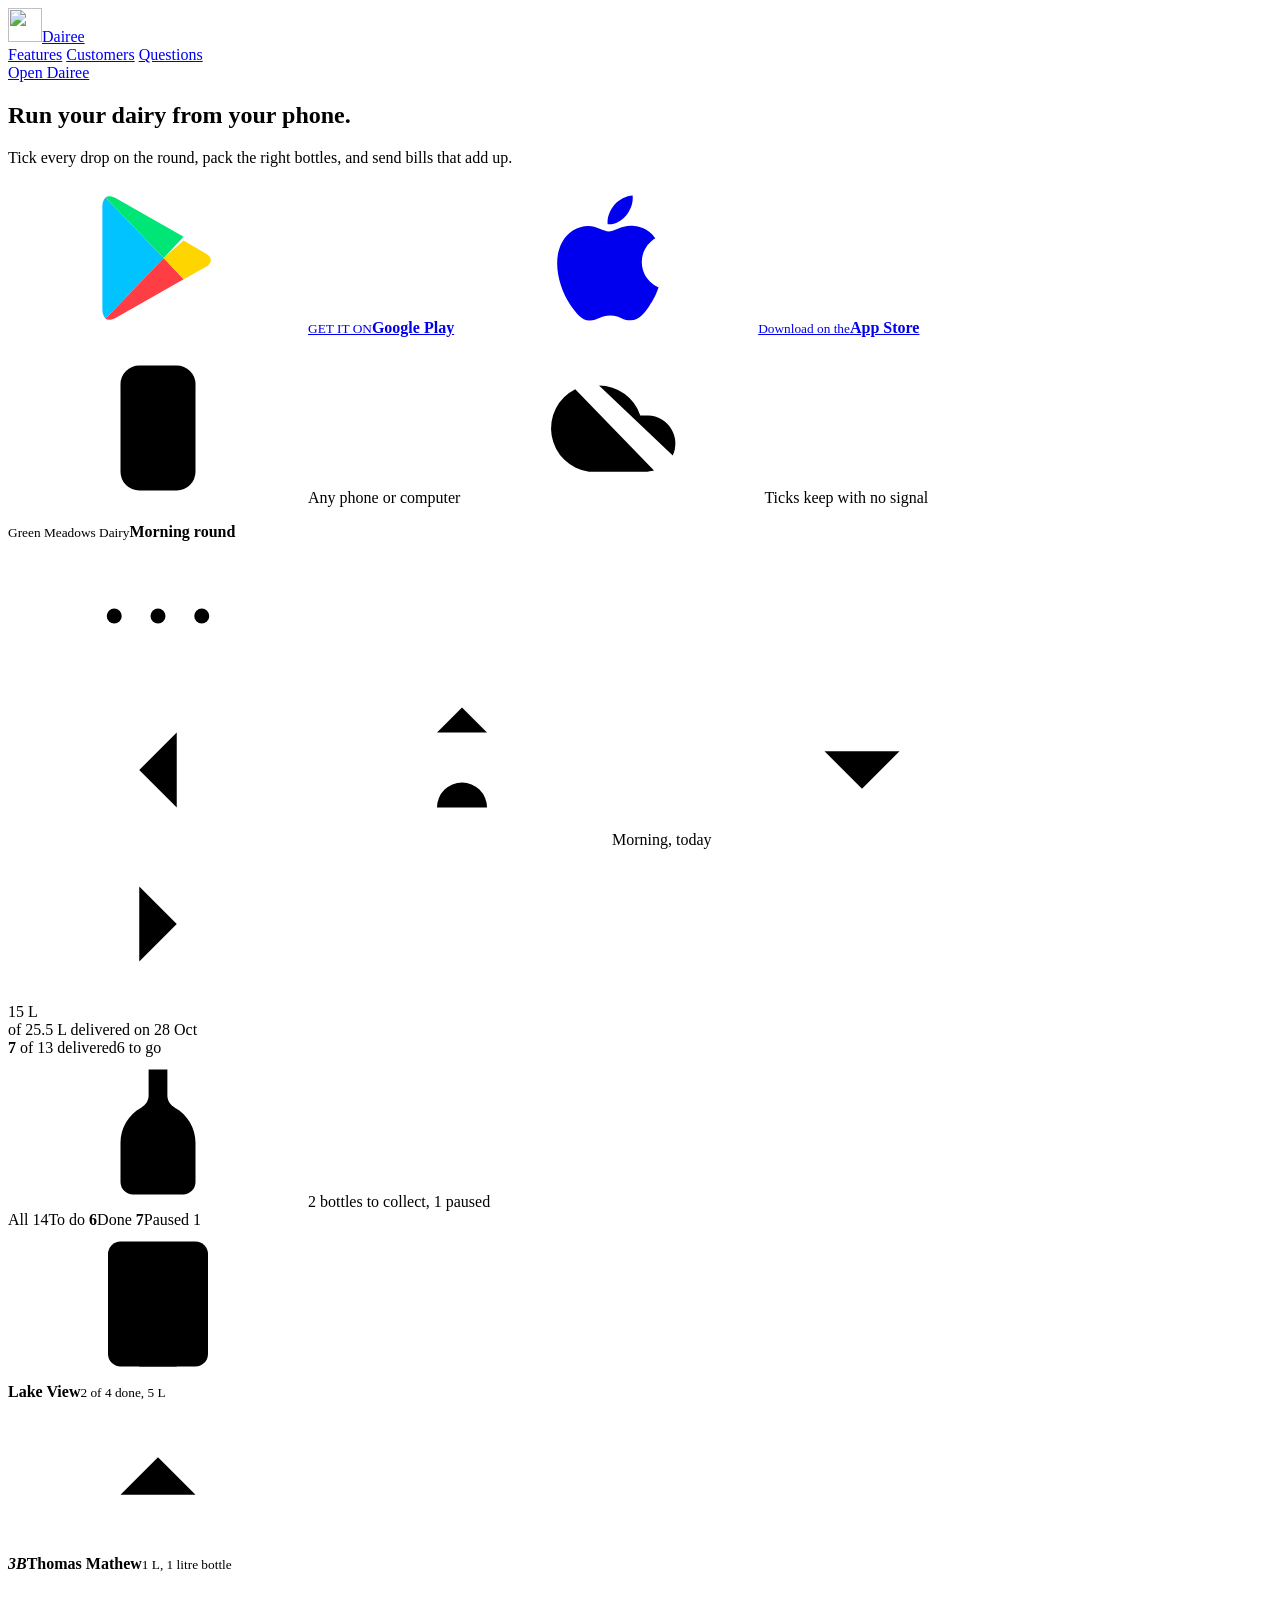
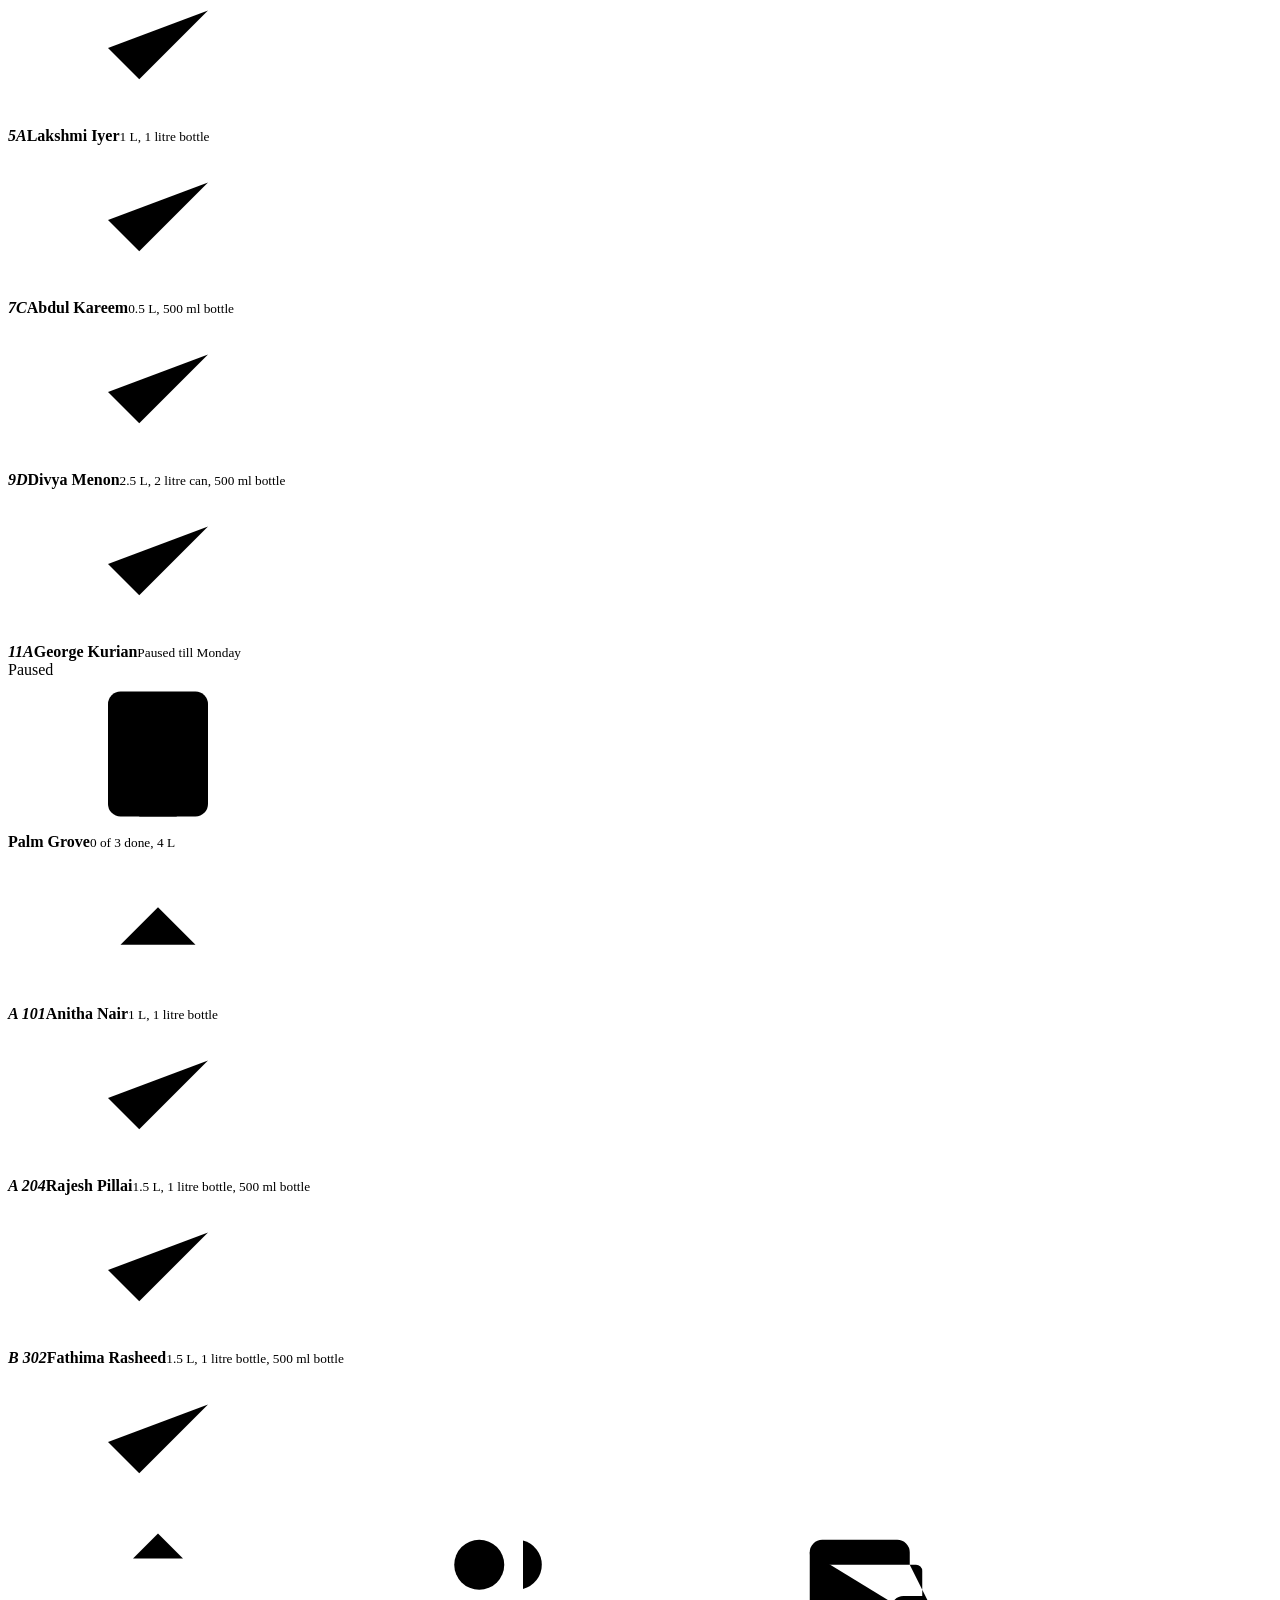
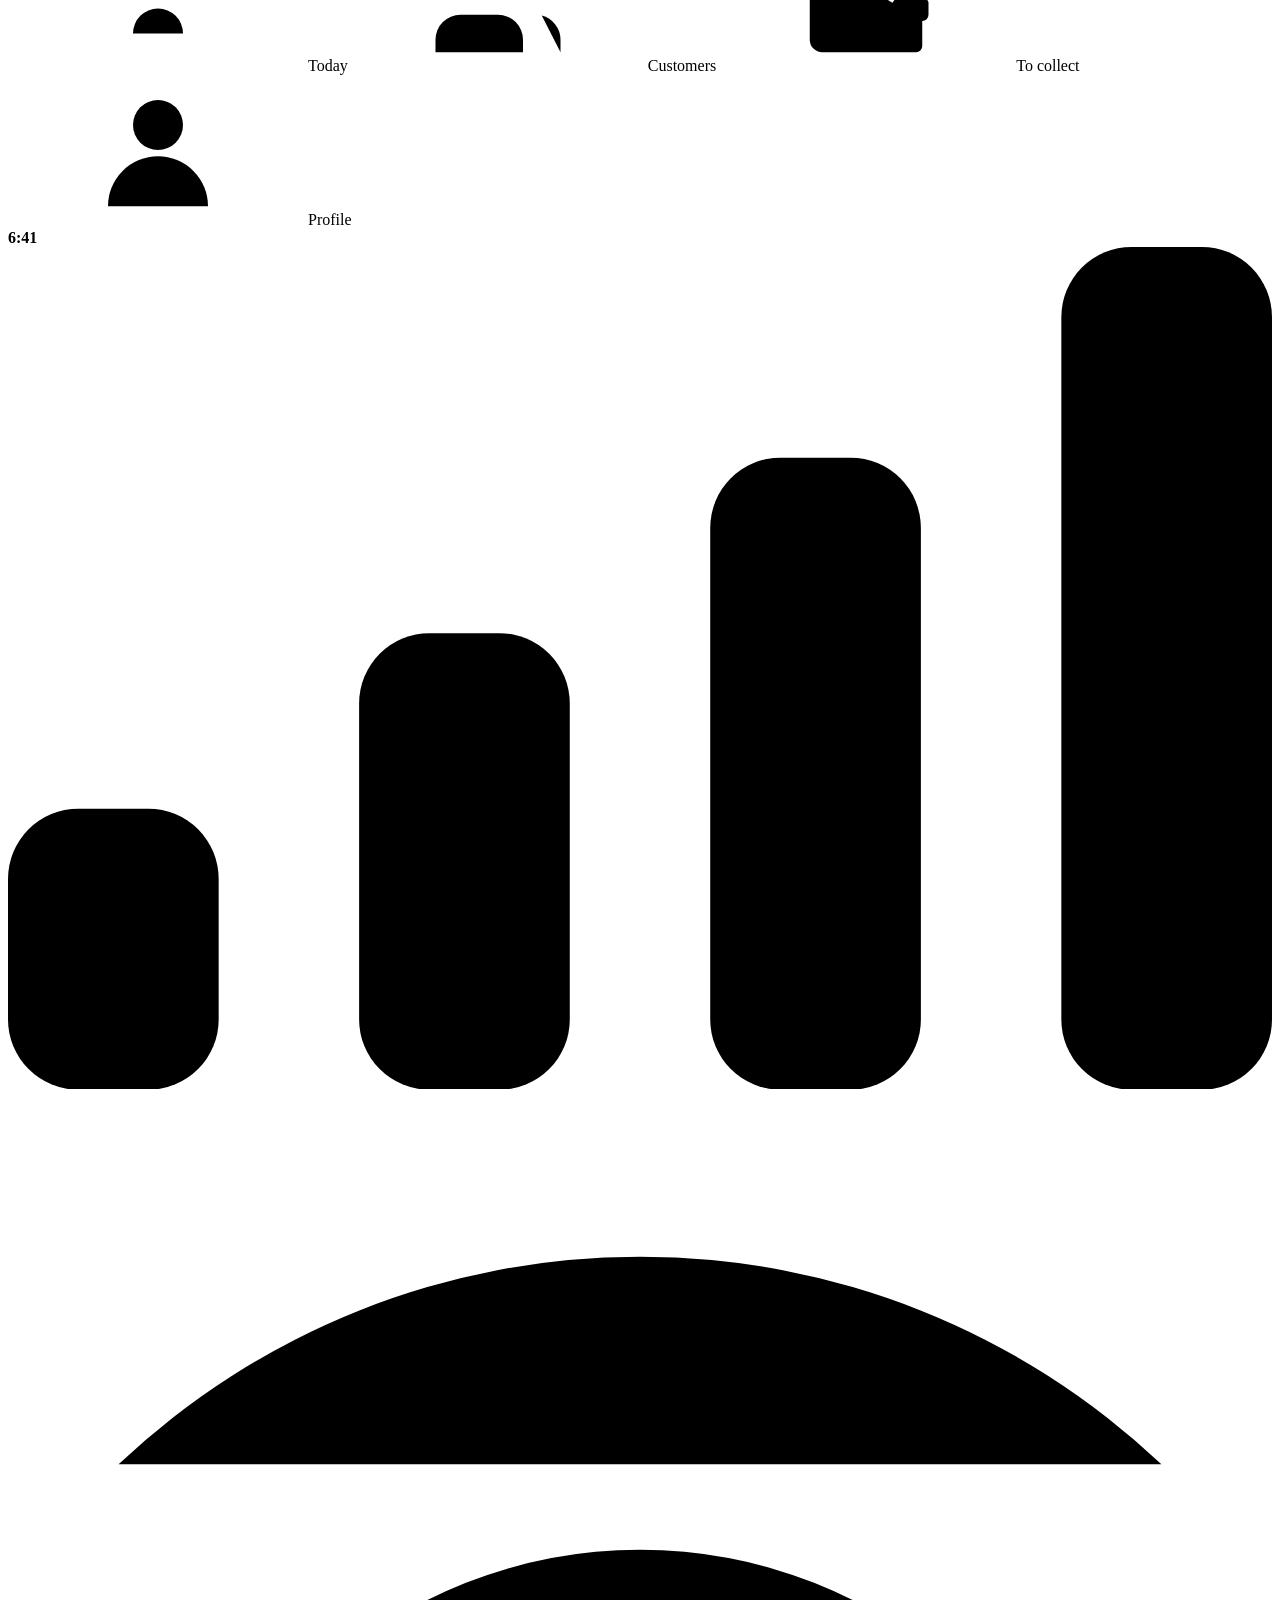
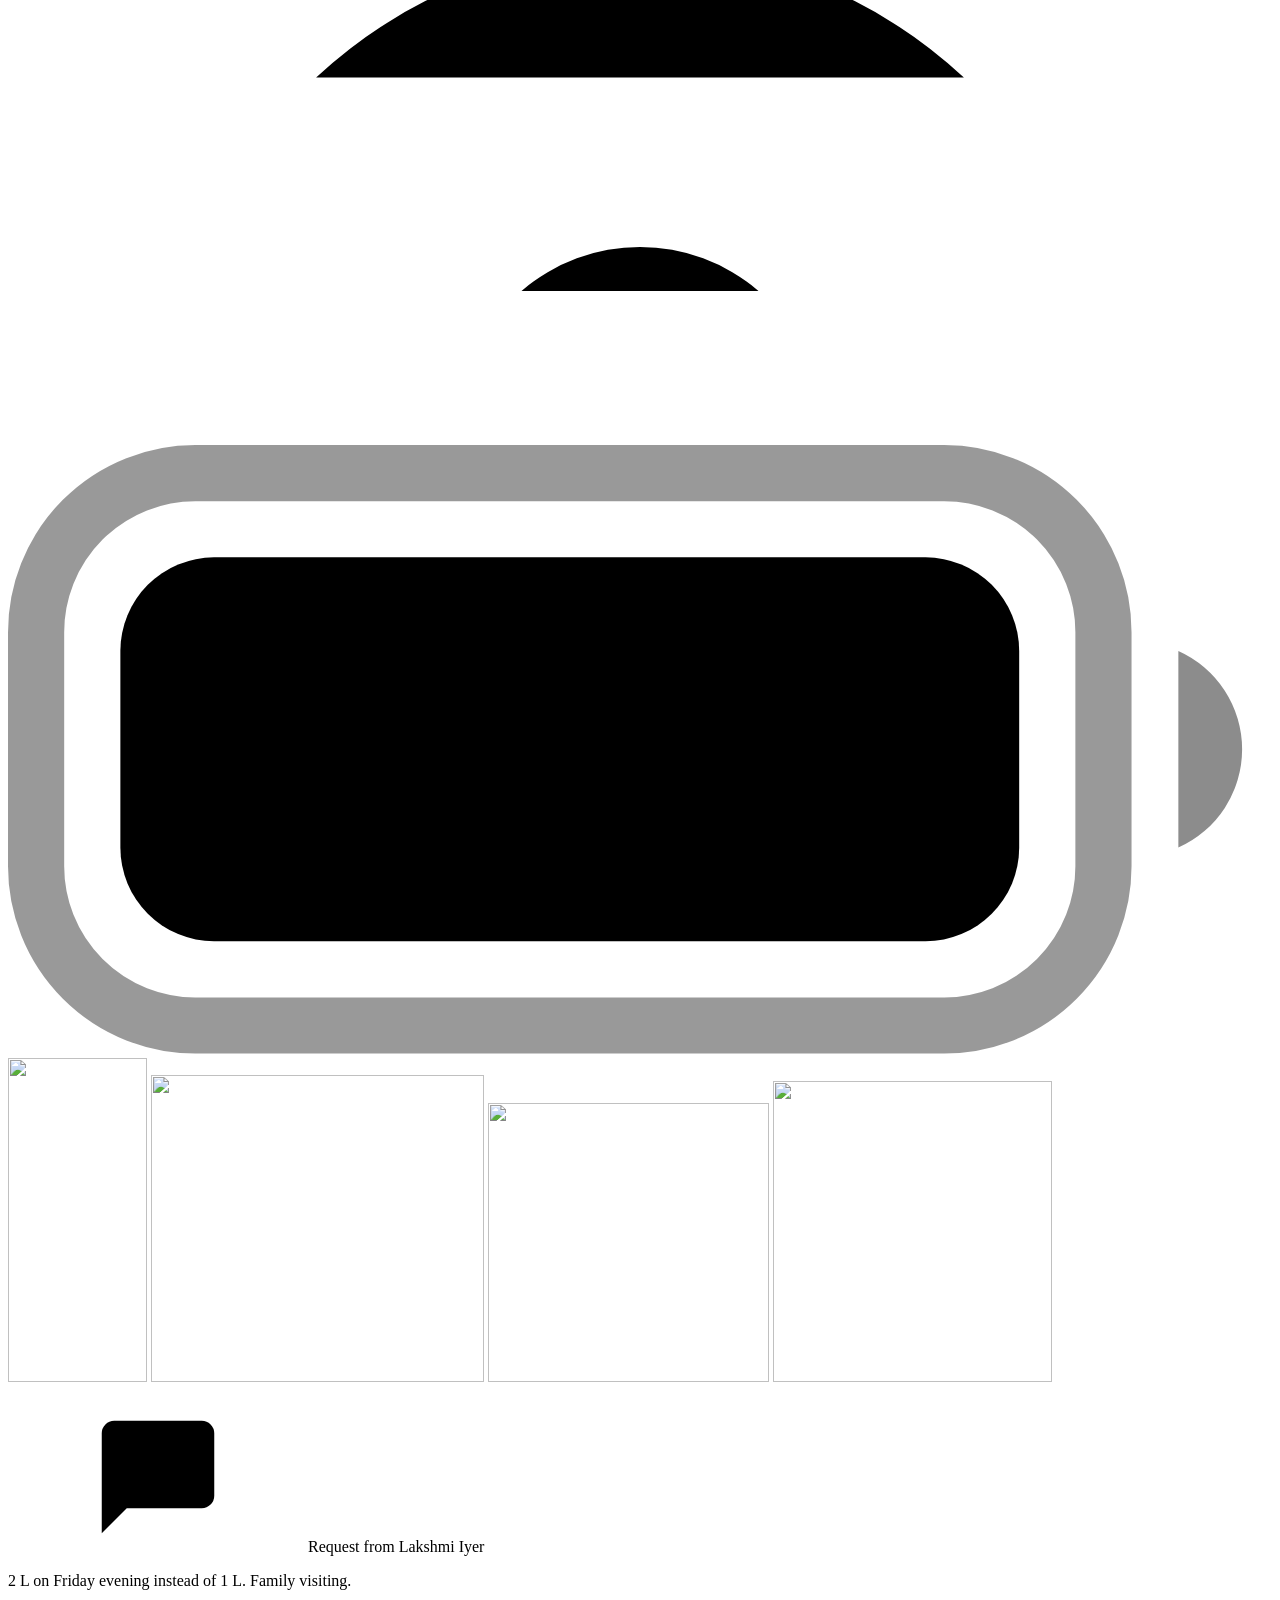
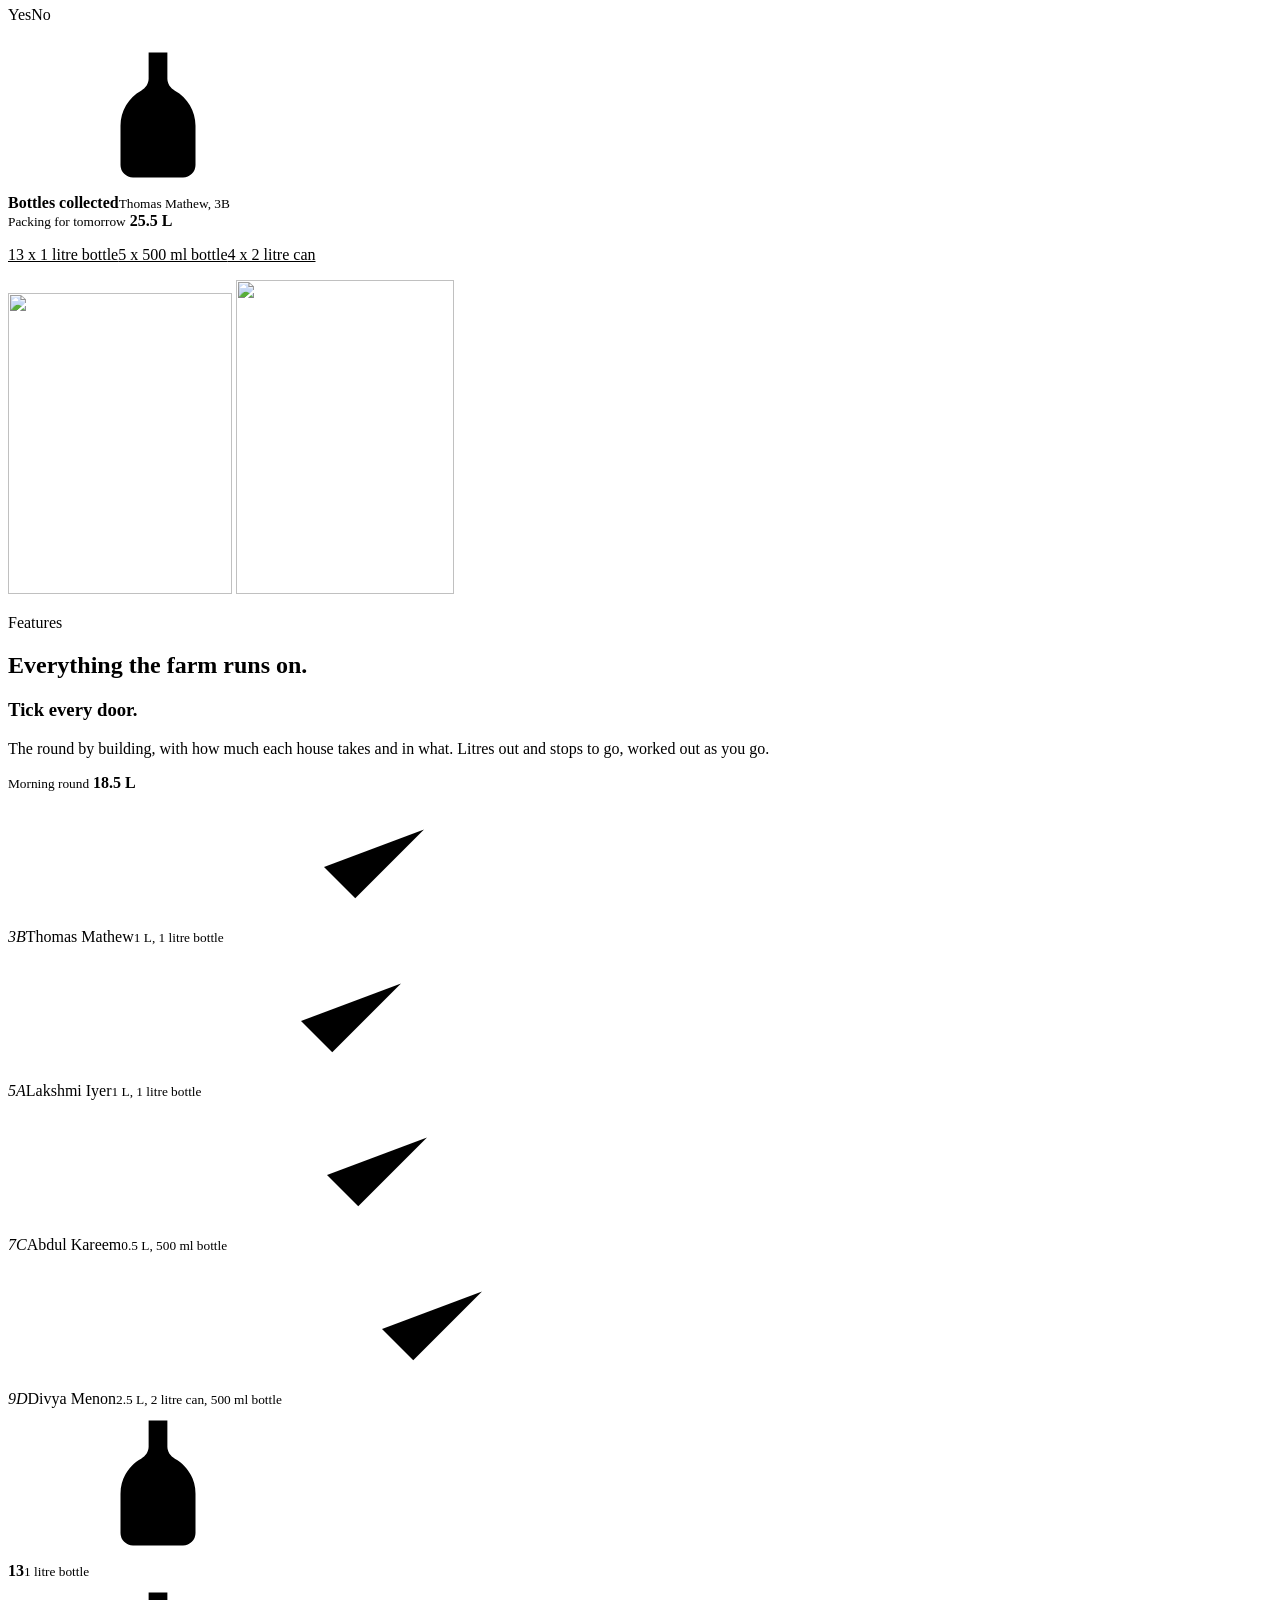
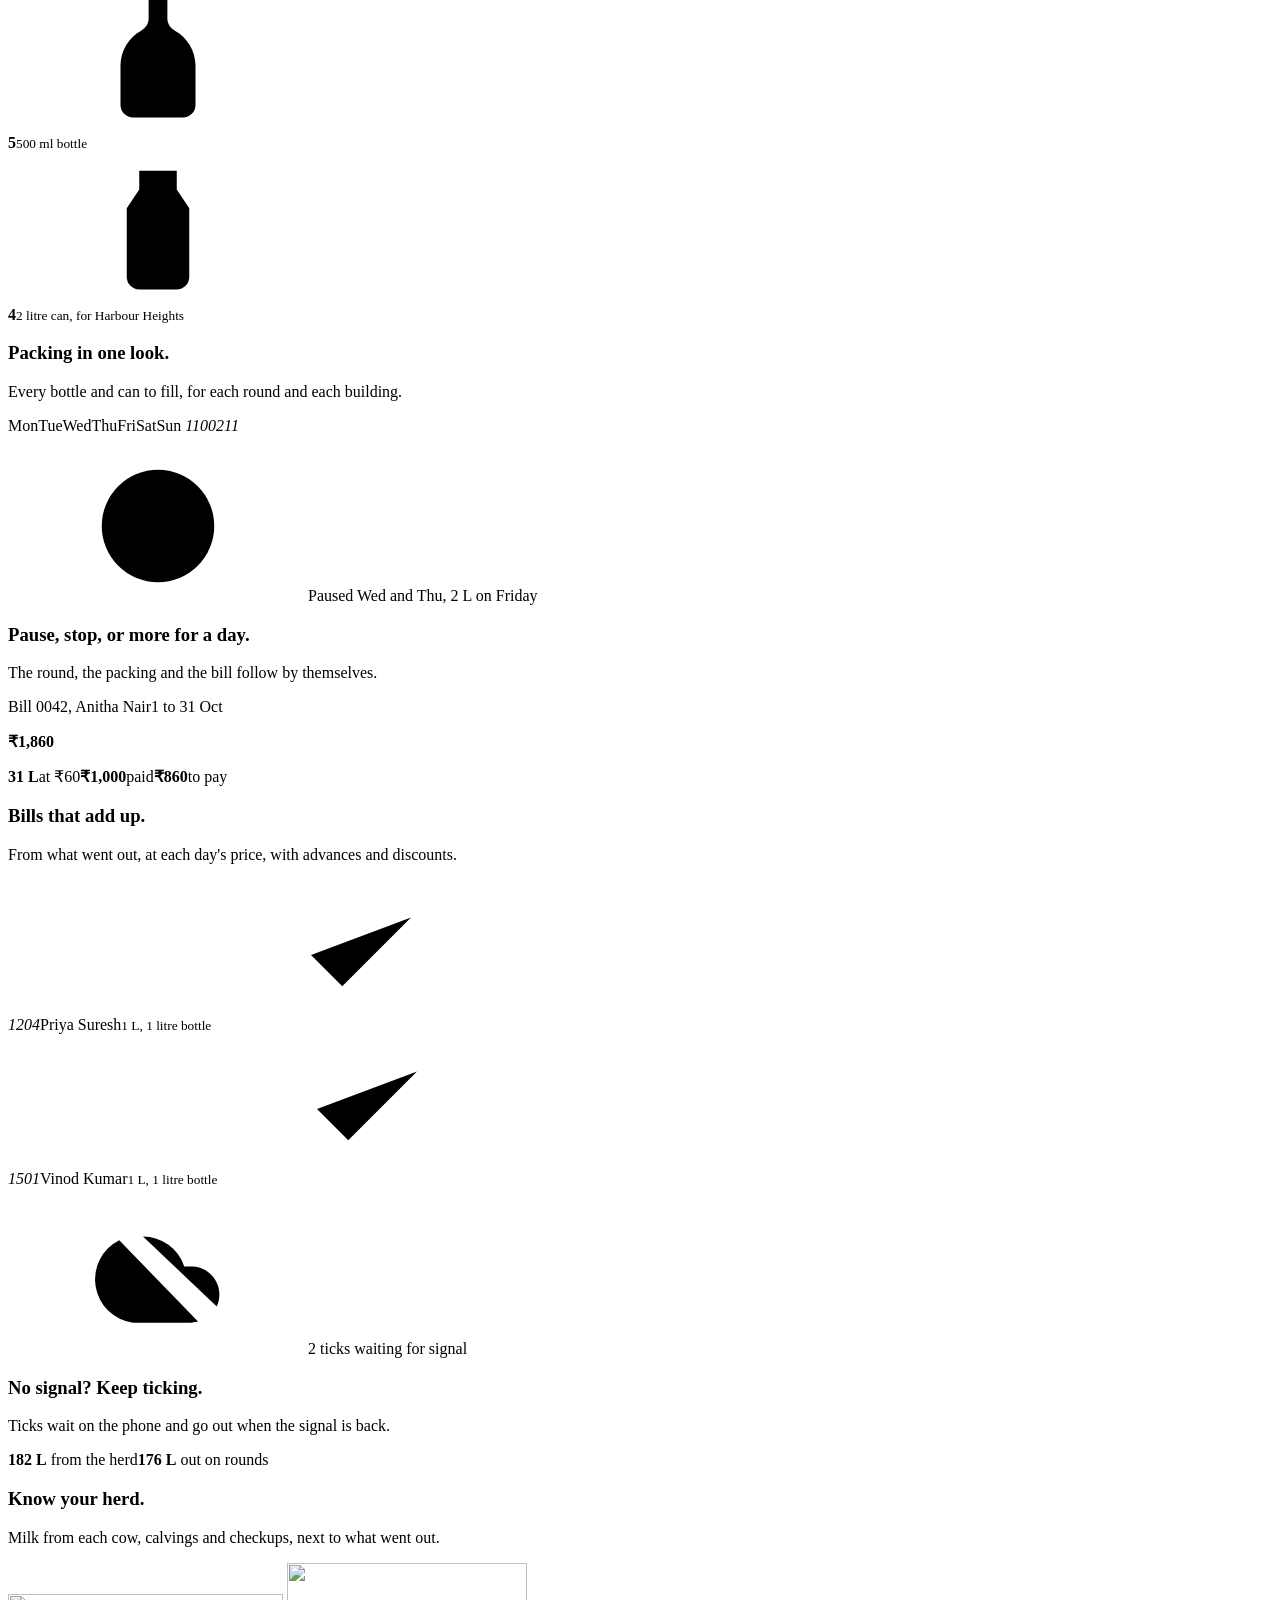
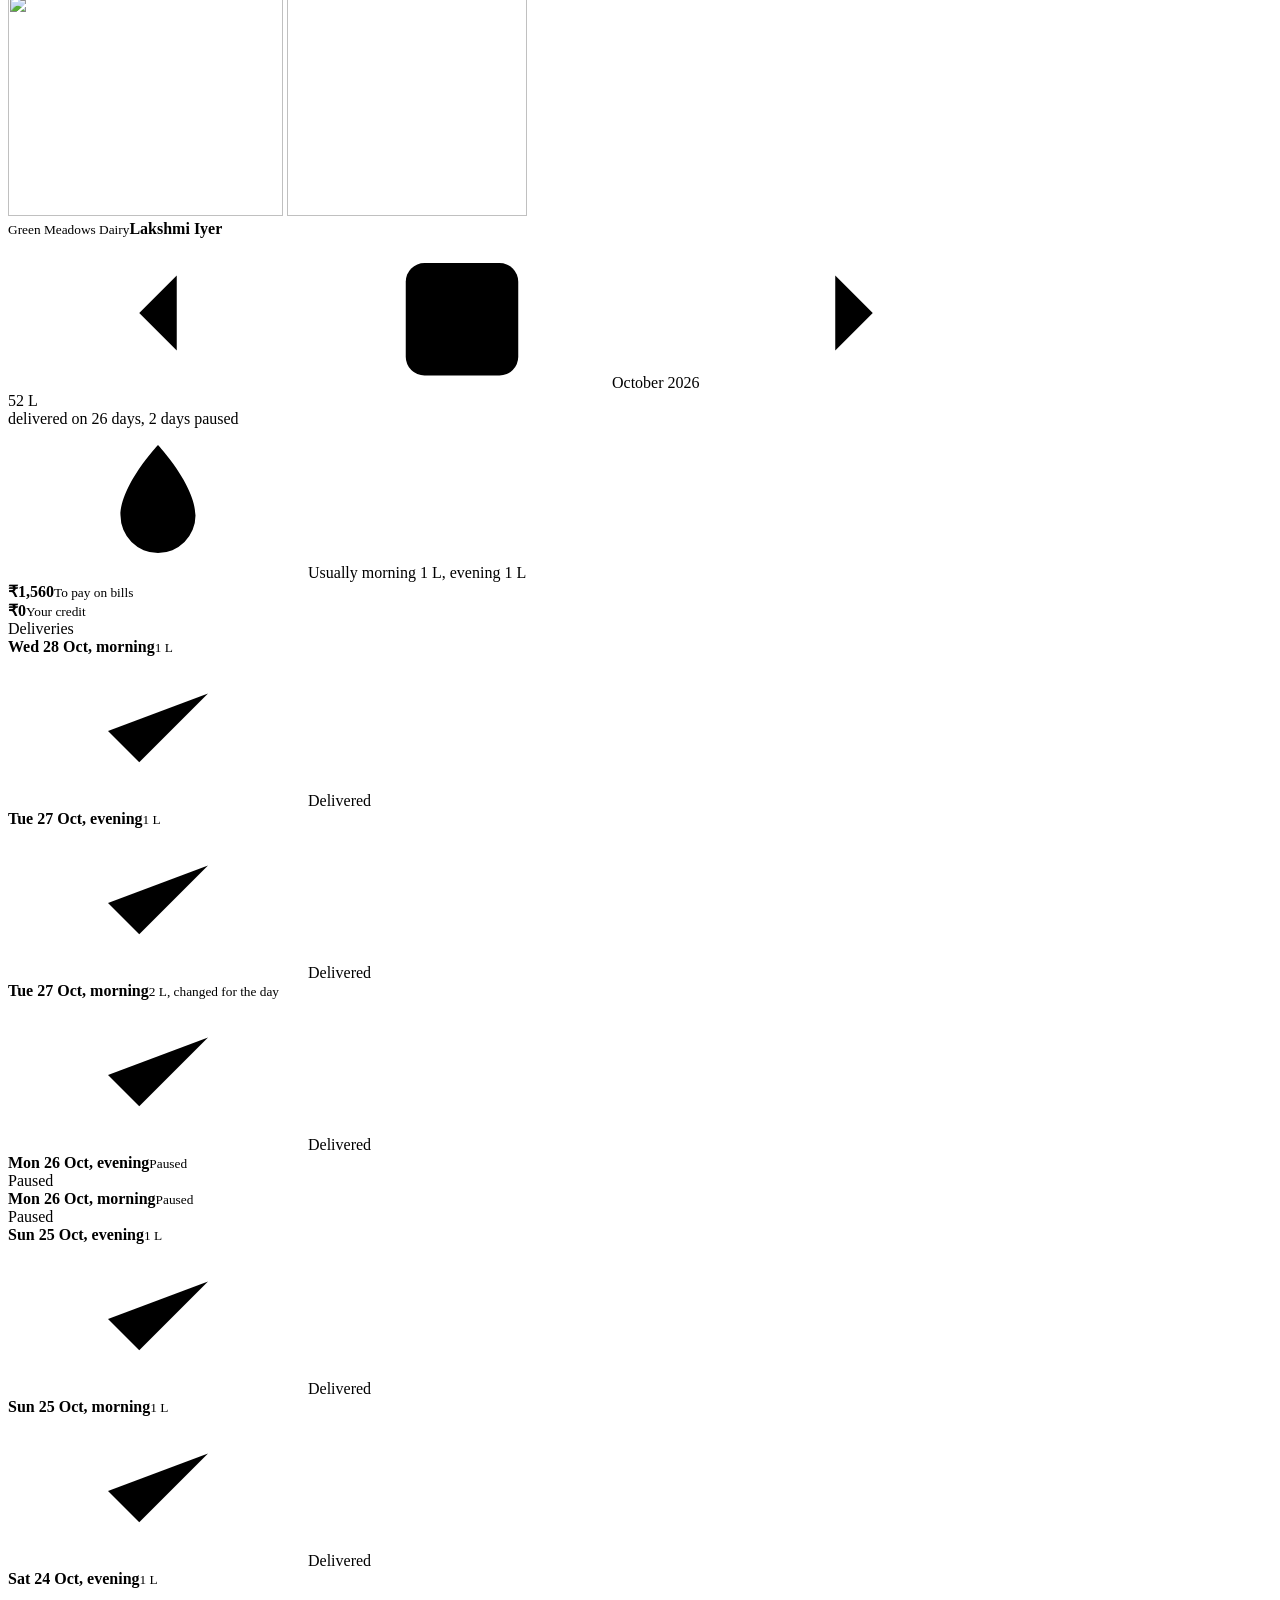
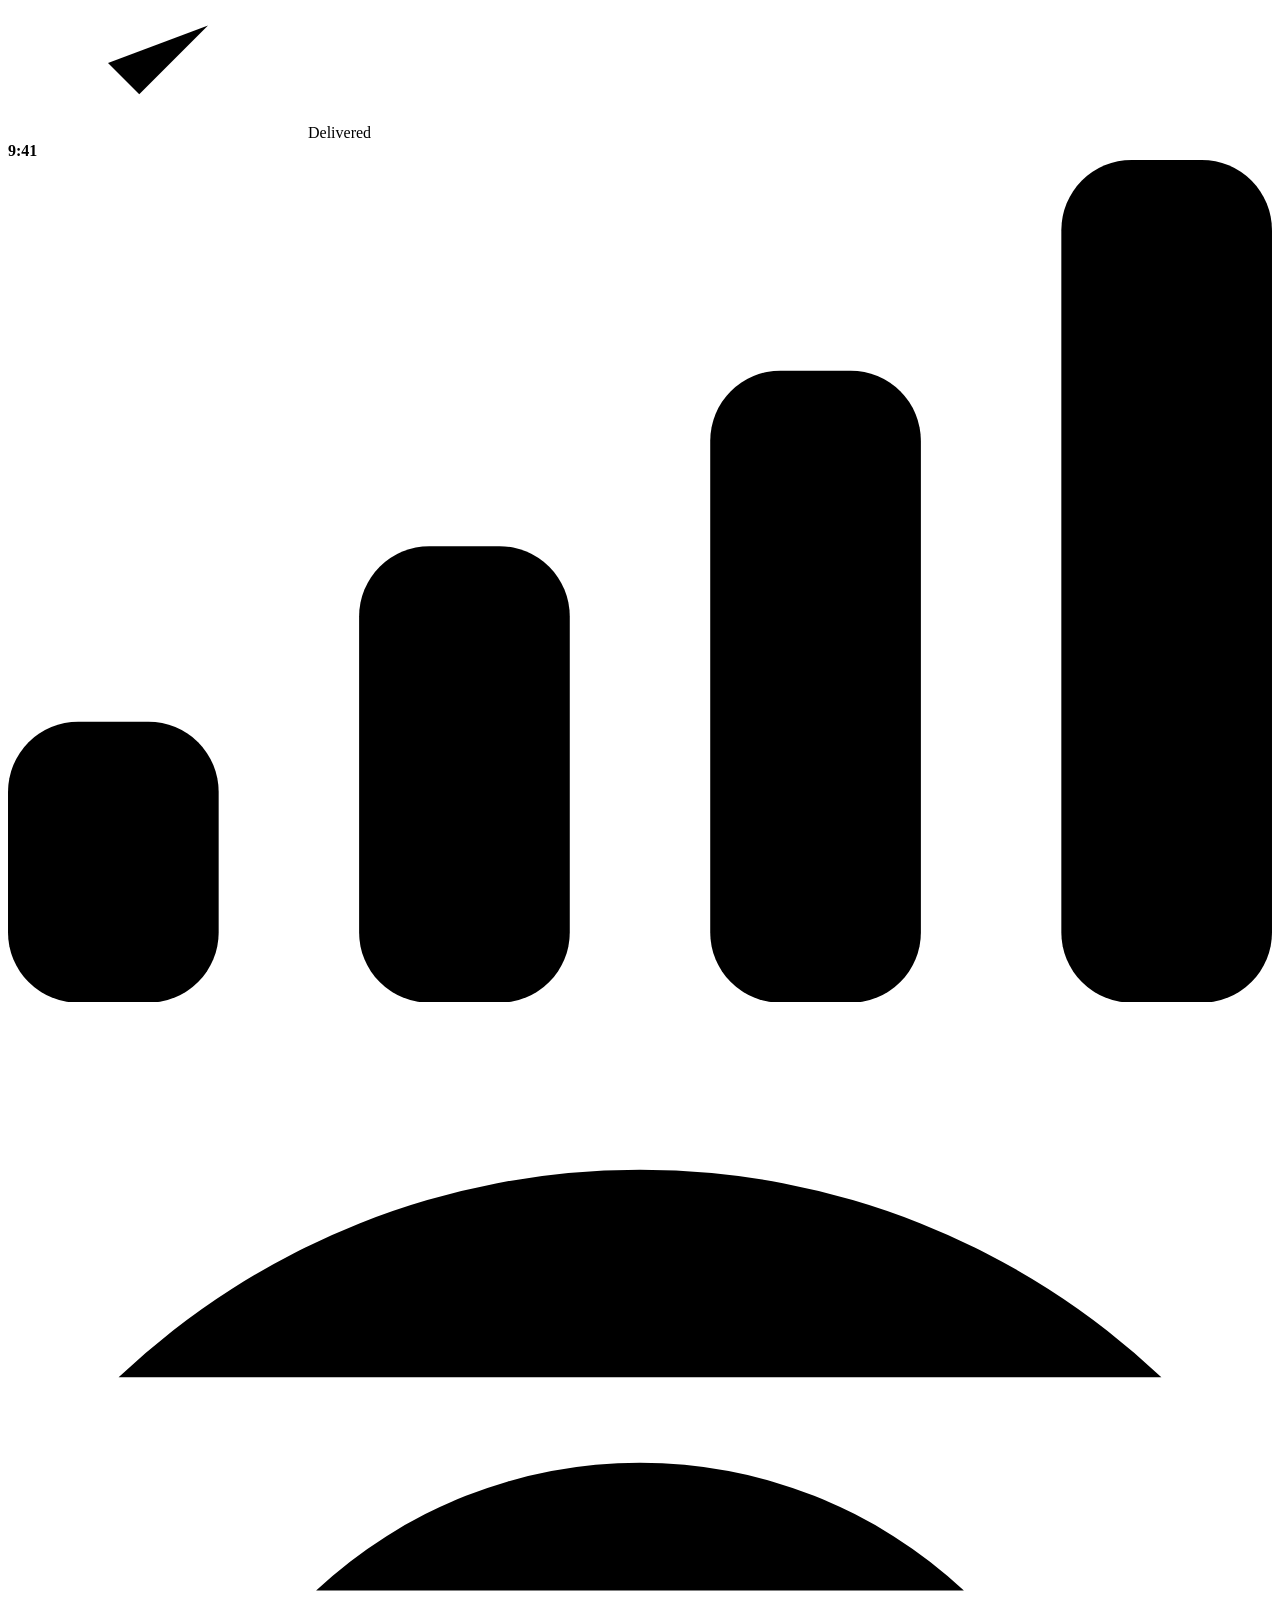
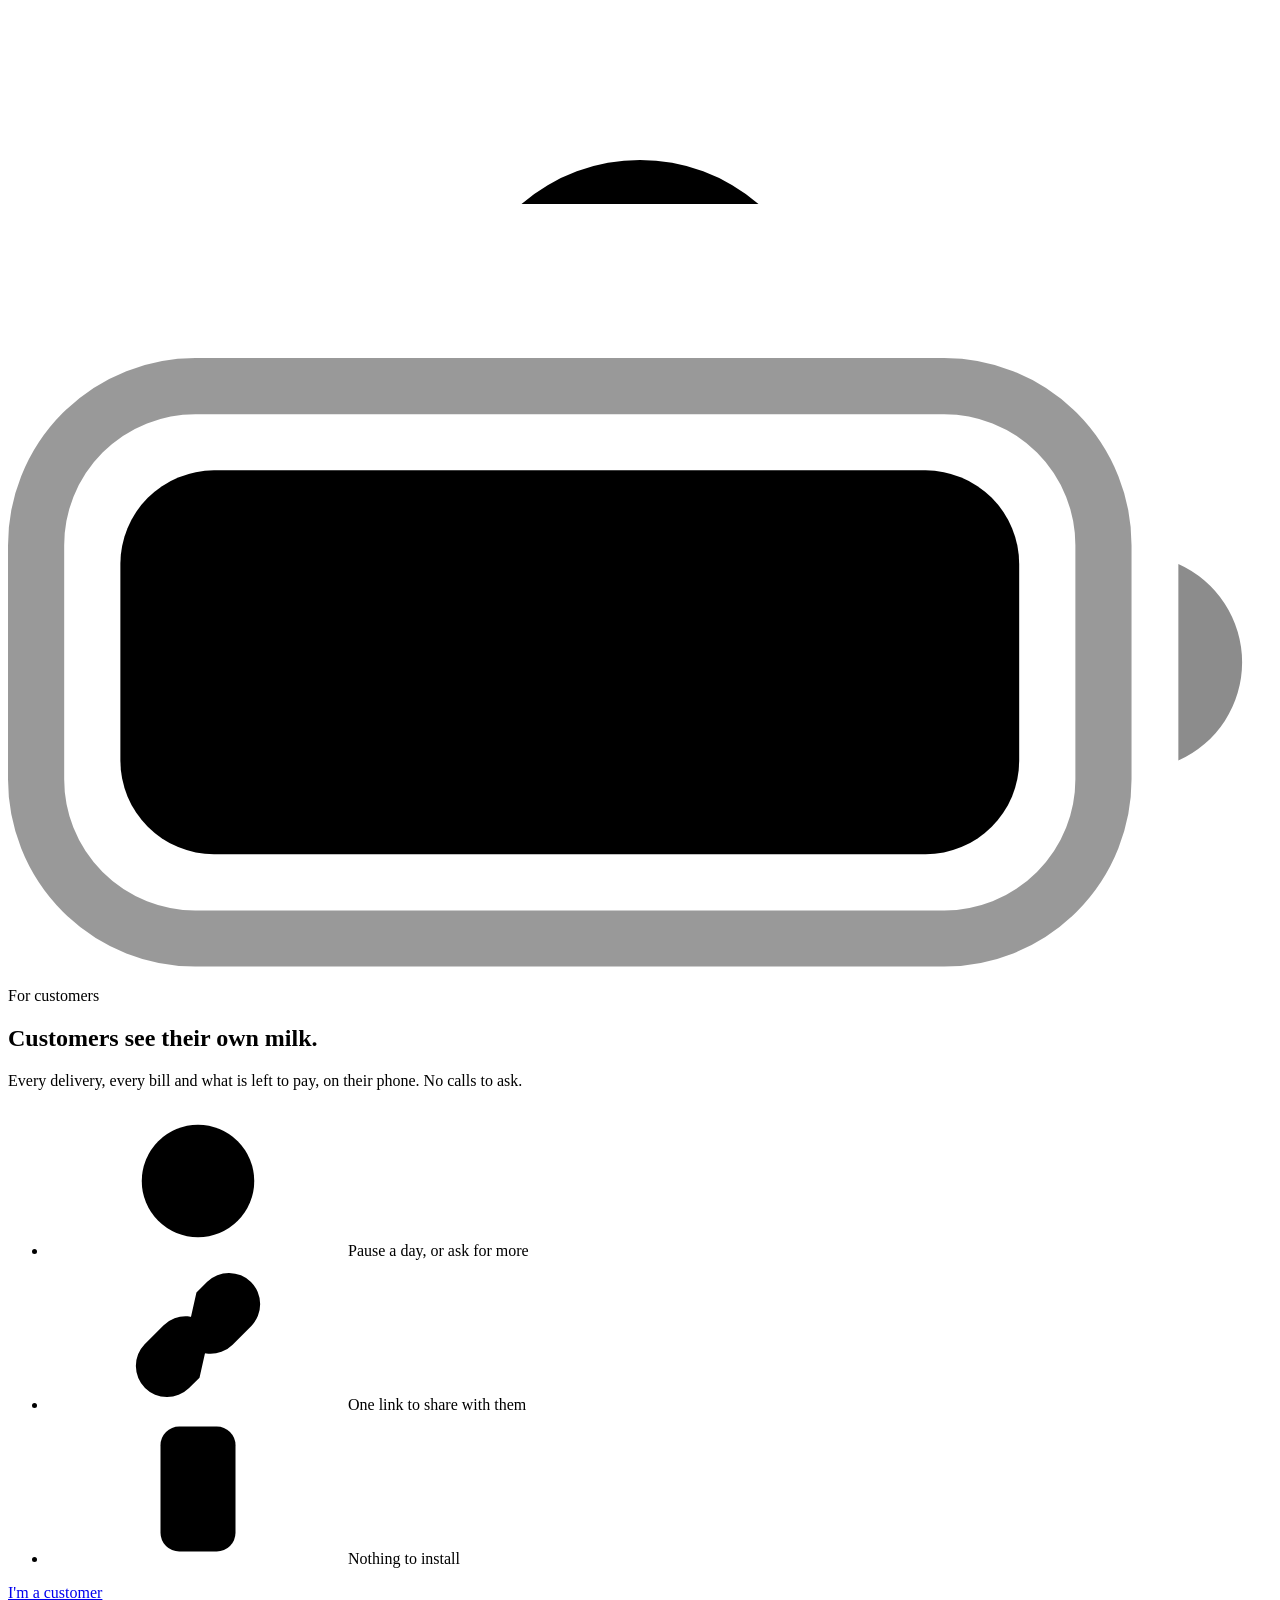
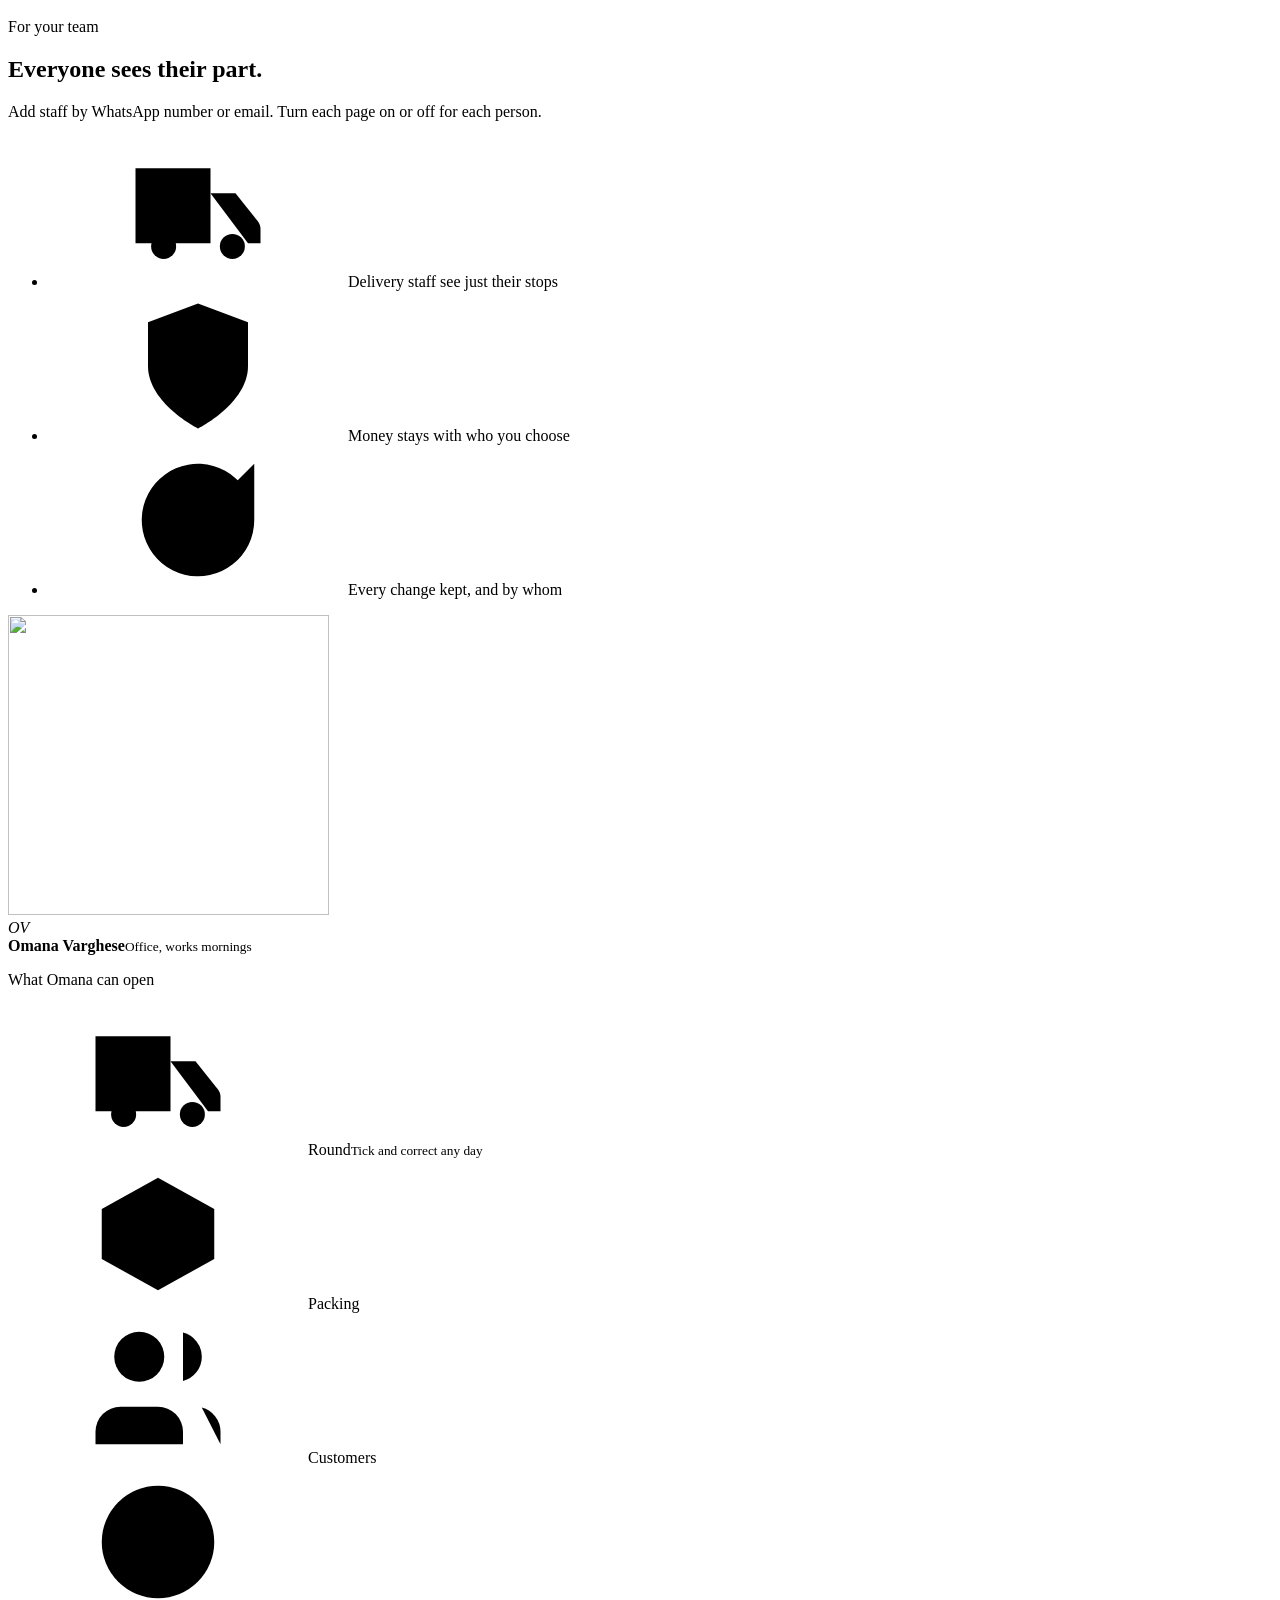
==== commit 0bbc3fb5: "Remove the wall board from the app and the website The app loses the Wall board page, its Profile li" ====
--- a/web/home.html
+++ b/web/home.html
@@ -44,7 +44,6 @@
 <symbol id="i-cloudoff" viewBox="0 0 24 24"><path d="m2 2 20 20"/><path d="M5.8 5.8A7 7 0 0 0 8 19h9c.5 0 .9-.1 1.4-.2"/><path d="M21.4 16.4A4.5 4.5 0 0 0 17.5 10h-1.3A7 7 0 0 0 9.6 5.2"/></symbol>
 <symbol id="i-cloud" viewBox="0 0 24 24"><path d="M17.5 19H8a6 6 0 1 1 5.7-8h1.8a4.5 4.5 0 1 1 2 8.5Z"/><path d="m9.5 13.5 2 2 3.5-3.5"/></symbol>
 <symbol id="i-chart" viewBox="0 0 24 24"><path d="M3 3v18h18"/><path d="M8 16v-4M13 16V8M18 16v-7"/></symbol>
-<symbol id="i-tv" viewBox="0 0 24 24"><rect x="2" y="7" width="20" height="14" rx="2"/><path d="m17 2-5 5-5-5"/></symbol>
 <symbol id="i-cal" viewBox="0 0 24 24"><rect x="3" y="4" width="18" height="18" rx="3"/><path d="M16 2v4M8 2v4M3 10h18"/></symbol>
 <symbol id="i-person" viewBox="0 0 24 24"><circle cx="12" cy="8" r="4"/><path d="M4 21a8 8 0 0 1 16 0"/></symbol>
 <symbol id="i-users" viewBox="0 0 24 24"><path d="M16 21v-2a4 4 0 0 0-4-4H6a4 4 0 0 0-4 4v2"/><circle cx="9" cy="7" r="4"/><path d="M22 21v-2a4 4 0 0 0-3-3.87"/><path d="M16 3.13a4 4 0 0 1 0 7.75"/></symbol>
@@ -67,7 +66,6 @@
     <a class="brand" href="/" aria-label="Dairee home"><img src="/assets/brand/icon-64.png" alt="" width="34" height="34"><span>Dairee</span></a>
     <nav class="nav__links" aria-label="Sections">
       <a class="lg-press" href="#features">Features</a>
-      <a class="lg-press" href="#wall">Wall board</a>
       <a class="lg-press" href="#customers">Customers</a>
       <a class="lg-press" href="#faq">Questions</a>
     </nav>
@@ -249,41 +247,6 @@
         <div class="card__copy"><h3>Know your herd.</h3><p>Milk from each cow, calvings and checkups, next to what went out.</p></div>
       </article>
       </div>
-    </div>
-  </div>
-</section>
-
-<!-- ============================================================ the wall board -->
-<section class="wall" id="wall" aria-labelledby="w-h">
-  <div class="amb amb--wall" aria-hidden="true"><i class="b-blue"></i><i class="b-amber"></i><i class="b-sky"></i><i class="b-teal"></i></div>
-  <div class="wrap wall__grid">
-    <div class="wall__copy reveal">
-      <p class="pill pill--glass lg lg--dark"><svg class="ic" aria-hidden="true"><use href="#i-tv"/></svg>The wall board</p>
-      <h2 id="w-h">Put today on the office wall.</h2>
-      <p class="lead">Both rounds, large, on any screen in the office. Everyone sees how far the round has got.</p>
-      <ul class="ticks">
-        <li><i class="lg lg--flat lg--dark"><svg class="ic" aria-hidden="true"><use href="#i-refresh"/></svg></i>Updates by itself every half minute</li>
-        <li><i class="lg lg--flat lg--dark"><svg class="ic" aria-hidden="true"><use href="#i-sunrise"/></svg></i>Morning and evening side by side</li>
-        <li><i class="lg lg--flat lg--dark"><svg class="ic" aria-hidden="true"><use href="#i-box"/></svg></i>Tomorrow's packing underneath</li>
-      </ul>
-      <div class="wall__ctl"><a class="btn btn--sky lg lg-press" href="/app/">Start your farm</a></div>
-    </div>
-    <div class="tv reveal" aria-hidden="true">
-      <span class="d3 d3--wclock" aria-hidden="true"><img src="/assets/3d/clock.webp" alt="" width="248" height="305" loading="lazy" decoding="async"></span>
-      <span class="d3 d3--wscooter" aria-hidden="true"><img src="/assets/3d/scooter.webp" alt="" width="342" height="314" loading="lazy" decoding="async"></span>
-      <div class="tv__frame">
-        <div class="wb">
-          <div class="wb__head"><div><b>Green Meadows Dairy</b><small data-long>Wednesday 28 October</small></div><span class="wb__upd">Updated <span id="wbTime">6:41 am</span></span></div>
-          <div class="wb__rounds">
-            <div class="wb__r"><small>Morning round</small><b><span id="wbM">9</span> / 13</b><em>delivered</em><div class="wb__bar"><i id="wbBar" style="width:69%"></i></div>
-              <div class="wb__stats"><span><b id="wbL">18.5 L</b>out of 25.5 L</span><span><b>2</b>bottles to collect</span><span><b>1</b>paused</span></div></div>
-            <div class="wb__r"><small>Evening round</small><b>0 / 6</b><em>delivered</em><div class="wb__bar"><i style="width:0"></i></div>
-              <div class="wb__stats"><span><b>0 L</b>out of 8 L</span><span><b>0</b>bottles to collect</span><span><b>0</b>paused</span></div></div>
-          </div>
-          <div class="wb__tom"><b>Tomorrow</b><span>Morning: 25.5 L, 13 x 1 litre bottle, 5 x 500 ml bottle</span><span>Evening: 8 L, 4 x 2 litre can</span></div>
-        </div>
-      </div>
-      <i class="tv__stand"></i>
     </div>
   </div>
 </section>
